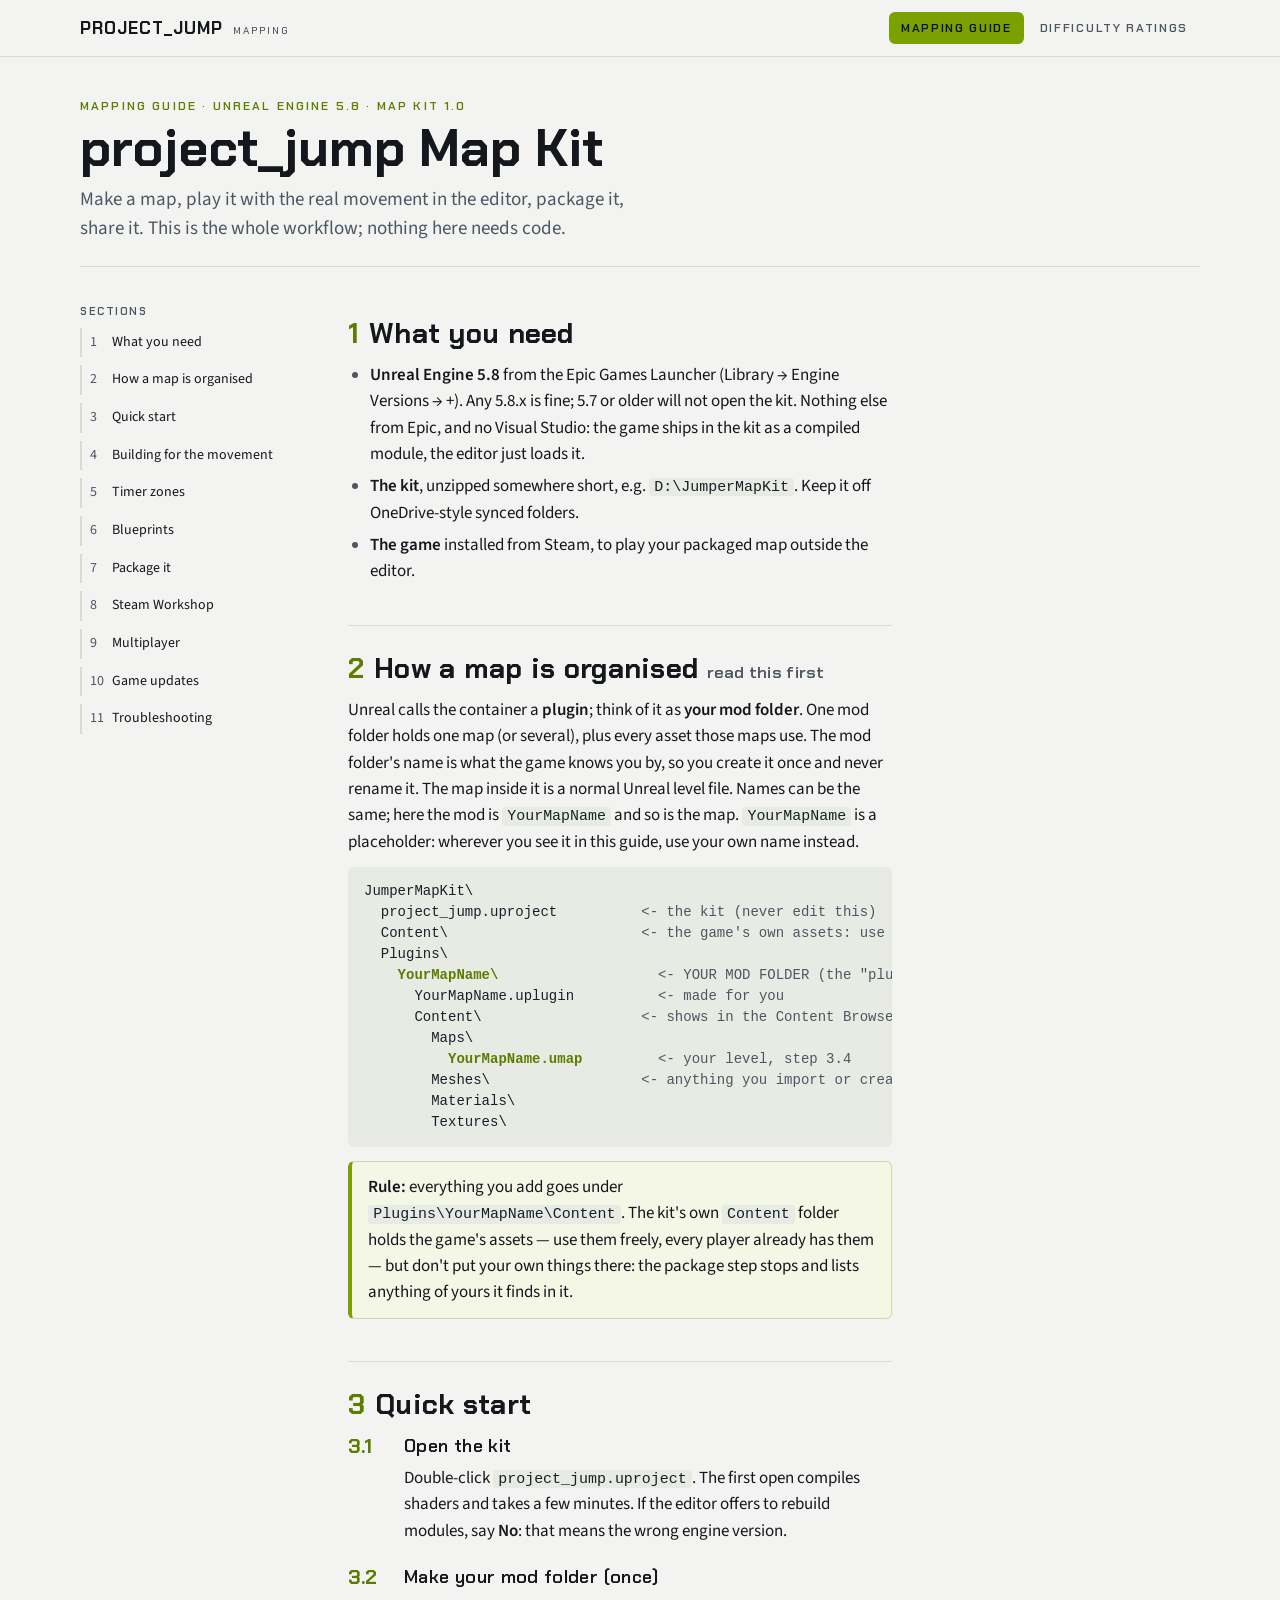
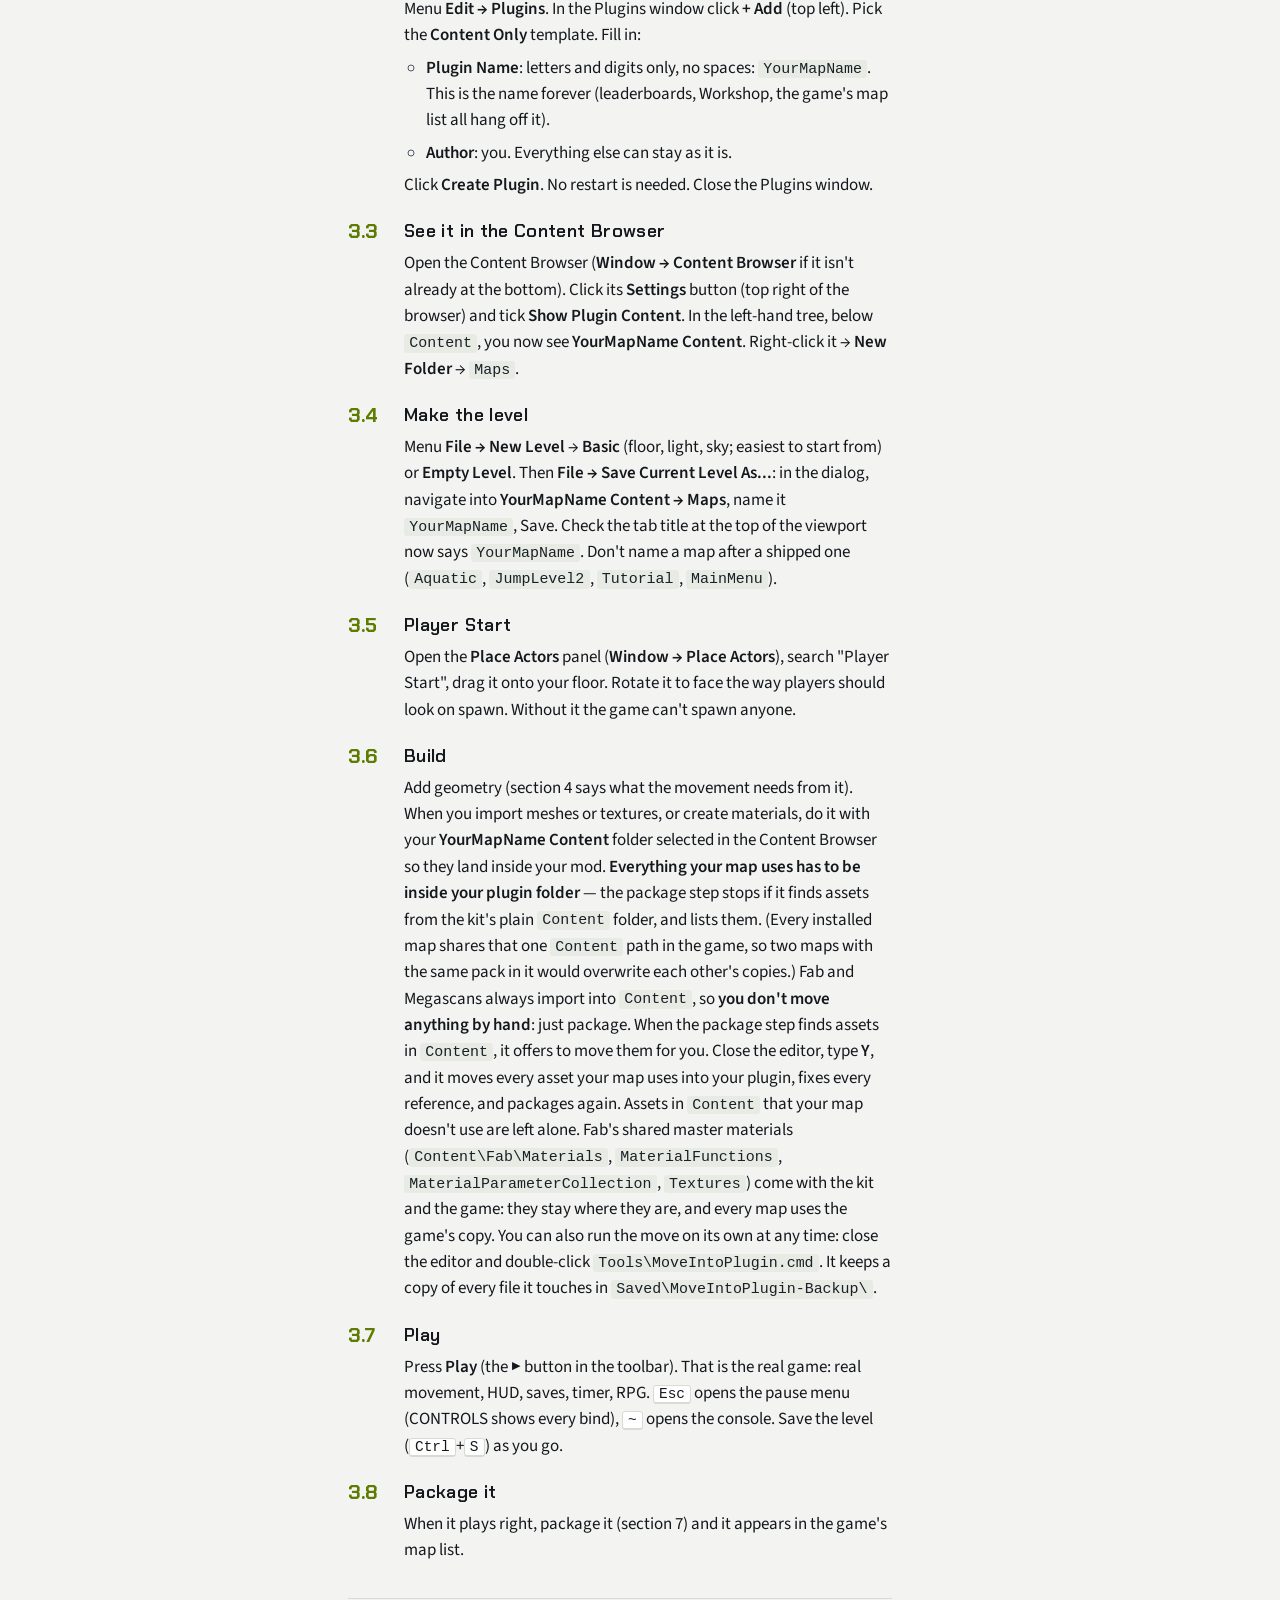
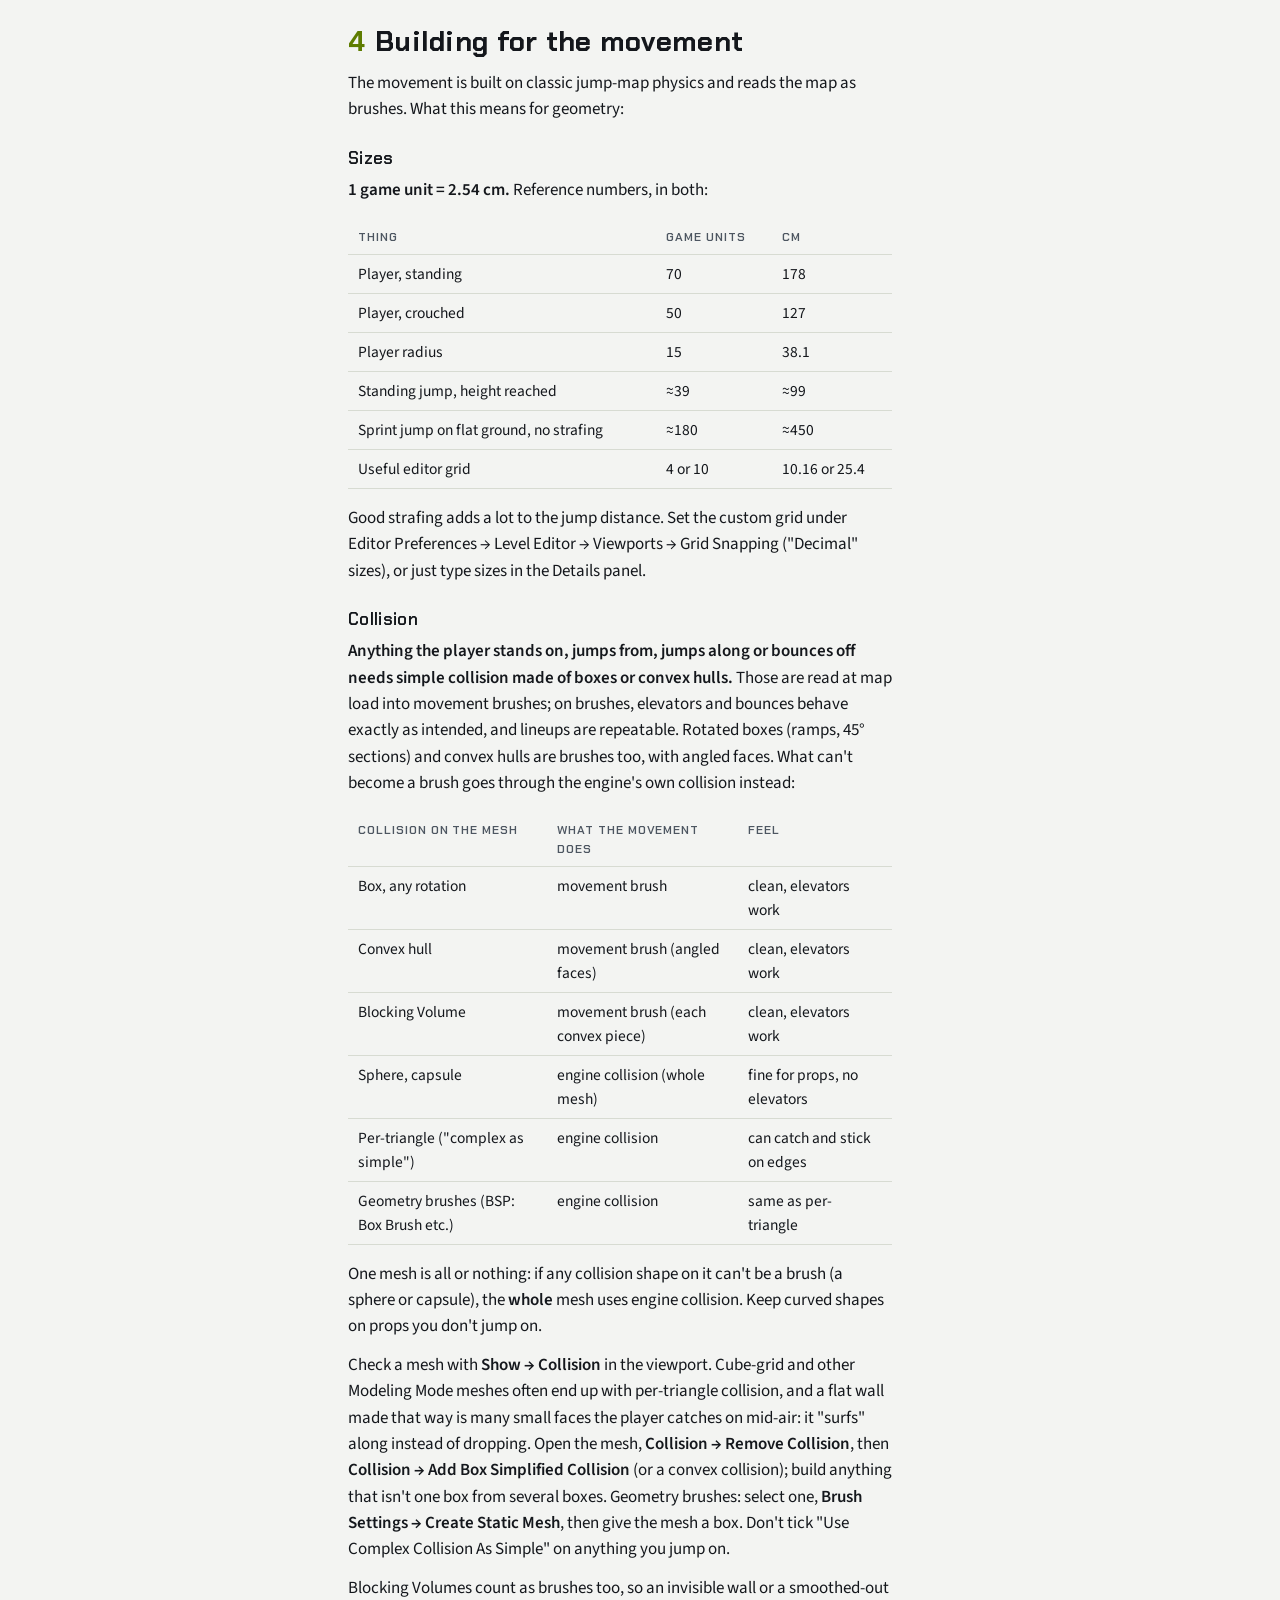
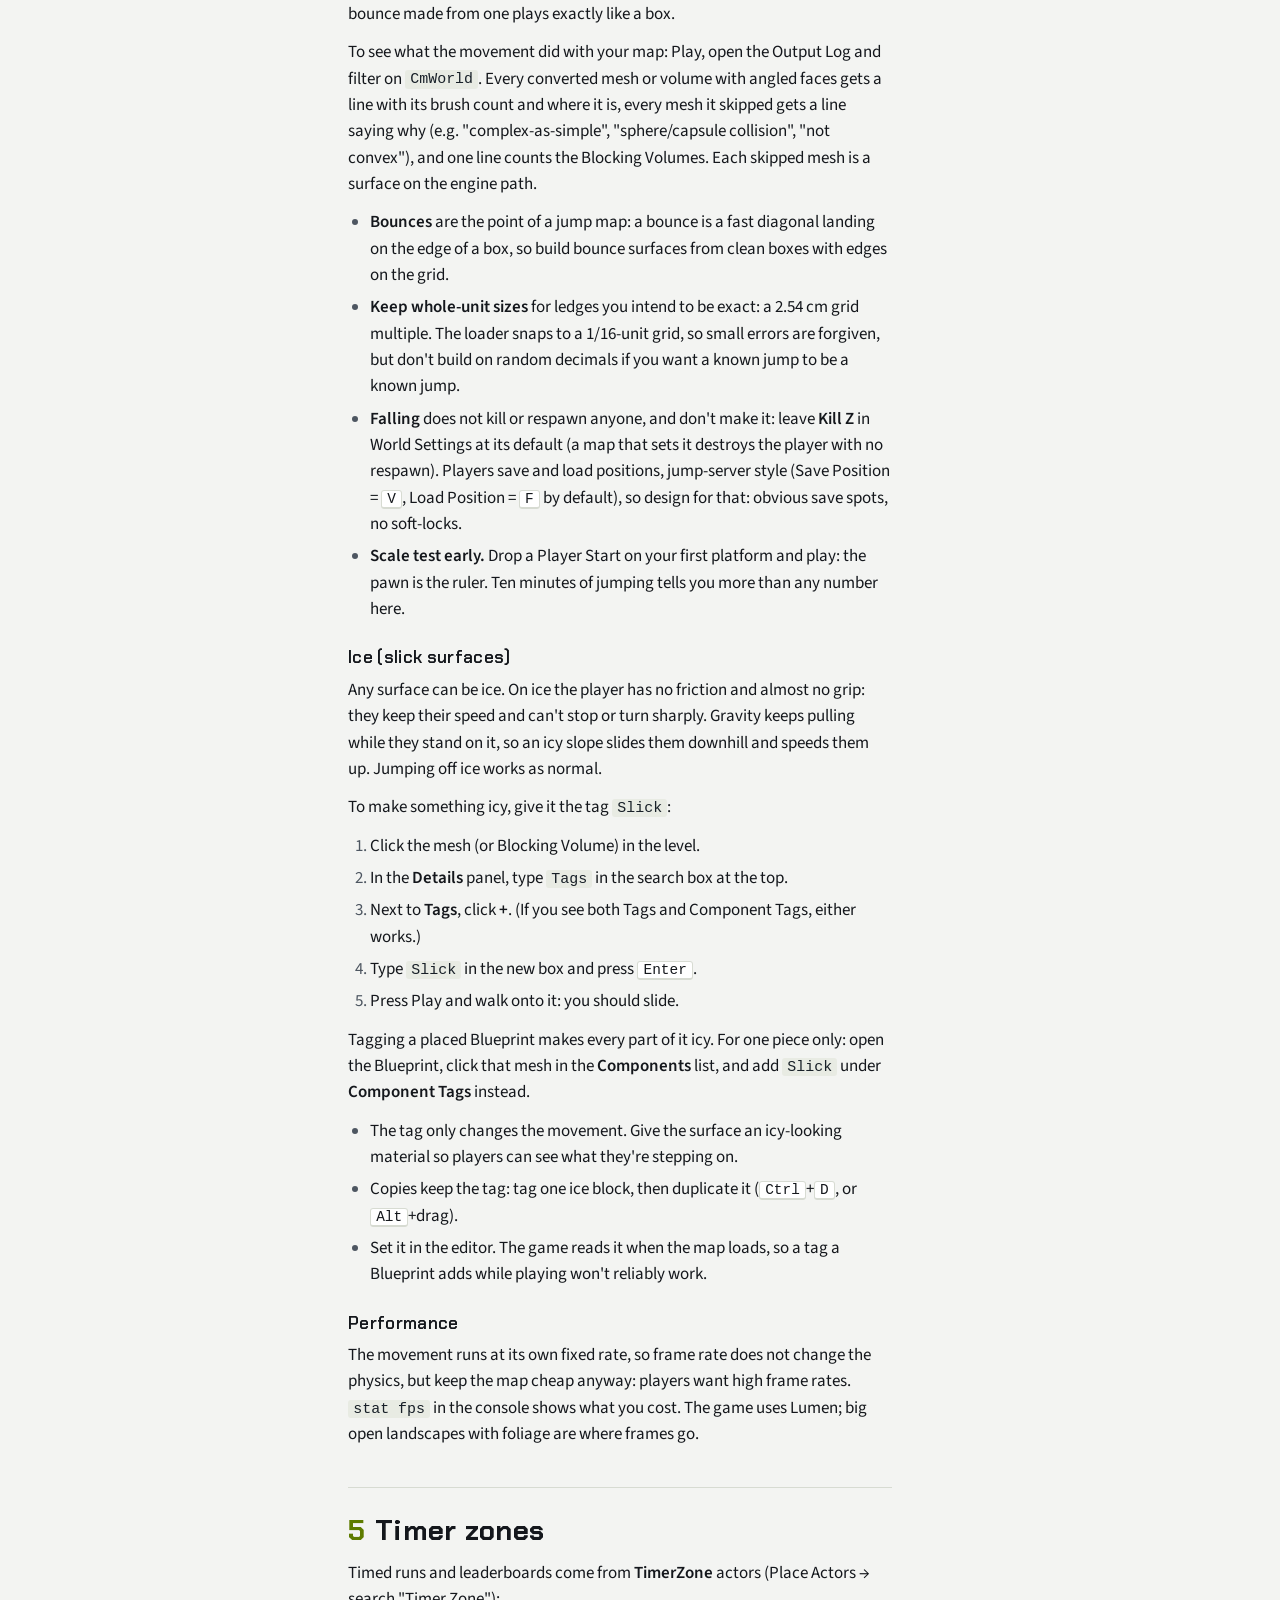
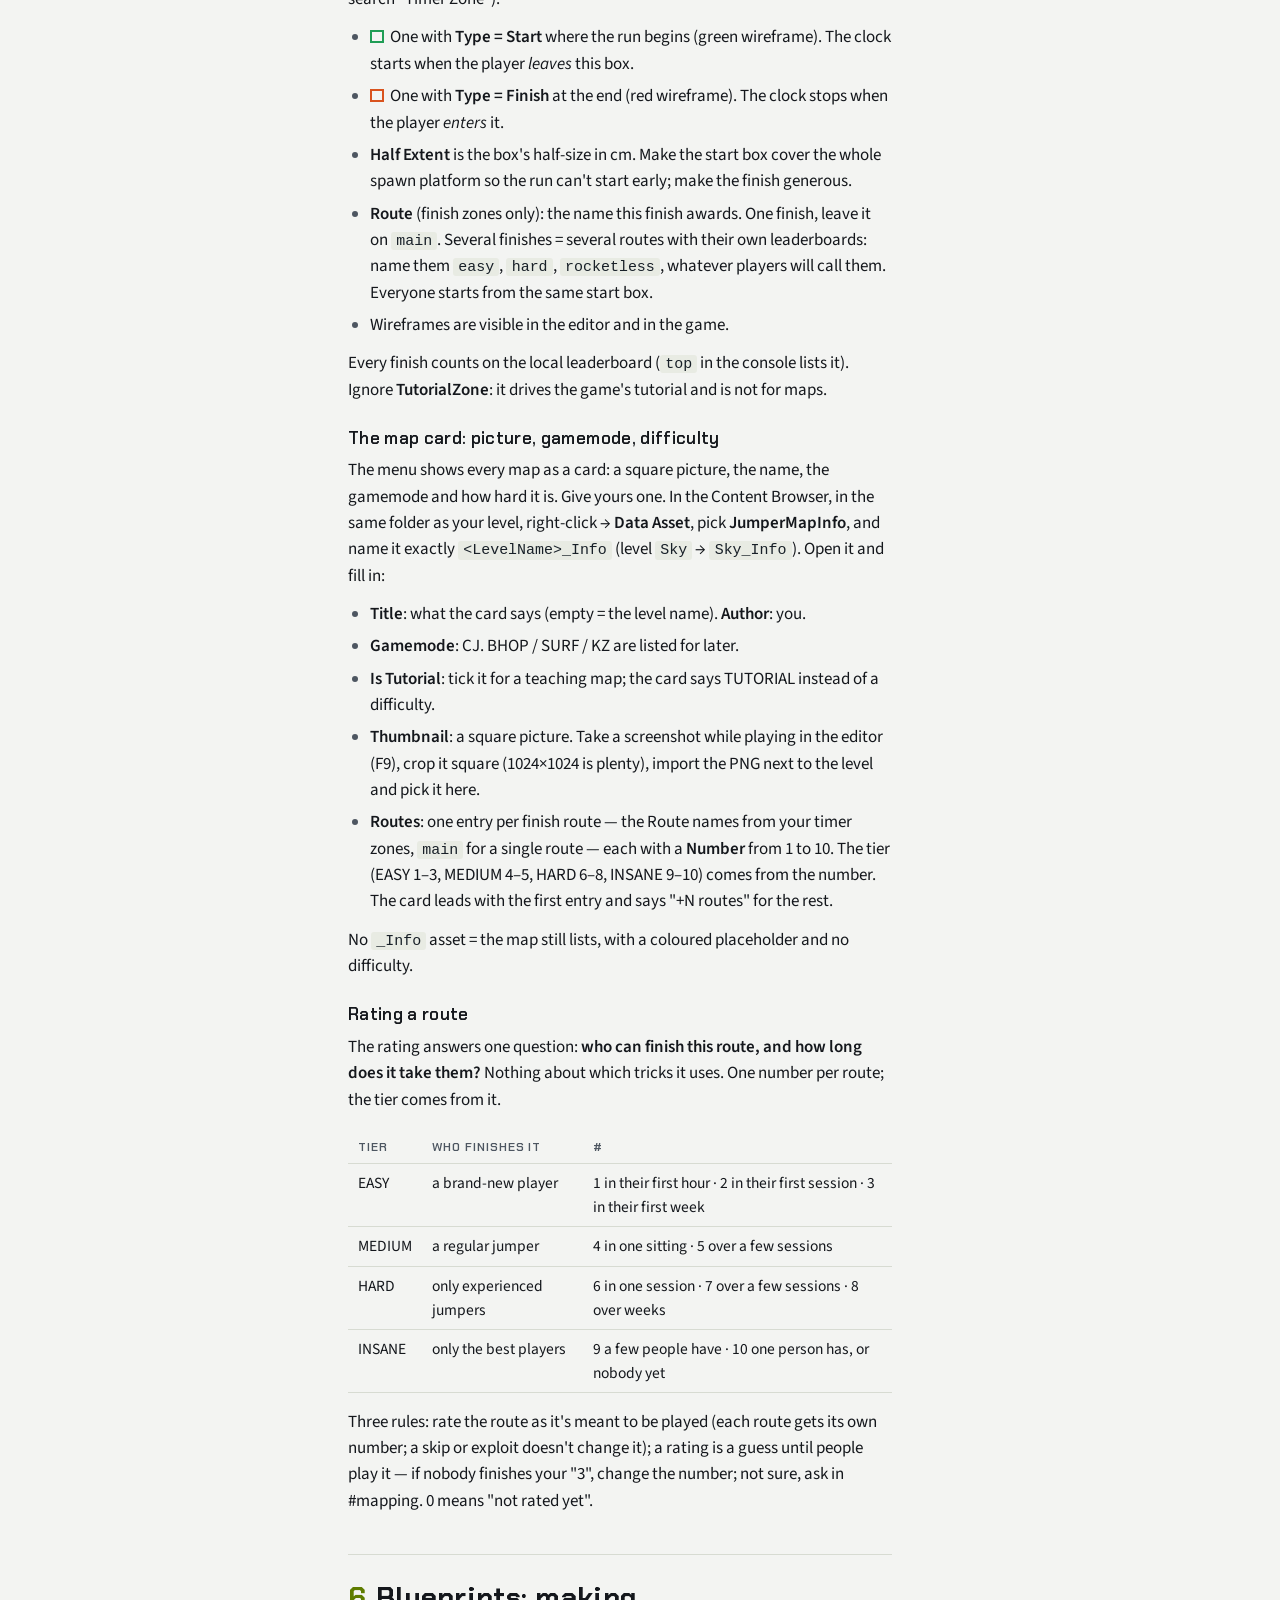
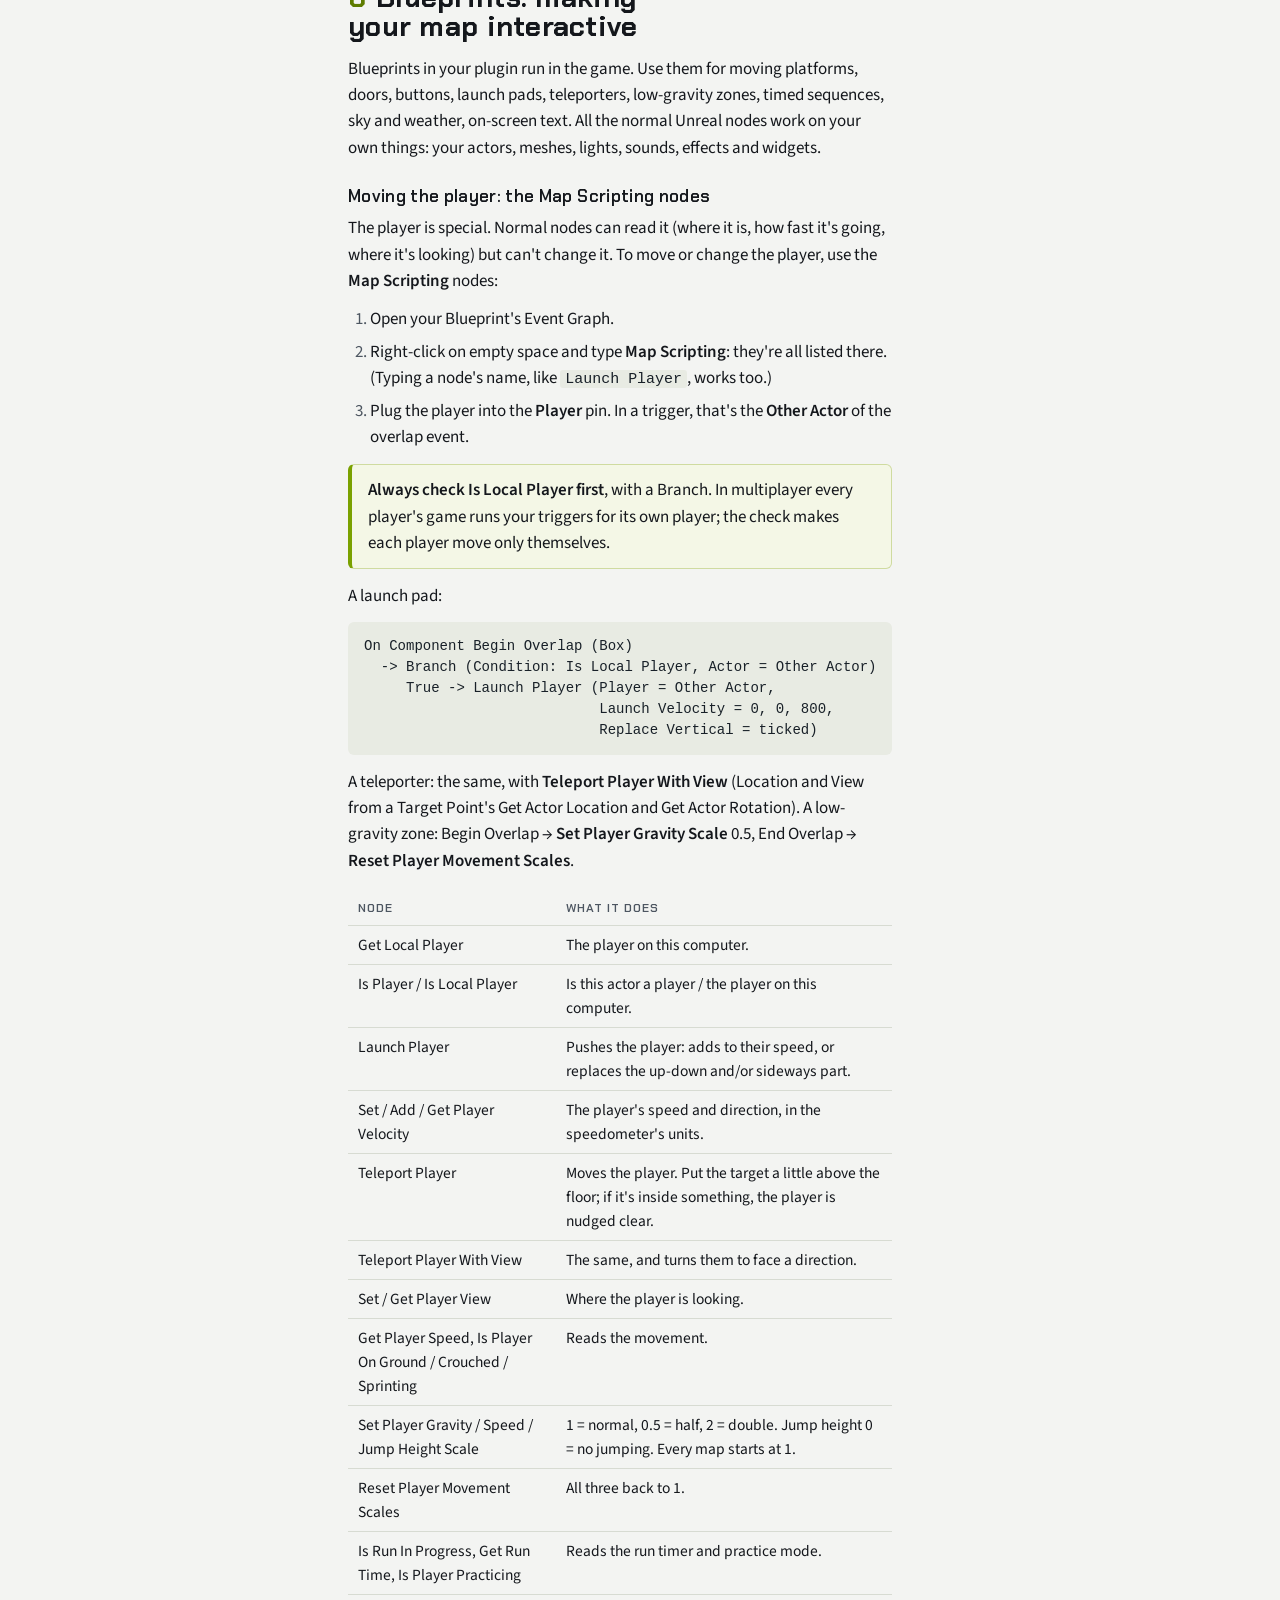
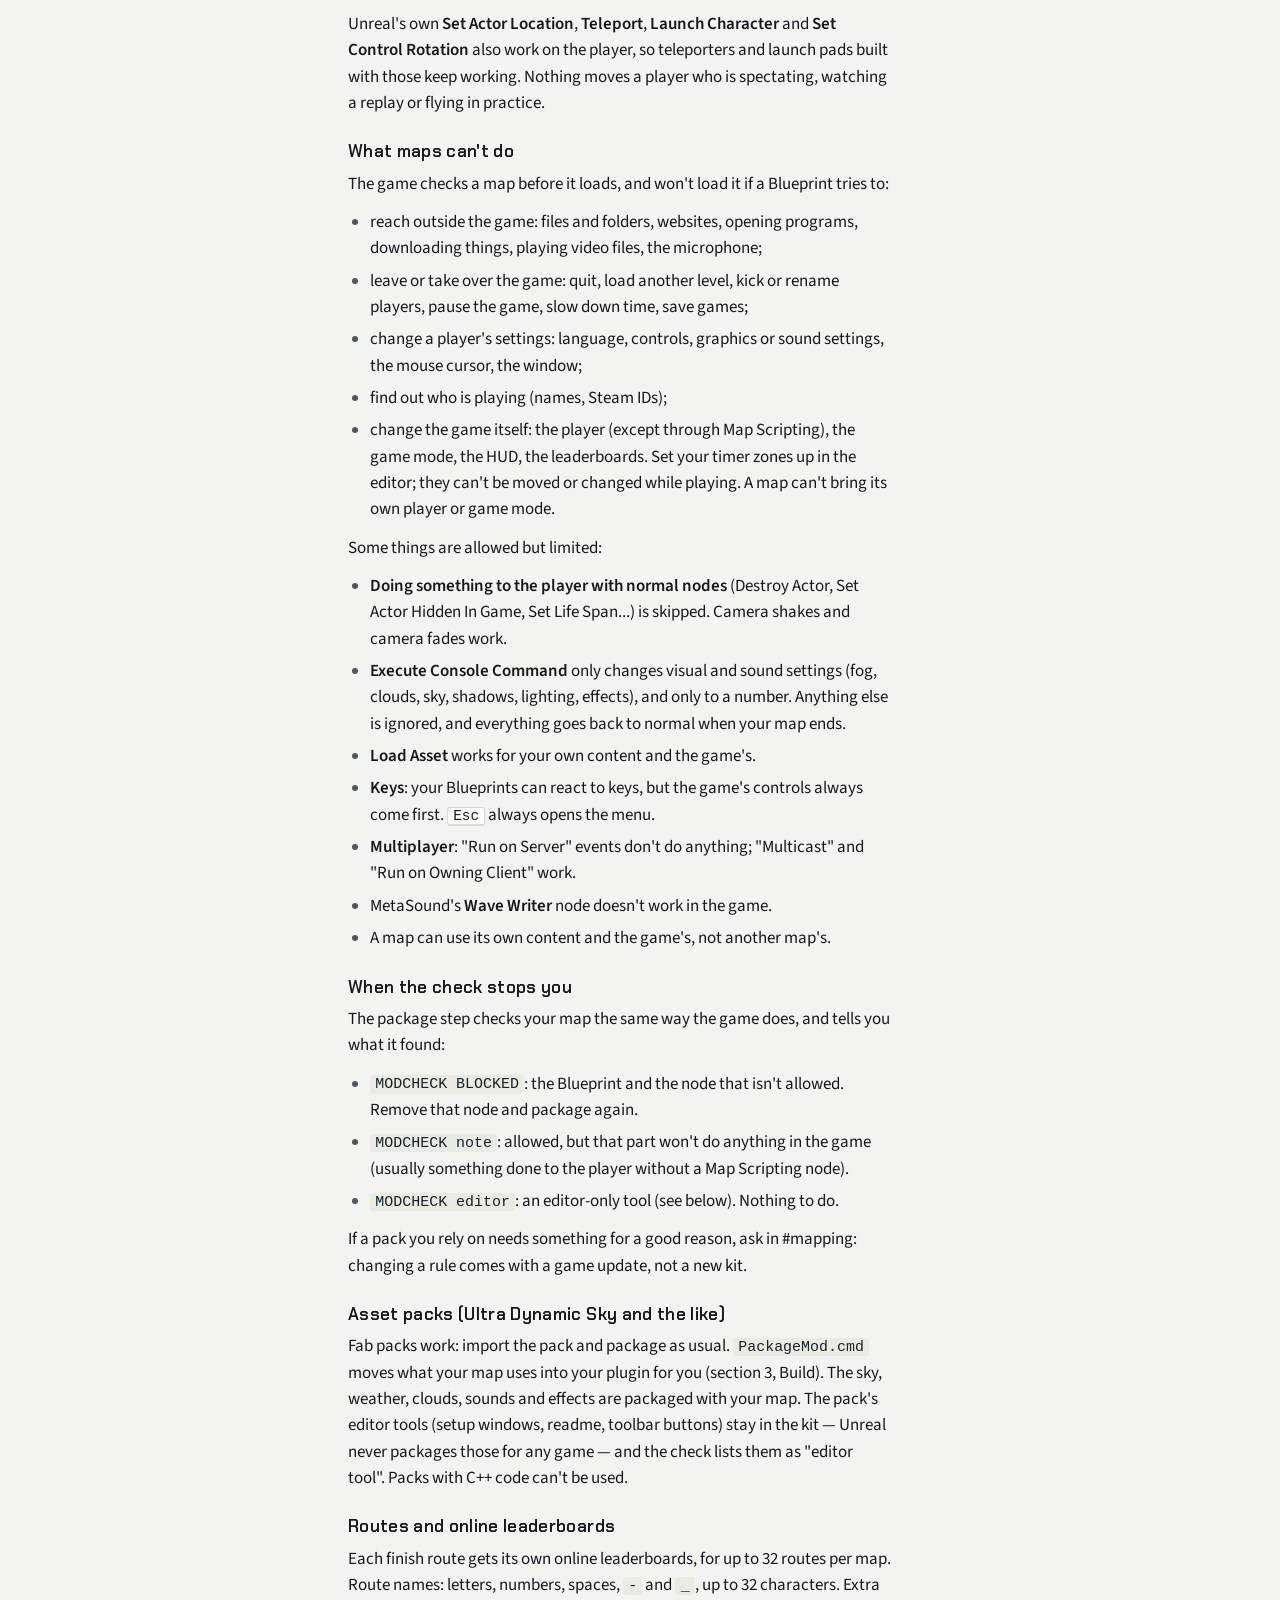
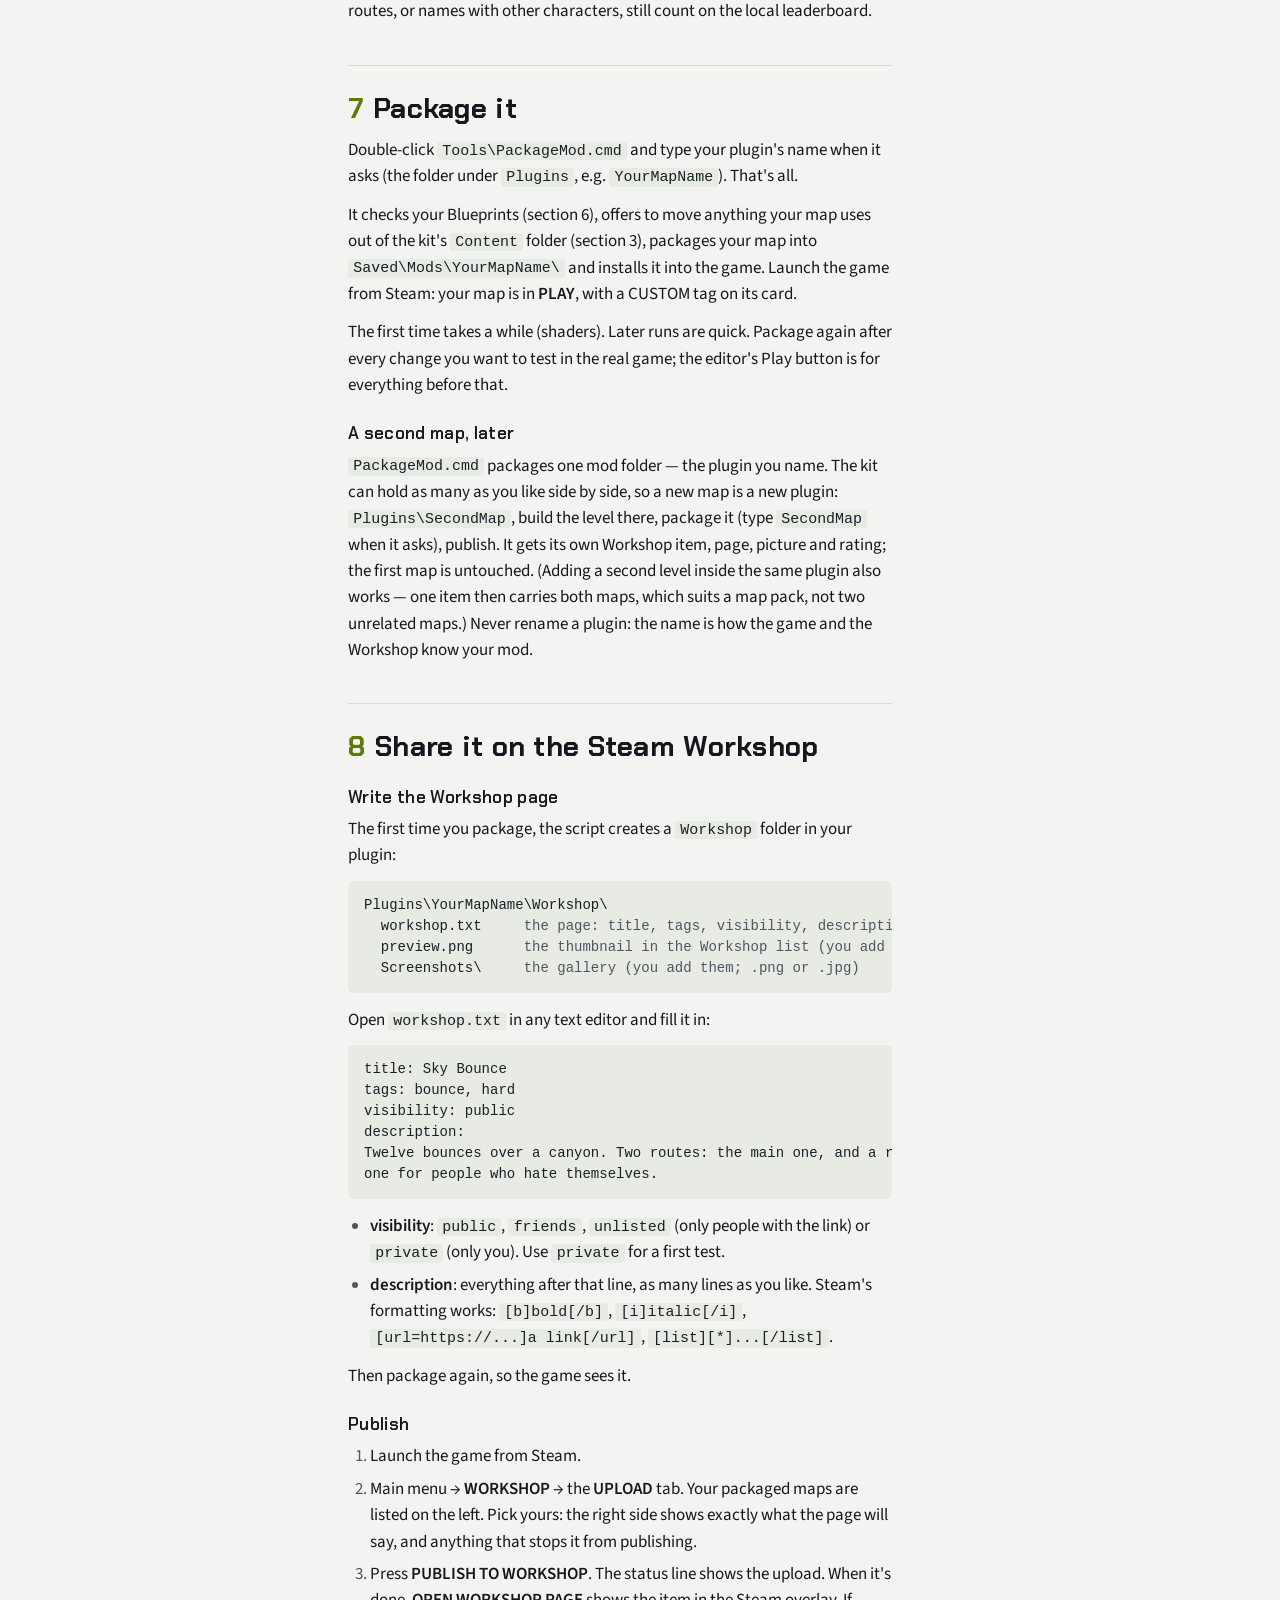
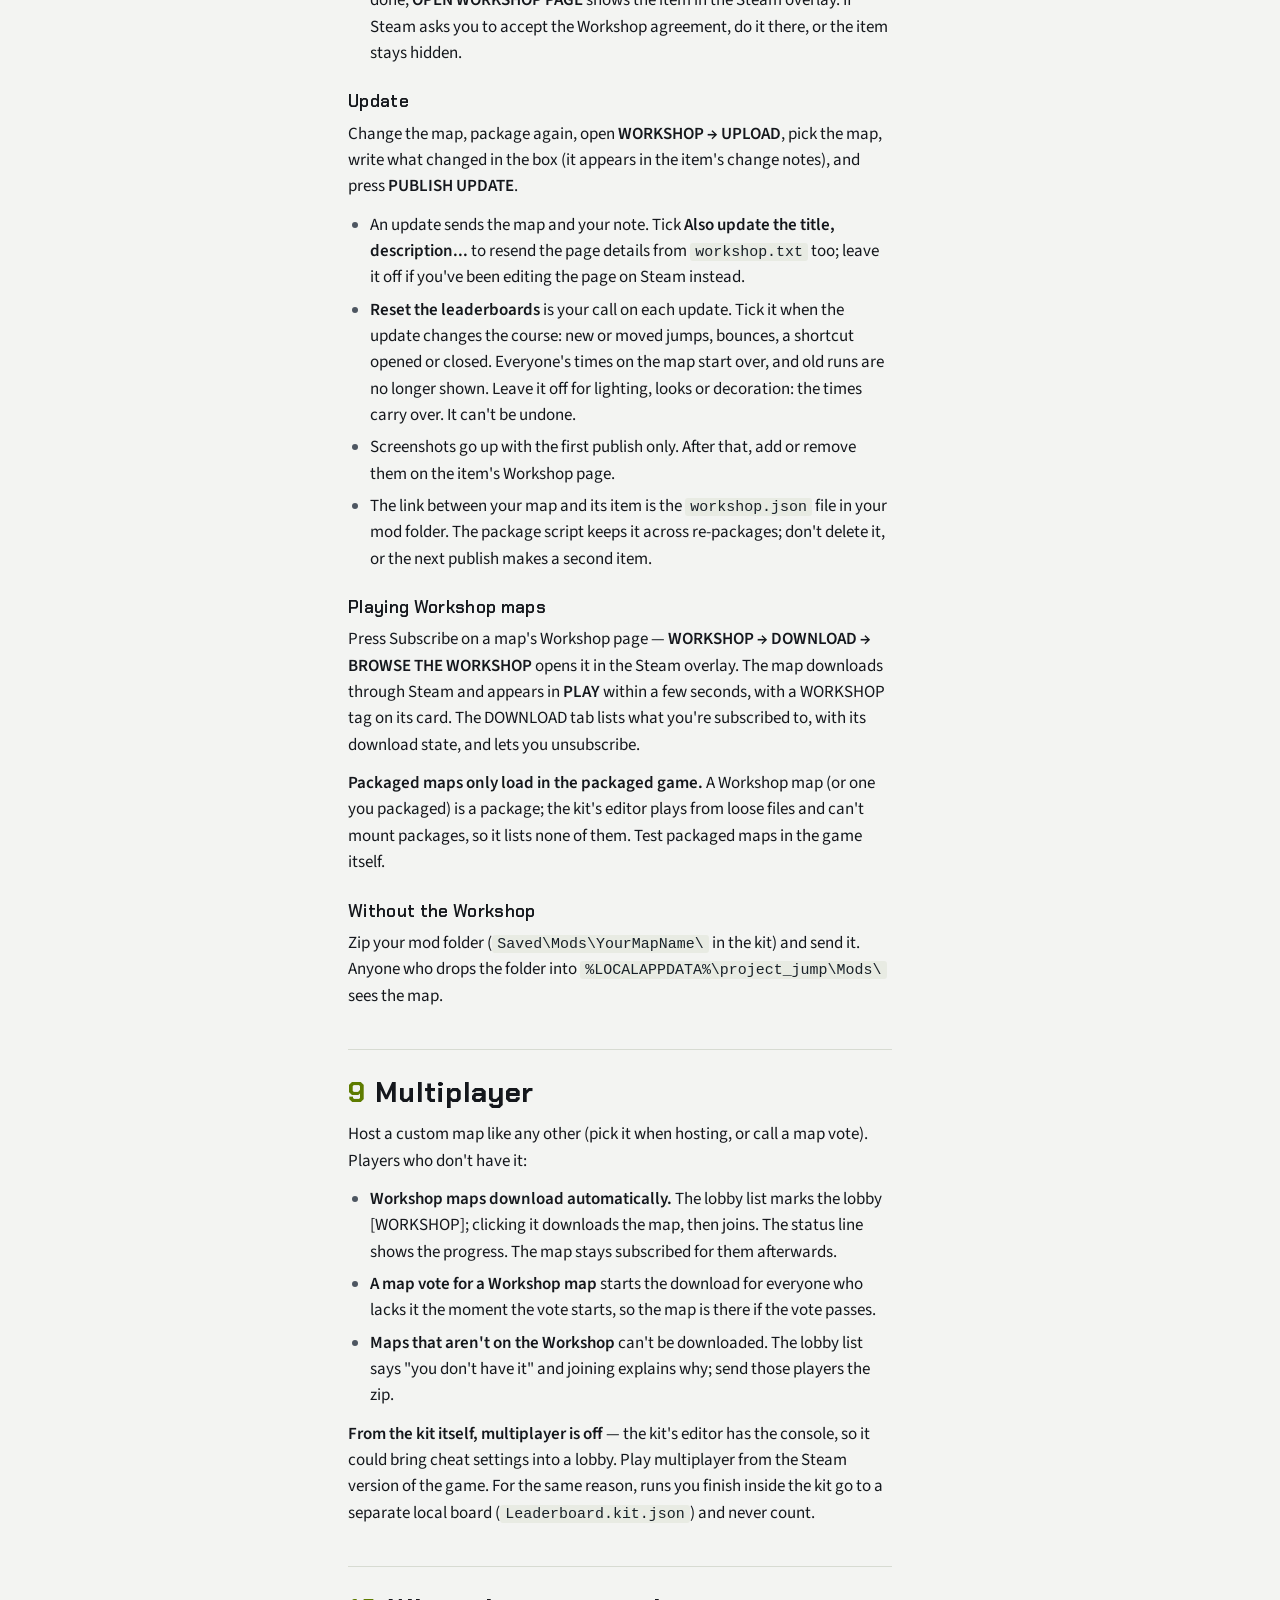
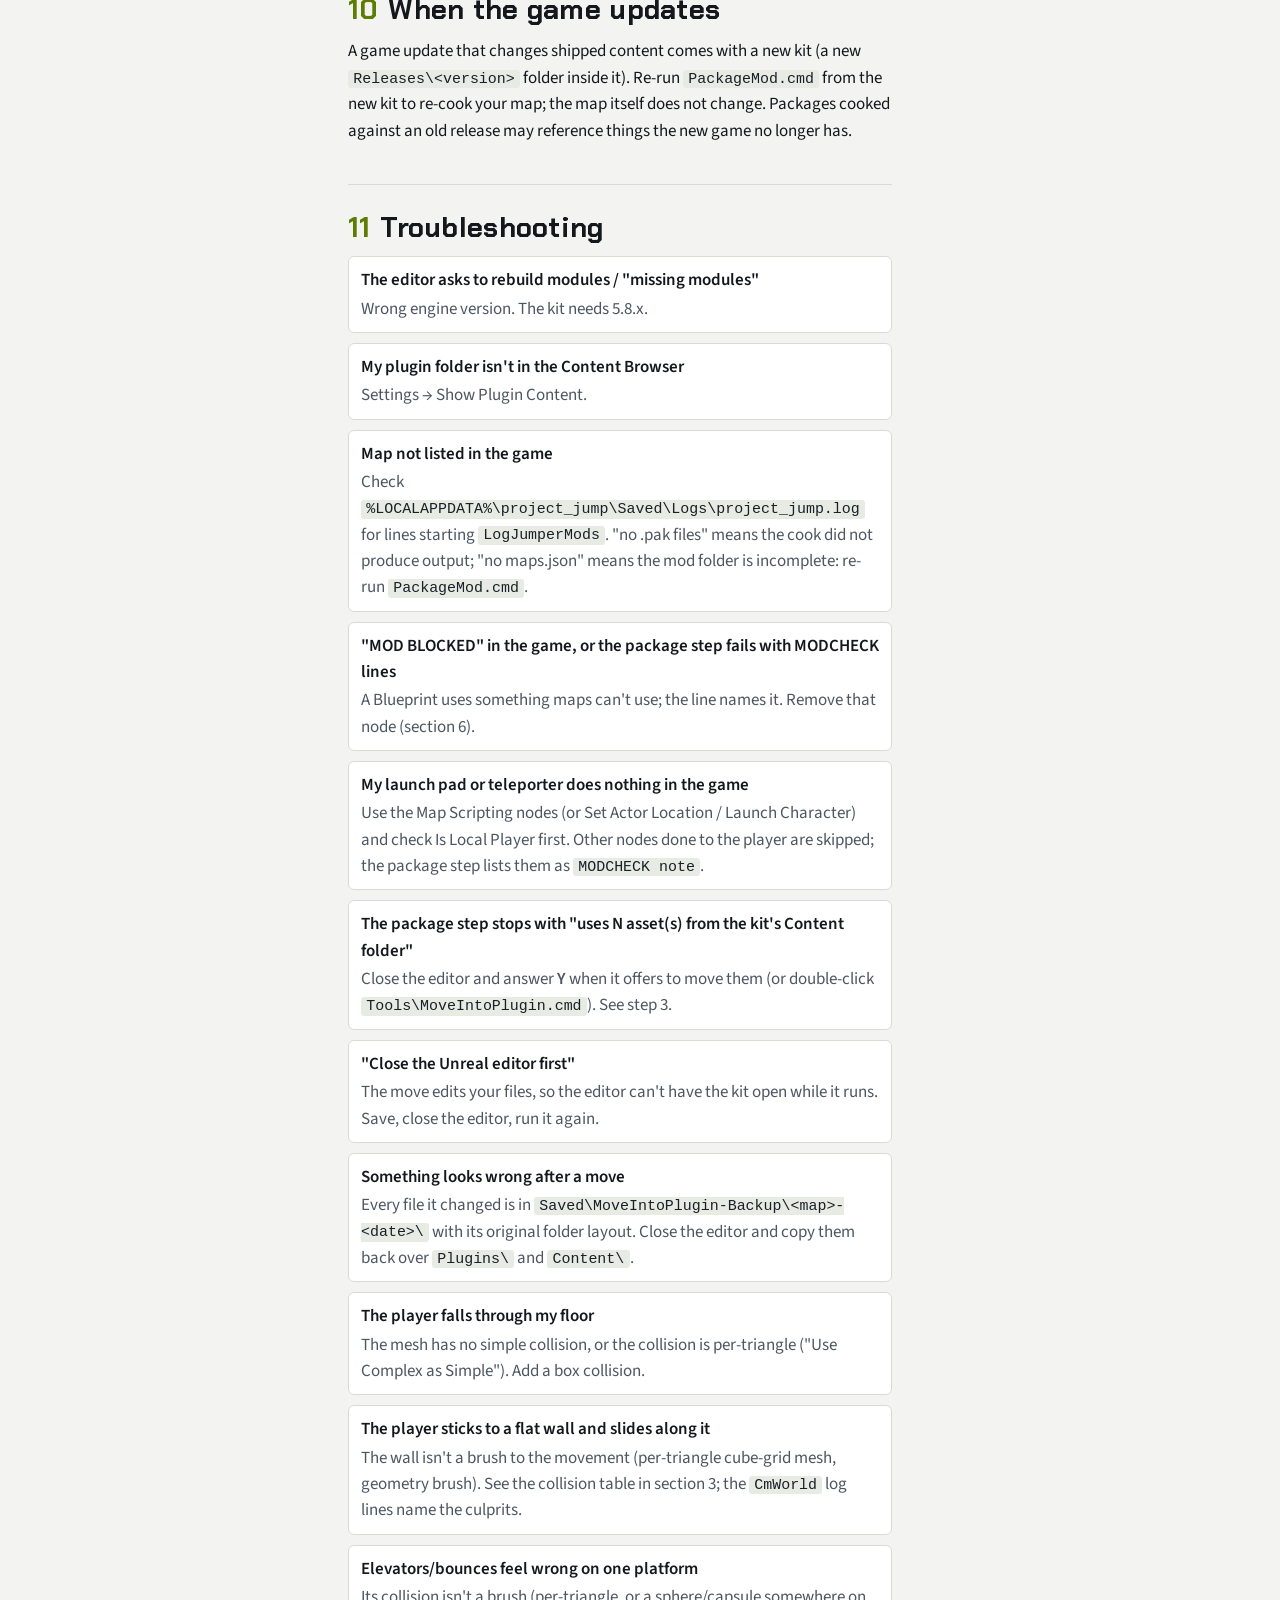
==== index.html @ f6bbd437 "Map guide: Map Scripting nodes, what maps can and can't do, ice how-to, package with the .cmd only C" ====
<!doctype html>
<html lang="en">
<head>
<meta charset="utf-8">
<meta name="viewport" content="width=device-width, initial-scale=1">
<title>project_jump Map Kit</title>
<meta name="description" content="Make a map for project_jump, play it with the real movement in the editor, package it, share it on the Steam Workshop.">
<link rel="preconnect" href="https://fonts.googleapis.com"><link rel="preconnect" href="https://fonts.gstatic.com" crossorigin><link rel="stylesheet" href="https://fonts.googleapis.com/css2?family=Chakra+Petch:wght@500;600;700&family=Source+Sans+3:ital,wght@0,400;0,600;1,400&display=swap">
<link rel="stylesheet" href="site.css">
</head>
<body class="">
<div class="site"><div class="in">
  <a class="mark" href="index.html">PROJECT_JUMP<small>MAPPING</small></a>
  <nav aria-label="Pages"><a href="index.html" aria-current="page">Mapping guide</a><a href="difficulty.html">Difficulty ratings</a></nav>
</div></div>

<header class="masthead">
  <div class="eyebrow">Mapping guide · Unreal Engine 5.8 · Map Kit 1.0</div>
  <h1>project_jump Map Kit</h1>
  <p class="lede">Make a map, play it with the real movement in the editor, package it, share it. This is the whole workflow; nothing here needs code.</p>
</header>

<div class="frame">
<nav class="toc" aria-label="Sections">
  <div class="label">Sections</div>
  <ol>
    <li><a href="#need"><span class="n">1</span>What you need</a></li>
    <li><a href="#layout"><span class="n">2</span>How a map is organised</a></li>
    <li><a href="#start"><span class="n">3</span>Quick start</a></li>
    <li><a href="#movement"><span class="n">4</span>Building for the movement</a></li>
    <li><a href="#timer"><span class="n">5</span>Timer zones</a></li>
    <li><a href="#bp"><span class="n">6</span>Blueprints</a></li>
    <li><a href="#package"><span class="n">7</span>Package it</a></li>
    <li><a href="#share"><span class="n">8</span>Steam Workshop</a></li>
    <li><a href="#mp"><span class="n">9</span>Multiplayer</a></li>
    <li><a href="#updates"><span class="n">10</span>Game updates</a></li>
    <li><a href="#trouble"><span class="n">11</span>Troubleshooting</a></li>
  </ol>
</nav>

<main>
<section id="need">
  <h2><span class="n">1</span>What you need</h2>
  <ul>
    <li><strong>Unreal Engine 5.8</strong> from the Epic Games Launcher (Library → Engine Versions → +). Any 5.8.x is fine; 5.7 or older will not open the kit. Nothing else from Epic, and no Visual Studio: the game ships in the kit as a compiled module, the editor just loads it.</li>
    <li><strong>The kit</strong>, unzipped somewhere short, e.g. <code>D:\JumperMapKit</code>. Keep it off OneDrive-style synced folders.</li>
    <li><strong>The game</strong> installed from Steam, to play your packaged map outside the editor.</li>
  </ul>
</section>

<section id="layout">
  <h2><span class="n">2</span>How a map is organised <span style="font-weight:600;color:var(--ink-2);font-size:.6em">read this first</span></h2>
  <p>Unreal calls the container a <strong>plugin</strong>; think of it as <strong>your mod folder</strong>. One mod folder holds one map (or several), plus every asset those maps use. The mod folder's name is what the game knows you by, so you create it once and never rename it. The map inside it is a normal Unreal level file. Names can be the same; here the mod is <code>YourMapName</code> and so is the map. <code>YourMapName</code> is a placeholder: wherever you see it in this guide, use your own name instead.</p>
<pre><code>JumperMapKit\
  project_jump.uproject          <span class="c">&lt;- the kit (never edit this)</span>
  Content\                       <span class="c">&lt;- the game's own assets: use them, don't change them</span>
  Plugins\
    <span class="you">YourMapName\</span>                   <span class="c">&lt;- YOUR MOD FOLDER (the "plugin"), made once in step 3.2</span>
      YourMapName.uplugin          <span class="c">&lt;- made for you</span>
      Content\                   <span class="c">&lt;- shows in the Content Browser as "YourMapName Content"</span>
        Maps\
          <span class="you">YourMapName.umap</span>         <span class="c">&lt;- your level, step 3.4</span>
        Meshes\                  <span class="c">&lt;- anything you import or create: your choice of folders</span>
        Materials\
        Textures\</code></pre>
  <div class="rule"><p><strong>Rule:</strong> everything you add goes under <code>Plugins\YourMapName\Content</code>. The kit's own <code>Content</code> folder holds the game's assets — use them freely, every player already has them — but don't put your own things there: the package step stops and lists anything of yours it finds in it.</p></div>
</section>

<section id="start">
  <h2><span class="n">3</span>Quick start</h2>
  <ol class="steps">
    <li><div><h3>Open the kit</h3><p>Double-click <code>project_jump.uproject</code>. The first open compiles shaders and takes a few minutes. If the editor offers to rebuild modules, say <strong>No</strong>: that means the wrong engine version.</p></div></li>
    <li><div><h3>Make your mod folder (once)</h3><p>Menu <strong>Edit → Plugins</strong>. In the Plugins window click <strong>+ Add</strong> (top left). Pick the <strong>Content Only</strong> template. Fill in:</p>
      <ul><li><strong>Plugin Name</strong>: letters and digits only, no spaces: <code>YourMapName</code>. This is the name forever (leaderboards, Workshop, the game's map list all hang off it).</li><li><strong>Author</strong>: you. Everything else can stay as it is.</li></ul>
      <p>Click <strong>Create Plugin</strong>. No restart is needed. Close the Plugins window.</p></div></li>
    <li><div><h3>See it in the Content Browser</h3><p>Open the Content Browser (<strong>Window → Content Browser</strong> if it isn't already at the bottom). Click its <strong>Settings</strong> button (top right of the browser) and tick <strong>Show Plugin Content</strong>. In the left-hand tree, below <code>Content</code>, you now see <strong>YourMapName Content</strong>. Right-click it → <strong>New Folder</strong> → <code>Maps</code>.</p></div></li>
    <li><div><h3>Make the level</h3><p>Menu <strong>File → New Level</strong> → <strong>Basic</strong> (floor, light, sky; easiest to start from) or <strong>Empty Level</strong>. Then <strong>File → Save Current Level As...</strong>: in the dialog, navigate into <strong>YourMapName Content → Maps</strong>, name it <code>YourMapName</code>, Save. Check the tab title at the top of the viewport now says <code>YourMapName</code>. Don't name a map after a shipped one (<code>Aquatic</code>, <code>JumpLevel2</code>, <code>Tutorial</code>, <code>MainMenu</code>).</p></div></li>
    <li><div><h3>Player Start</h3><p>Open the <strong>Place Actors</strong> panel (<strong>Window → Place Actors</strong>), search "Player Start", drag it onto your floor. Rotate it to face the way players should look on spawn. Without it the game can't spawn anyone.</p></div></li>
    <li><div><h3>Build</h3><p>Add geometry (section 4 says what the movement needs from it). When you import meshes or textures, or create materials, do it with your <strong>YourMapName Content</strong> folder selected in the Content Browser so they land inside your mod. <strong>Everything your map uses has to be inside your plugin folder</strong> — the package step stops if it finds assets from the kit's plain <code>Content</code> folder, and lists them. (Every installed map shares that one <code>Content</code> path in the game, so two maps with the same pack in it would overwrite each other's copies.) Fab and Megascans always import into <code>Content</code>, so <strong>you don't move anything by hand</strong>: just package. When the package step finds assets in <code>Content</code>, it offers to move them for you. Close the editor, type <strong>Y</strong>, and it moves every asset your map uses into your plugin, fixes every reference, and packages again. Assets in <code>Content</code> that your map doesn't use are left alone. Fab's shared master materials (<code>Content\Fab\Materials</code>, <code>MaterialFunctions</code>, <code>MaterialParameterCollection</code>, <code>Textures</code>) come with the kit and the game: they stay where they are, and every map uses the game's copy. You can also run the move on its own at any time: close the editor and double-click <code>Tools\MoveIntoPlugin.cmd</code>. It keeps a copy of every file it touches in <code>Saved\MoveIntoPlugin-Backup\</code>.</p></div></li>
    <li><div><h3>Play</h3><p>Press <strong>Play</strong> (the ▶ button in the toolbar). That is the real game: real movement, HUD, saves, timer, RPG. <kbd>Esc</kbd> opens the pause menu (CONTROLS shows every bind), <kbd>~</kbd> opens the console. Save the level (<kbd>Ctrl</kbd>+<kbd>S</kbd>) as you go.</p></div></li>
    <li><div><h3>Package it</h3><p>When it plays right, package it (section 7) and it appears in the game's map list.</p></div></li>
  </ol>
</section>

<section id="movement">
  <h2><span class="n">4</span>Building for the movement</h2>
  <p>The movement is built on classic jump-map physics and reads the map as brushes. What this means for geometry:</p>
  <h3>Sizes</h3>
  <p><strong>1 game unit = 2.54 cm.</strong> Reference numbers, in both:</p>
  <div class="tablewrap"><table>
    <thead><tr><th>Thing</th><th>Game units</th><th>cm</th></tr></thead>
    <tbody>
      <tr><td>Player, standing</td><td class="num">70</td><td class="num">178</td></tr>
      <tr><td>Player, crouched</td><td class="num">50</td><td class="num">127</td></tr>
      <tr><td>Player radius</td><td class="num">15</td><td class="num">38.1</td></tr>
      <tr><td>Standing jump, height reached</td><td class="num">≈39</td><td class="num">≈99</td></tr>
      <tr><td>Sprint jump on flat ground, no strafing</td><td class="num">≈180</td><td class="num">≈450</td></tr>
      <tr><td>Useful editor grid</td><td class="num">4 or 10</td><td class="num">10.16 or 25.4</td></tr>
    </tbody>
  </table></div>
  <p>Good strafing adds a lot to the jump distance. Set the custom grid under Editor Preferences → Level Editor → Viewports → Grid Snapping ("Decimal" sizes), or just type sizes in the Details panel.</p>
  <h3>Collision</h3>
  <p><strong>Anything the player stands on, jumps from, jumps along or bounces off needs simple collision made of boxes or convex hulls.</strong> Those are read at map load into movement brushes; on brushes, elevators and bounces behave exactly as intended, and lineups are repeatable. Rotated boxes (ramps, 45° sections) and convex hulls are brushes too, with angled faces. What can't become a brush goes through the engine's own collision instead:</p>
  <div class="tablewrap"><table>
    <thead><tr><th>Collision on the mesh</th><th>What the movement does</th><th>Feel</th></tr></thead>
    <tbody>
      <tr><td>Box, any rotation</td><td>movement brush</td><td>clean, elevators work</td></tr>
      <tr><td>Convex hull</td><td>movement brush (angled faces)</td><td>clean, elevators work</td></tr>
      <tr><td>Blocking Volume</td><td>movement brush (each convex piece)</td><td>clean, elevators work</td></tr>
      <tr><td>Sphere, capsule</td><td>engine collision (whole mesh)</td><td>fine for props, no elevators</td></tr>
      <tr><td>Per-triangle ("complex as simple")</td><td>engine collision</td><td>can catch and stick on edges</td></tr>
      <tr><td>Geometry brushes (BSP: Box Brush etc.)</td><td>engine collision</td><td>same as per-triangle</td></tr>
    </tbody>
  </table></div>
  <p>One mesh is all or nothing: if any collision shape on it can't be a brush (a sphere or capsule), the <strong>whole</strong> mesh uses engine collision. Keep curved shapes on props you don't jump on.</p>
  <p>Check a mesh with <strong>Show → Collision</strong> in the viewport. Cube-grid and other Modeling Mode meshes often end up with per-triangle collision, and a flat wall made that way is many small faces the player catches on mid-air: it "surfs" along instead of dropping. Open the mesh, <strong>Collision → Remove Collision</strong>, then <strong>Collision → Add Box Simplified Collision</strong> (or a convex collision); build anything that isn't one box from several boxes. Geometry brushes: select one, <strong>Brush Settings → Create Static Mesh</strong>, then give the mesh a box. Don't tick "Use Complex Collision As Simple" on anything you jump on.</p>
  <p>Blocking Volumes count as brushes too, so an invisible wall or a smoothed-out bounce made from one plays exactly like a box.</p>
  <p>To see what the movement did with your map: Play, open the Output Log and filter on <code>CmWorld</code>. Every converted mesh or volume with angled faces gets a line with its brush count and where it is, every mesh it skipped gets a line saying why (e.g. "complex-as-simple", "sphere/capsule collision", "not convex"), and one line counts the Blocking Volumes. Each skipped mesh is a surface on the engine path.</p>
  <ul>
    <li><strong>Bounces</strong> are the point of a jump map: a bounce is a fast diagonal landing on the edge of a box, so build bounce surfaces from clean boxes with edges on the grid.</li>
    <li><strong>Keep whole-unit sizes</strong> for ledges you intend to be exact: a 2.54 cm grid multiple. The loader snaps to a 1/16-unit grid, so small errors are forgiven, but don't build on random decimals if you want a known jump to be a known jump.</li>
    <li><strong>Falling</strong> does not kill or respawn anyone, and don't make it: leave <strong>Kill Z</strong> in World Settings at its default (a map that sets it destroys the player with no respawn). Players save and load positions, jump-server style (Save Position = <kbd>V</kbd>, Load Position = <kbd>F</kbd> by default), so design for that: obvious save spots, no soft-locks.</li>
    <li><strong>Scale test early.</strong> Drop a Player Start on your first platform and play: the pawn is the ruler. Ten minutes of jumping tells you more than any number here.</li>
  </ul>
  <h3>Ice (slick surfaces)</h3>
  <p>Any surface can be ice. On ice the player has no friction and almost no grip: they keep their speed and can't stop or turn sharply. Gravity keeps pulling while they stand on it, so an icy slope slides them downhill and speeds them up. Jumping off ice works as normal.</p>
  <p>To make something icy, give it the tag <code>Slick</code>:</p>
  <ol>
    <li>Click the mesh (or Blocking Volume) in the level.</li>
    <li>In the <strong>Details</strong> panel, type <code>Tags</code> in the search box at the top.</li>
    <li>Next to <strong>Tags</strong>, click <strong>+</strong>. (If you see both Tags and Component Tags, either works.)</li>
    <li>Type <code>Slick</code> in the new box and press <kbd>Enter</kbd>.</li>
    <li>Press Play and walk onto it: you should slide.</li>
  </ol>
  <p>Tagging a placed Blueprint makes every part of it icy. For one piece only: open the Blueprint, click that mesh in the <strong>Components</strong> list, and add <code>Slick</code> under <strong>Component Tags</strong> instead.</p>
  <ul>
    <li>The tag only changes the movement. Give the surface an icy-looking material so players can see what they're stepping on.</li>
    <li>Copies keep the tag: tag one ice block, then duplicate it (<kbd>Ctrl</kbd>+<kbd>D</kbd>, or <kbd>Alt</kbd>+drag).</li>
    <li>Set it in the editor. The game reads it when the map loads, so a tag a Blueprint adds while playing won't reliably work.</li>
  </ul>
  <h3>Performance</h3>
  <p>The movement runs at its own fixed rate, so frame rate does not change the physics, but keep the map cheap anyway: players want high frame rates. <code>stat fps</code> in the console shows what you cost. The game uses Lumen; big open landscapes with foliage are where frames go.</p>
</section>

<section id="timer">
  <h2><span class="n">5</span>Timer zones</h2>
  <p>Timed runs and leaderboards come from <strong>TimerZone</strong> actors (Place Actors → search "Timer Zone"):</p>
  <ul>
    <li><span class="zone start"></span>One with <strong>Type = Start</strong> where the run begins (green wireframe). The clock starts when the player <em>leaves</em> this box.</li>
    <li><span class="zone finish"></span>One with <strong>Type = Finish</strong> at the end (red wireframe). The clock stops when the player <em>enters</em> it.</li>
    <li><strong>Half Extent</strong> is the box's half-size in cm. Make the start box cover the whole spawn platform so the run can't start early; make the finish generous.</li>
    <li><strong>Route</strong> (finish zones only): the name this finish awards. One finish, leave it on <code>main</code>. Several finishes = several routes with their own leaderboards: name them <code>easy</code>, <code>hard</code>, <code>rocketless</code>, whatever players will call them. Everyone starts from the same start box.</li>
    <li>Wireframes are visible in the editor and in the game.</li>
  </ul>
  <p>Every finish counts on the local leaderboard (<code>top</code> in the console lists it). Ignore <strong>TutorialZone</strong>: it drives the game's tutorial and is not for maps.</p>
  <h3>The map card: picture, gamemode, difficulty</h3>
  <p>The menu shows every map as a card: a square picture, the name, the gamemode and how hard it is. Give yours one. In the Content Browser, in the same folder as your level, right-click → <strong>Data Asset</strong>, pick <strong>JumperMapInfo</strong>, and name it exactly <code>&lt;LevelName&gt;_Info</code> (level <code>Sky</code> → <code>Sky_Info</code>). Open it and fill in:</p>
  <ul>
    <li><strong>Title</strong>: what the card says (empty = the level name). <strong>Author</strong>: you.</li>
    <li><strong>Gamemode</strong>: CJ. BHOP / SURF / KZ are listed for later.</li>
    <li><strong>Is Tutorial</strong>: tick it for a teaching map; the card says TUTORIAL instead of a difficulty.</li>
    <li><strong>Thumbnail</strong>: a square picture. Take a screenshot while playing in the editor (F9), crop it square (1024×1024 is plenty), import the PNG next to the level and pick it here.</li>
    <li><strong>Routes</strong>: one entry per finish route — the Route names from your timer zones, <code>main</code> for a single route — each with a <strong>Number</strong> from 1 to 10. The tier (EASY 1–3, MEDIUM 4–5, HARD 6–8, INSANE 9–10) comes from the number. The card leads with the first entry and says "+N routes" for the rest.</li>
  </ul>
  <p>No <code>_Info</code> asset = the map still lists, with a coloured placeholder and no difficulty.</p>
  <h3>Rating a route</h3>
  <p>The rating answers one question: <strong>who can finish this route, and how long does it take them?</strong> Nothing about which tricks it uses. One number per route; the tier comes from it.</p>
  <div class="tablewrap"><table>
    <tr><th>Tier</th><th>Who finishes it</th><th>#</th></tr>
    <tr><td>EASY</td><td>a brand-new player</td><td>1 in their first hour · 2 in their first session · 3 in their first week</td></tr>
    <tr><td>MEDIUM</td><td>a regular jumper</td><td>4 in one sitting · 5 over a few sessions</td></tr>
    <tr><td>HARD</td><td>only experienced jumpers</td><td>6 in one session · 7 over a few sessions · 8 over weeks</td></tr>
    <tr><td>INSANE</td><td>only the best players</td><td>9 a few people have · 10 one person has, or nobody yet</td></tr>
  </table></div>
  <p>Three rules: rate the route as it's meant to be played (each route gets its own number; a skip or exploit doesn't change it); a rating is a guess until people play it — if nobody finishes your "3", change the number; not sure, ask in #mapping. 0 means "not rated yet".</p>
</section>

<section id="bp">
  <h2><span class="n">6</span>Blueprints: making your map interactive</h2>
  <p>Blueprints in your plugin run in the game. Use them for moving platforms, doors, buttons, launch pads, teleporters, low-gravity zones, timed sequences, sky and weather, on-screen text. All the normal Unreal nodes work on your own things: your actors, meshes, lights, sounds, effects and widgets.</p>

  <h3>Moving the player: the Map Scripting nodes</h3>
  <p>The player is special. Normal nodes can read it (where it is, how fast it's going, where it's looking) but can't change it. To move or change the player, use the <strong>Map Scripting</strong> nodes:</p>
  <ol>
    <li>Open your Blueprint's Event Graph.</li>
    <li>Right-click on empty space and type <strong>Map Scripting</strong>: they're all listed there. (Typing a node's name, like <code>Launch Player</code>, works too.)</li>
    <li>Plug the player into the <strong>Player</strong> pin. In a trigger, that's the <strong>Other Actor</strong> of the overlap event.</li>
  </ol>
  <div class="rule"><p><strong>Always check Is Local Player first</strong>, with a Branch. In multiplayer every player's game runs your triggers for its own player; the check makes each player move only themselves.</p></div>
  <p>A launch pad:</p>
<pre><code>On Component Begin Overlap (Box)
  -&gt; Branch (Condition: Is Local Player, Actor = Other Actor)
     True -&gt; Launch Player (Player = Other Actor,
                            Launch Velocity = 0, 0, 800,
                            Replace Vertical = ticked)</code></pre>
  <p>A teleporter: the same, with <strong>Teleport Player With View</strong> (Location and View from a Target Point's Get Actor Location and Get Actor Rotation). A low-gravity zone: Begin Overlap → <strong>Set Player Gravity Scale</strong> 0.5, End Overlap → <strong>Reset Player Movement Scales</strong>.</p>
  <div class="tablewrap"><table>
    <thead><tr><th>Node</th><th>What it does</th></tr></thead>
    <tbody>
      <tr><td>Get Local Player</td><td>The player on this computer.</td></tr>
      <tr><td>Is Player / Is Local Player</td><td>Is this actor a player / the player on this computer.</td></tr>
      <tr><td>Launch Player</td><td>Pushes the player: adds to their speed, or replaces the up-down and/or sideways part.</td></tr>
      <tr><td>Set / Add / Get Player Velocity</td><td>The player's speed and direction, in the speedometer's units.</td></tr>
      <tr><td>Teleport Player</td><td>Moves the player. Put the target a little above the floor; if it's inside something, the player is nudged clear.</td></tr>
      <tr><td>Teleport Player With View</td><td>The same, and turns them to face a direction.</td></tr>
      <tr><td>Set / Get Player View</td><td>Where the player is looking.</td></tr>
      <tr><td>Get Player Speed, Is Player On Ground / Crouched / Sprinting</td><td>Reads the movement.</td></tr>
      <tr><td>Set Player Gravity / Speed / Jump Height Scale</td><td>1 = normal, 0.5 = half, 2 = double. Jump height 0 = no jumping. Every map starts at 1.</td></tr>
      <tr><td>Reset Player Movement Scales</td><td>All three back to 1.</td></tr>
      <tr><td>Is Run In Progress, Get Run Time, Is Player Practicing</td><td>Reads the run timer and practice mode.</td></tr>
    </tbody>
  </table></div>
  <p>Unreal's own <strong>Set Actor Location</strong>, <strong>Teleport</strong>, <strong>Launch Character</strong> and <strong>Set Control Rotation</strong> also work on the player, so teleporters and launch pads built with those keep working. Nothing moves a player who is spectating, watching a replay or flying in practice.</p>

  <h3>What maps can't do</h3>
  <p>The game checks a map before it loads, and won't load it if a Blueprint tries to:</p>
  <ul>
    <li>reach outside the game: files and folders, websites, opening programs, downloading things, playing video files, the microphone;</li>
    <li>leave or take over the game: quit, load another level, kick or rename players, pause the game, slow down time, save games;</li>
    <li>change a player's settings: language, controls, graphics or sound settings, the mouse cursor, the window;</li>
    <li>find out who is playing (names, Steam IDs);</li>
    <li>change the game itself: the player (except through Map Scripting), the game mode, the HUD, the leaderboards. Set your timer zones up in the editor; they can't be moved or changed while playing. A map can't bring its own player or game mode.</li>
  </ul>
  <p>Some things are allowed but limited:</p>
  <ul>
    <li><strong>Doing something to the player with normal nodes</strong> (Destroy Actor, Set Actor Hidden In Game, Set Life Span...) is skipped. Camera shakes and camera fades work.</li>
    <li><strong>Execute Console Command</strong> only changes visual and sound settings (fog, clouds, sky, shadows, lighting, effects), and only to a number. Anything else is ignored, and everything goes back to normal when your map ends.</li>
    <li><strong>Load Asset</strong> works for your own content and the game's.</li>
    <li><strong>Keys</strong>: your Blueprints can react to keys, but the game's controls always come first. <kbd>Esc</kbd> always opens the menu.</li>
    <li><strong>Multiplayer</strong>: "Run on Server" events don't do anything; "Multicast" and "Run on Owning Client" work.</li>
    <li>MetaSound's <strong>Wave Writer</strong> node doesn't work in the game.</li>
    <li>A map can use its own content and the game's, not another map's.</li>
  </ul>

  <h3>When the check stops you</h3>
  <p>The package step checks your map the same way the game does, and tells you what it found:</p>
  <ul>
    <li><code>MODCHECK BLOCKED</code>: the Blueprint and the node that isn't allowed. Remove that node and package again.</li>
    <li><code>MODCHECK note</code>: allowed, but that part won't do anything in the game (usually something done to the player without a Map Scripting node).</li>
    <li><code>MODCHECK editor</code>: an editor-only tool (see below). Nothing to do.</li>
  </ul>
  <p>If a pack you rely on needs something for a good reason, ask in #mapping: changing a rule comes with a game update, not a new kit.</p>

  <h3>Asset packs (Ultra Dynamic Sky and the like)</h3>
  <p>Fab packs work: import the pack and package as usual. <code>PackageMod.cmd</code> moves what your map uses into your plugin for you (section 3, Build). The sky, weather, clouds, sounds and effects are packaged with your map. The pack's editor tools (setup windows, readme, toolbar buttons) stay in the kit — Unreal never packages those for any game — and the check lists them as "editor tool". Packs with C++ code can't be used.</p>

  <h3>Routes and online leaderboards</h3>
  <p>Each finish route gets its own online leaderboards, for up to 32 routes per map. Route names: letters, numbers, spaces, <code>-</code> and <code>_</code>, up to 32 characters. Extra routes, or names with other characters, still count on the local leaderboard.</p>
</section>

<section id="package">
  <h2><span class="n">7</span>Package it</h2>
  <p>Double-click <code>Tools\PackageMod.cmd</code> and type your plugin's name when it asks (the folder under <code>Plugins</code>, e.g. <code>YourMapName</code>). That's all.</p>
  <p>It checks your Blueprints (section 6), offers to move anything your map uses out of the kit's <code>Content</code> folder (section 3), packages your map into <code>Saved\Mods\YourMapName\</code> and installs it into the game. Launch the game from Steam: your map is in <strong>PLAY</strong>, with a CUSTOM tag on its card.</p>
  <p>The first time takes a while (shaders). Later runs are quick. Package again after every change you want to test in the real game; the editor's Play button is for everything before that.</p>
  <h3>A second map, later</h3>
  <p><code>PackageMod.cmd</code> packages one mod folder — the plugin you name. The kit can hold as many as you like side by side, so a new map is a new plugin: <code>Plugins\SecondMap</code>, build the level there, package it (type <code>SecondMap</code> when it asks), publish. It gets its own Workshop item, page, picture and rating; the first map is untouched. (Adding a second level inside the same plugin also works — one item then carries both maps, which suits a map pack, not two unrelated maps.) Never rename a plugin: the name is how the game and the Workshop know your mod.</p>
</section>

<section id="share">
  <h2><span class="n">8</span>Share it on the Steam Workshop</h2>
  <h3>Write the Workshop page</h3>
  <p>The first time you package, the script creates a <code>Workshop</code> folder in your plugin:</p>
<pre><code>Plugins\YourMapName\Workshop\
  workshop.txt     <span class="c">the page: title, tags, visibility, description</span>
  preview.png      <span class="c">the thumbnail in the Workshop list (you add it; under 1 MB, 16:9 looks best)</span>
  Screenshots\     <span class="c">the gallery (you add them; .png or .jpg)</span></code></pre>
  <p>Open <code>workshop.txt</code> in any text editor and fill it in:</p>
<pre><code>title: Sky Bounce
tags: bounce, hard
visibility: public
description:
Twelve bounces over a canyon. Two routes: the main one, and a rocketless
one for people who hate themselves.</code></pre>
  <ul>
    <li><strong>visibility</strong>: <code>public</code>, <code>friends</code>, <code>unlisted</code> (only people with the link) or <code>private</code> (only you). Use <code>private</code> for a first test.</li>
    <li><strong>description</strong>: everything after that line, as many lines as you like. Steam's formatting works: <code>[b]bold[/b]</code>, <code>[i]italic[/i]</code>, <code>[url=https://...]a link[/url]</code>, <code>[list][*]...[/list]</code>.</li>
  </ul>
  <p>Then package again, so the game sees it.</p>
  <h3>Publish</h3>
  <ol>
    <li>Launch the game from Steam.</li>
    <li>Main menu → <strong>WORKSHOP</strong> → the <strong>UPLOAD</strong> tab. Your packaged maps are listed on the left. Pick yours: the right side shows exactly what the page will say, and anything that stops it from publishing.</li>
    <li>Press <strong>PUBLISH TO WORKSHOP</strong>. The status line shows the upload. When it's done, <strong>OPEN WORKSHOP PAGE</strong> shows the item in the Steam overlay. If Steam asks you to accept the Workshop agreement, do it there, or the item stays hidden.</li>
  </ol>
  <h3>Update</h3>
  <p>Change the map, package again, open <strong>WORKSHOP → UPLOAD</strong>, pick the map, write what changed in the box (it appears in the item's change notes), and press <strong>PUBLISH UPDATE</strong>.</p>
  <ul>
    <li>An update sends the map and your note. Tick <strong>Also update the title, description...</strong> to resend the page details from <code>workshop.txt</code> too; leave it off if you've been editing the page on Steam instead.</li>
    <li><strong>Reset the leaderboards</strong> is your call on each update. Tick it when the update changes the course: new or moved jumps, bounces, a shortcut opened or closed. Everyone's times on the map start over, and old runs are no longer shown. Leave it off for lighting, looks or decoration: the times carry over. It can't be undone.</li>
    <li>Screenshots go up with the first publish only. After that, add or remove them on the item's Workshop page.</li>
    <li>The link between your map and its item is the <code>workshop.json</code> file in your mod folder. The package script keeps it across re-packages; don't delete it, or the next publish makes a second item.</li>
  </ul>
  <h3>Playing Workshop maps</h3>
  <p>Press Subscribe on a map's Workshop page — <strong>WORKSHOP → DOWNLOAD → BROWSE THE WORKSHOP</strong> opens it in the Steam overlay. The map downloads through Steam and appears in <strong>PLAY</strong> within a few seconds, with a WORKSHOP tag on its card. The DOWNLOAD tab lists what you're subscribed to, with its download state, and lets you unsubscribe.</p>
  <p><strong>Packaged maps only load in the packaged game.</strong> A Workshop map (or one you packaged) is a package; the kit's editor plays from loose files and can't mount packages, so it lists none of them. Test packaged maps in the game itself.</p>
  <h3>Without the Workshop</h3>
  <p>Zip your mod folder (<code>Saved\Mods\YourMapName\</code> in the kit) and send it. Anyone who drops the folder into <code>%LOCALAPPDATA%\project_jump\Mods\</code> sees the map.</p>
</section>

<section id="mp">
  <h2><span class="n">9</span>Multiplayer</h2>
  <p>Host a custom map like any other (pick it when hosting, or call a map vote). Players who don't have it:</p>
  <ul>
    <li><strong>Workshop maps download automatically.</strong> The lobby list marks the lobby [WORKSHOP]; clicking it downloads the map, then joins. The status line shows the progress. The map stays subscribed for them afterwards.</li>
    <li><strong>A map vote for a Workshop map</strong> starts the download for everyone who lacks it the moment the vote starts, so the map is there if the vote passes.</li>
    <li><strong>Maps that aren't on the Workshop</strong> can't be downloaded. The lobby list says "you don't have it" and joining explains why; send those players the zip.</li>
  </ul>
  <p><strong>From the kit itself, multiplayer is off</strong> — the kit's editor has the console, so it could bring cheat settings into a lobby. Play multiplayer from the Steam version of the game. For the same reason, runs you finish inside the kit go to a separate local board (<code>Leaderboard.kit.json</code>) and never count.</p>
</section>

<section id="updates">
  <h2><span class="n">10</span>When the game updates</h2>
  <p>A game update that changes shipped content comes with a new kit (a new <code>Releases\&lt;version&gt;</code> folder inside it). Re-run <code>PackageMod.cmd</code> from the new kit to re-cook your map; the map itself does not change. Packages cooked against an old release may reference things the new game no longer has.</p>
</section>

<section id="trouble">
  <h2><span class="n">11</span>Troubleshooting</h2>
  <dl class="trouble">
    <div><dt>The editor asks to rebuild modules / "missing modules"</dt><dd>Wrong engine version. The kit needs 5.8.x.</dd></div>
    <div><dt>My plugin folder isn't in the Content Browser</dt><dd>Settings → Show Plugin Content.</dd></div>
    <div><dt>Map not listed in the game</dt><dd>Check <code>%LOCALAPPDATA%\project_jump\Saved\Logs\project_jump.log</code> for lines starting <code>LogJumperMods</code>. "no .pak files" means the cook did not produce output; "no maps.json" means the mod folder is incomplete: re-run <code>PackageMod.cmd</code>.</dd></div>
    <div><dt>"MOD BLOCKED" in the game, or the package step fails with MODCHECK lines</dt><dd>A Blueprint uses something maps can't use; the line names it. Remove that node (section 6).</dd></div>
    <div><dt>My launch pad or teleporter does nothing in the game</dt><dd>Use the Map Scripting nodes (or Set Actor Location / Launch Character) and check Is Local Player first. Other nodes done to the player are skipped; the package step lists them as <code>MODCHECK note</code>.</dd></div>
    <div><dt>The package step stops with "uses N asset(s) from the kit's Content folder"</dt><dd>Close the editor and answer <strong>Y</strong> when it offers to move them (or double-click <code>Tools\MoveIntoPlugin.cmd</code>). See step 3.</dd></div>
    <div><dt>"Close the Unreal editor first"</dt><dd>The move edits your files, so the editor can't have the kit open while it runs. Save, close the editor, run it again.</dd></div>
    <div><dt>Something looks wrong after a move</dt><dd>Every file it changed is in <code>Saved\MoveIntoPlugin-Backup\&lt;map&gt;-&lt;date&gt;\</code> with its original folder layout. Close the editor and copy them back over <code>Plugins\</code> and <code>Content\</code>.</dd></div>
    <div><dt>The player falls through my floor</dt><dd>The mesh has no simple collision, or the collision is per-triangle ("Use Complex as Simple"). Add a box collision.</dd></div>
    <div><dt>The player sticks to a flat wall and slides along it</dt><dd>The wall isn't a brush to the movement (per-triangle cube-grid mesh, geometry brush). See the collision table in section 3; the <code>CmWorld</code> log lines name the culprits.</dd></div>
    <div><dt>Elevators/bounces feel wrong on one platform</dt><dd>Its collision isn't a brush (per-triangle, or a sphere/capsule somewhere on the mesh). Check its <code>CmWorld</code> line.</dd></div>
    <div><dt>The WORKSHOP page says Steam refused</dt><dd>The game must be running through Steam, logged in to the account that owns it. If it names an agreement, accept the Workshop agreement on the item's page.</dd></div>
    <div><dt>My map isn't on the WORKSHOP page, or says NEEDS ATTENTION</dt><dd>Package your map again, then press REFRESH. The page lists what's missing (usually the description in <code>workshop.txt</code>).</dd></div>
    <div><dt>A subscribed map doesn't show up</dt><dd>Steam may still be downloading it; give it a minute, or restart the game. If it still doesn't appear, the map was published for an older game version: ask the mapper to re-package from the current kit and publish again.</dd></div>
    <div><dt>"Expected exactly one .uplugin"</dt><dd>The mod folder must contain only your plugin's descriptor.</dd></div>
    <div><dt>The package script can't find the engine</dt><dd>Pass it explicitly: <code>-Engine "C:\Program Files\Epic Games\UE_5.8"</code>.</dd></div>
  </dl>
</section>
</main>
</div>

<footer class="site-foot"><span>project_jump · mapping docs</span><nav aria-label="Legal"><a href="terms.html">Terms of Service</a><a href="privacy.html">Privacy Policy</a></nav></footer>
</body>
</html>
---- site.css ----
/* project_jump mapping docs — one stylesheet for every page. Chakra Petch for anything that
   reads as a label or heading (the game's own face), Source Sans for running text. Light and
   dark follow the visitor's system setting. */

:root {
  --ground: #f3f4f2; --paper: #ffffff; --ink: #14171c; --ink-2: #4d5661; --line: #d7dbd2;
  --accent: #7aa100; --accent-ink: #5e7c00; --chip: #e8ebe3;
  --code-bg: #e8ebe3; --code-ink: #182028;
  --easy: #1f9d55; --medium: #b58900; --hard: #d9531e; --insane: #9b3fd1;
  --start: #1f9d55; --finish: #d9531e;
  --note-bg: #f4f7e6; --note-line: #cfdba0;
  color-scheme: light;
}
@media (prefers-color-scheme: dark) {
  :root {
    --ground: #0c0e12; --paper: #14171c; --ink: #f2f4f7; --ink-2: #9aa3ad; --line: #262b33;
    --accent: #d8ff3d; --accent-ink: #d8ff3d; --chip: #1c2027;
    --code-bg: #10131a; --code-ink: #dfe4ea;
    --easy: #6ee7a8; --medium: #ffd166; --hard: #ff8a5b; --insane: #e879f9;
    --start: #6ee7a8; --finish: #ff8a5b;
    --note-bg: #171b12; --note-line: #3a4520;
    color-scheme: dark;
  }
}

* { box-sizing: border-box; }
html { scroll-padding-top: 72px; }
body {
  margin: 0; background: var(--ground); color: var(--ink);
  font-family: "Source Sans 3", "Segoe UI", system-ui, sans-serif; font-size: 17px; line-height: 1.55;
  padding-block: 0 64px; padding-inline: 16px;
}
a { color: var(--accent-ink); }
a:focus-visible, button:focus-visible { outline: 2px solid var(--accent); outline-offset: 2px; }
strong { font-weight: 600; }
p { margin: 0 0 12px; }
ul, ol { margin: 0 0 12px; padding-left: 1.3em; }
li { margin: 0 0 6px; }
li::marker { color: var(--ink-2); }
code, pre, kbd { font-family: Consolas, "JetBrains Mono", monospace; }
code { font-size: .88em; background: var(--code-bg); color: var(--code-ink); padding: .08em .35em; border-radius: 3px; }
pre { background: var(--code-bg); color: var(--code-ink); padding: 14px 16px; border-radius: 6px; overflow-x: auto; font-size: 14px; line-height: 1.5; margin: 0 0 14px; }
pre code { background: none; padding: 0; font-size: inherit; }
pre .c { color: var(--ink-2); }
pre .you { color: var(--accent-ink); font-weight: 600; }
kbd { font-size: .85em; border: 1px solid var(--line); border-bottom-width: 2px; border-radius: 3px; padding: 0 .35em; background: var(--paper); }

/* ---- site bar ---- */
.site { position: sticky; top: 0; z-index: 5; background: var(--ground); border-bottom: 1px solid var(--line); margin: 0 -16px; padding: 0 16px; }
.site .in { max-width: 1120px; margin: 0 auto; display: flex; align-items: center; gap: 22px; height: 56px; }
.site .mark { font-family: "Chakra Petch", sans-serif; font-weight: 700; letter-spacing: .06em; font-size: 17px; color: var(--ink); text-decoration: none; }
.site .mark small { font-weight: 500; letter-spacing: .2em; font-size: 10px; color: var(--ink-2); margin-left: 10px; }
.site nav { display: flex; gap: 4px; margin-left: auto; }
.site nav a { font-family: "Chakra Petch", sans-serif; font-weight: 600; font-size: 12px; letter-spacing: .14em; text-transform: uppercase; text-decoration: none; color: var(--ink-2); padding: 7px 12px; border-radius: 6px; }
.site nav a:hover { color: var(--ink); background: var(--chip); }
.site nav a[aria-current="page"] { color: #0c0e12; background: var(--accent); }

/* ---- page head ---- */
.masthead { max-width: 1120px; margin: 0 auto; padding: 40px 0 22px; border-bottom: 1px solid var(--line); }
.eyebrow { font-family: "Chakra Petch", sans-serif; font-weight: 600; letter-spacing: .18em; text-transform: uppercase; font-size: 12px; color: var(--accent-ink); }
h1 { font-family: "Chakra Petch", sans-serif; font-weight: 700; font-size: clamp(34px, 5vw, 52px); line-height: 1.02; margin: 6px 0 10px; text-wrap: balance; }
.lede { max-width: 62ch; margin: 0; font-size: 19px; color: var(--ink-2); }
.lede strong { color: var(--ink); }
.single main > header { padding: 40px 0 20px; margin-bottom: 8px; border-bottom: 1px solid var(--line); }
.single h2 { font-size: 22px; margin: 30px 0 12px; }

/* ---- guide layout: sticky contents + main column ---- */
.frame { max-width: 1120px; margin: 0 auto; display: grid; grid-template-columns: 220px minmax(0, 1fr); gap: 48px; padding-top: 24px; }
nav.toc { position: sticky; top: 72px; align-self: start; padding-top: 12px; font-size: 14px; }
nav.toc .label { font-family: "Chakra Petch", sans-serif; font-weight: 600; letter-spacing: .14em; text-transform: uppercase; font-size: 11px; color: var(--ink-2); margin-bottom: 8px; }
nav.toc ol { list-style: none; margin: 0; padding: 0; display: flex; flex-direction: column; gap: 2px; }
nav.toc a { display: block; padding: 4px 8px; border-left: 2px solid var(--line); text-decoration: none; color: var(--ink); }
nav.toc a:hover { border-color: var(--accent); }
nav.toc .n { display: inline-block; width: 1.6em; color: var(--ink-2); font-variant-numeric: tabular-nums; }

main { max-width: 68ch; }
.single main { max-width: 720px; margin: 0 auto; }
section { padding: 28px 0; border-bottom: 1px solid var(--line); }
section:last-child { border-bottom: 0; }
h2 { font-family: "Chakra Petch", sans-serif; font-weight: 700; font-size: 28px; line-height: 1.05; margin: 0 0 14px; text-wrap: balance; letter-spacing: .01em; }
h2 .n { color: var(--accent-ink); margin-right: .35em; font-variant-numeric: tabular-nums; }
h3 { font-family: "Chakra Petch", sans-serif; font-weight: 600; font-size: 17px; letter-spacing: .02em; margin: 22px 0 6px; }

.steps { list-style: none; padding: 0; margin: 0; display: flex; flex-direction: column; gap: 14px; counter-reset: step; }
.steps > li { display: grid; grid-template-columns: 44px minmax(0, 1fr); gap: 12px; margin: 0; }
.steps > li::before { counter-increment: step; content: "3." counter(step); font-family: "Chakra Petch", sans-serif; font-weight: 700; font-size: 20px; color: var(--accent-ink); line-height: 1.3; font-variant-numeric: tabular-nums; }
.steps h3 { margin: 0 0 4px; font-size: 18px; }
.steps p, .steps ul { margin-bottom: 6px; }

.rule { background: var(--note-bg); border: 1px solid var(--note-line); border-left: 4px solid var(--accent); padding: 12px 16px; border-radius: 6px; margin: 14px 0; }
.rule p { margin: 0; }

table { border-collapse: collapse; width: 100%; margin: 6px 0 16px; font-size: 15.5px; }
th, td { text-align: left; padding: 7px 10px; border-bottom: 1px solid var(--line); vertical-align: top; }
th { font-family: "Chakra Petch", sans-serif; font-weight: 600; letter-spacing: .08em; text-transform: uppercase; font-size: 12px; color: var(--ink-2); }
td.num { font-variant-numeric: tabular-nums; white-space: nowrap; }
.tablewrap { overflow-x: auto; }

.zone { display: inline-block; width: .8em; height: .8em; border: 2px solid; margin-right: .35em; vertical-align: -1px; }
.zone.start { border-color: var(--start); }
.zone.finish { border-color: var(--finish); }
.cmd { display: flex; flex-direction: column; gap: 6px; margin: 0 0 14px; }
.cmd small { color: var(--ink-2); }

dl.trouble { margin: 0; display: grid; grid-template-columns: 1fr; gap: 10px; }
dl.trouble div { display: grid; grid-template-columns: minmax(0, 1fr); gap: 2px; padding: 10px 12px; border: 1px solid var(--line); border-radius: 6px; background: var(--paper); }
dl.trouble dt { font-weight: 600; margin: 0; }
dl.trouble dd { margin: 0; color: var(--ink-2); }

/* ---- difficulty page ---- */
.tiers { display: grid; gap: 10px; margin: 0 0 12px; padding: 0; list-style: none; }
.tier { background: var(--paper); border: 1px solid var(--line); border-left: 4px solid var(--c); border-radius: 6px; padding: 12px 16px; margin: 0; }
.tier .head { display: flex; align-items: baseline; gap: 12px; flex-wrap: wrap; }
.tier b { font-family: "Chakra Petch", sans-serif; font-weight: 700; letter-spacing: .1em; font-size: 14px; color: var(--c); }
.tier .who { font-weight: 600; }
.tier .nums { margin: 8px 0 0; padding: 0; list-style: none; display: grid; gap: 3px; color: var(--ink-2); }
.tier .nums li { display: grid; grid-template-columns: 26px 1fr; gap: 10px; margin: 0; }
.tier .nums .n { font-family: "Chakra Petch", sans-serif; font-weight: 700; color: var(--ink); text-align: right; font-variant-numeric: tabular-nums; }
.easy { --c: var(--easy); } .medium { --c: var(--medium); } .hard { --c: var(--hard); } .insane { --c: var(--insane); }
.rules { margin: 0 0 12px; padding-left: 1.2em; display: grid; gap: 8px; }
.rules li::marker { color: var(--accent-ink); font-weight: 600; }
.how { background: var(--paper); border: 1px solid var(--line); border-radius: 6px; padding: 14px 16px; }

footer.site-foot { max-width: 1120px; margin: 40px auto 0; padding-top: 16px; border-top: 1px solid var(--line); font-family: "Chakra Petch", sans-serif; font-size: 11px; letter-spacing: .14em; text-transform: uppercase; color: var(--ink-2); display: flex; flex-wrap: wrap; align-items: center; gap: 8px 24px; }
footer.site-foot nav { display: flex; flex-wrap: wrap; gap: 4px 18px; margin-left: auto; }
footer.site-foot a { color: var(--ink-2); text-decoration: none; }
footer.site-foot a:hover, footer.site-foot a[aria-current="page"] { color: var(--ink); }

/* ---- legal pages (terms, privacy): the text is pasted in as-is ---- */
.legal { margin-top: 20px; }
.legal.plain { white-space: pre-line; }
.legal h2 { font-size: 22px; margin: 30px 0 12px; }
.legal h3 { font-family: "Chakra Petch", sans-serif; font-weight: 600; font-size: 17px; margin: 22px 0 8px; }
.legal-links { margin-top: 32px; font-size: 15px; color: var(--ink-2); }

@media (max-width: 800px) {
  .frame { grid-template-columns: 1fr; gap: 20px; }
  nav.toc { position: static; }
  nav.toc ol { flex-direction: row; flex-wrap: wrap; gap: 4px 10px; }
  nav.toc a { border-left: 0; padding: 2px 0; }
  nav.toc .n { width: auto; margin-right: .3em; }
  .site .mark small { display: none; }
}
@media (prefers-reduced-motion: no-preference) { html { scroll-behavior: smooth; } }
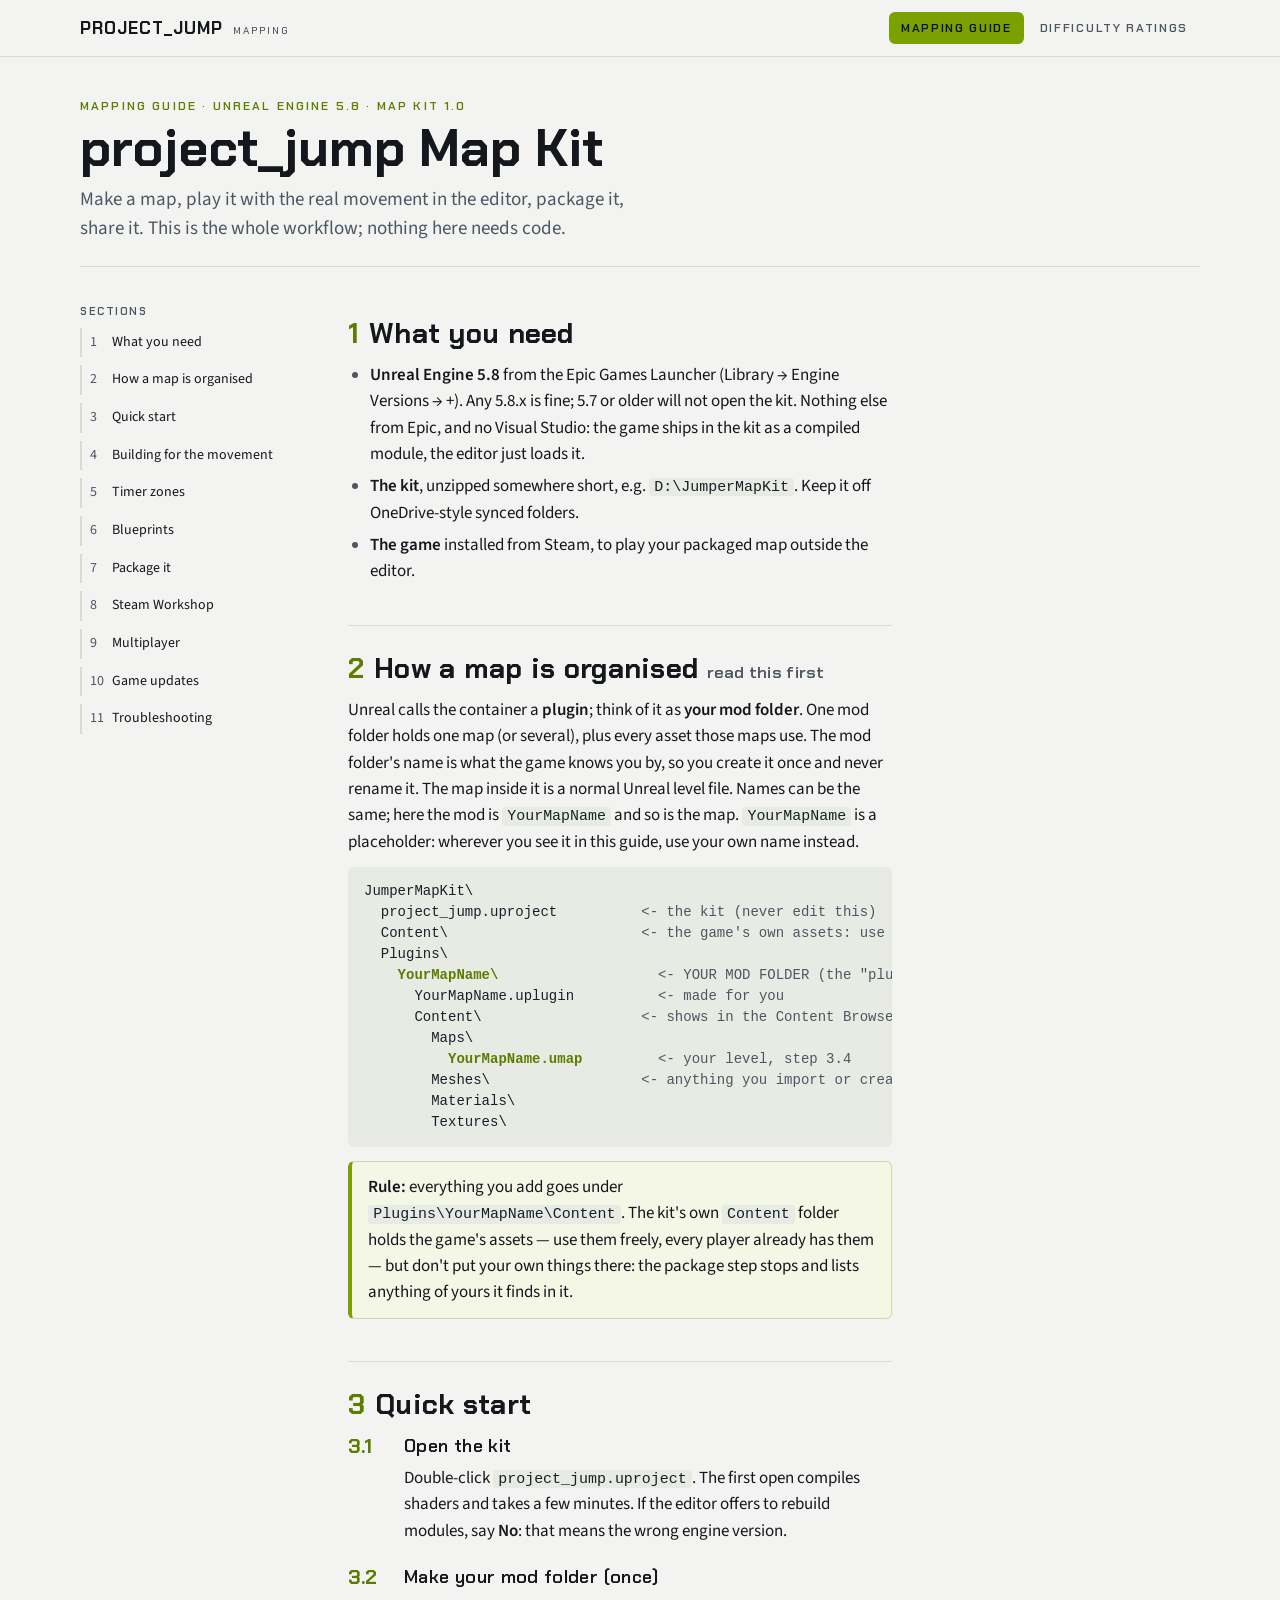
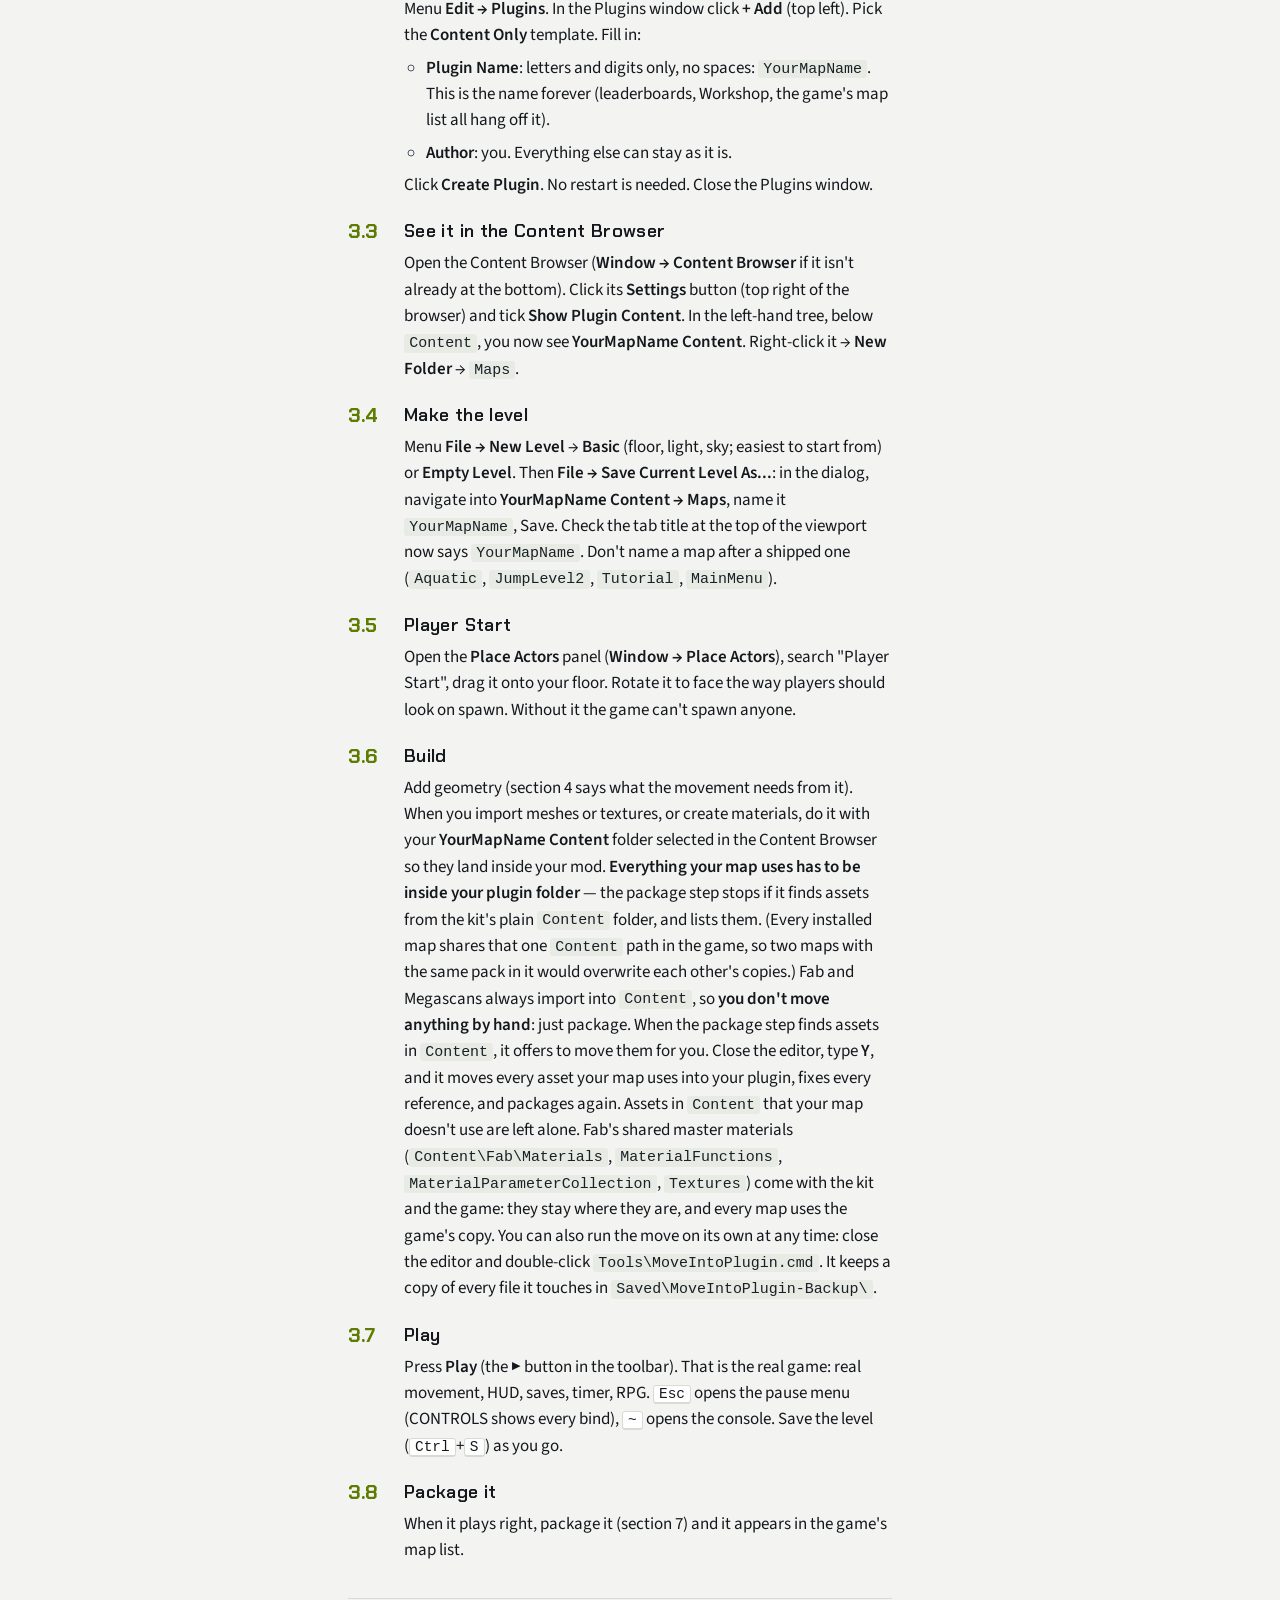
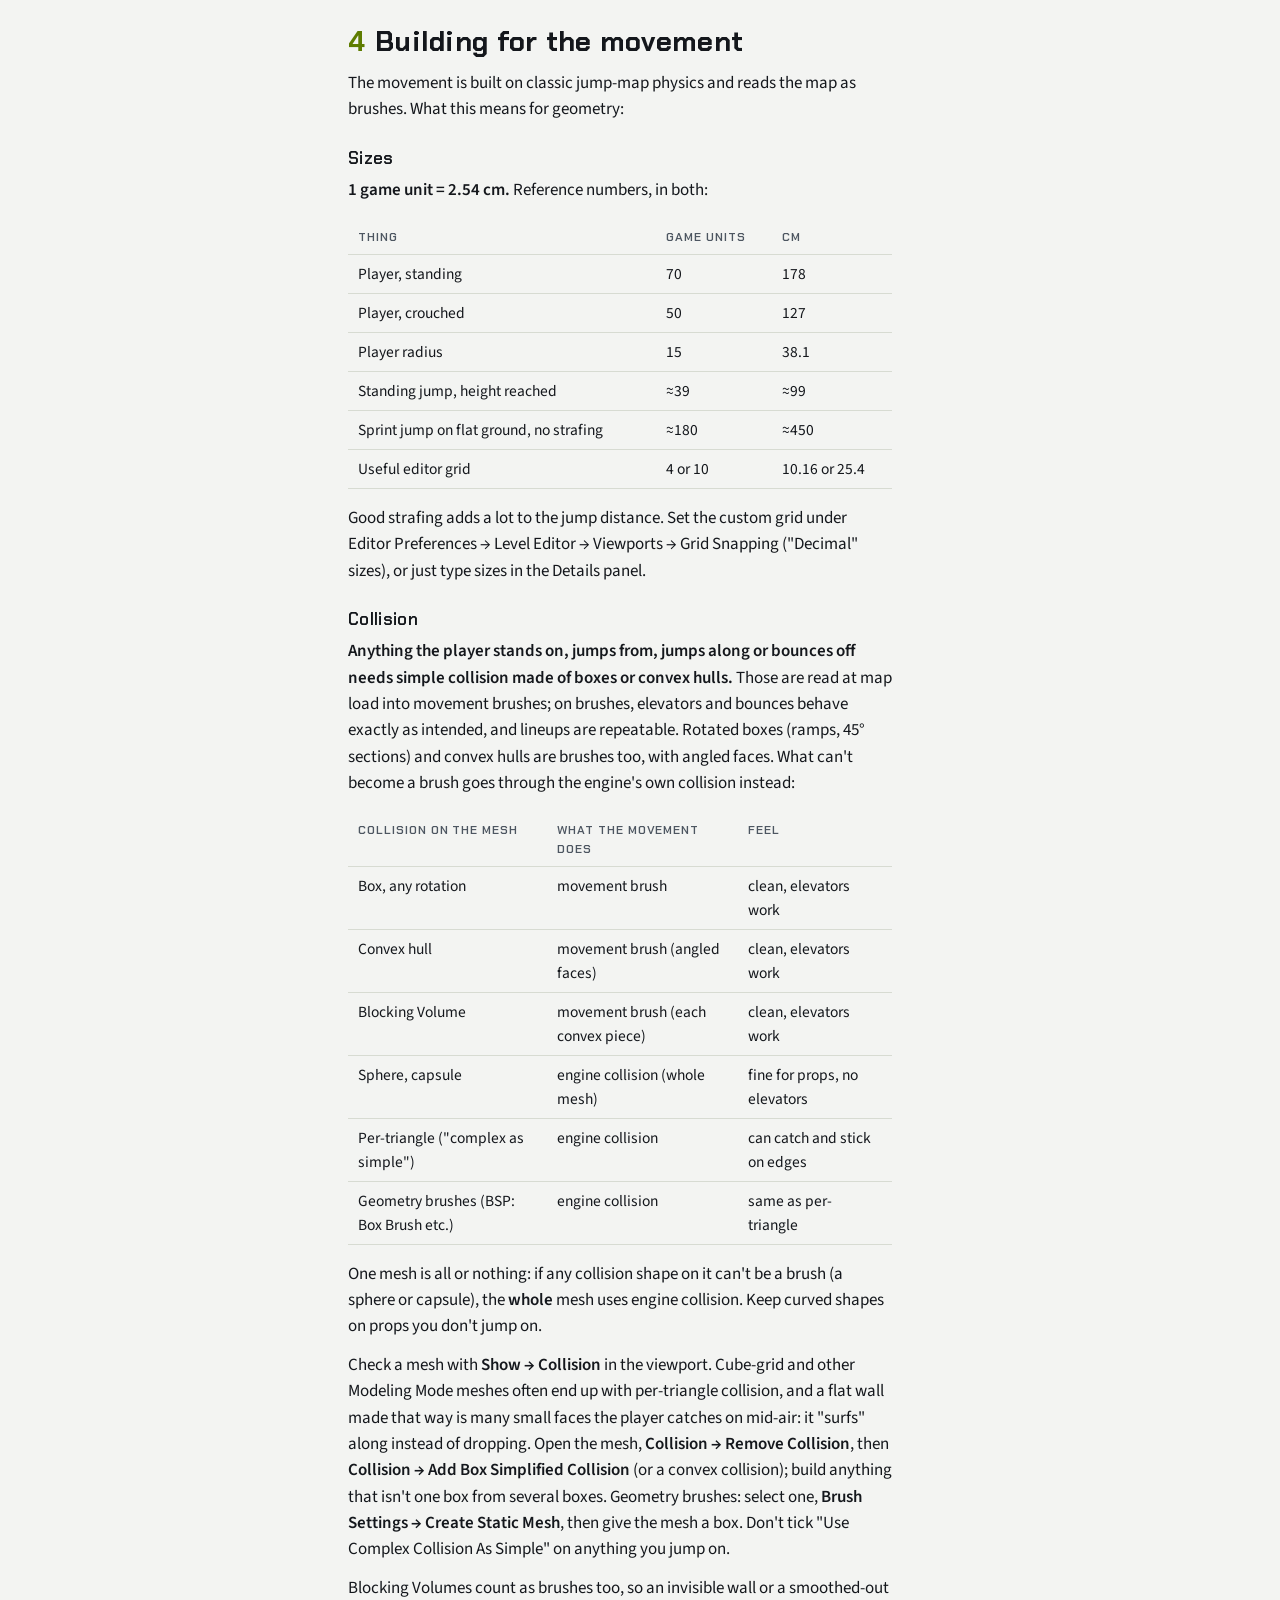
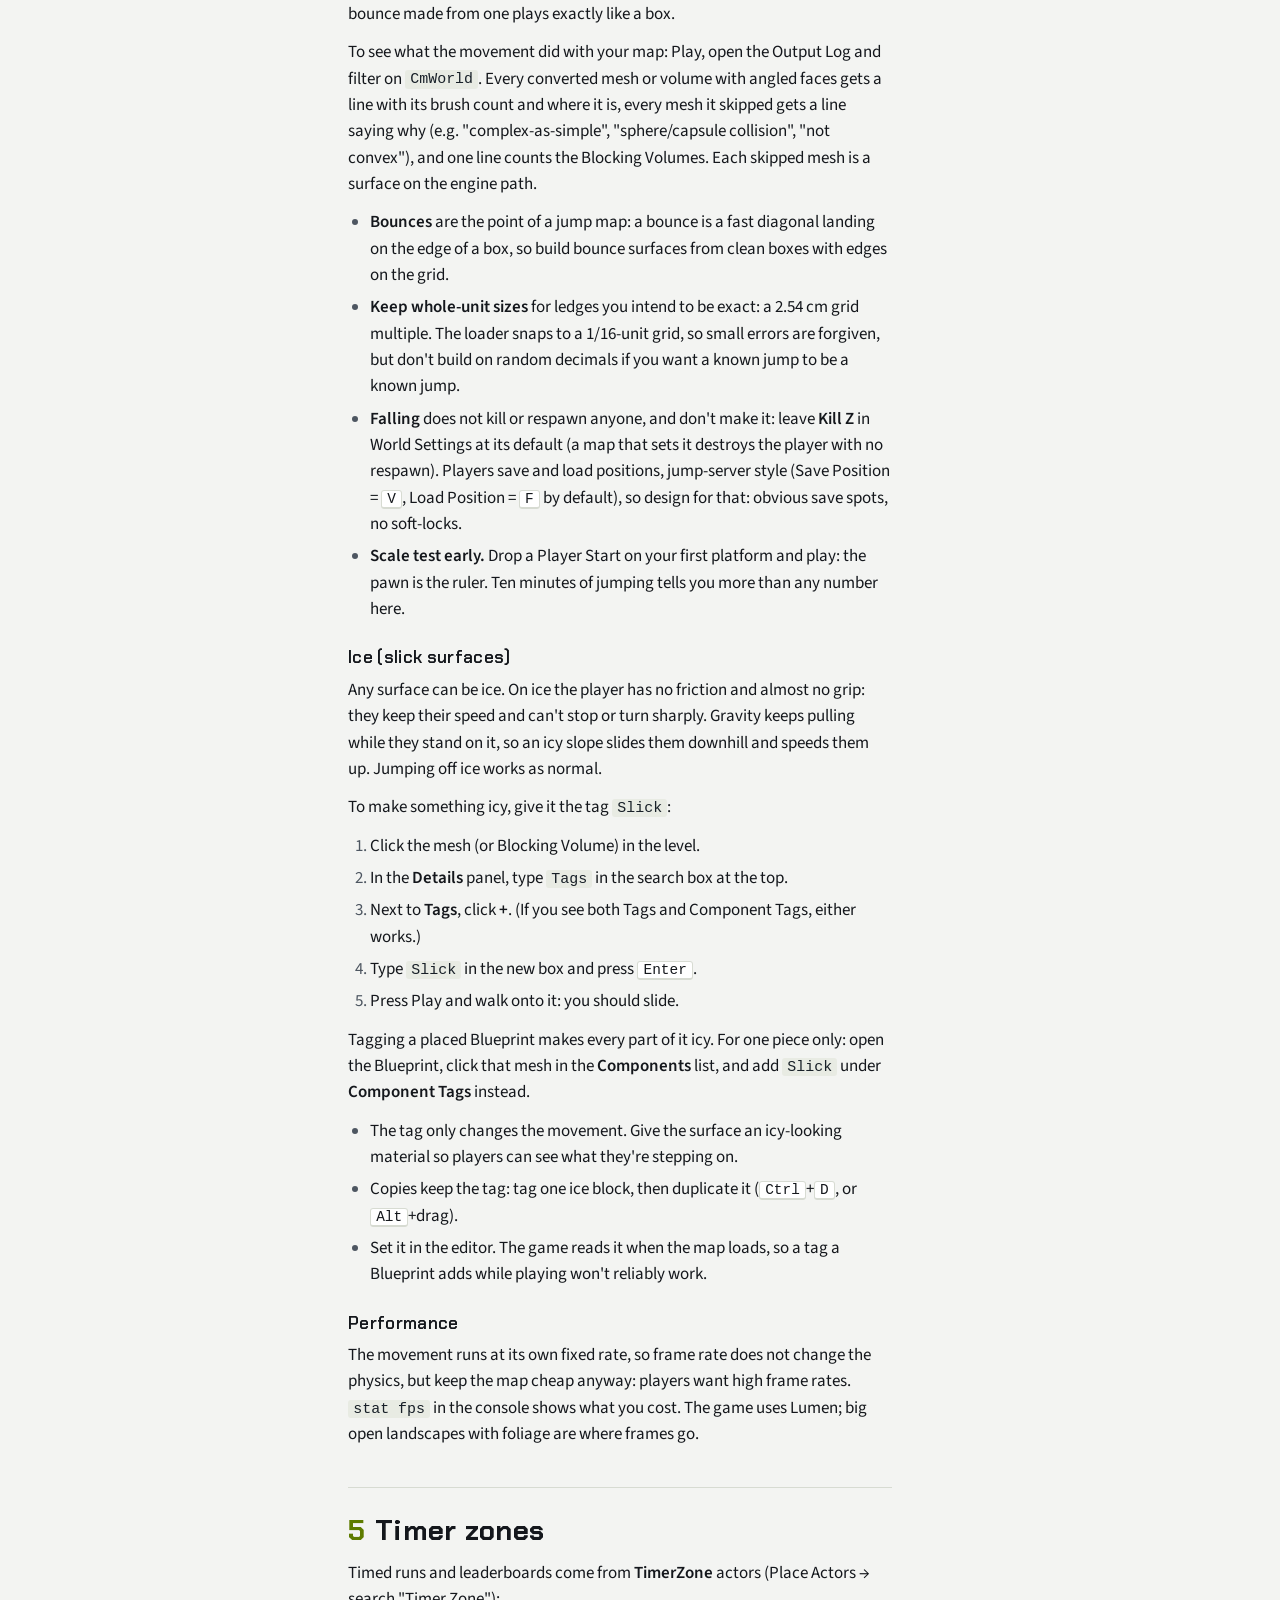
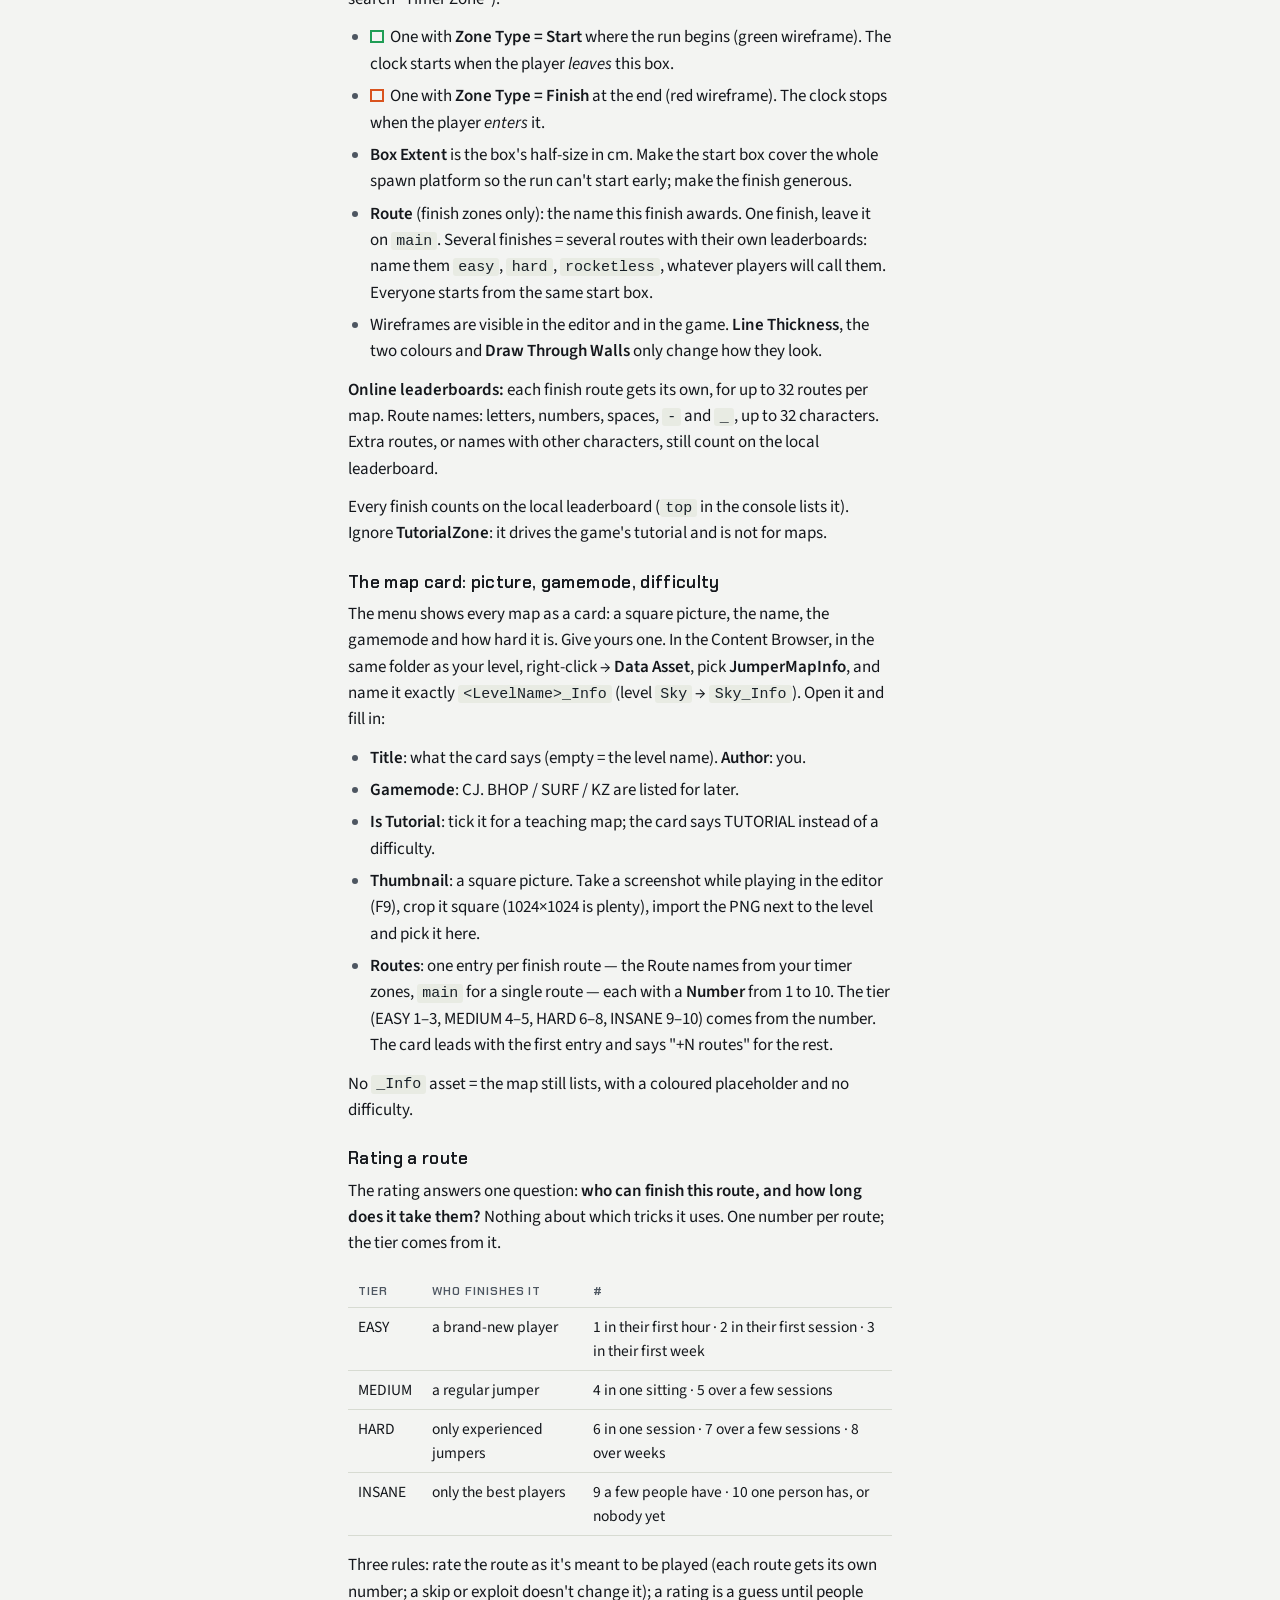
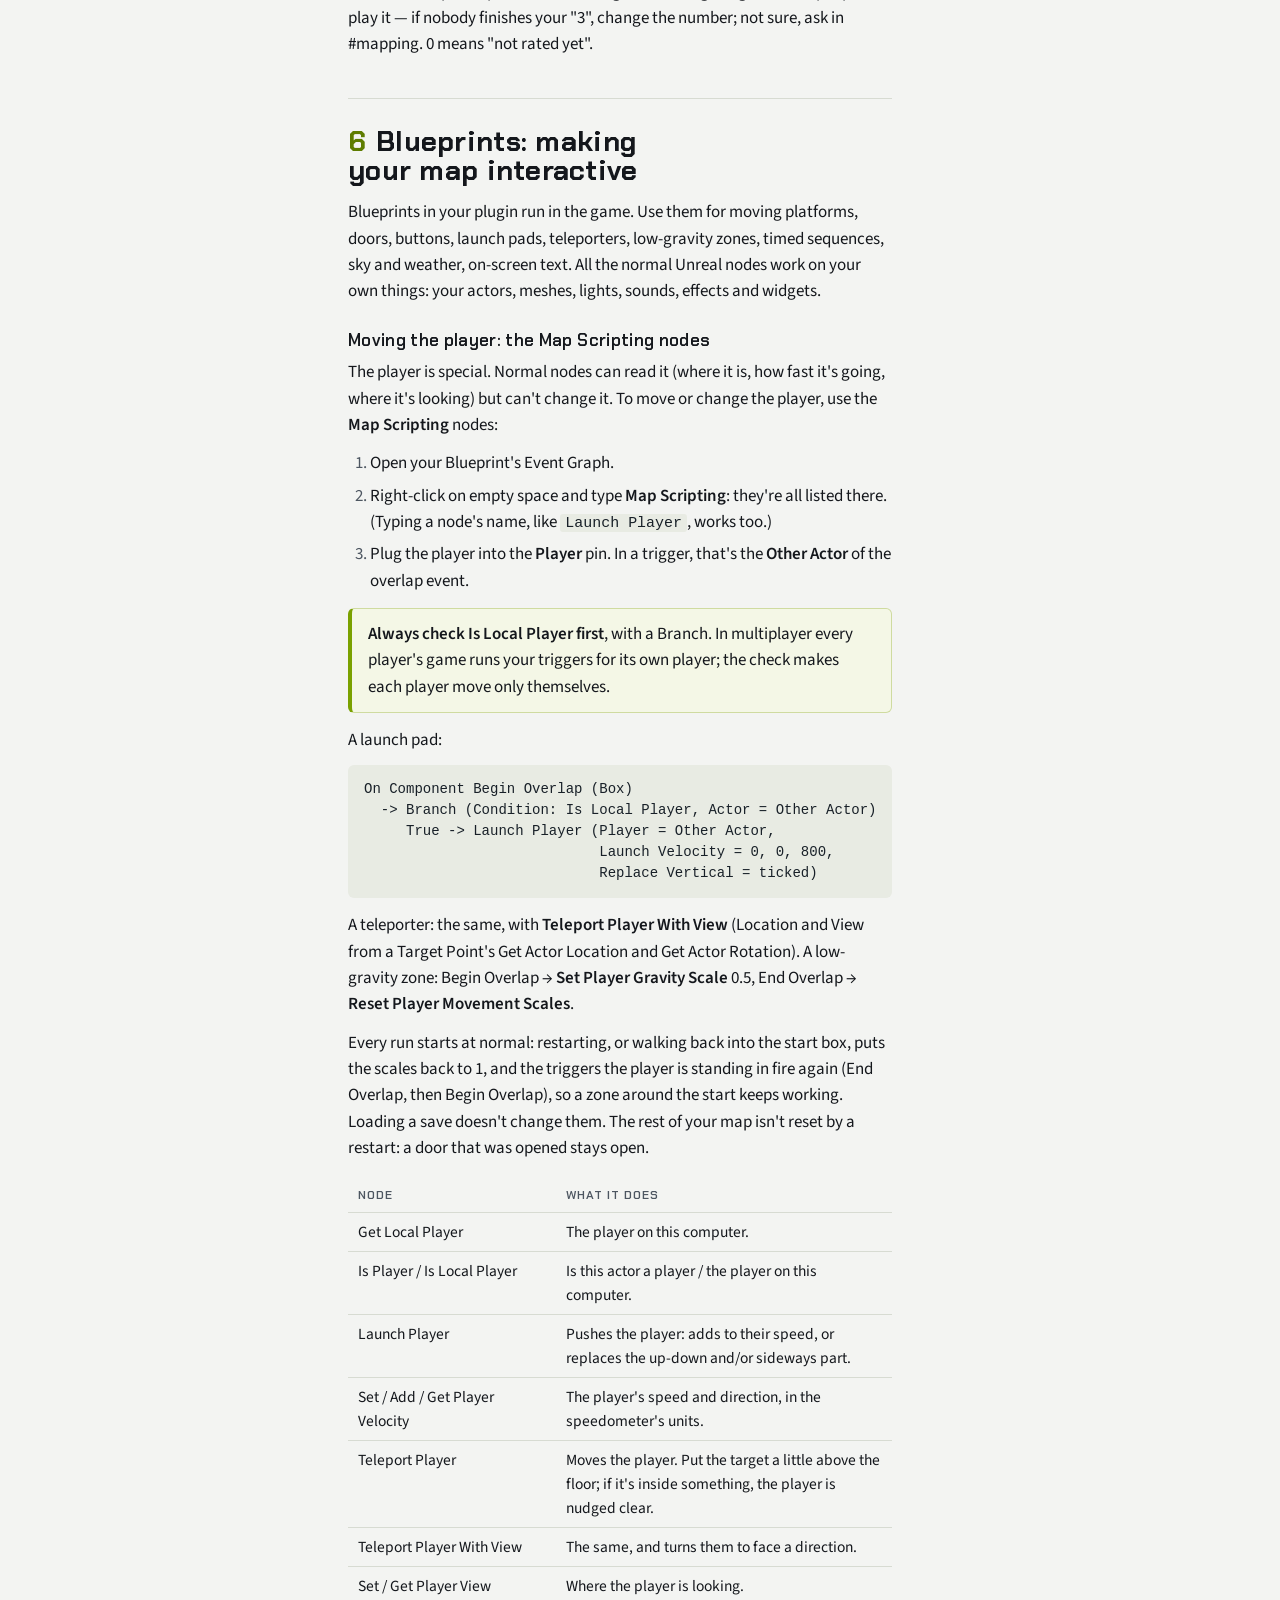
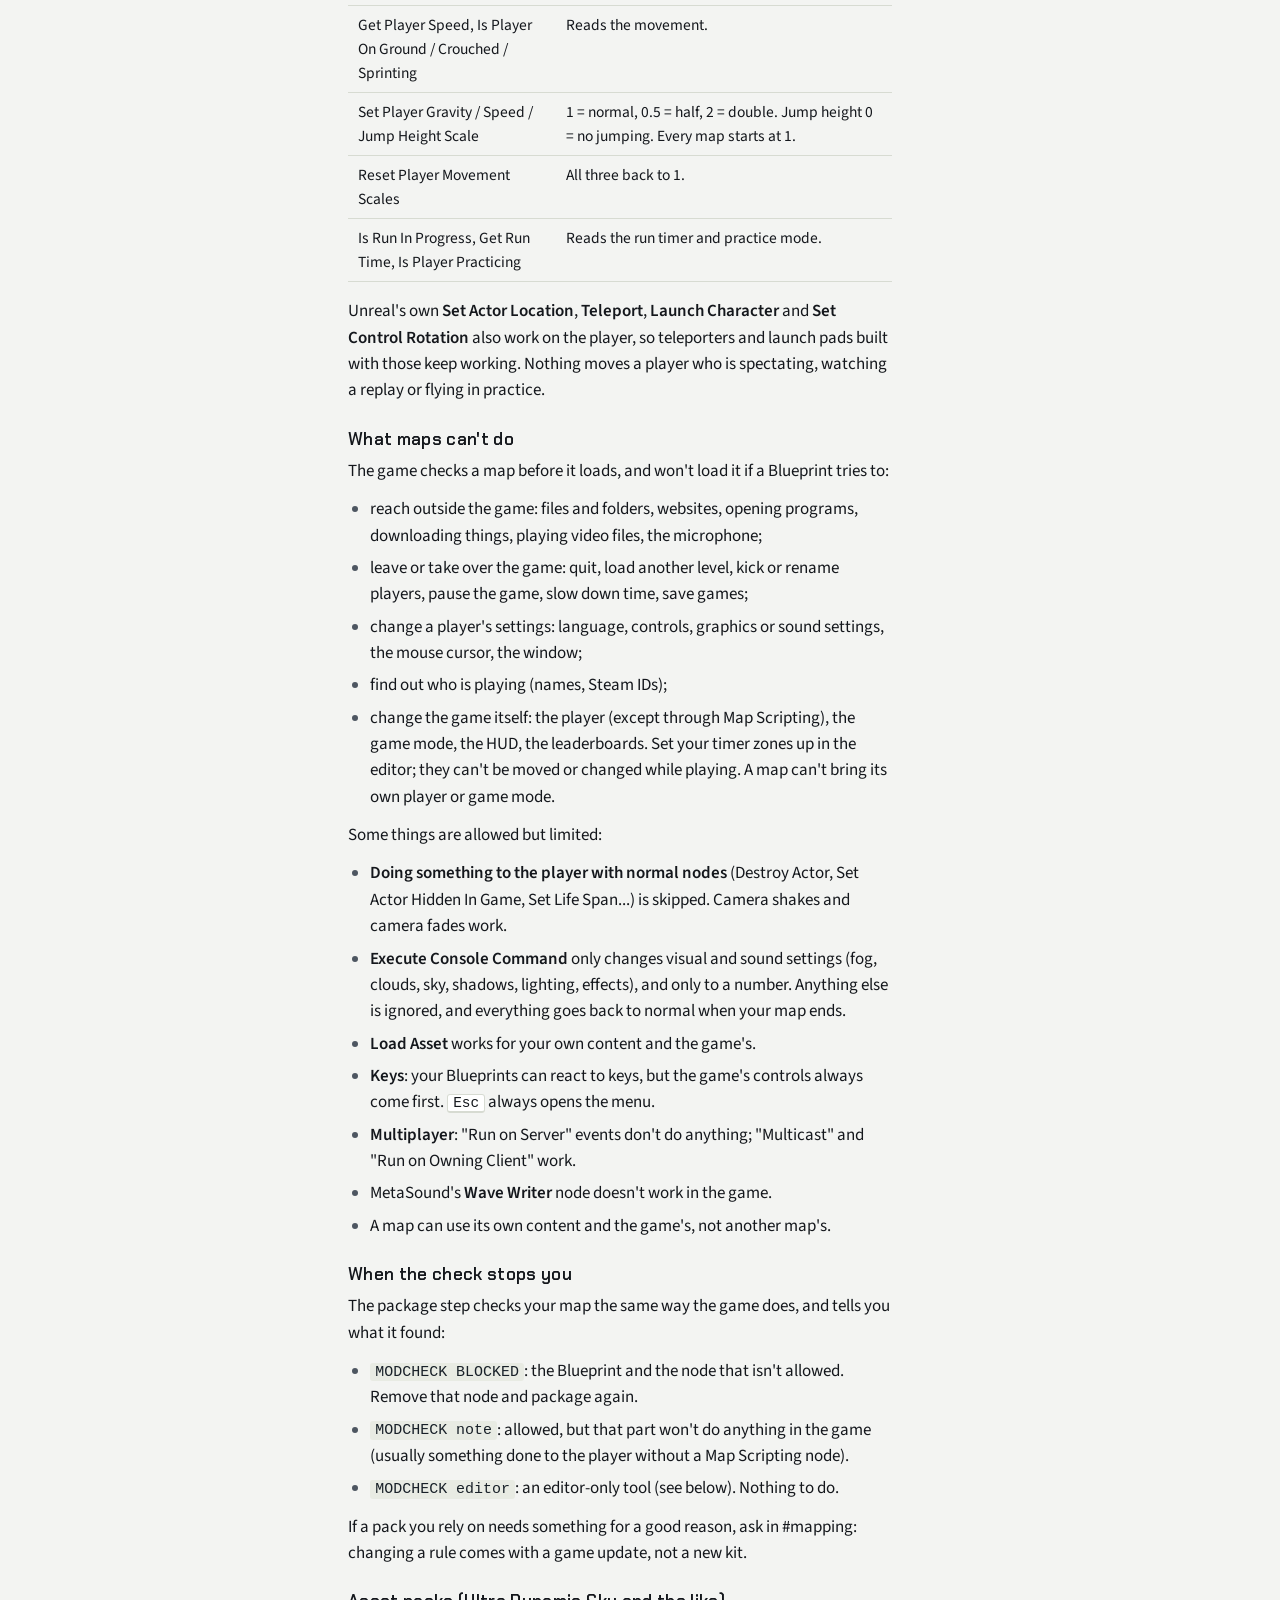
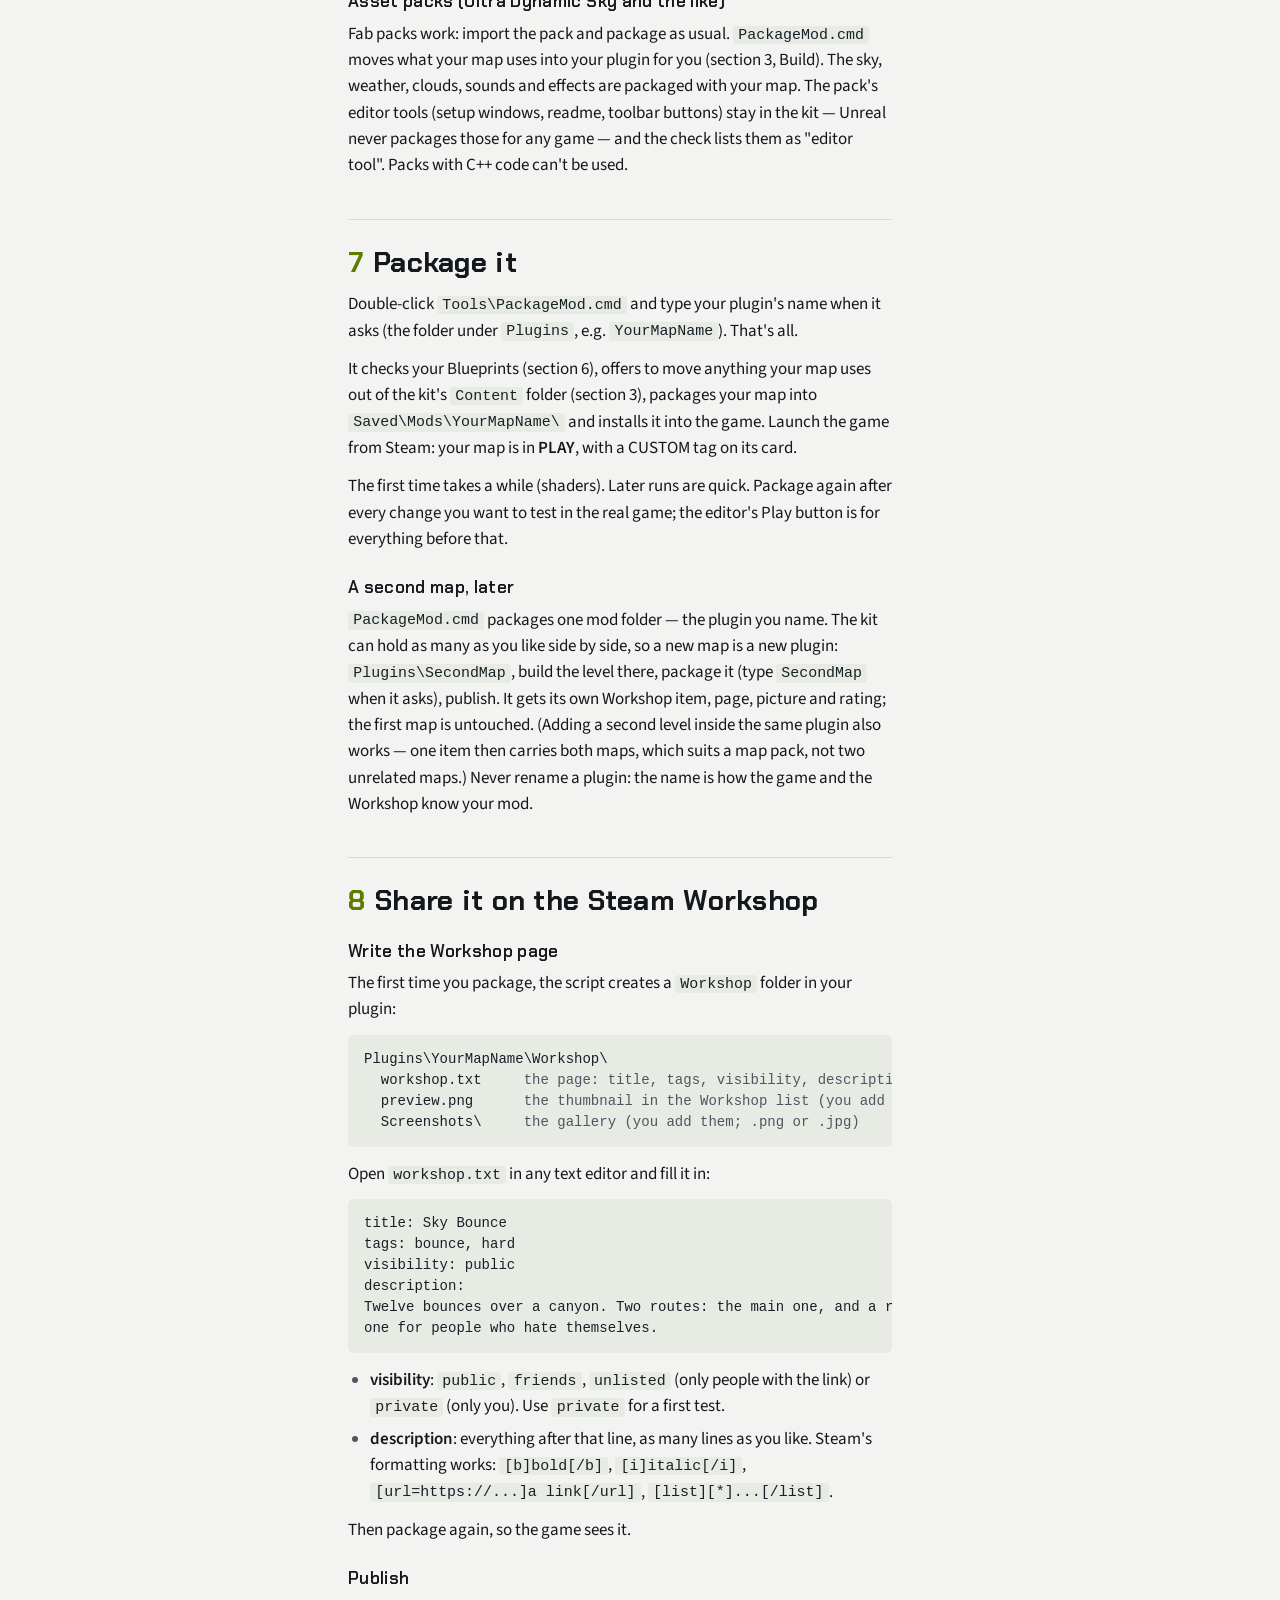
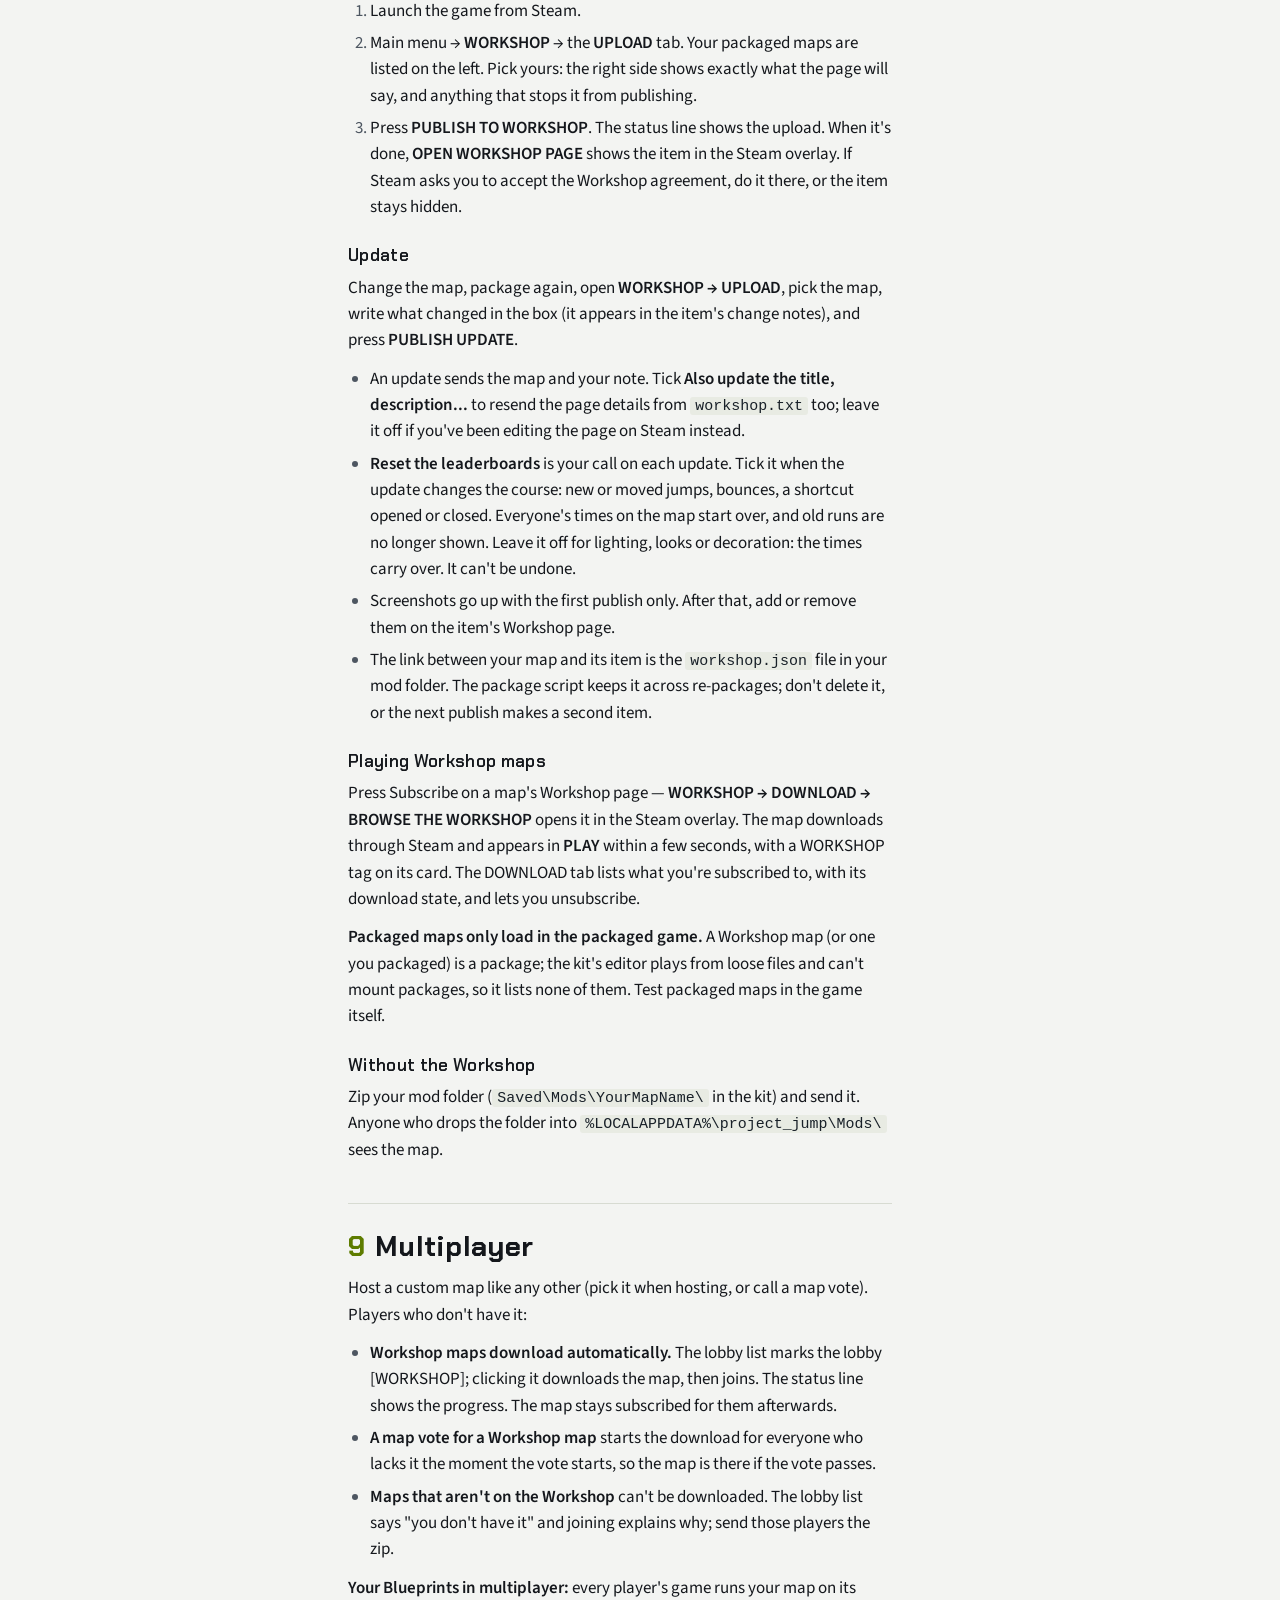
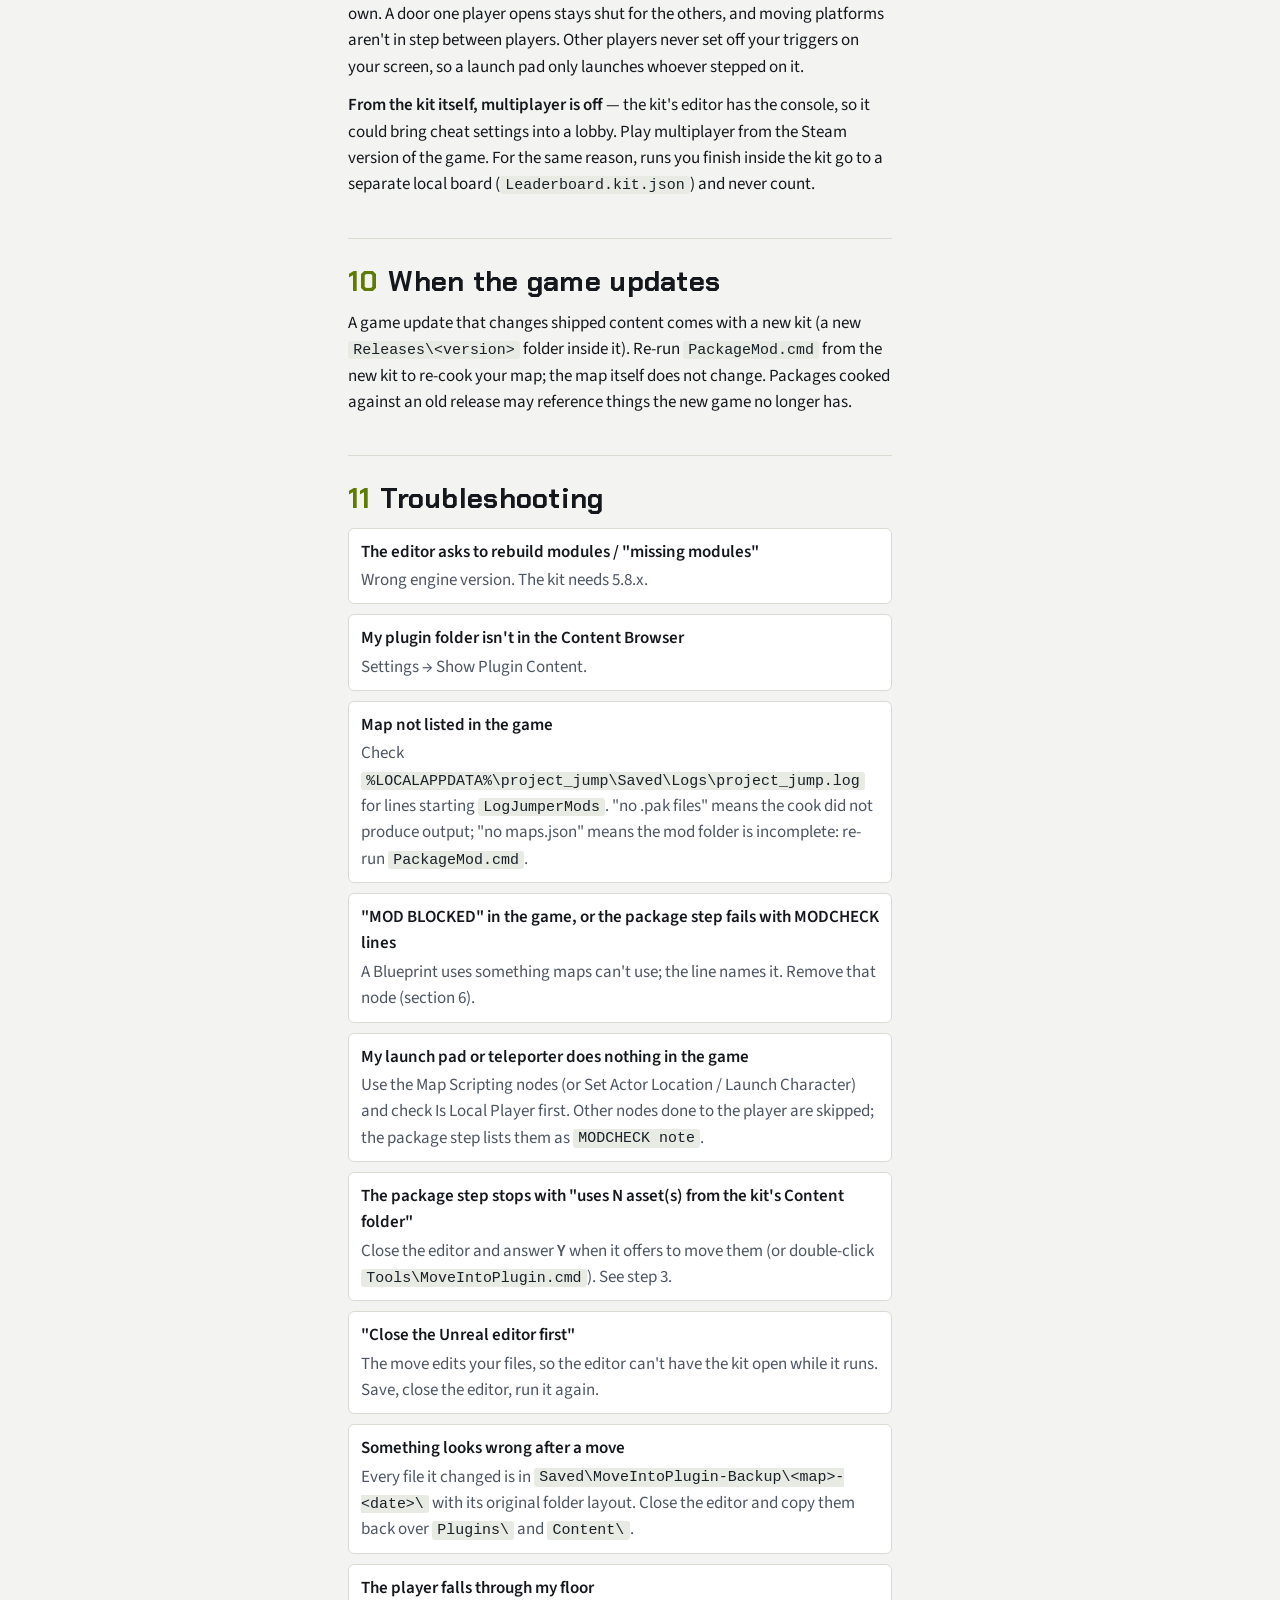
==== commit b9ad9d7c: "Map guide: timer zone names as the editor shows them, online routes under timer zones, scales reset " ====
--- a/index.html
+++ b/index.html
@@ -146,12 +146,13 @@
   <h2><span class="n">5</span>Timer zones</h2>
   <p>Timed runs and leaderboards come from <strong>TimerZone</strong> actors (Place Actors → search "Timer Zone"):</p>
   <ul>
-    <li><span class="zone start"></span>One with <strong>Type = Start</strong> where the run begins (green wireframe). The clock starts when the player <em>leaves</em> this box.</li>
-    <li><span class="zone finish"></span>One with <strong>Type = Finish</strong> at the end (red wireframe). The clock stops when the player <em>enters</em> it.</li>
-    <li><strong>Half Extent</strong> is the box's half-size in cm. Make the start box cover the whole spawn platform so the run can't start early; make the finish generous.</li>
+    <li><span class="zone start"></span>One with <strong>Zone Type = Start</strong> where the run begins (green wireframe). The clock starts when the player <em>leaves</em> this box.</li>
+    <li><span class="zone finish"></span>One with <strong>Zone Type = Finish</strong> at the end (red wireframe). The clock stops when the player <em>enters</em> it.</li>
+    <li><strong>Box Extent</strong> is the box's half-size in cm. Make the start box cover the whole spawn platform so the run can't start early; make the finish generous.</li>
     <li><strong>Route</strong> (finish zones only): the name this finish awards. One finish, leave it on <code>main</code>. Several finishes = several routes with their own leaderboards: name them <code>easy</code>, <code>hard</code>, <code>rocketless</code>, whatever players will call them. Everyone starts from the same start box.</li>
-    <li>Wireframes are visible in the editor and in the game.</li>
-  </ul>
+    <li>Wireframes are visible in the editor and in the game. <strong>Line Thickness</strong>, the two colours and <strong>Draw Through Walls</strong> only change how they look.</li>
+  </ul>
+  <p><strong>Online leaderboards:</strong> each finish route gets its own, for up to 32 routes per map. Route names: letters, numbers, spaces, <code>-</code> and <code>_</code>, up to 32 characters. Extra routes, or names with other characters, still count on the local leaderboard.</p>
   <p>Every finish counts on the local leaderboard (<code>top</code> in the console lists it). Ignore <strong>TutorialZone</strong>: it drives the game's tutorial and is not for maps.</p>
   <h3>The map card: picture, gamemode, difficulty</h3>
   <p>The menu shows every map as a card: a square picture, the name, the gamemode and how hard it is. Give yours one. In the Content Browser, in the same folder as your level, right-click → <strong>Data Asset</strong>, pick <strong>JumperMapInfo</strong>, and name it exactly <code>&lt;LevelName&gt;_Info</code> (level <code>Sky</code> → <code>Sky_Info</code>). Open it and fill in:</p>
@@ -194,6 +195,7 @@
                             Launch Velocity = 0, 0, 800,
                             Replace Vertical = ticked)</code></pre>
   <p>A teleporter: the same, with <strong>Teleport Player With View</strong> (Location and View from a Target Point's Get Actor Location and Get Actor Rotation). A low-gravity zone: Begin Overlap → <strong>Set Player Gravity Scale</strong> 0.5, End Overlap → <strong>Reset Player Movement Scales</strong>.</p>
+  <p>Every run starts at normal: restarting, or walking back into the start box, puts the scales back to 1, and the triggers the player is standing in fire again (End Overlap, then Begin Overlap), so a zone around the start keeps working. Loading a save doesn't change them. The rest of your map isn't reset by a restart: a door that was opened stays open.</p>
   <div class="tablewrap"><table>
     <thead><tr><th>Node</th><th>What it does</th></tr></thead>
     <tbody>
@@ -243,9 +245,6 @@
 
   <h3>Asset packs (Ultra Dynamic Sky and the like)</h3>
   <p>Fab packs work: import the pack and package as usual. <code>PackageMod.cmd</code> moves what your map uses into your plugin for you (section 3, Build). The sky, weather, clouds, sounds and effects are packaged with your map. The pack's editor tools (setup windows, readme, toolbar buttons) stay in the kit — Unreal never packages those for any game — and the check lists them as "editor tool". Packs with C++ code can't be used.</p>
-
-  <h3>Routes and online leaderboards</h3>
-  <p>Each finish route gets its own online leaderboards, for up to 32 routes per map. Route names: letters, numbers, spaces, <code>-</code> and <code>_</code>, up to 32 characters. Extra routes, or names with other characters, still count on the local leaderboard.</p>
 </section>
 
 <section id="package">
@@ -306,6 +305,7 @@
     <li><strong>A map vote for a Workshop map</strong> starts the download for everyone who lacks it the moment the vote starts, so the map is there if the vote passes.</li>
     <li><strong>Maps that aren't on the Workshop</strong> can't be downloaded. The lobby list says "you don't have it" and joining explains why; send those players the zip.</li>
   </ul>
+  <p><strong>Your Blueprints in multiplayer:</strong> every player's game runs your map on its own. A door one player opens stays shut for the others, and moving platforms aren't in step between players. Other players never set off your triggers on your screen, so a launch pad only launches whoever stepped on it.</p>
   <p><strong>From the kit itself, multiplayer is off</strong> — the kit's editor has the console, so it could bring cheat settings into a lobby. Play multiplayer from the Steam version of the game. For the same reason, runs you finish inside the kit go to a separate local board (<code>Leaderboard.kit.json</code>) and never count.</p>
 </section>
 
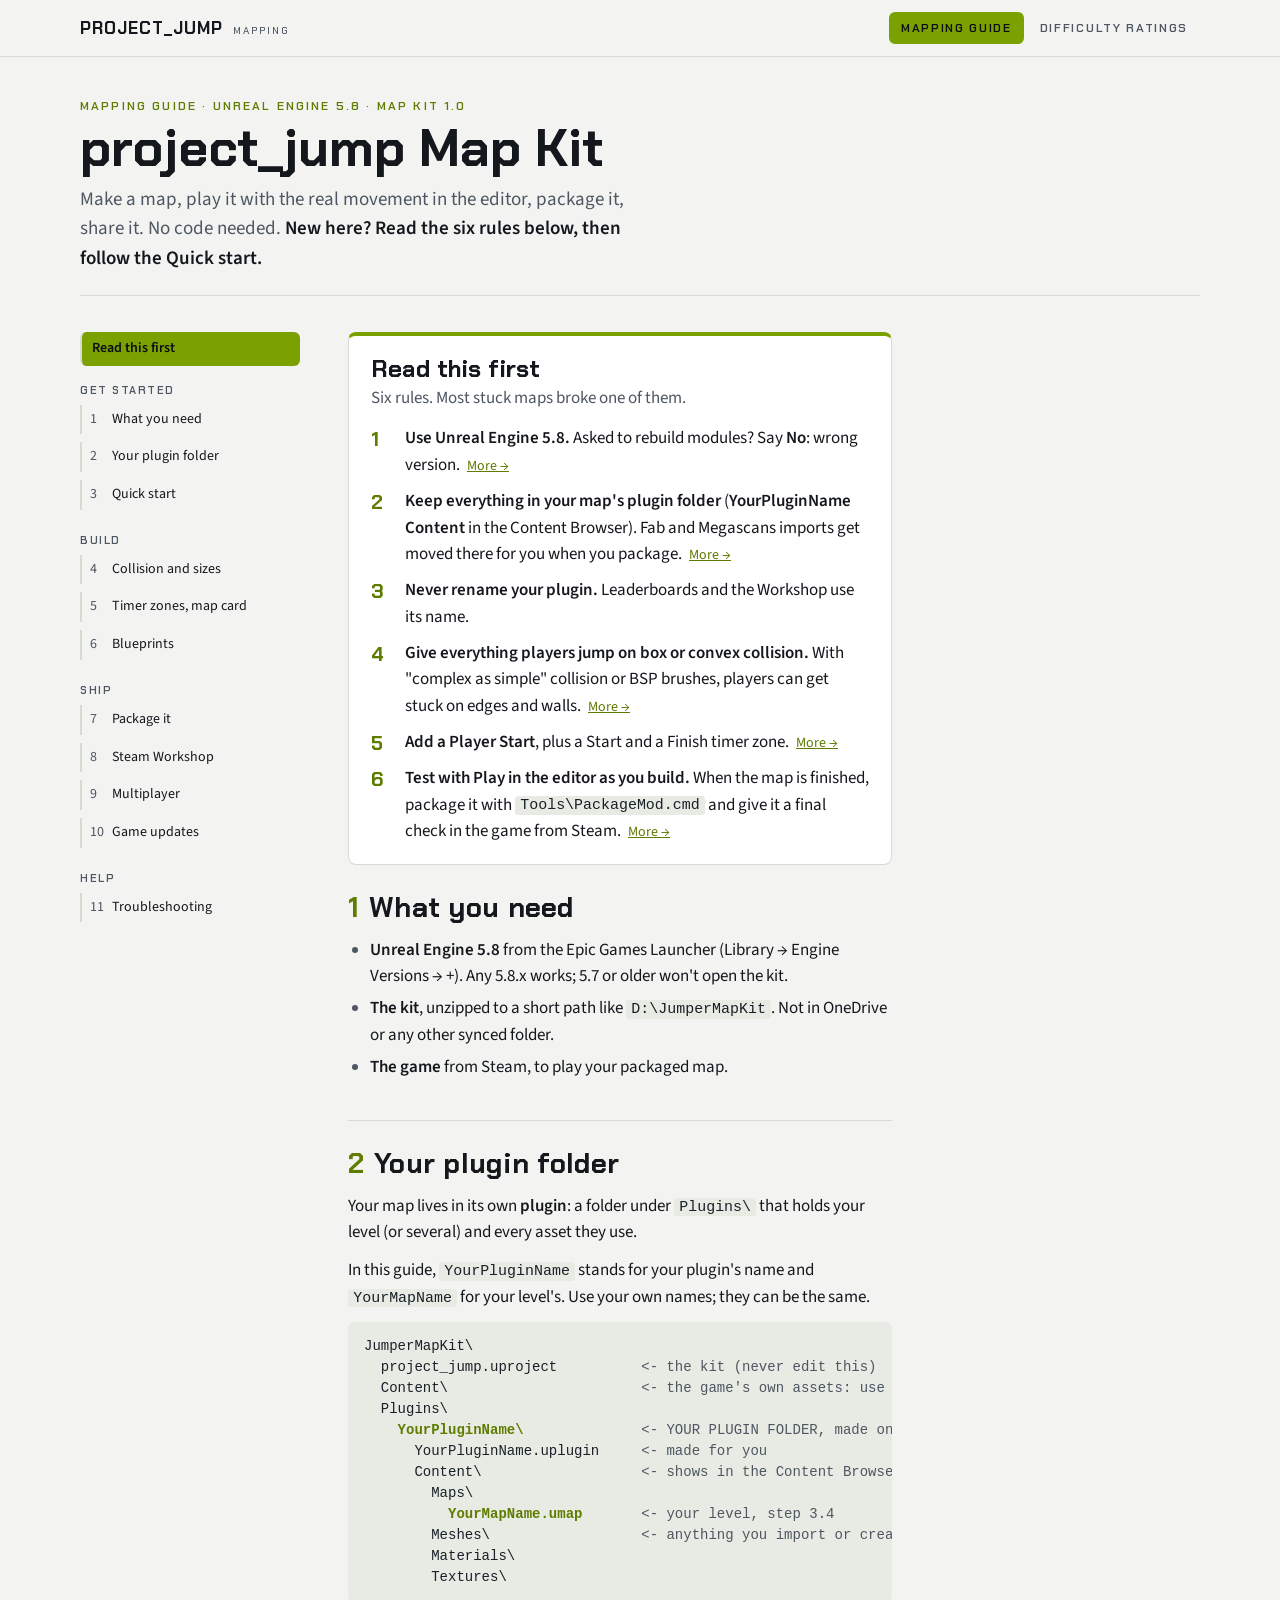
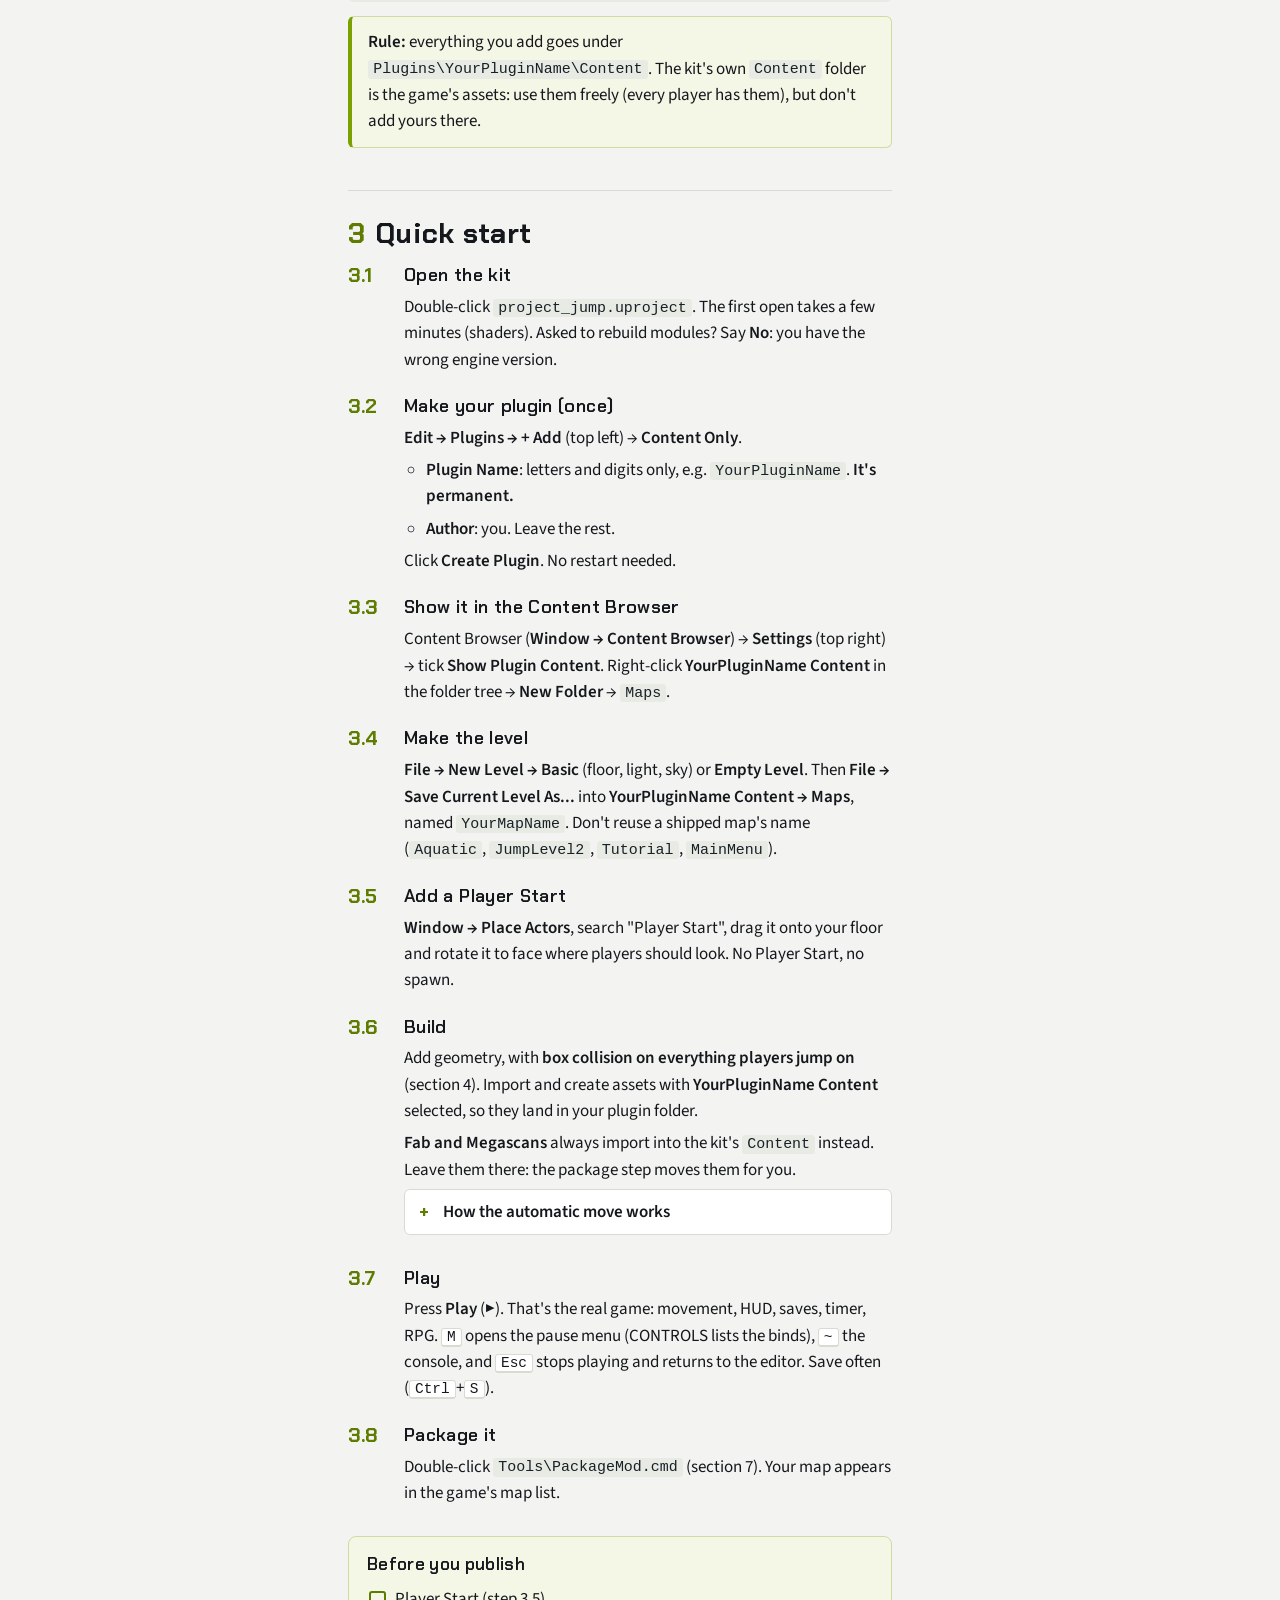
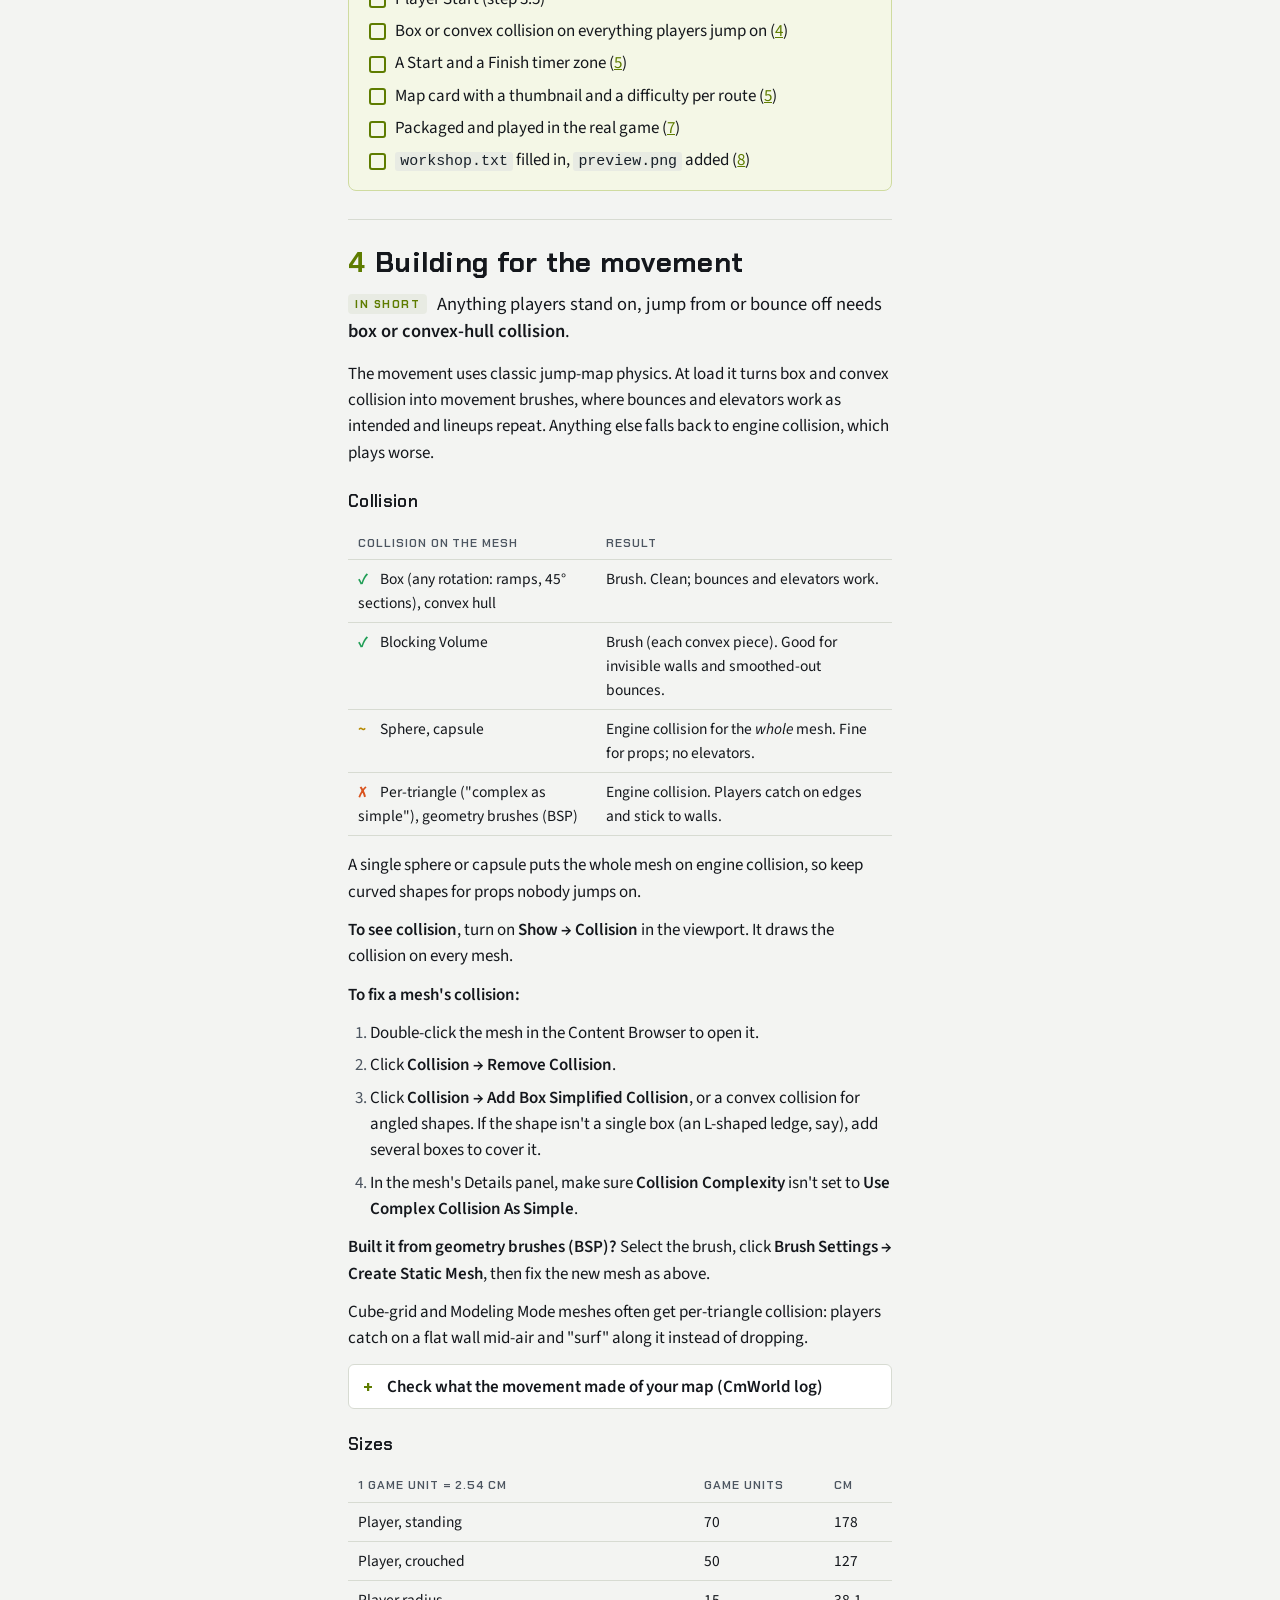
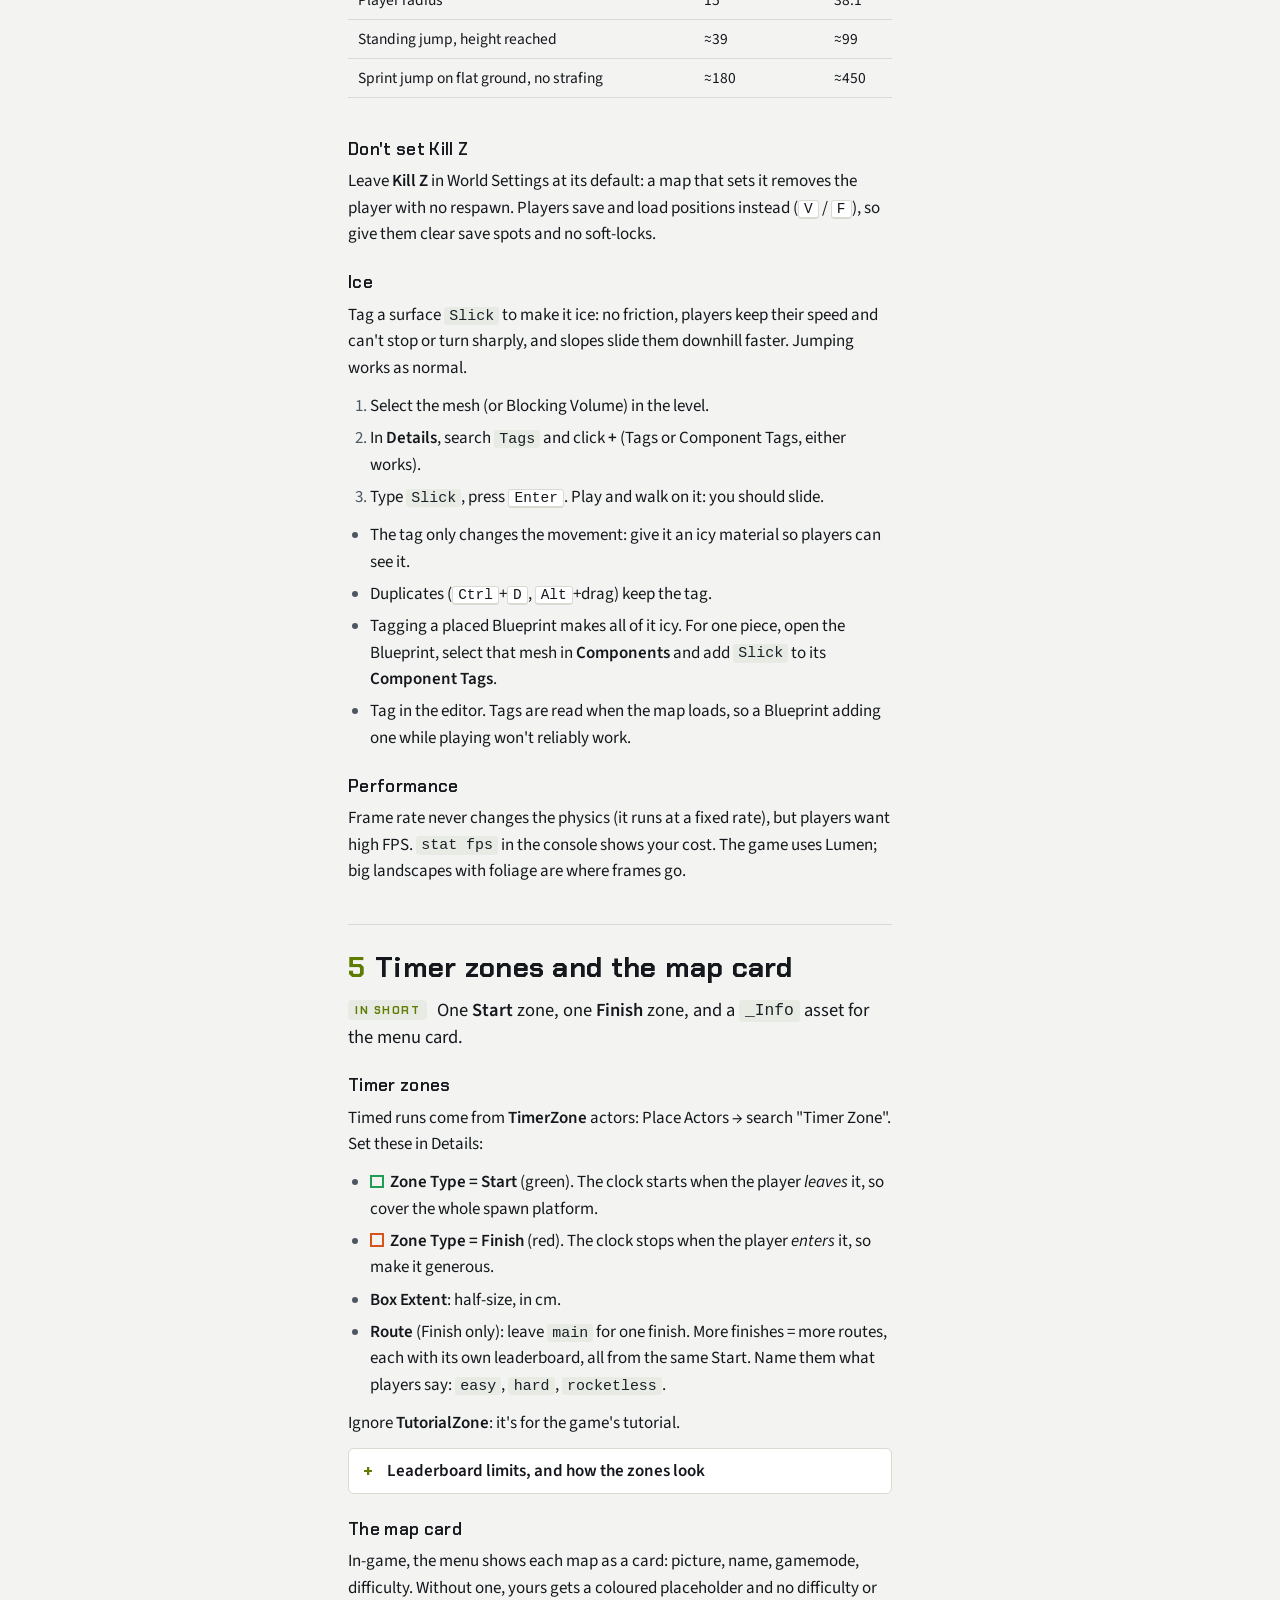
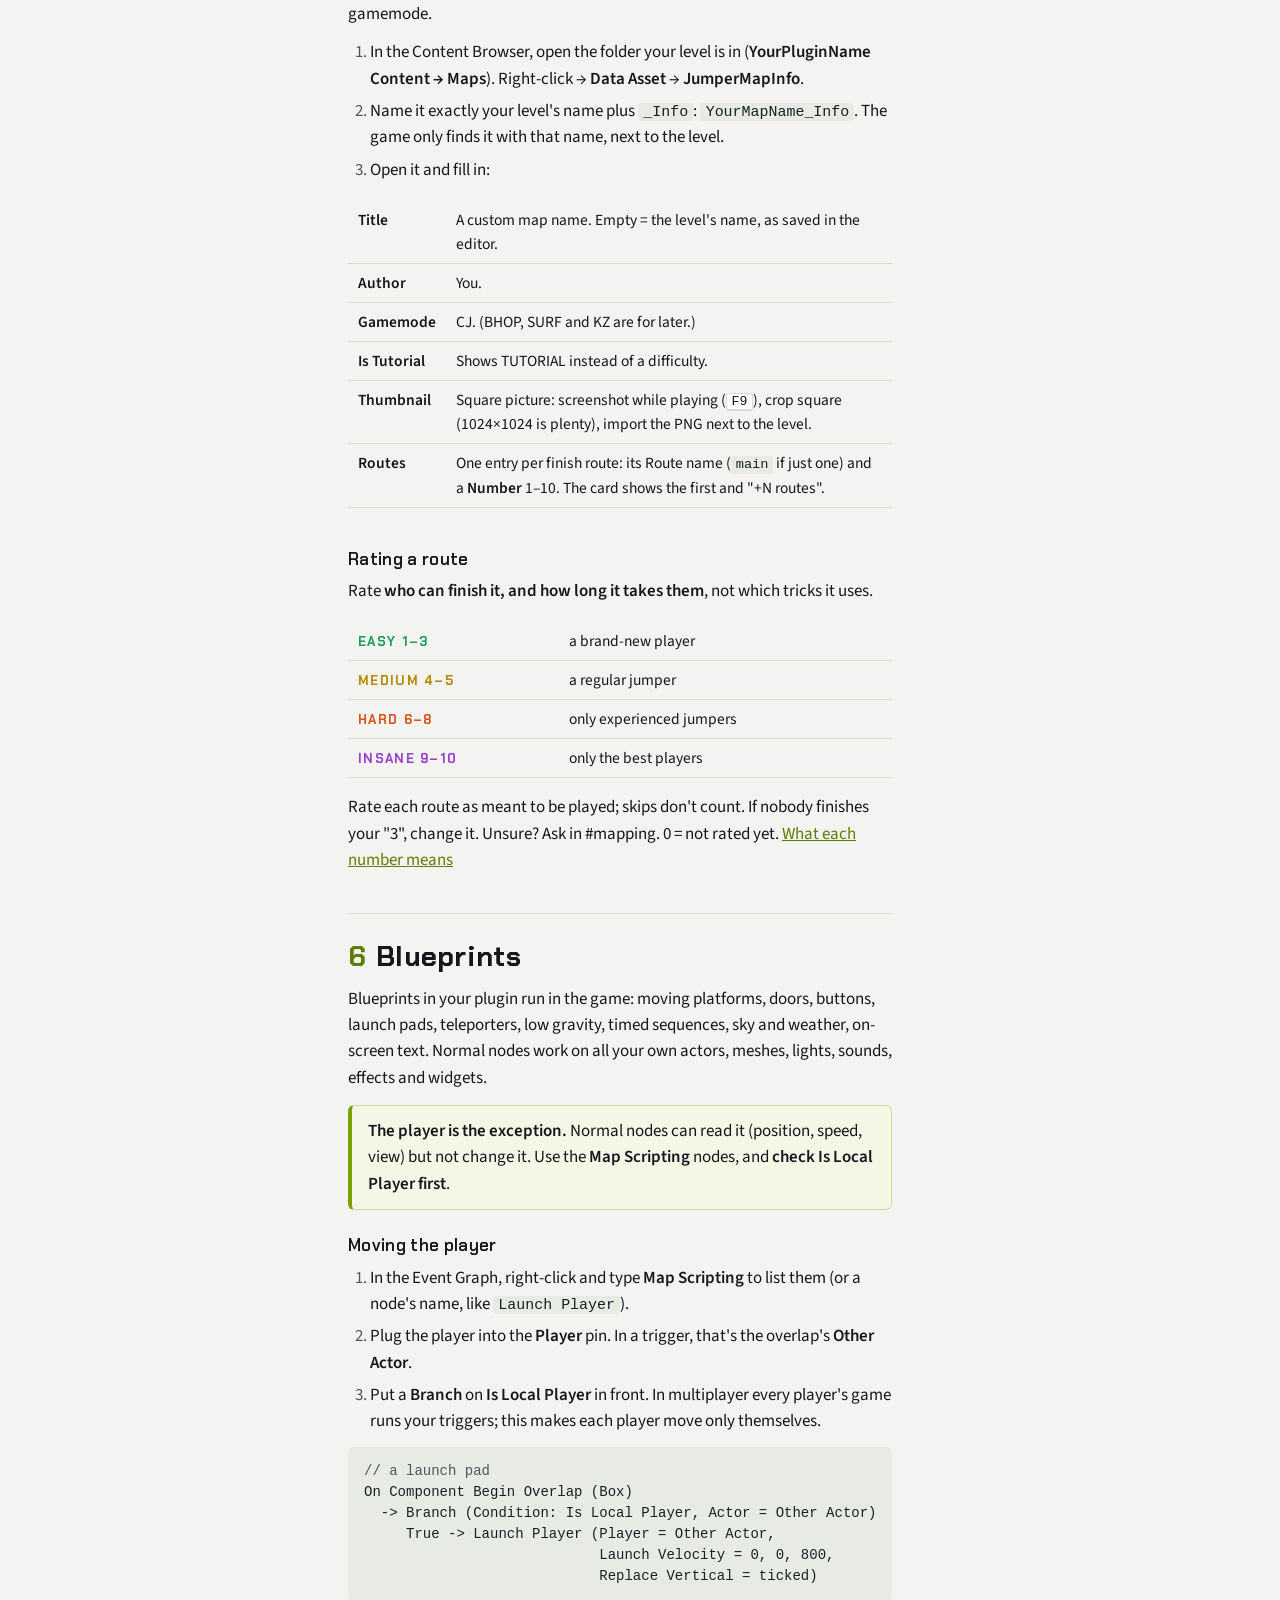
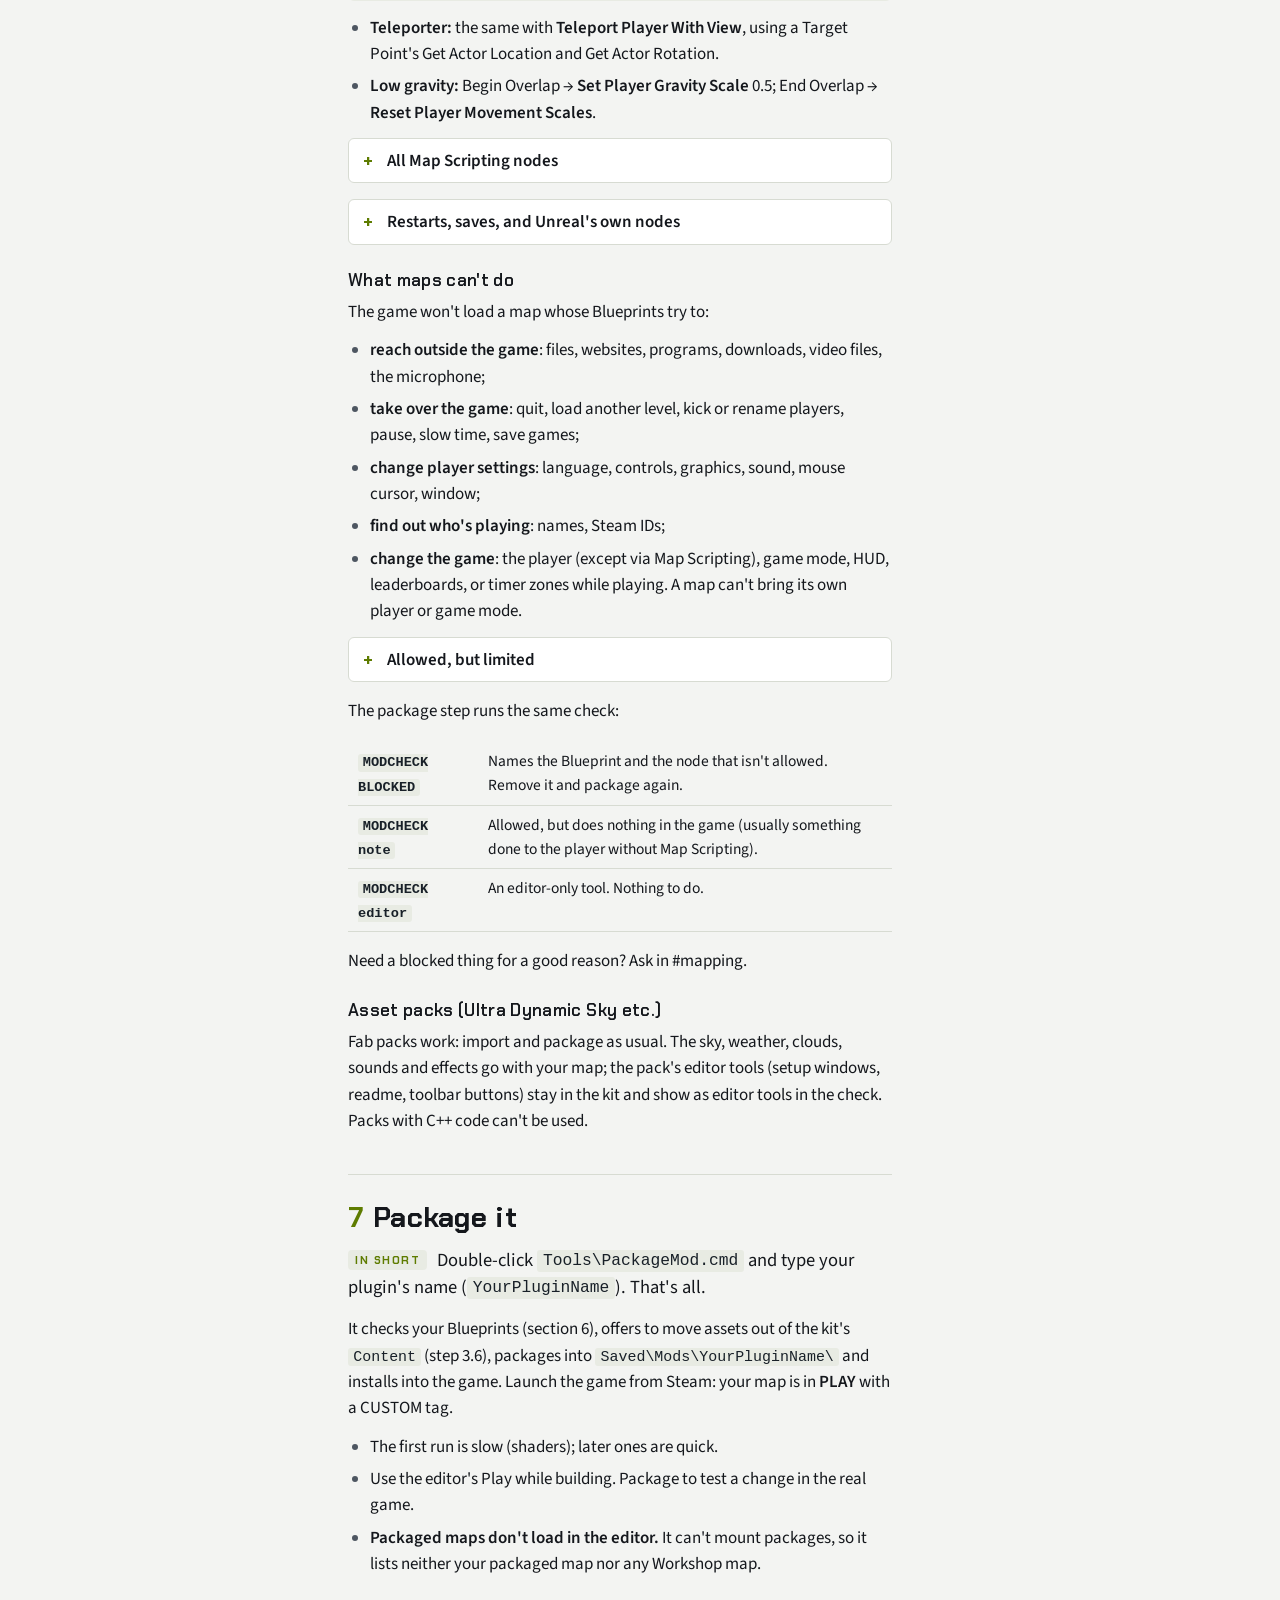
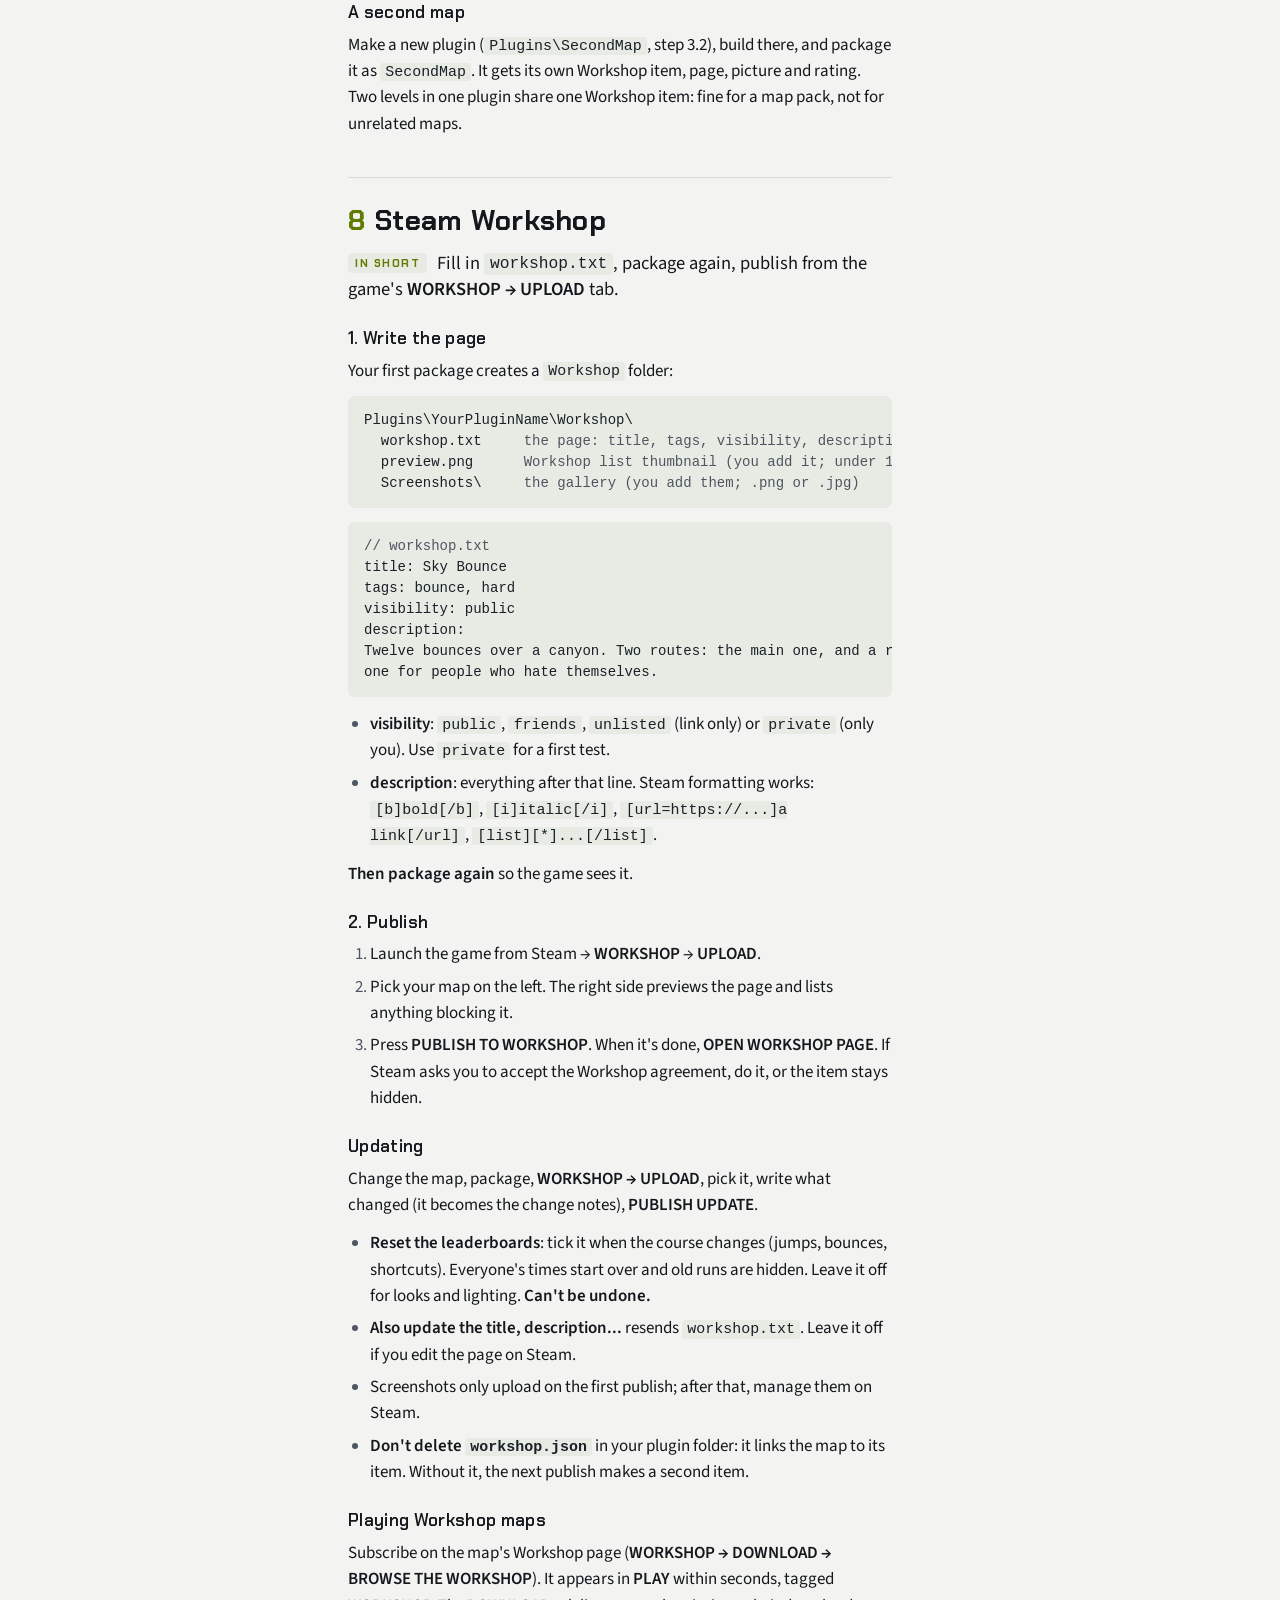
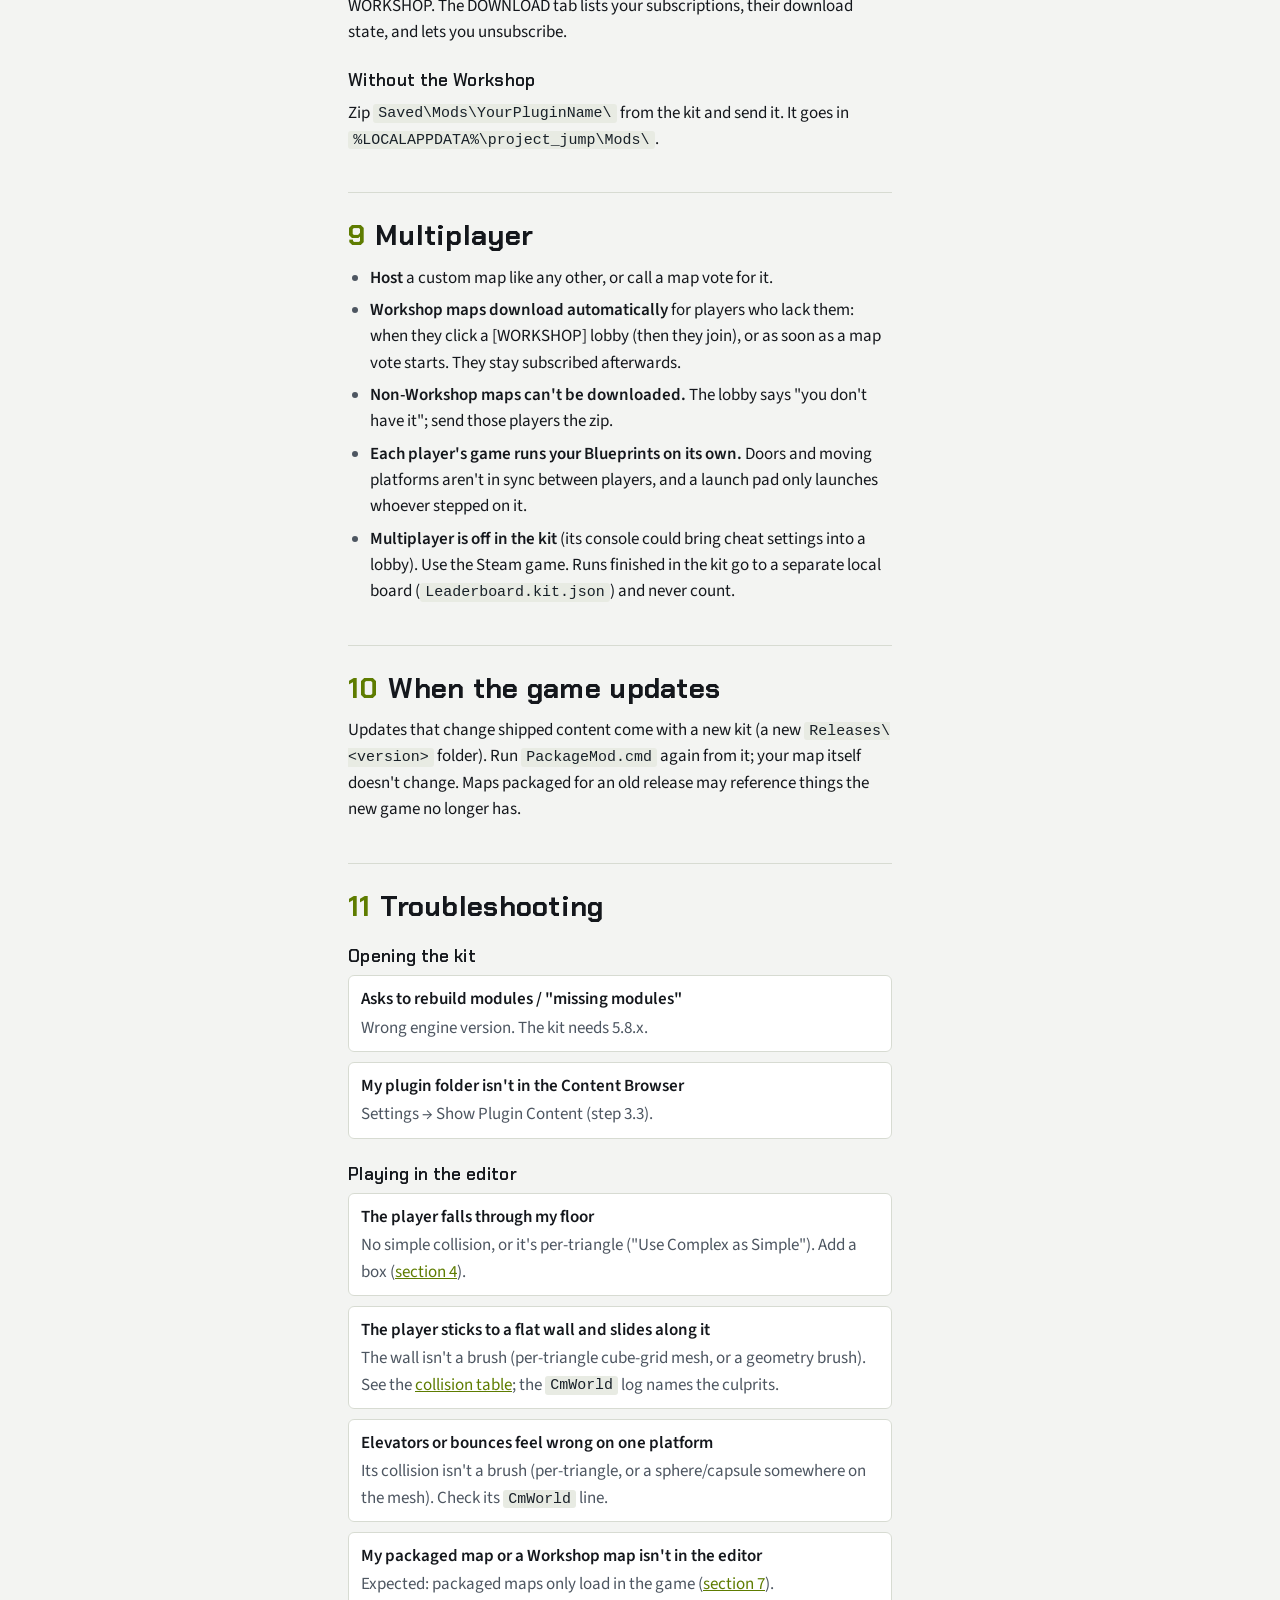
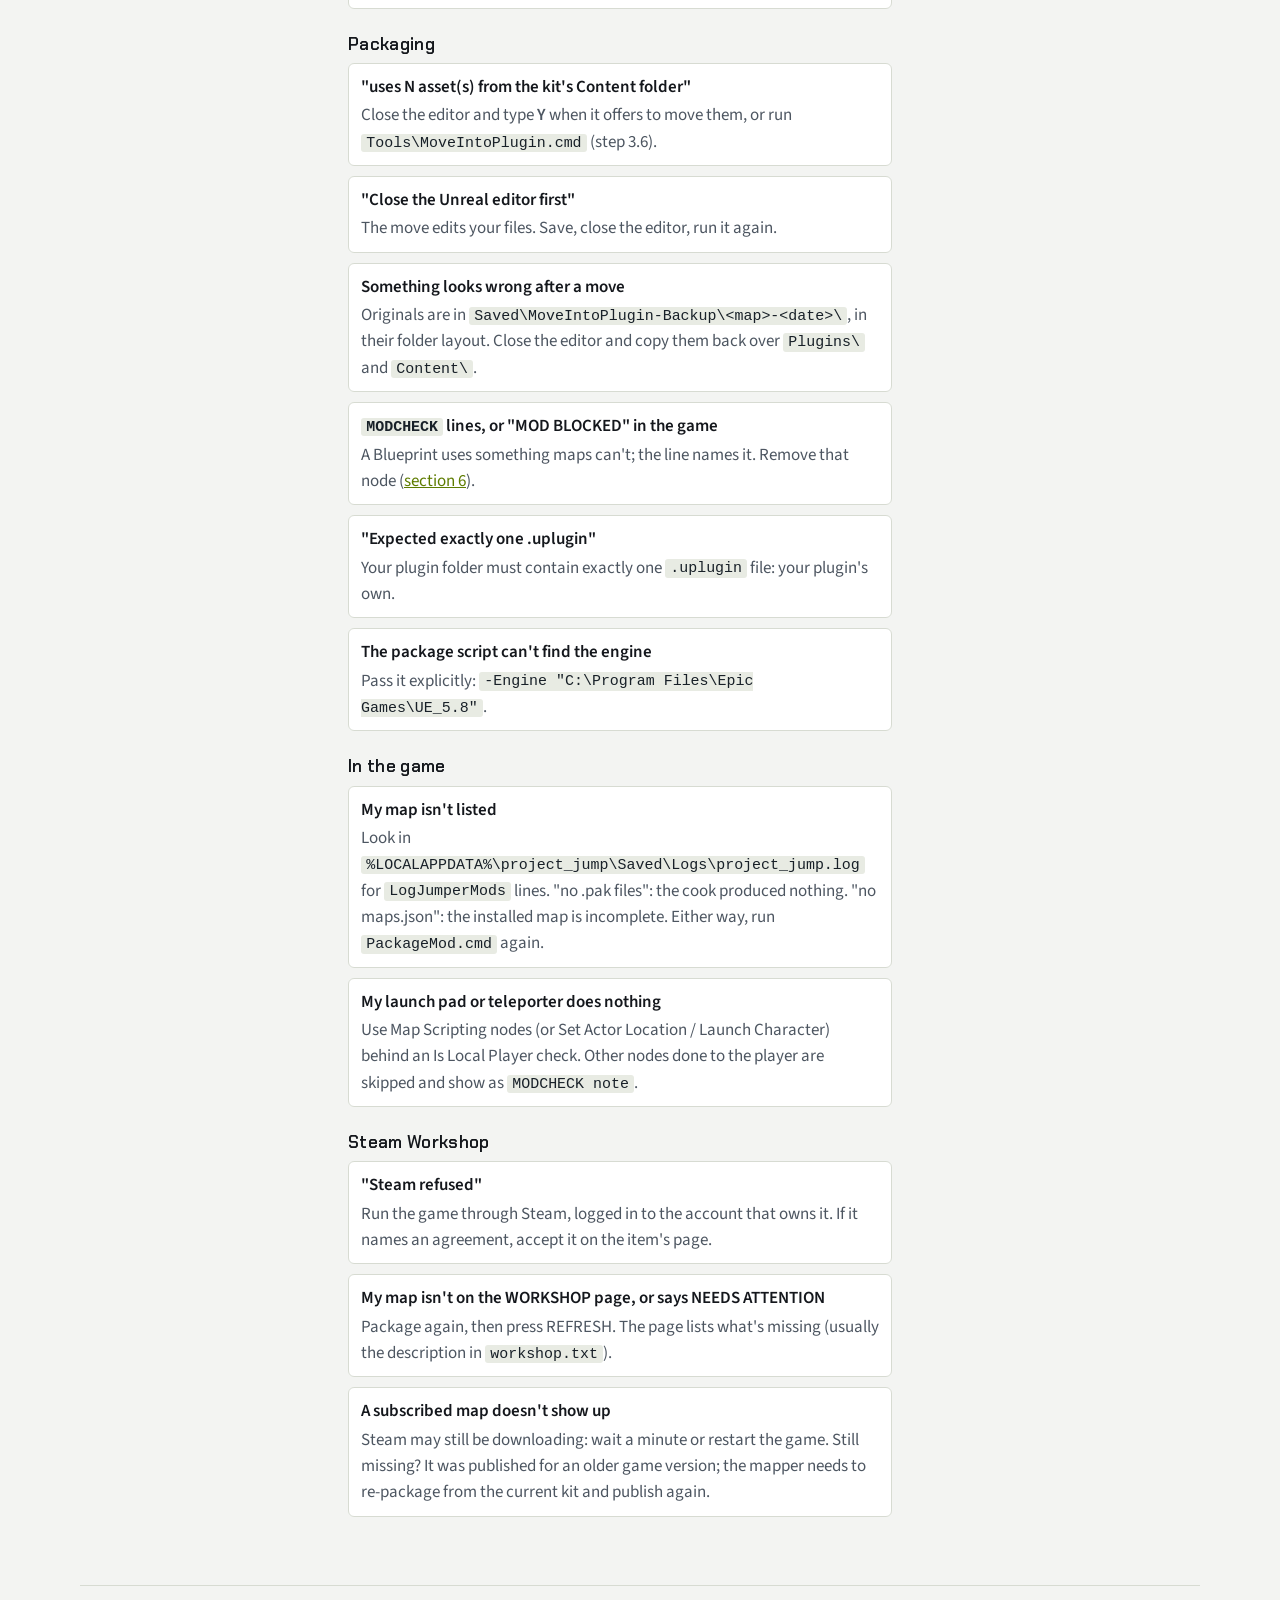
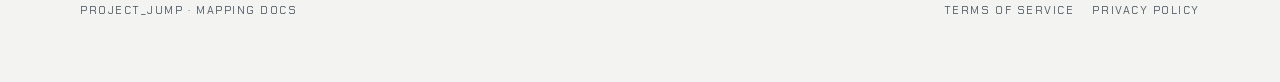
==== commit 20949aa1: "Map guide: shorter, easier rewrite - "Read this first": six rules that cover most stuck maps - Every" ====
--- a/index.html
+++ b/index.html
@@ -17,322 +17,431 @@
 <header class="masthead">
   <div class="eyebrow">Mapping guide · Unreal Engine 5.8 · Map Kit 1.0</div>
   <h1>project_jump Map Kit</h1>
-  <p class="lede">Make a map, play it with the real movement in the editor, package it, share it. This is the whole workflow; nothing here needs code.</p>
+  <p class="lede">Make a map, play it with the real movement in the editor, package it, share it. No code needed. <strong>New here? Read the six rules below, then follow the Quick start.</strong></p>
 </header>
 
 <div class="frame">
 <nav class="toc" aria-label="Sections">
-  <div class="label">Sections</div>
+  <a class="first" href="#rules">Read this first</a>
+  <div class="label">Get started</div>
   <ol>
     <li><a href="#need"><span class="n">1</span>What you need</a></li>
-    <li><a href="#layout"><span class="n">2</span>How a map is organised</a></li>
+    <li><a href="#layout"><span class="n">2</span>Your plugin folder</a></li>
     <li><a href="#start"><span class="n">3</span>Quick start</a></li>
-    <li><a href="#movement"><span class="n">4</span>Building for the movement</a></li>
-    <li><a href="#timer"><span class="n">5</span>Timer zones</a></li>
+  </ol>
+  <div class="label">Build</div>
+  <ol>
+    <li><a href="#movement"><span class="n">4</span>Collision and sizes</a></li>
+    <li><a href="#timer"><span class="n">5</span>Timer zones, map card</a></li>
     <li><a href="#bp"><span class="n">6</span>Blueprints</a></li>
+  </ol>
+  <div class="label">Ship</div>
+  <ol>
     <li><a href="#package"><span class="n">7</span>Package it</a></li>
     <li><a href="#share"><span class="n">8</span>Steam Workshop</a></li>
     <li><a href="#mp"><span class="n">9</span>Multiplayer</a></li>
     <li><a href="#updates"><span class="n">10</span>Game updates</a></li>
+  </ol>
+  <div class="label">Help</div>
+  <ol>
     <li><a href="#trouble"><span class="n">11</span>Troubleshooting</a></li>
   </ol>
 </nav>
 
 <main>
+<section id="rules" class="must">
+  <h2>Read this first</h2>
+  <p class="sub">Six rules. Most stuck maps broke one of them.</p>
+  <ol>
+    <li><strong>Use Unreal Engine 5.8.</strong> Asked to rebuild modules? Say <strong>No</strong>: wrong version. <a href="#need">More</a></li>
+    <li><strong>Keep everything in your map's plugin folder</strong> (<strong>YourPluginName Content</strong> in the Content Browser). Fab and Megascans imports get moved there for you when you package. <a href="#layout">More</a></li>
+    <li><strong>Never rename your plugin.</strong> Leaderboards and the Workshop use its name.</li>
+    <li><strong>Give everything players jump on box or convex collision.</strong> With "complex as simple" collision or BSP brushes, players can get stuck on edges and walls. <a href="#movement">More</a></li>
+    <li><strong>Add a Player Start</strong>, plus a Start and a Finish timer zone. <a href="#timer">More</a></li>
+    <li><strong>Test with Play in the editor as you build.</strong> When the map is finished, package it with <code>Tools\PackageMod.cmd</code> and give it a final check in the game from Steam. <a href="#package">More</a></li>
+  </ol>
+</section>
+
 <section id="need">
   <h2><span class="n">1</span>What you need</h2>
   <ul>
-    <li><strong>Unreal Engine 5.8</strong> from the Epic Games Launcher (Library → Engine Versions → +). Any 5.8.x is fine; 5.7 or older will not open the kit. Nothing else from Epic, and no Visual Studio: the game ships in the kit as a compiled module, the editor just loads it.</li>
-    <li><strong>The kit</strong>, unzipped somewhere short, e.g. <code>D:\JumperMapKit</code>. Keep it off OneDrive-style synced folders.</li>
-    <li><strong>The game</strong> installed from Steam, to play your packaged map outside the editor.</li>
+    <li><strong>Unreal Engine 5.8</strong> from the Epic Games Launcher (Library → Engine Versions → +). Any 5.8.x works; 5.7 or older won't open the kit.</li>
+    <li><strong>The kit</strong>, unzipped to a short path like <code>D:\JumperMapKit</code>. Not in OneDrive or any other synced folder.</li>
+    <li><strong>The game</strong> from Steam, to play your packaged map.</li>
   </ul>
 </section>
 
 <section id="layout">
-  <h2><span class="n">2</span>How a map is organised <span style="font-weight:600;color:var(--ink-2);font-size:.6em">read this first</span></h2>
-  <p>Unreal calls the container a <strong>plugin</strong>; think of it as <strong>your mod folder</strong>. One mod folder holds one map (or several), plus every asset those maps use. The mod folder's name is what the game knows you by, so you create it once and never rename it. The map inside it is a normal Unreal level file. Names can be the same; here the mod is <code>YourMapName</code> and so is the map. <code>YourMapName</code> is a placeholder: wherever you see it in this guide, use your own name instead.</p>
+  <h2><span class="n">2</span>Your plugin folder</h2>
+  <p>Your map lives in its own <strong>plugin</strong>: a folder under <code>Plugins\</code> that holds your level (or several) and every asset they use.</p>
+  <p>In this guide, <code>YourPluginName</code> stands for your plugin's name and <code>YourMapName</code> for your level's. Use your own names; they can be the same.</p>
 <pre><code>JumperMapKit\
   project_jump.uproject          <span class="c">&lt;- the kit (never edit this)</span>
   Content\                       <span class="c">&lt;- the game's own assets: use them, don't change them</span>
   Plugins\
-    <span class="you">YourMapName\</span>                   <span class="c">&lt;- YOUR MOD FOLDER (the "plugin"), made once in step 3.2</span>
-      YourMapName.uplugin          <span class="c">&lt;- made for you</span>
-      Content\                   <span class="c">&lt;- shows in the Content Browser as "YourMapName Content"</span>
+    <span class="you">YourPluginName\</span>              <span class="c">&lt;- YOUR PLUGIN FOLDER, made once in step 3.2</span>
+      YourPluginName.uplugin     <span class="c">&lt;- made for you</span>
+      Content\                   <span class="c">&lt;- shows in the Content Browser as "YourPluginName Content"</span>
         Maps\
-          <span class="you">YourMapName.umap</span>         <span class="c">&lt;- your level, step 3.4</span>
+          <span class="you">YourMapName.umap</span>       <span class="c">&lt;- your level, step 3.4</span>
         Meshes\                  <span class="c">&lt;- anything you import or create: your choice of folders</span>
         Materials\
         Textures\</code></pre>
-  <div class="rule"><p><strong>Rule:</strong> everything you add goes under <code>Plugins\YourMapName\Content</code>. The kit's own <code>Content</code> folder holds the game's assets — use them freely, every player already has them — but don't put your own things there: the package step stops and lists anything of yours it finds in it.</p></div>
+  <div class="rule"><p><strong>Rule:</strong> everything you add goes under <code>Plugins\YourPluginName\Content</code>. The kit's own <code>Content</code> folder is the game's assets: use them freely (every player has them), but don't add yours there.</p></div>
 </section>
 
 <section id="start">
   <h2><span class="n">3</span>Quick start</h2>
   <ol class="steps">
-    <li><div><h3>Open the kit</h3><p>Double-click <code>project_jump.uproject</code>. The first open compiles shaders and takes a few minutes. If the editor offers to rebuild modules, say <strong>No</strong>: that means the wrong engine version.</p></div></li>
-    <li><div><h3>Make your mod folder (once)</h3><p>Menu <strong>Edit → Plugins</strong>. In the Plugins window click <strong>+ Add</strong> (top left). Pick the <strong>Content Only</strong> template. Fill in:</p>
-      <ul><li><strong>Plugin Name</strong>: letters and digits only, no spaces: <code>YourMapName</code>. This is the name forever (leaderboards, Workshop, the game's map list all hang off it).</li><li><strong>Author</strong>: you. Everything else can stay as it is.</li></ul>
-      <p>Click <strong>Create Plugin</strong>. No restart is needed. Close the Plugins window.</p></div></li>
-    <li><div><h3>See it in the Content Browser</h3><p>Open the Content Browser (<strong>Window → Content Browser</strong> if it isn't already at the bottom). Click its <strong>Settings</strong> button (top right of the browser) and tick <strong>Show Plugin Content</strong>. In the left-hand tree, below <code>Content</code>, you now see <strong>YourMapName Content</strong>. Right-click it → <strong>New Folder</strong> → <code>Maps</code>.</p></div></li>
-    <li><div><h3>Make the level</h3><p>Menu <strong>File → New Level</strong> → <strong>Basic</strong> (floor, light, sky; easiest to start from) or <strong>Empty Level</strong>. Then <strong>File → Save Current Level As...</strong>: in the dialog, navigate into <strong>YourMapName Content → Maps</strong>, name it <code>YourMapName</code>, Save. Check the tab title at the top of the viewport now says <code>YourMapName</code>. Don't name a map after a shipped one (<code>Aquatic</code>, <code>JumpLevel2</code>, <code>Tutorial</code>, <code>MainMenu</code>).</p></div></li>
-    <li><div><h3>Player Start</h3><p>Open the <strong>Place Actors</strong> panel (<strong>Window → Place Actors</strong>), search "Player Start", drag it onto your floor. Rotate it to face the way players should look on spawn. Without it the game can't spawn anyone.</p></div></li>
-    <li><div><h3>Build</h3><p>Add geometry (section 4 says what the movement needs from it). When you import meshes or textures, or create materials, do it with your <strong>YourMapName Content</strong> folder selected in the Content Browser so they land inside your mod. <strong>Everything your map uses has to be inside your plugin folder</strong> — the package step stops if it finds assets from the kit's plain <code>Content</code> folder, and lists them. (Every installed map shares that one <code>Content</code> path in the game, so two maps with the same pack in it would overwrite each other's copies.) Fab and Megascans always import into <code>Content</code>, so <strong>you don't move anything by hand</strong>: just package. When the package step finds assets in <code>Content</code>, it offers to move them for you. Close the editor, type <strong>Y</strong>, and it moves every asset your map uses into your plugin, fixes every reference, and packages again. Assets in <code>Content</code> that your map doesn't use are left alone. Fab's shared master materials (<code>Content\Fab\Materials</code>, <code>MaterialFunctions</code>, <code>MaterialParameterCollection</code>, <code>Textures</code>) come with the kit and the game: they stay where they are, and every map uses the game's copy. You can also run the move on its own at any time: close the editor and double-click <code>Tools\MoveIntoPlugin.cmd</code>. It keeps a copy of every file it touches in <code>Saved\MoveIntoPlugin-Backup\</code>.</p></div></li>
-    <li><div><h3>Play</h3><p>Press <strong>Play</strong> (the ▶ button in the toolbar). That is the real game: real movement, HUD, saves, timer, RPG. <kbd>Esc</kbd> opens the pause menu (CONTROLS shows every bind), <kbd>~</kbd> opens the console. Save the level (<kbd>Ctrl</kbd>+<kbd>S</kbd>) as you go.</p></div></li>
-    <li><div><h3>Package it</h3><p>When it plays right, package it (section 7) and it appears in the game's map list.</p></div></li>
-  </ol>
+    <li><div><h3>Open the kit</h3><p>Double-click <code>project_jump.uproject</code>. The first open takes a few minutes (shaders). Asked to rebuild modules? Say <strong>No</strong>: you have the wrong engine version.</p></div></li>
+    <li><div><h3>Make your plugin (once)</h3><p><strong>Edit → Plugins → + Add</strong> (top left) → <strong>Content Only</strong>.</p>
+      <ul><li><strong>Plugin Name</strong>: letters and digits only, e.g. <code>YourPluginName</code>. <strong>It's permanent.</strong></li><li><strong>Author</strong>: you. Leave the rest.</li></ul>
+      <p>Click <strong>Create Plugin</strong>. No restart needed.</p></div></li>
+    <li><div><h3>Show it in the Content Browser</h3><p>Content Browser (<strong>Window → Content Browser</strong>) → <strong>Settings</strong> (top right) → tick <strong>Show Plugin Content</strong>. Right-click <strong>YourPluginName Content</strong> in the folder tree → <strong>New Folder</strong> → <code>Maps</code>.</p></div></li>
+    <li><div><h3>Make the level</h3><p><strong>File → New Level → Basic</strong> (floor, light, sky) or <strong>Empty Level</strong>. Then <strong>File → Save Current Level As...</strong> into <strong>YourPluginName Content → Maps</strong>, named <code>YourMapName</code>. Don't reuse a shipped map's name (<code>Aquatic</code>, <code>JumpLevel2</code>, <code>Tutorial</code>, <code>MainMenu</code>).</p></div></li>
+    <li><div><h3>Add a Player Start</h3><p><strong>Window → Place Actors</strong>, search "Player Start", drag it onto your floor and rotate it to face where players should look. No Player Start, no spawn.</p></div></li>
+    <li><div><h3>Build</h3><p>Add geometry, with <strong>box collision on everything players jump on</strong> (section 4). Import and create assets with <strong>YourPluginName Content</strong> selected, so they land in your plugin folder.</p>
+      <p><strong>Fab and Megascans</strong> always import into the kit's <code>Content</code> instead. Leave them there: the package step moves them for you.</p>
+      <details><summary>How the automatic move works</summary>
+        <ul>
+          <li>When the package step finds assets your map uses in <code>Content</code>, it offers to move them. Close the editor and type <strong>Y</strong>: it moves them into your plugin, fixes every reference, and packages again.</li>
+          <li>Assets your map doesn't use are left alone.</li>
+          <li>Fab's shared master materials (<code>Content\Fab\Materials</code>, <code>MaterialFunctions</code>, <code>MaterialParameterCollection</code>, <code>Textures</code>) stay put: the kit and the game both have them.</li>
+          <li>To move without packaging: close the editor, double-click <code>Tools\MoveIntoPlugin.cmd</code>.</li>
+          <li>Every file it touches is backed up to <code>Saved\MoveIntoPlugin-Backup\</code>.</li>
+          <li>Why: in the game every map shares one <code>Content</code> path, so two maps with the same pack there would overwrite each other's copies.</li>
+        </ul>
+      </details></div></li>
+    <li><div><h3>Play</h3><p>Press <strong>Play</strong> (▶). That's the real game: movement, HUD, saves, timer, RPG. <kbd>M</kbd> opens the pause menu (CONTROLS lists the binds), <kbd>~</kbd> the console, and <kbd>Esc</kbd> stops playing and returns to the editor. Save often (<kbd>Ctrl</kbd>+<kbd>S</kbd>).</p></div></li>
+    <li><div><h3>Package it</h3><p>Double-click <code>Tools\PackageMod.cmd</code> (section 7). Your map appears in the game's map list.</p></div></li>
+  </ol>
+  <div class="ready">
+    <h3>Before you publish</h3>
+    <ul class="checklist">
+      <li>Player Start (step 3.5)</li>
+      <li>Box or convex collision on everything players jump on (<a href="#movement">4</a>)</li>
+      <li>A Start and a Finish timer zone (<a href="#timer">5</a>)</li>
+      <li>Map card with a thumbnail and a difficulty per route (<a href="#card">5</a>)</li>
+      <li>Packaged and played in the real game (<a href="#package">7</a>)</li>
+      <li><code>workshop.txt</code> filled in, <code>preview.png</code> added (<a href="#share">8</a>)</li>
+    </ul>
+  </div>
 </section>
 
 <section id="movement">
   <h2><span class="n">4</span>Building for the movement</h2>
-  <p>The movement is built on classic jump-map physics and reads the map as brushes. What this means for geometry:</p>
+  <p class="short"><span class="tag">In short</span>Anything players stand on, jump from or bounce off needs <strong>box or convex-hull collision</strong>.</p>
+  <p>The movement uses classic jump-map physics. At load it turns box and convex collision into movement brushes, where bounces and elevators work as intended and lineups repeat. Anything else falls back to engine collision, which plays worse.</p>
+
+  <h3 id="collision">Collision</h3>
+  <div class="tablewrap"><table>
+    <thead><tr><th>Collision on the mesh</th><th>Result</th></tr></thead>
+    <tbody>
+      <tr><td><span class="yes">✓</span> Box (any rotation: ramps, 45° sections), convex hull</td><td>Brush. Clean; bounces and elevators work.</td></tr>
+      <tr><td><span class="yes">✓</span> Blocking Volume</td><td>Brush (each convex piece). Good for invisible walls and smoothed-out bounces.</td></tr>
+      <tr><td><span class="meh">~</span> Sphere, capsule</td><td>Engine collision for the <em>whole</em> mesh. Fine for props; no elevators.</td></tr>
+      <tr><td><span class="no">✗</span> Per-triangle ("complex as simple"), geometry brushes (BSP)</td><td>Engine collision. Players catch on edges and stick to walls.</td></tr>
+    </tbody>
+  </table></div>
+  <p>A single sphere or capsule puts the whole mesh on engine collision, so keep curved shapes for props nobody jumps on.</p>
+  <p><strong>To see collision</strong>, turn on <strong>Show → Collision</strong> in the viewport. It draws the collision on every mesh.</p>
+  <p><strong>To fix a mesh's collision:</strong></p>
+  <ol>
+    <li>Double-click the mesh in the Content Browser to open it.</li>
+    <li>Click <strong>Collision → Remove Collision</strong>.</li>
+    <li>Click <strong>Collision → Add Box Simplified Collision</strong>, or a convex collision for angled shapes. If the shape isn't a single box (an L-shaped ledge, say), add several boxes to cover it.</li>
+    <li>In the mesh's Details panel, make sure <strong>Collision Complexity</strong> isn't set to <strong>Use Complex Collision As Simple</strong>.</li>
+  </ol>
+  <p><strong>Built it from geometry brushes (BSP)?</strong> Select the brush, click <strong>Brush Settings → Create Static Mesh</strong>, then fix the new mesh as above.</p>
+  <p>Cube-grid and Modeling Mode meshes often get per-triangle collision: players catch on a flat wall mid-air and "surf" along it instead of dropping.</p>
+  <details><summary>Check what the movement made of your map (CmWorld log)</summary>
+    <p>Play, open the Output Log and filter on <code>CmWorld</code>:</p>
+    <ul>
+      <li>each converted mesh or volume with angled faces: its brush count and where it is;</li>
+      <li>each skipped mesh, and why ("complex-as-simple", "sphere/capsule collision", "not convex"). Skipped means engine collision;</li>
+      <li>one line counting the Blocking Volumes.</li>
+    </ul>
+  </details>
+
   <h3>Sizes</h3>
-  <p><strong>1 game unit = 2.54 cm.</strong> Reference numbers, in both:</p>
   <div class="tablewrap"><table>
-    <thead><tr><th>Thing</th><th>Game units</th><th>cm</th></tr></thead>
+    <thead><tr><th>1 game unit = 2.54 cm</th><th>Game units</th><th>cm</th></tr></thead>
     <tbody>
       <tr><td>Player, standing</td><td class="num">70</td><td class="num">178</td></tr>
       <tr><td>Player, crouched</td><td class="num">50</td><td class="num">127</td></tr>
       <tr><td>Player radius</td><td class="num">15</td><td class="num">38.1</td></tr>
       <tr><td>Standing jump, height reached</td><td class="num">≈39</td><td class="num">≈99</td></tr>
       <tr><td>Sprint jump on flat ground, no strafing</td><td class="num">≈180</td><td class="num">≈450</td></tr>
-      <tr><td>Useful editor grid</td><td class="num">4 or 10</td><td class="num">10.16 or 25.4</td></tr>
     </tbody>
   </table></div>
-  <p>Good strafing adds a lot to the jump distance. Set the custom grid under Editor Preferences → Level Editor → Viewports → Grid Snapping ("Decimal" sizes), or just type sizes in the Details panel.</p>
-  <h3>Collision</h3>
-  <p><strong>Anything the player stands on, jumps from, jumps along or bounces off needs simple collision made of boxes or convex hulls.</strong> Those are read at map load into movement brushes; on brushes, elevators and bounces behave exactly as intended, and lineups are repeatable. Rotated boxes (ramps, 45° sections) and convex hulls are brushes too, with angled faces. What can't become a brush goes through the engine's own collision instead:</p>
+
+  <h3>Don't set Kill Z</h3>
+  <p>Leave <strong>Kill Z</strong> in World Settings at its default: a map that sets it removes the player with no respawn. Players save and load positions instead (<kbd>V</kbd> / <kbd>F</kbd>), so give them clear save spots and no soft-locks.</p>
+
+  <h3 id="ice">Ice</h3>
+  <p>Tag a surface <code>Slick</code> to make it ice: no friction, players keep their speed and can't stop or turn sharply, and slopes slide them downhill faster. Jumping works as normal.</p>
+  <ol>
+    <li>Select the mesh (or Blocking Volume) in the level.</li>
+    <li>In <strong>Details</strong>, search <code>Tags</code> and click <strong>+</strong> (Tags or Component Tags, either works).</li>
+    <li>Type <code>Slick</code>, press <kbd>Enter</kbd>. Play and walk on it: you should slide.</li>
+  </ol>
+  <ul>
+    <li>The tag only changes the movement: give it an icy material so players can see it.</li>
+    <li>Duplicates (<kbd>Ctrl</kbd>+<kbd>D</kbd>, <kbd>Alt</kbd>+drag) keep the tag.</li>
+    <li>Tagging a placed Blueprint makes all of it icy. For one piece, open the Blueprint, select that mesh in <strong>Components</strong> and add <code>Slick</code> to its <strong>Component Tags</strong>.</li>
+    <li>Tag in the editor. Tags are read when the map loads, so a Blueprint adding one while playing won't reliably work.</li>
+  </ul>
+
+  <h3>Performance</h3>
+  <p>Frame rate never changes the physics (it runs at a fixed rate), but players want high FPS. <code>stat fps</code> in the console shows your cost. The game uses Lumen; big landscapes with foliage are where frames go.</p>
+</section>
+
+<section id="timer">
+  <h2><span class="n">5</span>Timer zones and the map card</h2>
+  <p class="short"><span class="tag">In short</span>One <strong>Start</strong> zone, one <strong>Finish</strong> zone, and a <code>_Info</code> asset for the menu card.</p>
+
+  <h3>Timer zones</h3>
+  <p>Timed runs come from <strong>TimerZone</strong> actors: Place Actors → search "Timer Zone". Set these in Details:</p>
+  <ul>
+    <li><span class="zone start"></span><strong>Zone Type = Start</strong> (green). The clock starts when the player <em>leaves</em> it, so cover the whole spawn platform.</li>
+    <li><span class="zone finish"></span><strong>Zone Type = Finish</strong> (red). The clock stops when the player <em>enters</em> it, so make it generous.</li>
+    <li><strong>Box Extent</strong>: half-size, in cm.</li>
+    <li><strong>Route</strong> (Finish only): leave <code>main</code> for one finish. More finishes = more routes, each with its own leaderboard, all from the same Start. Name them what players say: <code>easy</code>, <code>hard</code>, <code>rocketless</code>.</li>
+  </ul>
+  <p>Ignore <strong>TutorialZone</strong>: it's for the game's tutorial.</p>
+  <details><summary>Leaderboard limits, and how the zones look</summary>
+    <ul>
+      <li>Online leaderboards: one per finish route, up to 32 per map. Route names: letters, numbers, spaces, <code>-</code> and <code>_</code>, up to 32 characters. Extra routes or other characters still count locally.</li>
+      <li>Every finish counts on the local leaderboard (<code>top</code> in the console).</li>
+      <li>Wireframes of the Start/Finish boxes show in the editor and the game. You can customize the look of them by adjusting <strong>Line Thickness</strong>, the colours and <strong>Draw Through Walls</strong>.</li>
+    </ul>
+  </details>
+
+  <h3 id="card">The map card</h3>
+  <p>In-game, the menu shows each map as a card: picture, name, gamemode, difficulty. Without one, yours gets a coloured placeholder and no difficulty or gamemode.</p>
+  <ol>
+    <li>In the Content Browser, open the folder your level is in (<strong>YourPluginName Content → Maps</strong>). Right-click → <strong>Data Asset</strong> → <strong>JumperMapInfo</strong>.</li>
+    <li>Name it exactly your level's name plus <code>_Info</code>: <code>YourMapName_Info</code>. The game only finds it with that name, next to the level.</li>
+    <li>Open it and fill in:</li>
+  </ol>
   <div class="tablewrap"><table>
-    <thead><tr><th>Collision on the mesh</th><th>What the movement does</th><th>Feel</th></tr></thead>
     <tbody>
-      <tr><td>Box, any rotation</td><td>movement brush</td><td>clean, elevators work</td></tr>
-      <tr><td>Convex hull</td><td>movement brush (angled faces)</td><td>clean, elevators work</td></tr>
-      <tr><td>Blocking Volume</td><td>movement brush (each convex piece)</td><td>clean, elevators work</td></tr>
-      <tr><td>Sphere, capsule</td><td>engine collision (whole mesh)</td><td>fine for props, no elevators</td></tr>
-      <tr><td>Per-triangle ("complex as simple")</td><td>engine collision</td><td>can catch and stick on edges</td></tr>
-      <tr><td>Geometry brushes (BSP: Box Brush etc.)</td><td>engine collision</td><td>same as per-triangle</td></tr>
+      <tr><td>Title</td><td>A custom map name. Empty = the level's name, as saved in the editor.</td></tr>
+      <tr><td>Author</td><td>You.</td></tr>
+      <tr><td>Gamemode</td><td>CJ. (BHOP, SURF and KZ are for later.)</td></tr>
+      <tr><td>Is Tutorial</td><td>Shows TUTORIAL instead of a difficulty.</td></tr>
+      <tr><td>Thumbnail</td><td>Square picture: screenshot while playing (<kbd>F9</kbd>), crop square (1024×1024 is plenty), import the PNG next to the level.</td></tr>
+      <tr><td>Routes</td><td>One entry per finish route: its Route name (<code>main</code> if just one) and a <strong>Number</strong> 1–10. The card shows the first and "+N routes".</td></tr>
     </tbody>
   </table></div>
-  <p>One mesh is all or nothing: if any collision shape on it can't be a brush (a sphere or capsule), the <strong>whole</strong> mesh uses engine collision. Keep curved shapes on props you don't jump on.</p>
-  <p>Check a mesh with <strong>Show → Collision</strong> in the viewport. Cube-grid and other Modeling Mode meshes often end up with per-triangle collision, and a flat wall made that way is many small faces the player catches on mid-air: it "surfs" along instead of dropping. Open the mesh, <strong>Collision → Remove Collision</strong>, then <strong>Collision → Add Box Simplified Collision</strong> (or a convex collision); build anything that isn't one box from several boxes. Geometry brushes: select one, <strong>Brush Settings → Create Static Mesh</strong>, then give the mesh a box. Don't tick "Use Complex Collision As Simple" on anything you jump on.</p>
-  <p>Blocking Volumes count as brushes too, so an invisible wall or a smoothed-out bounce made from one plays exactly like a box.</p>
-  <p>To see what the movement did with your map: Play, open the Output Log and filter on <code>CmWorld</code>. Every converted mesh or volume with angled faces gets a line with its brush count and where it is, every mesh it skipped gets a line saying why (e.g. "complex-as-simple", "sphere/capsule collision", "not convex"), and one line counts the Blocking Volumes. Each skipped mesh is a surface on the engine path.</p>
-  <ul>
-    <li><strong>Bounces</strong> are the point of a jump map: a bounce is a fast diagonal landing on the edge of a box, so build bounce surfaces from clean boxes with edges on the grid.</li>
-    <li><strong>Keep whole-unit sizes</strong> for ledges you intend to be exact: a 2.54 cm grid multiple. The loader snaps to a 1/16-unit grid, so small errors are forgiven, but don't build on random decimals if you want a known jump to be a known jump.</li>
-    <li><strong>Falling</strong> does not kill or respawn anyone, and don't make it: leave <strong>Kill Z</strong> in World Settings at its default (a map that sets it destroys the player with no respawn). Players save and load positions, jump-server style (Save Position = <kbd>V</kbd>, Load Position = <kbd>F</kbd> by default), so design for that: obvious save spots, no soft-locks.</li>
-    <li><strong>Scale test early.</strong> Drop a Player Start on your first platform and play: the pawn is the ruler. Ten minutes of jumping tells you more than any number here.</li>
-  </ul>
-  <h3>Ice (slick surfaces)</h3>
-  <p>Any surface can be ice. On ice the player has no friction and almost no grip: they keep their speed and can't stop or turn sharply. Gravity keeps pulling while they stand on it, so an icy slope slides them downhill and speeds them up. Jumping off ice works as normal.</p>
-  <p>To make something icy, give it the tag <code>Slick</code>:</p>
-  <ol>
-    <li>Click the mesh (or Blocking Volume) in the level.</li>
-    <li>In the <strong>Details</strong> panel, type <code>Tags</code> in the search box at the top.</li>
-    <li>Next to <strong>Tags</strong>, click <strong>+</strong>. (If you see both Tags and Component Tags, either works.)</li>
-    <li>Type <code>Slick</code> in the new box and press <kbd>Enter</kbd>.</li>
-    <li>Press Play and walk onto it: you should slide.</li>
-  </ol>
-  <p>Tagging a placed Blueprint makes every part of it icy. For one piece only: open the Blueprint, click that mesh in the <strong>Components</strong> list, and add <code>Slick</code> under <strong>Component Tags</strong> instead.</p>
-  <ul>
-    <li>The tag only changes the movement. Give the surface an icy-looking material so players can see what they're stepping on.</li>
-    <li>Copies keep the tag: tag one ice block, then duplicate it (<kbd>Ctrl</kbd>+<kbd>D</kbd>, or <kbd>Alt</kbd>+drag).</li>
-    <li>Set it in the editor. The game reads it when the map loads, so a tag a Blueprint adds while playing won't reliably work.</li>
-  </ul>
-  <h3>Performance</h3>
-  <p>The movement runs at its own fixed rate, so frame rate does not change the physics, but keep the map cheap anyway: players want high frame rates. <code>stat fps</code> in the console shows what you cost. The game uses Lumen; big open landscapes with foliage are where frames go.</p>
-</section>
-
-<section id="timer">
-  <h2><span class="n">5</span>Timer zones</h2>
-  <p>Timed runs and leaderboards come from <strong>TimerZone</strong> actors (Place Actors → search "Timer Zone"):</p>
-  <ul>
-    <li><span class="zone start"></span>One with <strong>Zone Type = Start</strong> where the run begins (green wireframe). The clock starts when the player <em>leaves</em> this box.</li>
-    <li><span class="zone finish"></span>One with <strong>Zone Type = Finish</strong> at the end (red wireframe). The clock stops when the player <em>enters</em> it.</li>
-    <li><strong>Box Extent</strong> is the box's half-size in cm. Make the start box cover the whole spawn platform so the run can't start early; make the finish generous.</li>
-    <li><strong>Route</strong> (finish zones only): the name this finish awards. One finish, leave it on <code>main</code>. Several finishes = several routes with their own leaderboards: name them <code>easy</code>, <code>hard</code>, <code>rocketless</code>, whatever players will call them. Everyone starts from the same start box.</li>
-    <li>Wireframes are visible in the editor and in the game. <strong>Line Thickness</strong>, the two colours and <strong>Draw Through Walls</strong> only change how they look.</li>
-  </ul>
-  <p><strong>Online leaderboards:</strong> each finish route gets its own, for up to 32 routes per map. Route names: letters, numbers, spaces, <code>-</code> and <code>_</code>, up to 32 characters. Extra routes, or names with other characters, still count on the local leaderboard.</p>
-  <p>Every finish counts on the local leaderboard (<code>top</code> in the console lists it). Ignore <strong>TutorialZone</strong>: it drives the game's tutorial and is not for maps.</p>
-  <h3>The map card: picture, gamemode, difficulty</h3>
-  <p>The menu shows every map as a card: a square picture, the name, the gamemode and how hard it is. Give yours one. In the Content Browser, in the same folder as your level, right-click → <strong>Data Asset</strong>, pick <strong>JumperMapInfo</strong>, and name it exactly <code>&lt;LevelName&gt;_Info</code> (level <code>Sky</code> → <code>Sky_Info</code>). Open it and fill in:</p>
-  <ul>
-    <li><strong>Title</strong>: what the card says (empty = the level name). <strong>Author</strong>: you.</li>
-    <li><strong>Gamemode</strong>: CJ. BHOP / SURF / KZ are listed for later.</li>
-    <li><strong>Is Tutorial</strong>: tick it for a teaching map; the card says TUTORIAL instead of a difficulty.</li>
-    <li><strong>Thumbnail</strong>: a square picture. Take a screenshot while playing in the editor (F9), crop it square (1024×1024 is plenty), import the PNG next to the level and pick it here.</li>
-    <li><strong>Routes</strong>: one entry per finish route — the Route names from your timer zones, <code>main</code> for a single route — each with a <strong>Number</strong> from 1 to 10. The tier (EASY 1–3, MEDIUM 4–5, HARD 6–8, INSANE 9–10) comes from the number. The card leads with the first entry and says "+N routes" for the rest.</li>
-  </ul>
-  <p>No <code>_Info</code> asset = the map still lists, with a coloured placeholder and no difficulty.</p>
+
   <h3>Rating a route</h3>
-  <p>The rating answers one question: <strong>who can finish this route, and how long does it take them?</strong> Nothing about which tricks it uses. One number per route; the tier comes from it.</p>
+  <p>Rate <strong>who can finish it, and how long it takes them</strong>, not which tricks it uses.</p>
   <div class="tablewrap"><table>
-    <tr><th>Tier</th><th>Who finishes it</th><th>#</th></tr>
-    <tr><td>EASY</td><td>a brand-new player</td><td>1 in their first hour · 2 in their first session · 3 in their first week</td></tr>
-    <tr><td>MEDIUM</td><td>a regular jumper</td><td>4 in one sitting · 5 over a few sessions</td></tr>
-    <tr><td>HARD</td><td>only experienced jumpers</td><td>6 in one session · 7 over a few sessions · 8 over weeks</td></tr>
-    <tr><td>INSANE</td><td>only the best players</td><td>9 a few people have · 10 one person has, or nobody yet</td></tr>
+    <tbody>
+      <tr><td><b class="t easy">EASY 1–3</b></td><td>a brand-new player</td></tr>
+      <tr><td><b class="t medium">MEDIUM 4–5</b></td><td>a regular jumper</td></tr>
+      <tr><td><b class="t hard">HARD 6–8</b></td><td>only experienced jumpers</td></tr>
+      <tr><td><b class="t insane">INSANE 9–10</b></td><td>only the best players</td></tr>
+    </tbody>
   </table></div>
-  <p>Three rules: rate the route as it's meant to be played (each route gets its own number; a skip or exploit doesn't change it); a rating is a guess until people play it — if nobody finishes your "3", change the number; not sure, ask in #mapping. 0 means "not rated yet".</p>
+  <p>Rate each route as meant to be played; skips don't count. If nobody finishes your "3", change it. Unsure? Ask in #mapping. 0 = not rated yet. <a href="difficulty.html">What each number means</a></p>
 </section>
 
 <section id="bp">
-  <h2><span class="n">6</span>Blueprints: making your map interactive</h2>
-  <p>Blueprints in your plugin run in the game. Use them for moving platforms, doors, buttons, launch pads, teleporters, low-gravity zones, timed sequences, sky and weather, on-screen text. All the normal Unreal nodes work on your own things: your actors, meshes, lights, sounds, effects and widgets.</p>
-
-  <h3>Moving the player: the Map Scripting nodes</h3>
-  <p>The player is special. Normal nodes can read it (where it is, how fast it's going, where it's looking) but can't change it. To move or change the player, use the <strong>Map Scripting</strong> nodes:</p>
-  <ol>
-    <li>Open your Blueprint's Event Graph.</li>
-    <li>Right-click on empty space and type <strong>Map Scripting</strong>: they're all listed there. (Typing a node's name, like <code>Launch Player</code>, works too.)</li>
-    <li>Plug the player into the <strong>Player</strong> pin. In a trigger, that's the <strong>Other Actor</strong> of the overlap event.</li>
-  </ol>
-  <div class="rule"><p><strong>Always check Is Local Player first</strong>, with a Branch. In multiplayer every player's game runs your triggers for its own player; the check makes each player move only themselves.</p></div>
-  <p>A launch pad:</p>
-<pre><code>On Component Begin Overlap (Box)
+  <h2><span class="n">6</span>Blueprints</h2>
+  <p>Blueprints in your plugin run in the game: moving platforms, doors, buttons, launch pads, teleporters, low gravity, timed sequences, sky and weather, on-screen text. Normal nodes work on all your own actors, meshes, lights, sounds, effects and widgets.</p>
+  <div class="rule"><p><strong>The player is the exception.</strong> Normal nodes can read it (position, speed, view) but not change it. Use the <strong>Map Scripting</strong> nodes, and <strong>check Is Local Player first</strong>.</p></div>
+
+  <h3>Moving the player</h3>
+  <ol>
+    <li>In the Event Graph, right-click and type <strong>Map Scripting</strong> to list them (or a node's name, like <code>Launch Player</code>).</li>
+    <li>Plug the player into the <strong>Player</strong> pin. In a trigger, that's the overlap's <strong>Other Actor</strong>.</li>
+    <li>Put a <strong>Branch</strong> on <strong>Is Local Player</strong> in front. In multiplayer every player's game runs your triggers; this makes each player move only themselves.</li>
+  </ol>
+<pre><code><span class="c">// a launch pad</span>
+On Component Begin Overlap (Box)
   -&gt; Branch (Condition: Is Local Player, Actor = Other Actor)
      True -&gt; Launch Player (Player = Other Actor,
                             Launch Velocity = 0, 0, 800,
                             Replace Vertical = ticked)</code></pre>
-  <p>A teleporter: the same, with <strong>Teleport Player With View</strong> (Location and View from a Target Point's Get Actor Location and Get Actor Rotation). A low-gravity zone: Begin Overlap → <strong>Set Player Gravity Scale</strong> 0.5, End Overlap → <strong>Reset Player Movement Scales</strong>.</p>
-  <p>Every run starts at normal: restarting, or walking back into the start box, puts the scales back to 1, and the triggers the player is standing in fire again (End Overlap, then Begin Overlap), so a zone around the start keeps working. Loading a save doesn't change them. The rest of your map isn't reset by a restart: a door that was opened stays open.</p>
+  <ul>
+    <li><strong>Teleporter:</strong> the same with <strong>Teleport Player With View</strong>, using a Target Point's Get Actor Location and Get Actor Rotation.</li>
+    <li><strong>Low gravity:</strong> Begin Overlap → <strong>Set Player Gravity Scale</strong> 0.5; End Overlap → <strong>Reset Player Movement Scales</strong>.</li>
+  </ul>
+  <details><summary>All Map Scripting nodes</summary>
+    <div class="tablewrap"><table>
+      <tbody>
+        <tr><td>Get Local Player</td><td>The player on this computer.</td></tr>
+        <tr><td>Is Player / Is Local Player</td><td>Is this actor a player / the player on this computer.</td></tr>
+        <tr><td>Launch Player</td><td>Pushes the player: adds to their speed, or replaces the up-down and/or sideways part.</td></tr>
+        <tr><td>Set / Add / Get Player Velocity</td><td>Speed and direction, in the speedometer's units.</td></tr>
+        <tr><td>Teleport Player</td><td>Moves the player. Aim a little above the floor; if the target is inside something, the player is nudged clear.</td></tr>
+        <tr><td>Teleport Player With View</td><td>The same, and turns them to face a direction.</td></tr>
+        <tr><td>Set / Get Player View</td><td>Where the player is looking.</td></tr>
+        <tr><td>Get Player Speed, Is Player On Ground / Crouched / Sprinting</td><td>Reads the movement.</td></tr>
+        <tr><td>Set Player Gravity / Speed / Jump Height Scale</td><td>1 = normal, 0.5 = half, 2 = double. Jump height 0 = no jumping. Every map starts at 1.</td></tr>
+        <tr><td>Reset Player Movement Scales</td><td>All three back to 1.</td></tr>
+        <tr><td>Is Run In Progress, Get Run Time, Is Player Practicing</td><td>Reads the run timer and practice mode.</td></tr>
+      </tbody>
+    </table></div>
+  </details>
+  <details><summary>Restarts, saves, and Unreal's own nodes</summary>
+    <ul>
+      <li>Restarting, or walking back into the start box, resets the scales to 1 and re-fires the triggers the player is standing in (End Overlap, then Begin Overlap), so a zone around the start keeps working. Loading a save doesn't change the scales.</li>
+      <li>A restart doesn't reset the rest of your map: an opened door stays open.</li>
+      <li>Unreal's <strong>Set Actor Location</strong>, <strong>Teleport</strong>, <strong>Launch Character</strong> and <strong>Set Control Rotation</strong> also work on the player.</li>
+      <li>Nothing moves a player who is spectating, watching a replay or flying in practice.</li>
+    </ul>
+  </details>
+
+  <h3 id="limits">What maps can't do</h3>
+  <p>The game won't load a map whose Blueprints try to:</p>
+  <ul>
+    <li><strong>reach outside the game</strong>: files, websites, programs, downloads, video files, the microphone;</li>
+    <li><strong>take over the game</strong>: quit, load another level, kick or rename players, pause, slow time, save games;</li>
+    <li><strong>change player settings</strong>: language, controls, graphics, sound, mouse cursor, window;</li>
+    <li><strong>find out who's playing</strong>: names, Steam IDs;</li>
+    <li><strong>change the game</strong>: the player (except via Map Scripting), game mode, HUD, leaderboards, or timer zones while playing. A map can't bring its own player or game mode.</li>
+  </ul>
+  <details><summary>Allowed, but limited</summary>
+    <ul>
+      <li>Normal nodes done to the player (Destroy Actor, Set Actor Hidden In Game, Set Life Span...) are skipped. Camera shakes and fades work.</li>
+      <li><strong>Execute Console Command</strong> only sets visual and sound settings (fog, clouds, sky, shadows, lighting, effects) to a number. Anything else is ignored, and it all resets when your map ends.</li>
+      <li><strong>Load Asset</strong> works for your content and the game's.</li>
+      <li>Blueprints can react to keys, but the game's controls come first. In the game, <kbd>Esc</kbd> always opens the menu.</li>
+      <li>"Run on Server" events do nothing; "Multicast" and "Run on Owning Client" work.</li>
+      <li>MetaSound's <strong>Wave Writer</strong> doesn't work in the game.</li>
+      <li>A map can use its own content and the game's, not another map's.</li>
+    </ul>
+  </details>
+  <p>The package step runs the same check:</p>
   <div class="tablewrap"><table>
-    <thead><tr><th>Node</th><th>What it does</th></tr></thead>
     <tbody>
-      <tr><td>Get Local Player</td><td>The player on this computer.</td></tr>
-      <tr><td>Is Player / Is Local Player</td><td>Is this actor a player / the player on this computer.</td></tr>
-      <tr><td>Launch Player</td><td>Pushes the player: adds to their speed, or replaces the up-down and/or sideways part.</td></tr>
-      <tr><td>Set / Add / Get Player Velocity</td><td>The player's speed and direction, in the speedometer's units.</td></tr>
-      <tr><td>Teleport Player</td><td>Moves the player. Put the target a little above the floor; if it's inside something, the player is nudged clear.</td></tr>
-      <tr><td>Teleport Player With View</td><td>The same, and turns them to face a direction.</td></tr>
-      <tr><td>Set / Get Player View</td><td>Where the player is looking.</td></tr>
-      <tr><td>Get Player Speed, Is Player On Ground / Crouched / Sprinting</td><td>Reads the movement.</td></tr>
-      <tr><td>Set Player Gravity / Speed / Jump Height Scale</td><td>1 = normal, 0.5 = half, 2 = double. Jump height 0 = no jumping. Every map starts at 1.</td></tr>
-      <tr><td>Reset Player Movement Scales</td><td>All three back to 1.</td></tr>
-      <tr><td>Is Run In Progress, Get Run Time, Is Player Practicing</td><td>Reads the run timer and practice mode.</td></tr>
+      <tr><td><code>MODCHECK BLOCKED</code></td><td>Names the Blueprint and the node that isn't allowed. Remove it and package again.</td></tr>
+      <tr><td><code>MODCHECK note</code></td><td>Allowed, but does nothing in the game (usually something done to the player without Map Scripting).</td></tr>
+      <tr><td><code>MODCHECK editor</code></td><td>An editor-only tool. Nothing to do.</td></tr>
     </tbody>
   </table></div>
-  <p>Unreal's own <strong>Set Actor Location</strong>, <strong>Teleport</strong>, <strong>Launch Character</strong> and <strong>Set Control Rotation</strong> also work on the player, so teleporters and launch pads built with those keep working. Nothing moves a player who is spectating, watching a replay or flying in practice.</p>
-
-  <h3>What maps can't do</h3>
-  <p>The game checks a map before it loads, and won't load it if a Blueprint tries to:</p>
-  <ul>
-    <li>reach outside the game: files and folders, websites, opening programs, downloading things, playing video files, the microphone;</li>
-    <li>leave or take over the game: quit, load another level, kick or rename players, pause the game, slow down time, save games;</li>
-    <li>change a player's settings: language, controls, graphics or sound settings, the mouse cursor, the window;</li>
-    <li>find out who is playing (names, Steam IDs);</li>
-    <li>change the game itself: the player (except through Map Scripting), the game mode, the HUD, the leaderboards. Set your timer zones up in the editor; they can't be moved or changed while playing. A map can't bring its own player or game mode.</li>
-  </ul>
-  <p>Some things are allowed but limited:</p>
-  <ul>
-    <li><strong>Doing something to the player with normal nodes</strong> (Destroy Actor, Set Actor Hidden In Game, Set Life Span...) is skipped. Camera shakes and camera fades work.</li>
-    <li><strong>Execute Console Command</strong> only changes visual and sound settings (fog, clouds, sky, shadows, lighting, effects), and only to a number. Anything else is ignored, and everything goes back to normal when your map ends.</li>
-    <li><strong>Load Asset</strong> works for your own content and the game's.</li>
-    <li><strong>Keys</strong>: your Blueprints can react to keys, but the game's controls always come first. <kbd>Esc</kbd> always opens the menu.</li>
-    <li><strong>Multiplayer</strong>: "Run on Server" events don't do anything; "Multicast" and "Run on Owning Client" work.</li>
-    <li>MetaSound's <strong>Wave Writer</strong> node doesn't work in the game.</li>
-    <li>A map can use its own content and the game's, not another map's.</li>
-  </ul>
-
-  <h3>When the check stops you</h3>
-  <p>The package step checks your map the same way the game does, and tells you what it found:</p>
-  <ul>
-    <li><code>MODCHECK BLOCKED</code>: the Blueprint and the node that isn't allowed. Remove that node and package again.</li>
-    <li><code>MODCHECK note</code>: allowed, but that part won't do anything in the game (usually something done to the player without a Map Scripting node).</li>
-    <li><code>MODCHECK editor</code>: an editor-only tool (see below). Nothing to do.</li>
-  </ul>
-  <p>If a pack you rely on needs something for a good reason, ask in #mapping: changing a rule comes with a game update, not a new kit.</p>
-
-  <h3>Asset packs (Ultra Dynamic Sky and the like)</h3>
-  <p>Fab packs work: import the pack and package as usual. <code>PackageMod.cmd</code> moves what your map uses into your plugin for you (section 3, Build). The sky, weather, clouds, sounds and effects are packaged with your map. The pack's editor tools (setup windows, readme, toolbar buttons) stay in the kit — Unreal never packages those for any game — and the check lists them as "editor tool". Packs with C++ code can't be used.</p>
+  <p>Need a blocked thing for a good reason? Ask in #mapping.</p>
+
+  <h3>Asset packs (Ultra Dynamic Sky etc.)</h3>
+  <p>Fab packs work: import and package as usual. The sky, weather, clouds, sounds and effects go with your map; the pack's editor tools (setup windows, readme, toolbar buttons) stay in the kit and show as editor tools in the check. Packs with C++ code can't be used.</p>
 </section>
 
 <section id="package">
   <h2><span class="n">7</span>Package it</h2>
-  <p>Double-click <code>Tools\PackageMod.cmd</code> and type your plugin's name when it asks (the folder under <code>Plugins</code>, e.g. <code>YourMapName</code>). That's all.</p>
-  <p>It checks your Blueprints (section 6), offers to move anything your map uses out of the kit's <code>Content</code> folder (section 3), packages your map into <code>Saved\Mods\YourMapName\</code> and installs it into the game. Launch the game from Steam: your map is in <strong>PLAY</strong>, with a CUSTOM tag on its card.</p>
-  <p>The first time takes a while (shaders). Later runs are quick. Package again after every change you want to test in the real game; the editor's Play button is for everything before that.</p>
-  <h3>A second map, later</h3>
-  <p><code>PackageMod.cmd</code> packages one mod folder — the plugin you name. The kit can hold as many as you like side by side, so a new map is a new plugin: <code>Plugins\SecondMap</code>, build the level there, package it (type <code>SecondMap</code> when it asks), publish. It gets its own Workshop item, page, picture and rating; the first map is untouched. (Adding a second level inside the same plugin also works — one item then carries both maps, which suits a map pack, not two unrelated maps.) Never rename a plugin: the name is how the game and the Workshop know your mod.</p>
+  <p class="short"><span class="tag">In short</span>Double-click <code>Tools\PackageMod.cmd</code> and type your plugin's name (<code>YourPluginName</code>). That's all.</p>
+  <p>It checks your Blueprints (section 6), offers to move assets out of the kit's <code>Content</code> (step 3.6), packages into <code>Saved\Mods\YourPluginName\</code> and installs into the game. Launch the game from Steam: your map is in <strong>PLAY</strong> with a CUSTOM tag.</p>
+  <ul>
+    <li>The first run is slow (shaders); later ones are quick.</li>
+    <li>Use the editor's Play while building. Package to test a change in the real game.</li>
+    <li><strong>Packaged maps don't load in the editor.</strong> It can't mount packages, so it lists neither your packaged map nor any Workshop map.</li>
+  </ul>
+  <h3>A second map</h3>
+  <p>Make a new plugin (<code>Plugins\SecondMap</code>, step 3.2), build there, and package it as <code>SecondMap</code>. It gets its own Workshop item, page, picture and rating. Two levels in one plugin share one Workshop item: fine for a map pack, not for unrelated maps.</p>
 </section>
 
 <section id="share">
-  <h2><span class="n">8</span>Share it on the Steam Workshop</h2>
-  <h3>Write the Workshop page</h3>
-  <p>The first time you package, the script creates a <code>Workshop</code> folder in your plugin:</p>
-<pre><code>Plugins\YourMapName\Workshop\
+  <h2><span class="n">8</span>Steam Workshop</h2>
+  <p class="short"><span class="tag">In short</span>Fill in <code>workshop.txt</code>, package again, publish from the game's <strong>WORKSHOP → UPLOAD</strong> tab.</p>
+
+  <h3>1. Write the page</h3>
+  <p>Your first package creates a <code>Workshop</code> folder:</p>
+<pre><code>Plugins\YourPluginName\Workshop\
   workshop.txt     <span class="c">the page: title, tags, visibility, description</span>
-  preview.png      <span class="c">the thumbnail in the Workshop list (you add it; under 1 MB, 16:9 looks best)</span>
+  preview.png      <span class="c">Workshop list thumbnail (you add it; under 1 MB, 16:9 looks best)</span>
   Screenshots\     <span class="c">the gallery (you add them; .png or .jpg)</span></code></pre>
-  <p>Open <code>workshop.txt</code> in any text editor and fill it in:</p>
-<pre><code>title: Sky Bounce
+<pre><code><span class="c">// workshop.txt</span>
+title: Sky Bounce
 tags: bounce, hard
 visibility: public
 description:
 Twelve bounces over a canyon. Two routes: the main one, and a rocketless
 one for people who hate themselves.</code></pre>
   <ul>
-    <li><strong>visibility</strong>: <code>public</code>, <code>friends</code>, <code>unlisted</code> (only people with the link) or <code>private</code> (only you). Use <code>private</code> for a first test.</li>
-    <li><strong>description</strong>: everything after that line, as many lines as you like. Steam's formatting works: <code>[b]bold[/b]</code>, <code>[i]italic[/i]</code>, <code>[url=https://...]a link[/url]</code>, <code>[list][*]...[/list]</code>.</li>
-  </ul>
-  <p>Then package again, so the game sees it.</p>
-  <h3>Publish</h3>
-  <ol>
-    <li>Launch the game from Steam.</li>
-    <li>Main menu → <strong>WORKSHOP</strong> → the <strong>UPLOAD</strong> tab. Your packaged maps are listed on the left. Pick yours: the right side shows exactly what the page will say, and anything that stops it from publishing.</li>
-    <li>Press <strong>PUBLISH TO WORKSHOP</strong>. The status line shows the upload. When it's done, <strong>OPEN WORKSHOP PAGE</strong> shows the item in the Steam overlay. If Steam asks you to accept the Workshop agreement, do it there, or the item stays hidden.</li>
-  </ol>
-  <h3>Update</h3>
-  <p>Change the map, package again, open <strong>WORKSHOP → UPLOAD</strong>, pick the map, write what changed in the box (it appears in the item's change notes), and press <strong>PUBLISH UPDATE</strong>.</p>
-  <ul>
-    <li>An update sends the map and your note. Tick <strong>Also update the title, description...</strong> to resend the page details from <code>workshop.txt</code> too; leave it off if you've been editing the page on Steam instead.</li>
-    <li><strong>Reset the leaderboards</strong> is your call on each update. Tick it when the update changes the course: new or moved jumps, bounces, a shortcut opened or closed. Everyone's times on the map start over, and old runs are no longer shown. Leave it off for lighting, looks or decoration: the times carry over. It can't be undone.</li>
-    <li>Screenshots go up with the first publish only. After that, add or remove them on the item's Workshop page.</li>
-    <li>The link between your map and its item is the <code>workshop.json</code> file in your mod folder. The package script keeps it across re-packages; don't delete it, or the next publish makes a second item.</li>
-  </ul>
+    <li><strong>visibility</strong>: <code>public</code>, <code>friends</code>, <code>unlisted</code> (link only) or <code>private</code> (only you). Use <code>private</code> for a first test.</li>
+    <li><strong>description</strong>: everything after that line. Steam formatting works: <code>[b]bold[/b]</code>, <code>[i]italic[/i]</code>, <code>[url=https://...]a link[/url]</code>, <code>[list][*]...[/list]</code>.</li>
+  </ul>
+  <p><strong>Then package again</strong> so the game sees it.</p>
+
+  <h3>2. Publish</h3>
+  <ol>
+    <li>Launch the game from Steam → <strong>WORKSHOP</strong> → <strong>UPLOAD</strong>.</li>
+    <li>Pick your map on the left. The right side previews the page and lists anything blocking it.</li>
+    <li>Press <strong>PUBLISH TO WORKSHOP</strong>. When it's done, <strong>OPEN WORKSHOP PAGE</strong>. If Steam asks you to accept the Workshop agreement, do it, or the item stays hidden.</li>
+  </ol>
+
+  <h3>Updating</h3>
+  <p>Change the map, package, <strong>WORKSHOP → UPLOAD</strong>, pick it, write what changed (it becomes the change notes), <strong>PUBLISH UPDATE</strong>.</p>
+  <ul>
+    <li><strong>Reset the leaderboards</strong>: tick it when the course changes (jumps, bounces, shortcuts). Everyone's times start over and old runs are hidden. Leave it off for looks and lighting. <strong>Can't be undone.</strong></li>
+    <li><strong>Also update the title, description...</strong> resends <code>workshop.txt</code>. Leave it off if you edit the page on Steam.</li>
+    <li>Screenshots only upload on the first publish; after that, manage them on Steam.</li>
+    <li><strong>Don't delete <code>workshop.json</code></strong> in your plugin folder: it links the map to its item. Without it, the next publish makes a second item.</li>
+  </ul>
+
   <h3>Playing Workshop maps</h3>
-  <p>Press Subscribe on a map's Workshop page — <strong>WORKSHOP → DOWNLOAD → BROWSE THE WORKSHOP</strong> opens it in the Steam overlay. The map downloads through Steam and appears in <strong>PLAY</strong> within a few seconds, with a WORKSHOP tag on its card. The DOWNLOAD tab lists what you're subscribed to, with its download state, and lets you unsubscribe.</p>
-  <p><strong>Packaged maps only load in the packaged game.</strong> A Workshop map (or one you packaged) is a package; the kit's editor plays from loose files and can't mount packages, so it lists none of them. Test packaged maps in the game itself.</p>
+  <p>Subscribe on the map's Workshop page (<strong>WORKSHOP → DOWNLOAD → BROWSE THE WORKSHOP</strong>). It appears in <strong>PLAY</strong> within seconds, tagged WORKSHOP. The DOWNLOAD tab lists your subscriptions, their download state, and lets you unsubscribe.</p>
+
   <h3>Without the Workshop</h3>
-  <p>Zip your mod folder (<code>Saved\Mods\YourMapName\</code> in the kit) and send it. Anyone who drops the folder into <code>%LOCALAPPDATA%\project_jump\Mods\</code> sees the map.</p>
+  <p>Zip <code>Saved\Mods\YourPluginName\</code> from the kit and send it. It goes in <code>%LOCALAPPDATA%\project_jump\Mods\</code>.</p>
 </section>
 
 <section id="mp">
   <h2><span class="n">9</span>Multiplayer</h2>
-  <p>Host a custom map like any other (pick it when hosting, or call a map vote). Players who don't have it:</p>
-  <ul>
-    <li><strong>Workshop maps download automatically.</strong> The lobby list marks the lobby [WORKSHOP]; clicking it downloads the map, then joins. The status line shows the progress. The map stays subscribed for them afterwards.</li>
-    <li><strong>A map vote for a Workshop map</strong> starts the download for everyone who lacks it the moment the vote starts, so the map is there if the vote passes.</li>
-    <li><strong>Maps that aren't on the Workshop</strong> can't be downloaded. The lobby list says "you don't have it" and joining explains why; send those players the zip.</li>
-  </ul>
-  <p><strong>Your Blueprints in multiplayer:</strong> every player's game runs your map on its own. A door one player opens stays shut for the others, and moving platforms aren't in step between players. Other players never set off your triggers on your screen, so a launch pad only launches whoever stepped on it.</p>
-  <p><strong>From the kit itself, multiplayer is off</strong> — the kit's editor has the console, so it could bring cheat settings into a lobby. Play multiplayer from the Steam version of the game. For the same reason, runs you finish inside the kit go to a separate local board (<code>Leaderboard.kit.json</code>) and never count.</p>
+  <ul>
+    <li><strong>Host</strong> a custom map like any other, or call a map vote for it.</li>
+    <li><strong>Workshop maps download automatically</strong> for players who lack them: when they click a [WORKSHOP] lobby (then they join), or as soon as a map vote starts. They stay subscribed afterwards.</li>
+    <li><strong>Non-Workshop maps can't be downloaded.</strong> The lobby says "you don't have it"; send those players the zip.</li>
+    <li><strong>Each player's game runs your Blueprints on its own.</strong> Doors and moving platforms aren't in sync between players, and a launch pad only launches whoever stepped on it.</li>
+    <li><strong>Multiplayer is off in the kit</strong> (its console could bring cheat settings into a lobby). Use the Steam game. Runs finished in the kit go to a separate local board (<code>Leaderboard.kit.json</code>) and never count.</li>
+  </ul>
 </section>
 
 <section id="updates">
   <h2><span class="n">10</span>When the game updates</h2>
-  <p>A game update that changes shipped content comes with a new kit (a new <code>Releases\&lt;version&gt;</code> folder inside it). Re-run <code>PackageMod.cmd</code> from the new kit to re-cook your map; the map itself does not change. Packages cooked against an old release may reference things the new game no longer has.</p>
+  <p>Updates that change shipped content come with a new kit (a new <code>Releases\&lt;version&gt;</code> folder). Run <code>PackageMod.cmd</code> again from it; your map itself doesn't change. Maps packaged for an old release may reference things the new game no longer has.</p>
 </section>
 
 <section id="trouble">
   <h2><span class="n">11</span>Troubleshooting</h2>
+
+  <h3>Opening the kit</h3>
   <dl class="trouble">
-    <div><dt>The editor asks to rebuild modules / "missing modules"</dt><dd>Wrong engine version. The kit needs 5.8.x.</dd></div>
-    <div><dt>My plugin folder isn't in the Content Browser</dt><dd>Settings → Show Plugin Content.</dd></div>
-    <div><dt>Map not listed in the game</dt><dd>Check <code>%LOCALAPPDATA%\project_jump\Saved\Logs\project_jump.log</code> for lines starting <code>LogJumperMods</code>. "no .pak files" means the cook did not produce output; "no maps.json" means the mod folder is incomplete: re-run <code>PackageMod.cmd</code>.</dd></div>
-    <div><dt>"MOD BLOCKED" in the game, or the package step fails with MODCHECK lines</dt><dd>A Blueprint uses something maps can't use; the line names it. Remove that node (section 6).</dd></div>
-    <div><dt>My launch pad or teleporter does nothing in the game</dt><dd>Use the Map Scripting nodes (or Set Actor Location / Launch Character) and check Is Local Player first. Other nodes done to the player are skipped; the package step lists them as <code>MODCHECK note</code>.</dd></div>
-    <div><dt>The package step stops with "uses N asset(s) from the kit's Content folder"</dt><dd>Close the editor and answer <strong>Y</strong> when it offers to move them (or double-click <code>Tools\MoveIntoPlugin.cmd</code>). See step 3.</dd></div>
-    <div><dt>"Close the Unreal editor first"</dt><dd>The move edits your files, so the editor can't have the kit open while it runs. Save, close the editor, run it again.</dd></div>
-    <div><dt>Something looks wrong after a move</dt><dd>Every file it changed is in <code>Saved\MoveIntoPlugin-Backup\&lt;map&gt;-&lt;date&gt;\</code> with its original folder layout. Close the editor and copy them back over <code>Plugins\</code> and <code>Content\</code>.</dd></div>
-    <div><dt>The player falls through my floor</dt><dd>The mesh has no simple collision, or the collision is per-triangle ("Use Complex as Simple"). Add a box collision.</dd></div>
-    <div><dt>The player sticks to a flat wall and slides along it</dt><dd>The wall isn't a brush to the movement (per-triangle cube-grid mesh, geometry brush). See the collision table in section 3; the <code>CmWorld</code> log lines name the culprits.</dd></div>
-    <div><dt>Elevators/bounces feel wrong on one platform</dt><dd>Its collision isn't a brush (per-triangle, or a sphere/capsule somewhere on the mesh). Check its <code>CmWorld</code> line.</dd></div>
-    <div><dt>The WORKSHOP page says Steam refused</dt><dd>The game must be running through Steam, logged in to the account that owns it. If it names an agreement, accept the Workshop agreement on the item's page.</dd></div>
-    <div><dt>My map isn't on the WORKSHOP page, or says NEEDS ATTENTION</dt><dd>Package your map again, then press REFRESH. The page lists what's missing (usually the description in <code>workshop.txt</code>).</dd></div>
-    <div><dt>A subscribed map doesn't show up</dt><dd>Steam may still be downloading it; give it a minute, or restart the game. If it still doesn't appear, the map was published for an older game version: ask the mapper to re-package from the current kit and publish again.</dd></div>
-    <div><dt>"Expected exactly one .uplugin"</dt><dd>The mod folder must contain only your plugin's descriptor.</dd></div>
+    <div><dt>Asks to rebuild modules / "missing modules"</dt><dd>Wrong engine version. The kit needs 5.8.x.</dd></div>
+    <div><dt>My plugin folder isn't in the Content Browser</dt><dd>Settings → Show Plugin Content (step 3.3).</dd></div>
+  </dl>
+
+  <h3>Playing in the editor</h3>
+  <dl class="trouble">
+    <div><dt>The player falls through my floor</dt><dd>No simple collision, or it's per-triangle ("Use Complex as Simple"). Add a box (<a href="#collision">section 4</a>).</dd></div>
+    <div><dt>The player sticks to a flat wall and slides along it</dt><dd>The wall isn't a brush (per-triangle cube-grid mesh, or a geometry brush). See the <a href="#collision">collision table</a>; the <code>CmWorld</code> log names the culprits.</dd></div>
+    <div><dt>Elevators or bounces feel wrong on one platform</dt><dd>Its collision isn't a brush (per-triangle, or a sphere/capsule somewhere on the mesh). Check its <code>CmWorld</code> line.</dd></div>
+    <div><dt>My packaged map or a Workshop map isn't in the editor</dt><dd>Expected: packaged maps only load in the game (<a href="#package">section 7</a>).</dd></div>
+  </dl>
+
+  <h3>Packaging</h3>
+  <dl class="trouble">
+    <div><dt>"uses N asset(s) from the kit's Content folder"</dt><dd>Close the editor and type <strong>Y</strong> when it offers to move them, or run <code>Tools\MoveIntoPlugin.cmd</code> (step 3.6).</dd></div>
+    <div><dt>"Close the Unreal editor first"</dt><dd>The move edits your files. Save, close the editor, run it again.</dd></div>
+    <div><dt>Something looks wrong after a move</dt><dd>Originals are in <code>Saved\MoveIntoPlugin-Backup\&lt;map&gt;-&lt;date&gt;\</code>, in their folder layout. Close the editor and copy them back over <code>Plugins\</code> and <code>Content\</code>.</dd></div>
+    <div><dt><code>MODCHECK</code> lines, or "MOD BLOCKED" in the game</dt><dd>A Blueprint uses something maps can't; the line names it. Remove that node (<a href="#limits">section 6</a>).</dd></div>
+    <div><dt>"Expected exactly one .uplugin"</dt><dd>Your plugin folder must contain exactly one <code>.uplugin</code> file: your plugin's own.</dd></div>
     <div><dt>The package script can't find the engine</dt><dd>Pass it explicitly: <code>-Engine "C:\Program Files\Epic Games\UE_5.8"</code>.</dd></div>
+  </dl>
+
+  <h3>In the game</h3>
+  <dl class="trouble">
+    <div><dt>My map isn't listed</dt><dd>Look in <code>%LOCALAPPDATA%\project_jump\Saved\Logs\project_jump.log</code> for <code>LogJumperMods</code> lines. "no .pak files": the cook produced nothing. "no maps.json": the installed map is incomplete. Either way, run <code>PackageMod.cmd</code> again.</dd></div>
+    <div><dt>My launch pad or teleporter does nothing</dt><dd>Use Map Scripting nodes (or Set Actor Location / Launch Character) behind an Is Local Player check. Other nodes done to the player are skipped and show as <code>MODCHECK note</code>.</dd></div>
+  </dl>
+
+  <h3>Steam Workshop</h3>
+  <dl class="trouble">
+    <div><dt>"Steam refused"</dt><dd>Run the game through Steam, logged in to the account that owns it. If it names an agreement, accept it on the item's page.</dd></div>
+    <div><dt>My map isn't on the WORKSHOP page, or says NEEDS ATTENTION</dt><dd>Package again, then press REFRESH. The page lists what's missing (usually the description in <code>workshop.txt</code>).</dd></div>
+    <div><dt>A subscribed map doesn't show up</dt><dd>Steam may still be downloading: wait a minute or restart the game. Still missing? It was published for an older game version; the mapper needs to re-package from the current kit and publish again.</dd></div>
   </dl>
 </section>
 </main>
--- a/site.css
+++ b/site.css
@@ -67,7 +67,8 @@
 /* ---- guide layout: sticky contents + main column ---- */
 .frame { max-width: 1120px; margin: 0 auto; display: grid; grid-template-columns: 220px minmax(0, 1fr); gap: 48px; padding-top: 24px; }
 nav.toc { position: sticky; top: 72px; align-self: start; padding-top: 12px; font-size: 14px; }
-nav.toc .label { font-family: "Chakra Petch", sans-serif; font-weight: 600; letter-spacing: .14em; text-transform: uppercase; font-size: 11px; color: var(--ink-2); margin-bottom: 8px; }
+nav.toc .label { font-family: "Chakra Petch", sans-serif; font-weight: 600; letter-spacing: .14em; text-transform: uppercase; font-size: 11px; color: var(--ink-2); margin: 16px 0 6px; }
+nav.toc .first { display: block; padding: 6px 10px; font-weight: 600; text-decoration: none; color: #0c0e12; background: var(--accent); border-radius: 6px; }
 nav.toc ol { list-style: none; margin: 0; padding: 0; display: flex; flex-direction: column; gap: 2px; }
 nav.toc a { display: block; padding: 4px 8px; border-left: 2px solid var(--line); text-decoration: none; color: var(--ink); }
 nav.toc a:hover { border-color: var(--accent); }
@@ -90,10 +91,49 @@
 .rule { background: var(--note-bg); border: 1px solid var(--note-line); border-left: 4px solid var(--accent); padding: 12px 16px; border-radius: 6px; margin: 14px 0; }
 .rule p { margin: 0; }
 
+/* "Read this first": the rules that cover most stuck maps */
+section.must { background: var(--paper); border: 1px solid var(--line); border-top: 4px solid var(--accent); border-radius: 8px; padding: 20px 22px 8px; margin-top: 12px; }
+.must h2 { font-size: 24px; margin-bottom: 4px; }
+.must .sub { color: var(--ink-2); margin-bottom: 14px; }
+.must ol { list-style: none; padding: 0; counter-reset: must; }
+.must li { position: relative; padding-left: 34px; margin-bottom: 10px; counter-increment: must; }
+.must li::before { content: counter(must); position: absolute; left: 0; top: -1px; font-family: "Chakra Petch", sans-serif; font-weight: 700; font-size: 20px; color: var(--accent-ink); font-variant-numeric: tabular-nums; }
+.must li > a { font-size: 14px; white-space: nowrap; margin-left: 4px; }
+.must li > a::after { content: " →"; }
+
+/* one-line summary at the top of a section */
+p.short { font-size: 18.5px; line-height: 1.45; margin-bottom: 16px; }
+.tag { font-family: "Chakra Petch", sans-serif; font-weight: 700; font-size: 11px; letter-spacing: .14em; text-transform: uppercase; color: var(--accent-ink); background: var(--chip); padding: 3px 7px; border-radius: 4px; margin-right: 10px; vertical-align: 2px; }
+
+/* detail that most readers can skip */
+details { border: 1px solid var(--line); border-radius: 6px; background: var(--paper); margin: 4px 0 16px; }
+details > summary { cursor: pointer; list-style: none; display: flex; gap: 10px; align-items: baseline; padding: 8px 14px; font-weight: 600; border-radius: 5px; }
+details > summary::-webkit-details-marker { display: none; }
+details > summary::before { content: "+"; flex: none; width: .8em; font-family: "Chakra Petch", sans-serif; font-weight: 700; color: var(--accent-ink); }
+details[open] > summary::before { content: "–"; }
+details > summary:hover { background: var(--chip); }
+details > summary:focus-visible { outline: 2px solid var(--accent); outline-offset: 2px; }
+details[open] > summary { border-bottom: 1px solid var(--line); border-radius: 5px 5px 0 0; }
+details > :not(summary) { margin-inline: 14px; }
+details > summary + * { margin-top: 12px; }
+details > :last-child { margin-bottom: 12px; }
+
+/* pre-publish checklist under the quick start */
+.ready { margin-top: 24px; padding: 14px 18px 4px; background: var(--note-bg); border: 1px solid var(--note-line); border-radius: 8px; }
+.ready h3 { margin: 0 0 8px; }
+.checklist { list-style: none; padding: 0; }
+.checklist li { position: relative; padding-left: 28px; }
+.checklist li::before { content: ""; position: absolute; left: 2px; top: .32em; width: 13px; height: 13px; border: 2px solid var(--accent-ink); border-radius: 3px; }
+
+.yes, .meh, .no { display: inline-block; width: 1.2em; font-weight: 700; }
+.yes { color: var(--easy); } .meh { color: var(--medium); } .no { color: var(--hard); }
+b.t { font-family: "Chakra Petch", sans-serif; font-weight: 700; letter-spacing: .1em; font-size: 13px; color: var(--c); }
+
 table { border-collapse: collapse; width: 100%; margin: 6px 0 16px; font-size: 15.5px; }
 th, td { text-align: left; padding: 7px 10px; border-bottom: 1px solid var(--line); vertical-align: top; }
 th { font-family: "Chakra Petch", sans-serif; font-weight: 600; letter-spacing: .08em; text-transform: uppercase; font-size: 12px; color: var(--ink-2); }
 td.num { font-variant-numeric: tabular-nums; white-space: nowrap; }
+table:not(:has(thead)) td:first-child { font-weight: 600; }
 .tablewrap { overflow-x: auto; }
 
 .zone { display: inline-block; width: .8em; height: .8em; border: 2px solid; margin-right: .35em; vertical-align: -1px; }
@@ -134,10 +174,14 @@
 .legal-links { margin-top: 32px; font-size: 15px; color: var(--ink-2); }
 
 @media (max-width: 800px) {
-  .frame { grid-template-columns: 1fr; gap: 20px; }
-  nav.toc { position: static; }
-  nav.toc ol { flex-direction: row; flex-wrap: wrap; gap: 4px 10px; }
+  .frame { grid-template-columns: minmax(0, 1fr); gap: 20px; }
+  nav.toc { position: static; display: flex; flex-wrap: wrap; align-items: center; gap: 4px 12px; }
+  nav.toc .label { display: none; }
+  nav.toc ol { display: contents; }
+  nav.toc li { margin: 0; }
   nav.toc a { border-left: 0; padding: 2px 0; }
+  nav.toc .first { padding: 2px 8px; }
+  section.must { padding: 16px 16px 6px; }
   nav.toc .n { width: auto; margin-right: .3em; }
   .site .mark small { display: none; }
 }
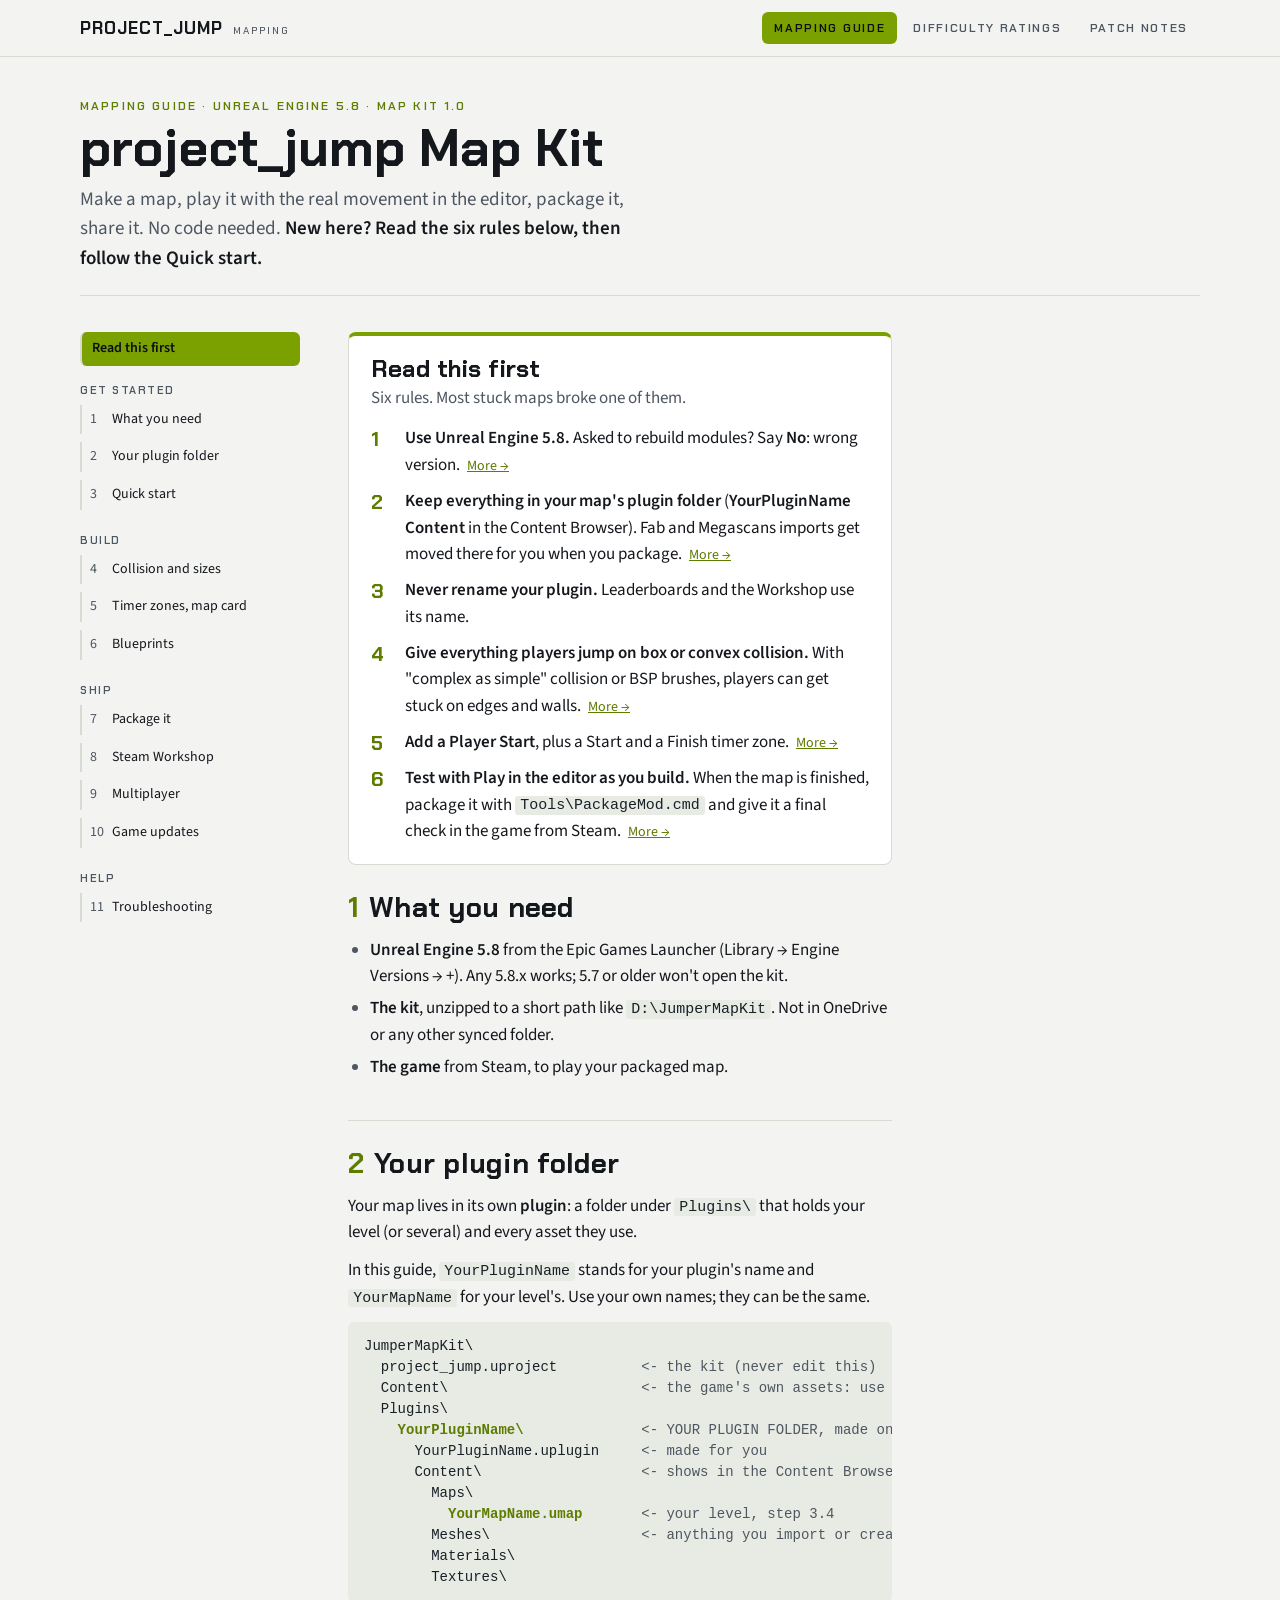
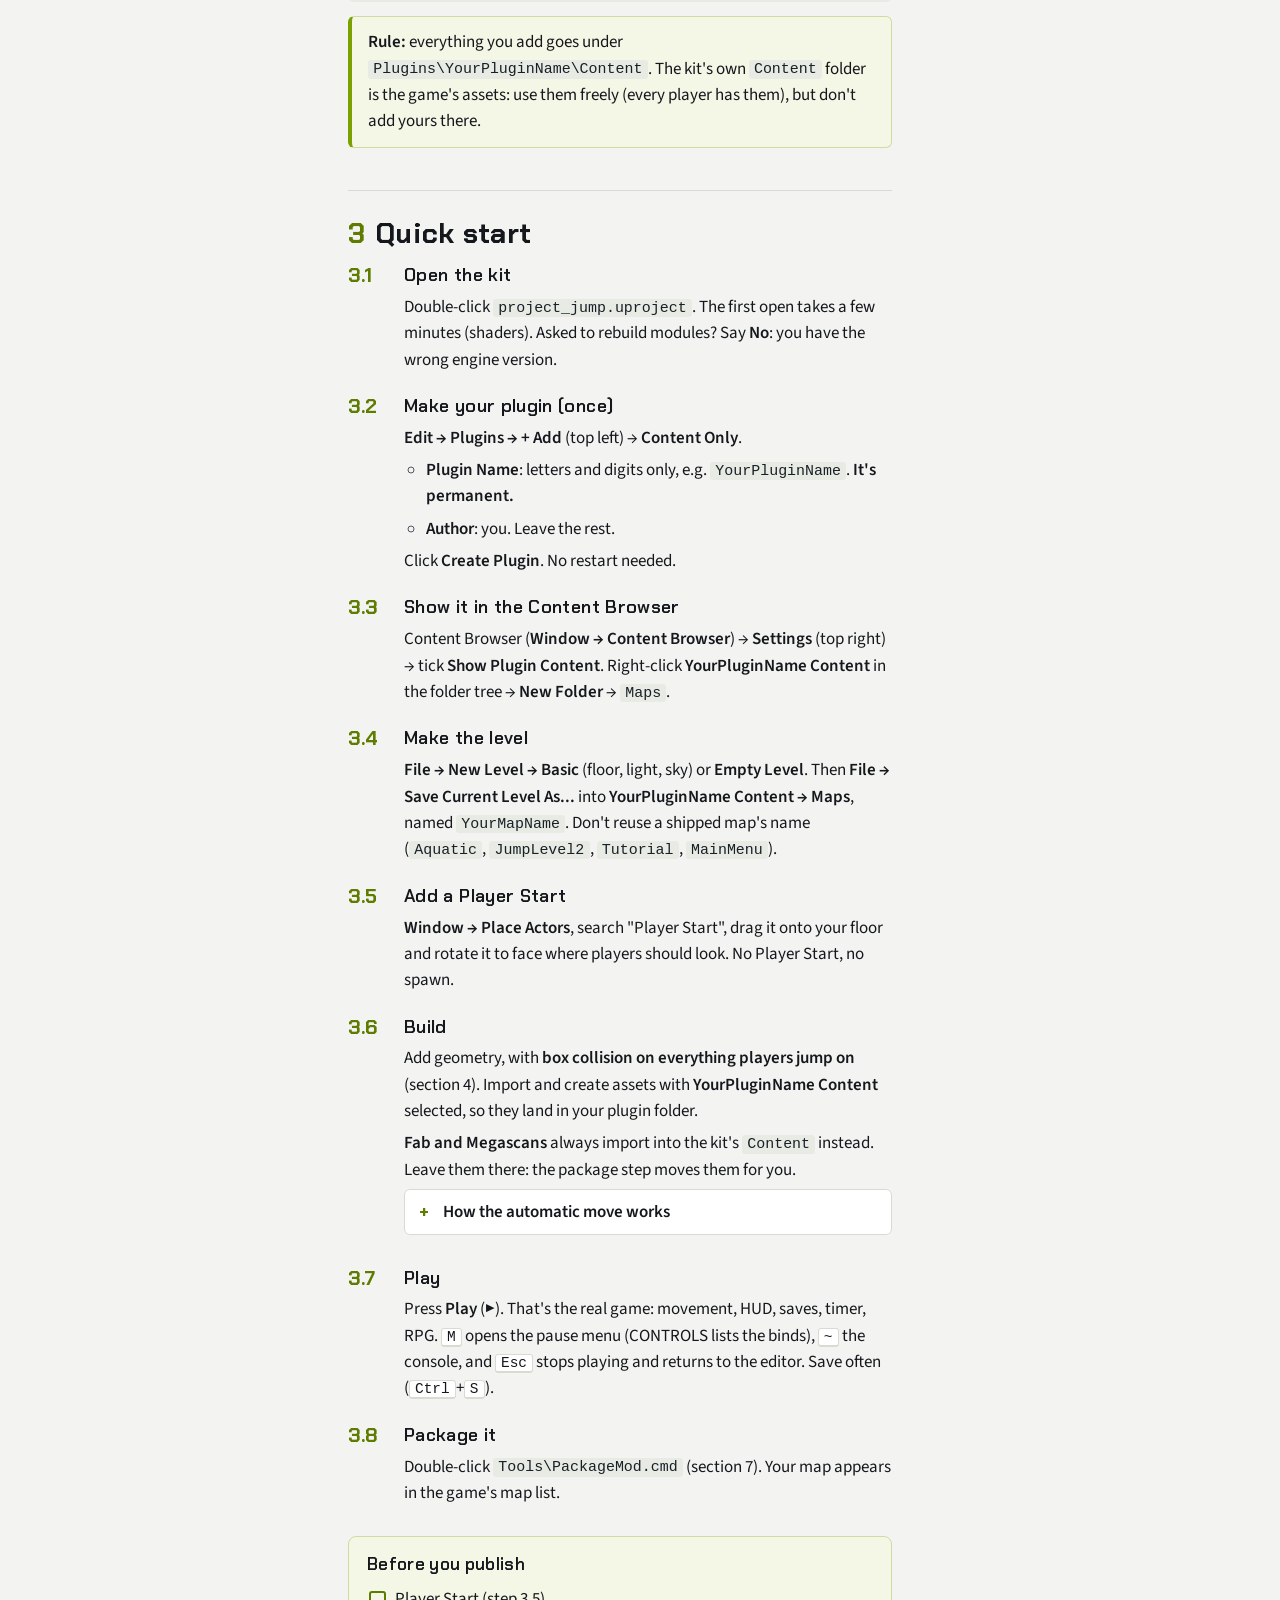
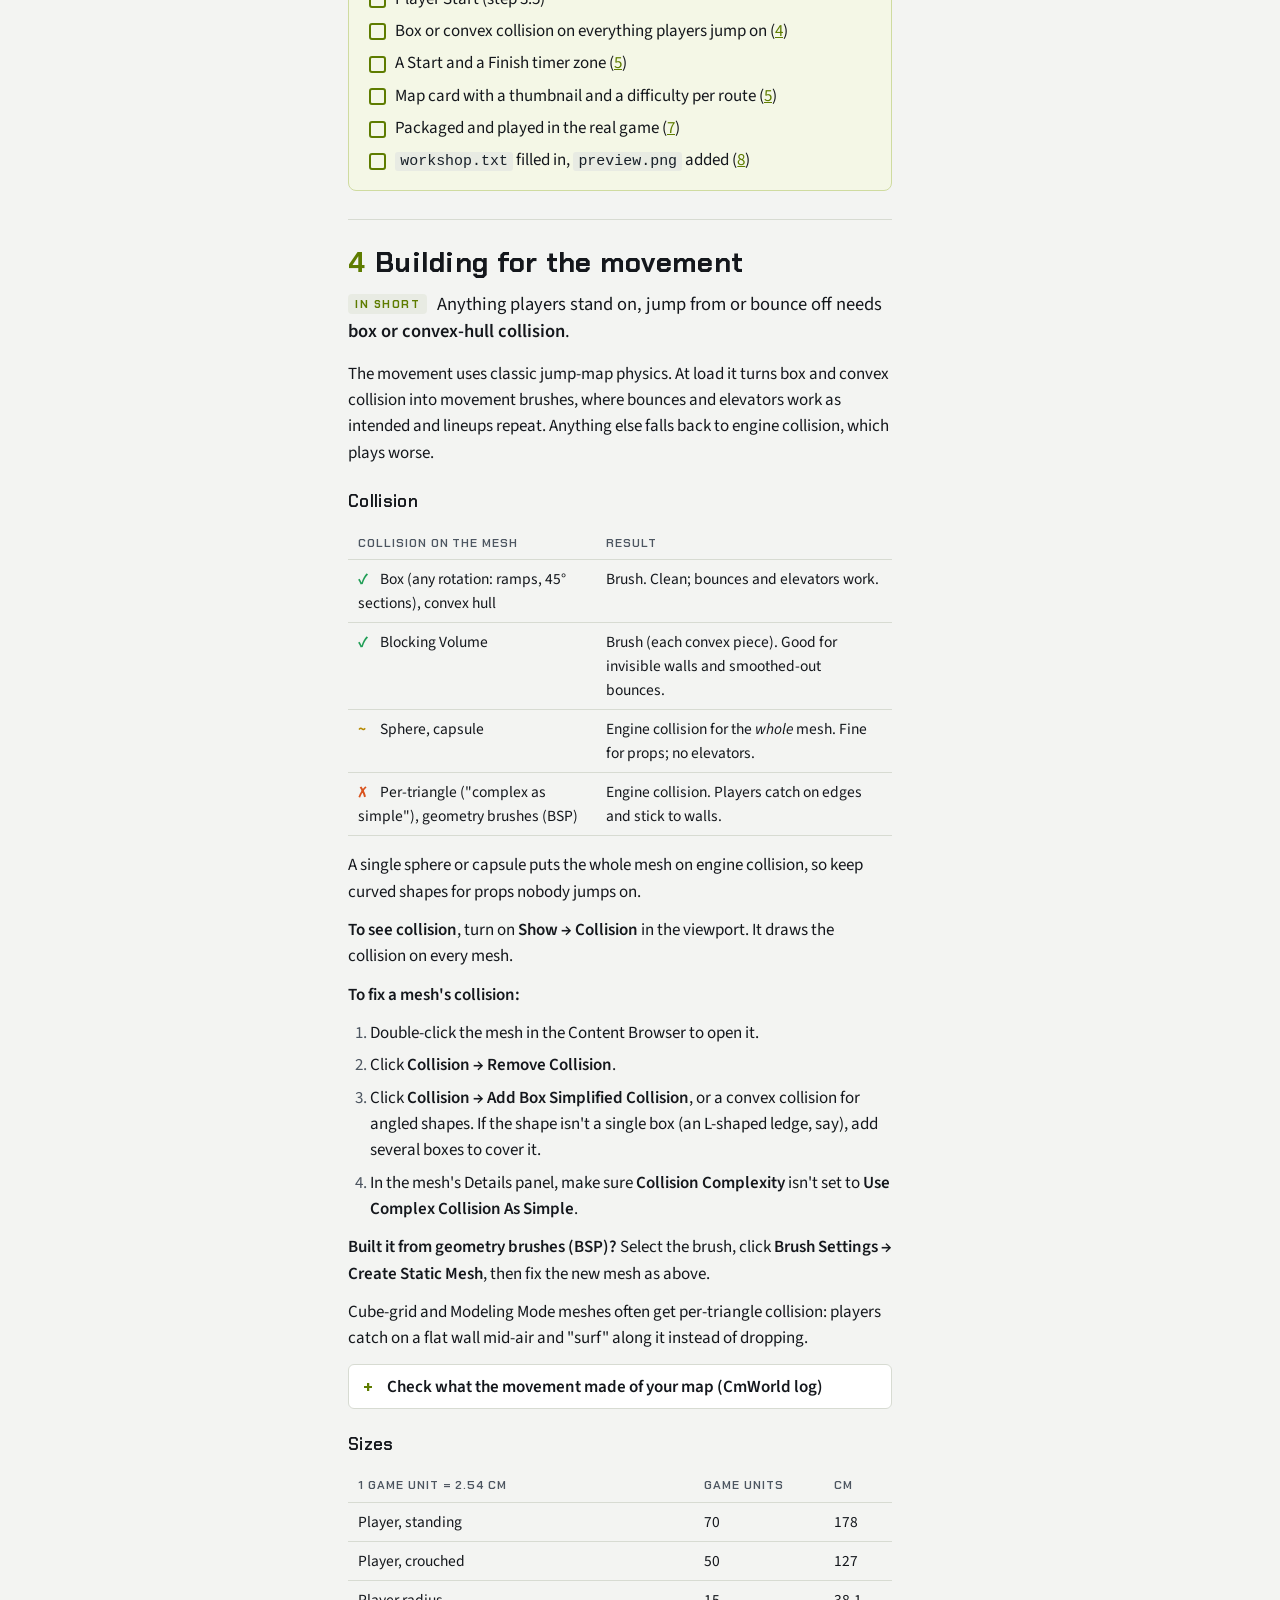
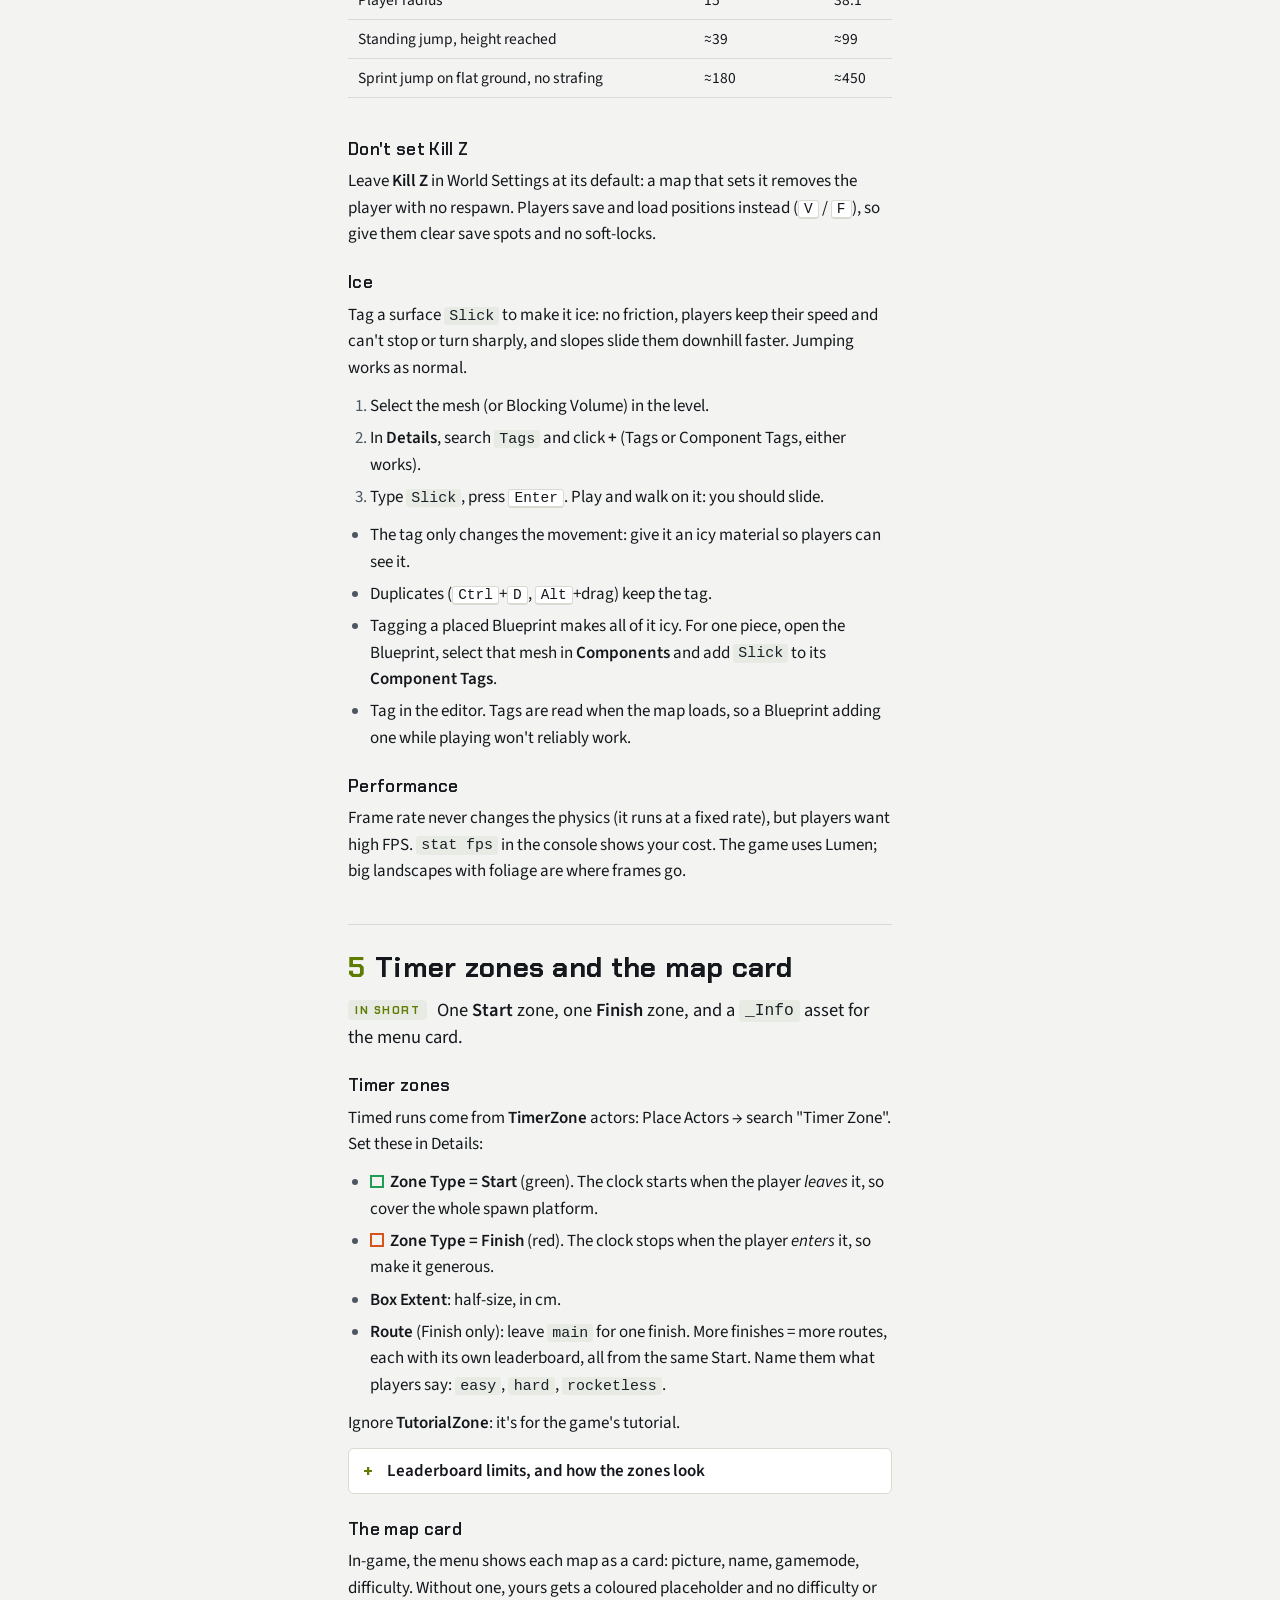
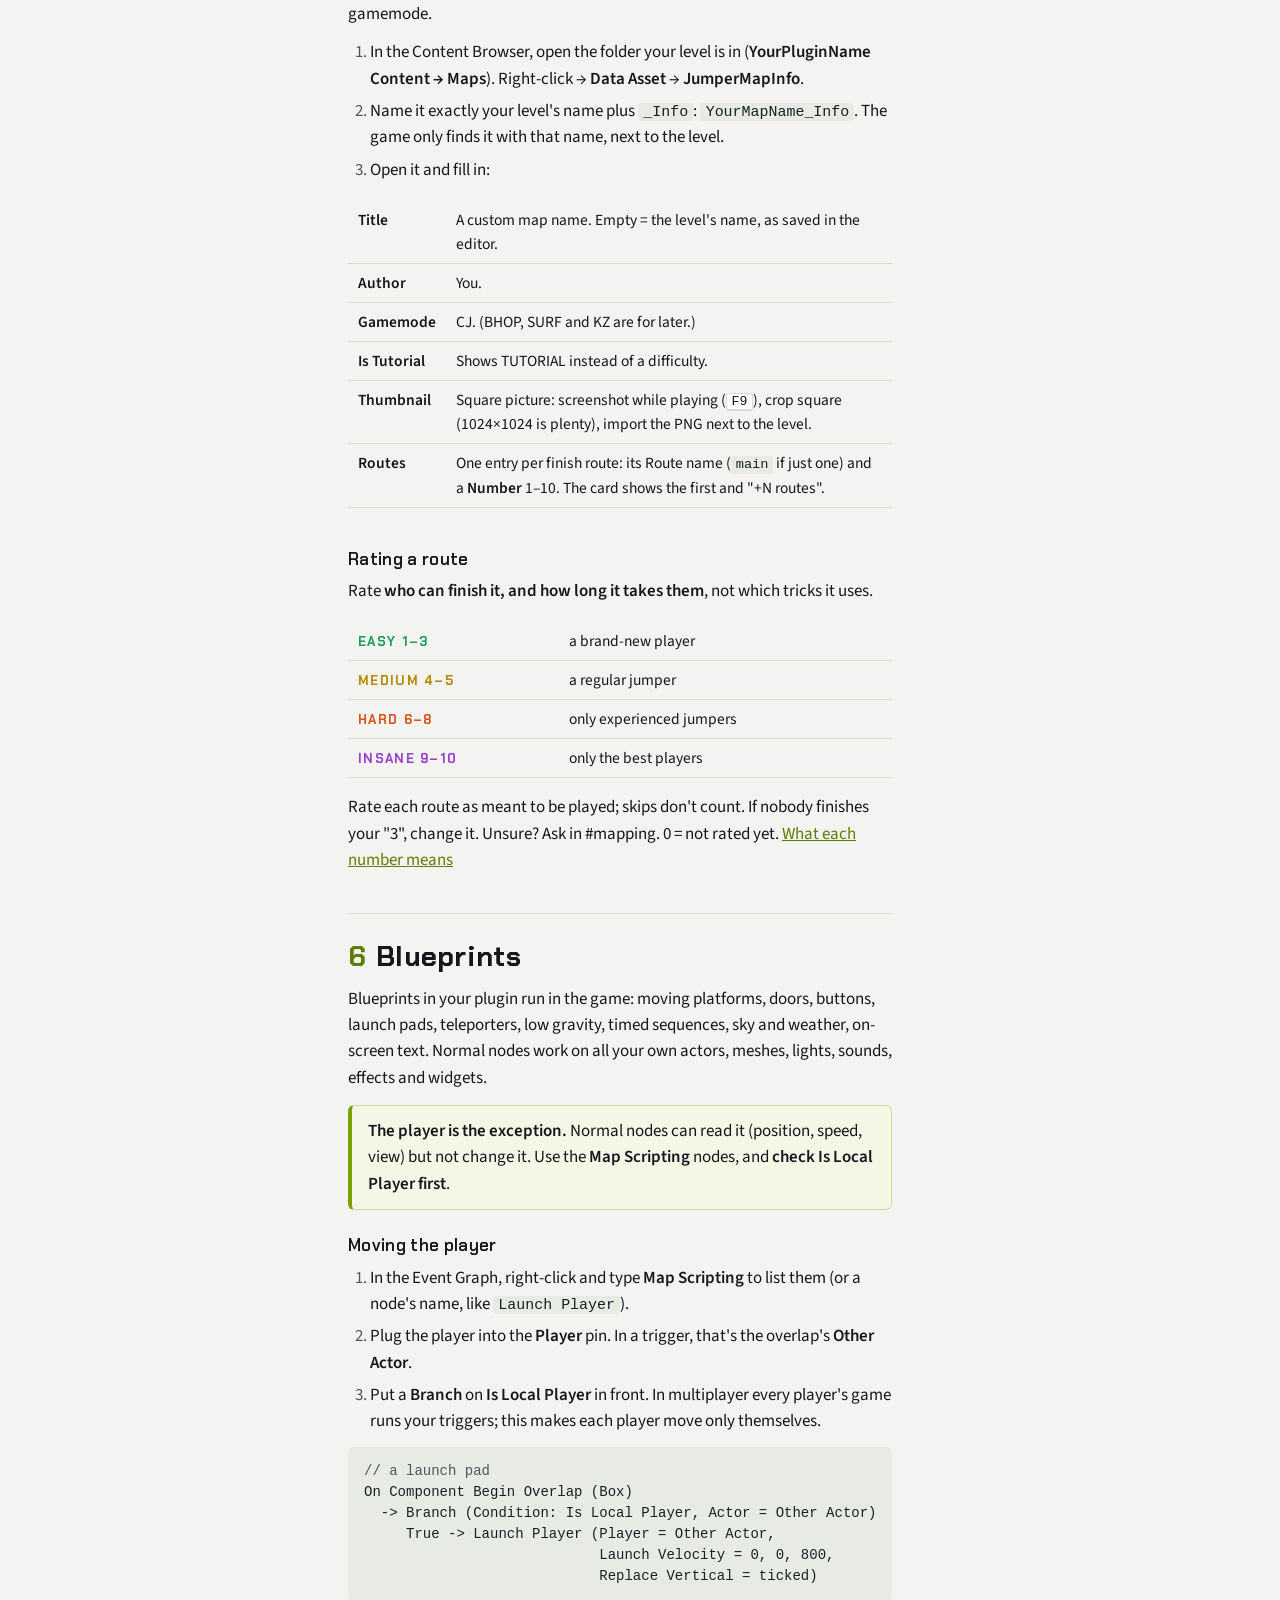
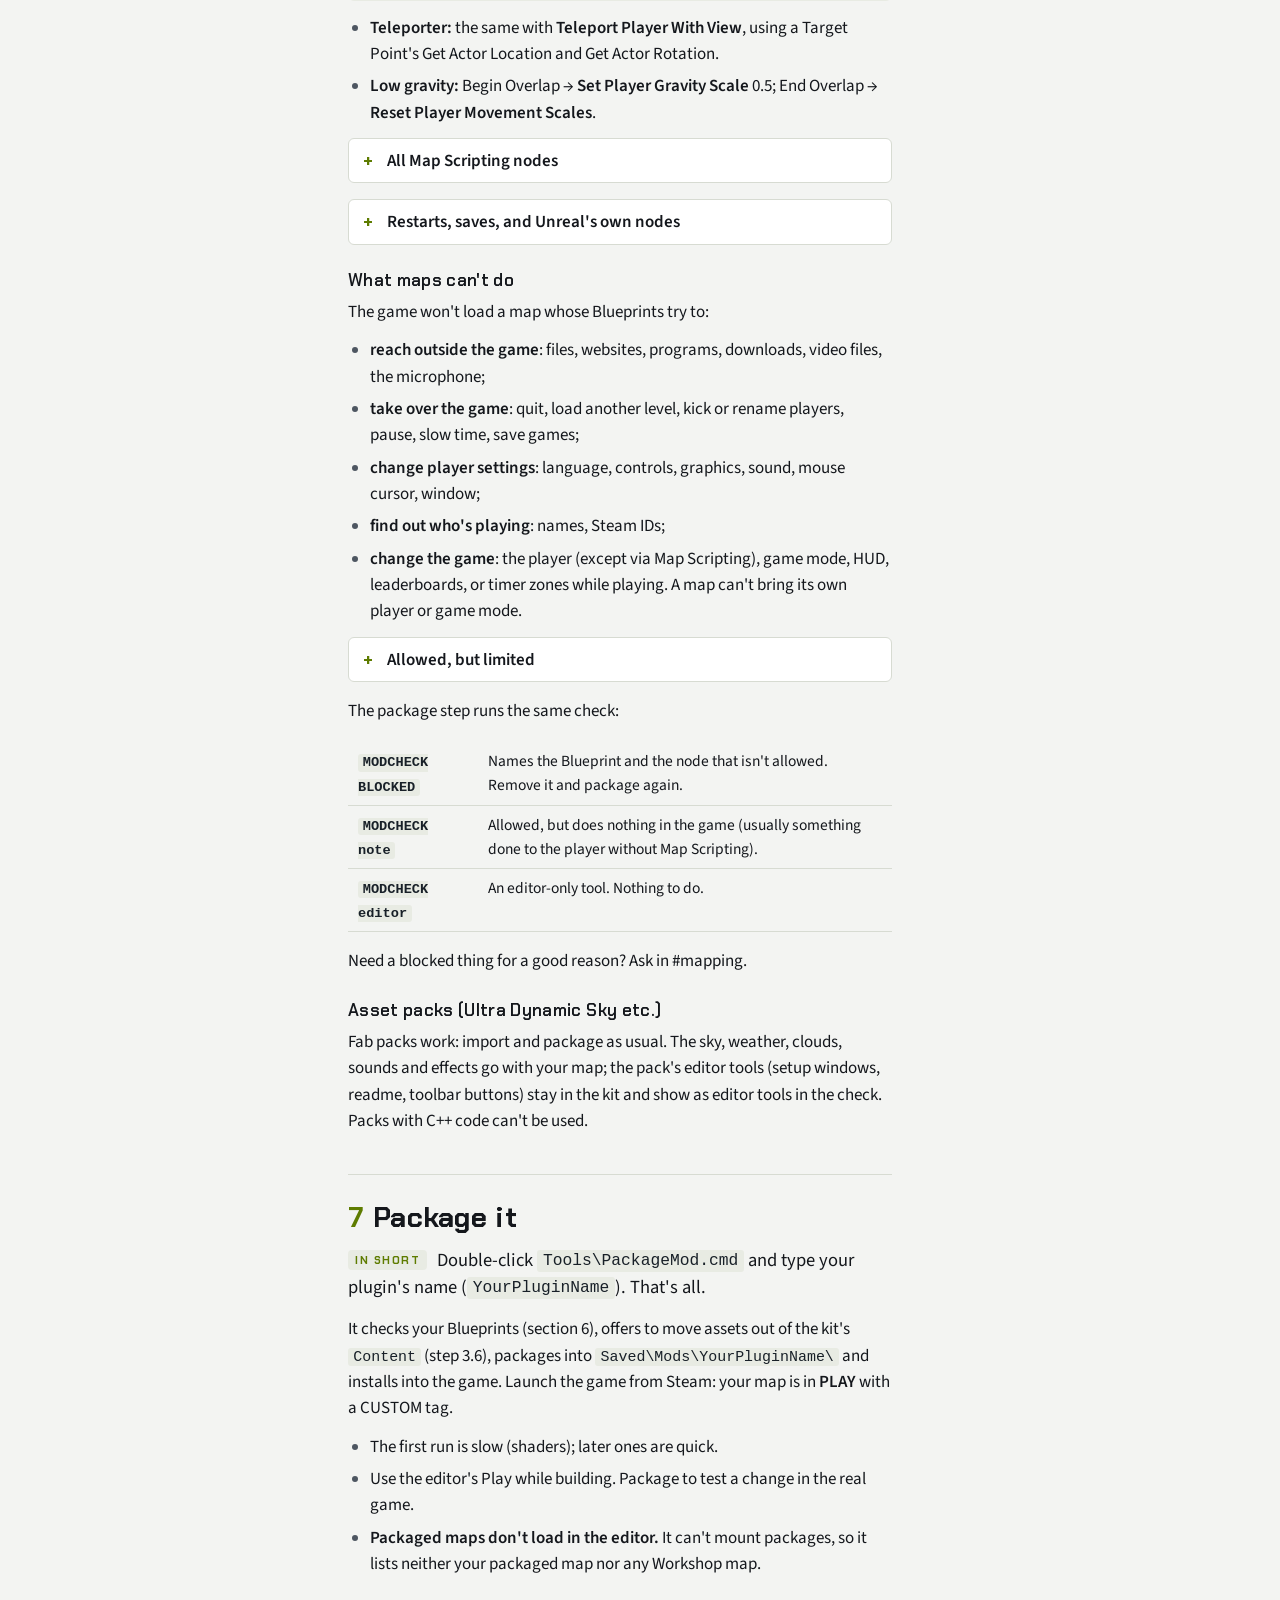
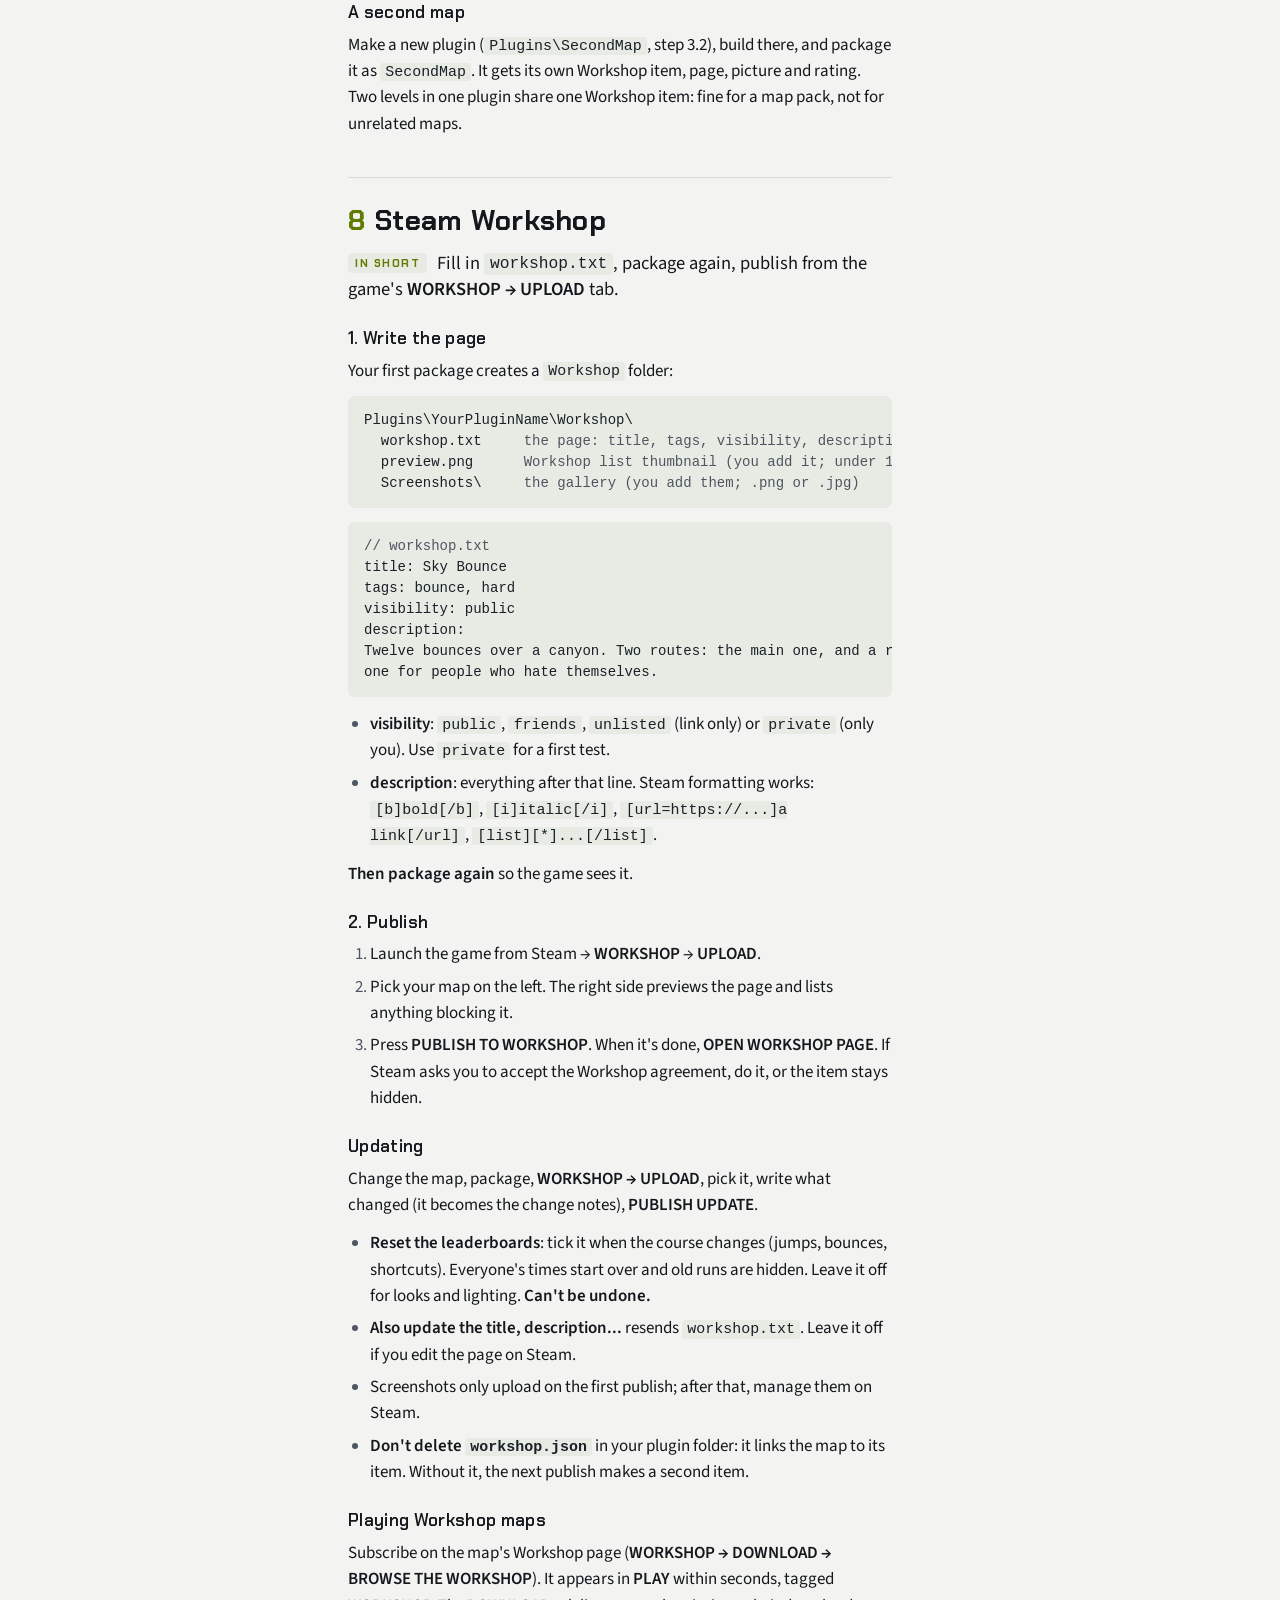
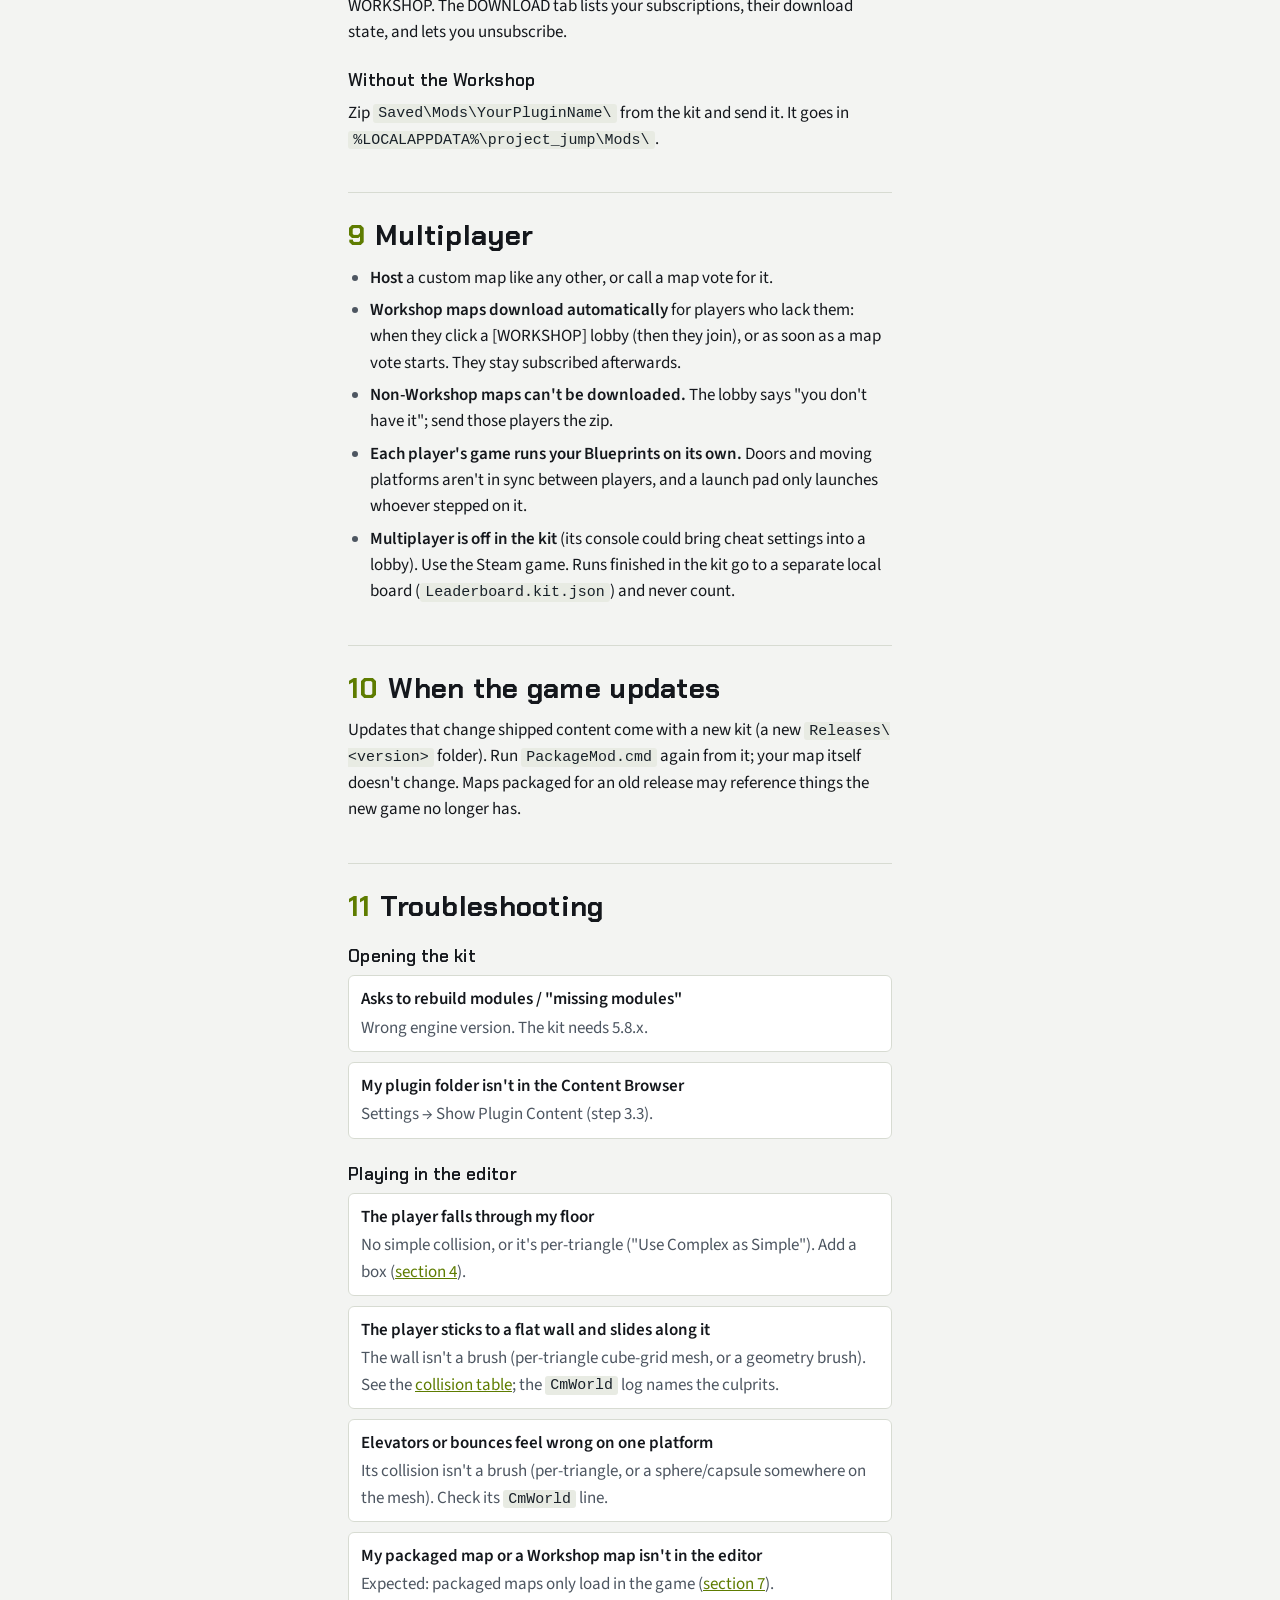
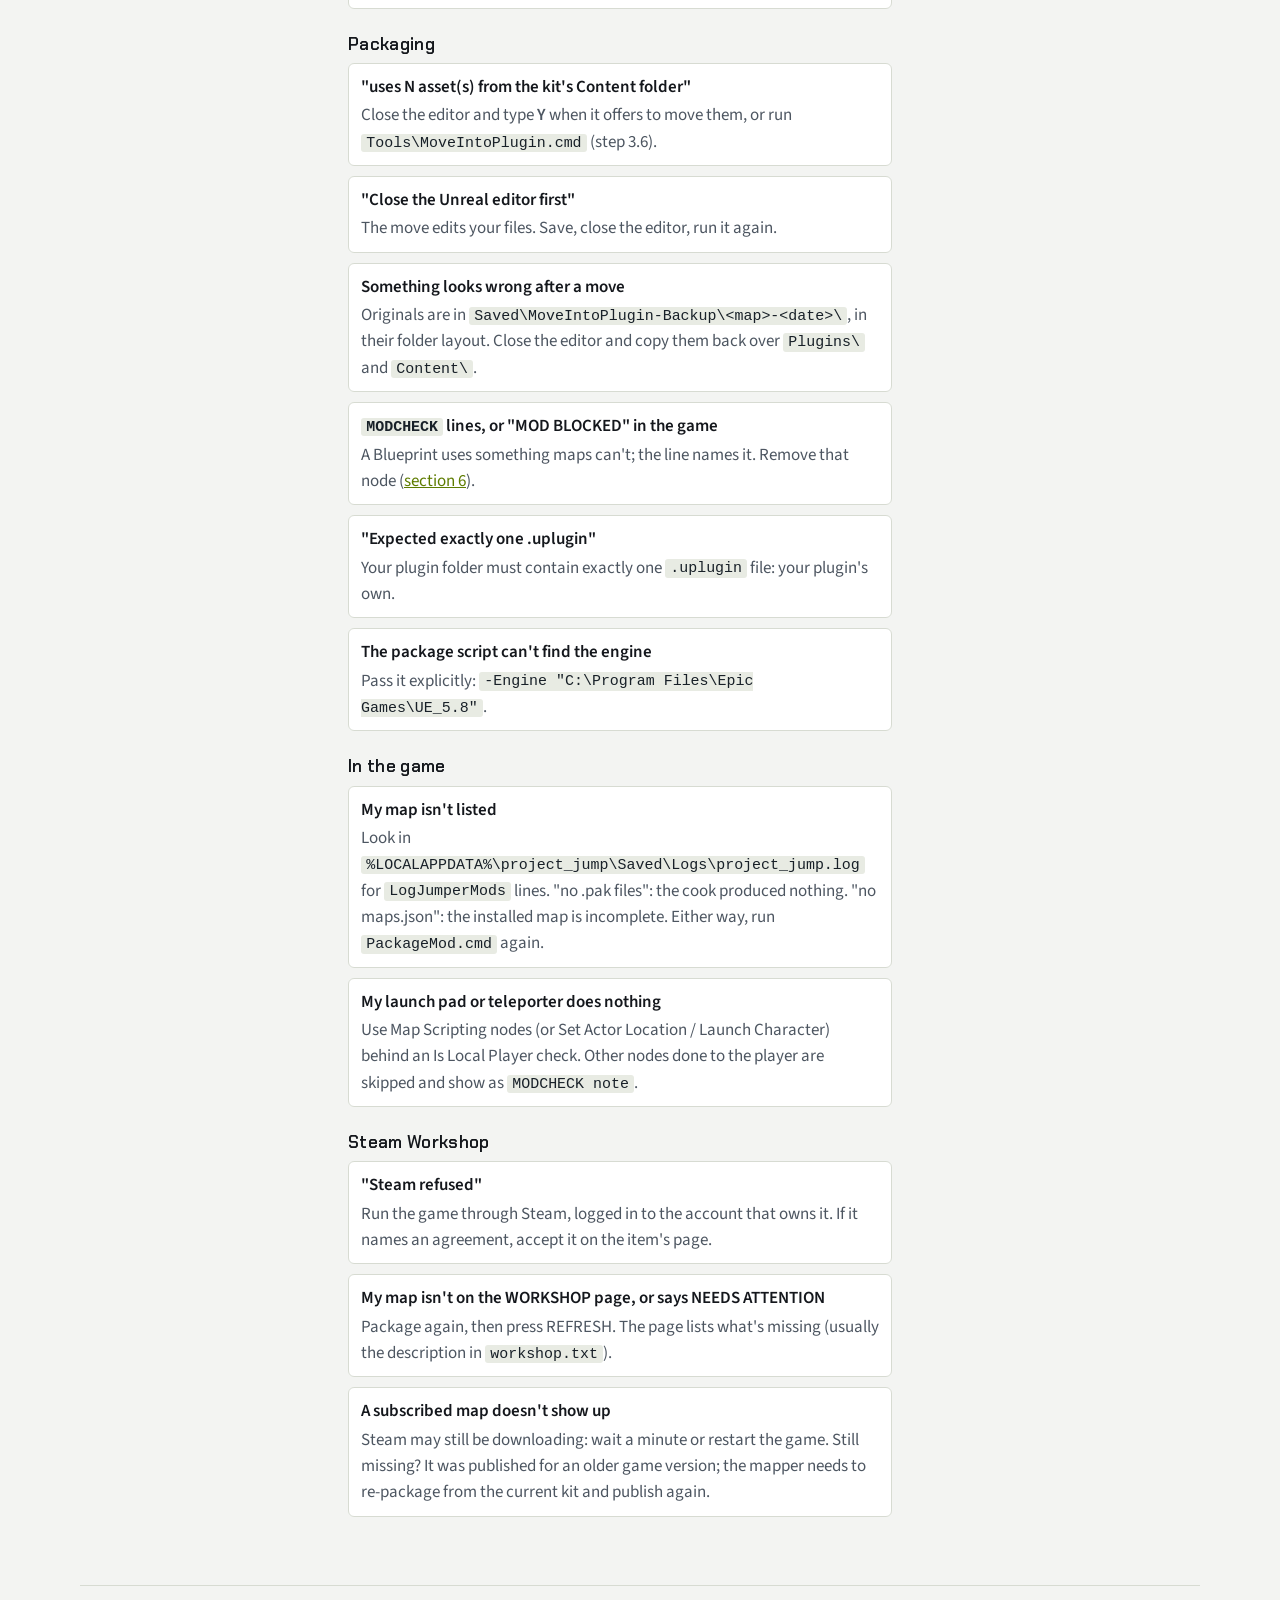
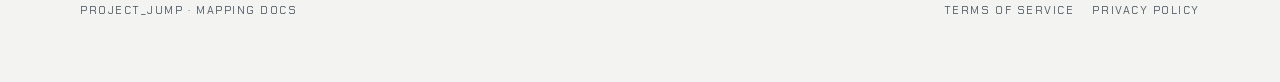
==== commit 11964dc7: "Patch notes page with 0.3.0 - patch-notes.html: one block per release, newest first, with category l" ====
--- a/index.html
+++ b/index.html
@@ -11,7 +11,7 @@
 <body class="">
 <div class="site"><div class="in">
   <a class="mark" href="index.html">PROJECT_JUMP<small>MAPPING</small></a>
-  <nav aria-label="Pages"><a href="index.html" aria-current="page">Mapping guide</a><a href="difficulty.html">Difficulty ratings</a></nav>
+  <nav aria-label="Pages"><a href="index.html" aria-current="page">Mapping guide</a><a href="difficulty.html">Difficulty<span class="long"> ratings</span></a><a href="patch-notes.html">Patch notes</a></nav>
 </div></div>
 
 <header class="masthead">
--- a/site.css
+++ b/site.css
@@ -161,6 +161,19 @@
 .rules li::marker { color: var(--accent-ink); font-weight: 600; }
 .how { background: var(--paper); border: 1px solid var(--line); border-radius: 6px; padding: 14px 16px; }
 
+/* ---- patch notes ---- */
+.release { margin-top: 28px; padding-bottom: 12px; }
+.release + .release { border-top: 1px solid var(--line); padding-top: 28px; }
+.release-head { display: flex; align-items: center; flex-wrap: wrap; gap: 8px 12px; }
+.release-head h2 { margin: 0; font-size: 30px; }
+.badge { font-family: "Chakra Petch", sans-serif; font-weight: 700; font-size: 11px; letter-spacing: .14em; text-transform: uppercase; color: #0c0e12; background: var(--accent); padding: 3px 8px; border-radius: 4px; }
+.release .note { color: var(--ink-2); margin: 8px 0 16px; }
+.cats { display: flex; flex-wrap: wrap; gap: 6px; margin: 0 0 6px; }
+.cats a { font-family: "Chakra Petch", sans-serif; font-weight: 600; font-size: 12px; letter-spacing: .1em; text-transform: uppercase; text-decoration: none; color: var(--ink); background: var(--chip); padding: 4px 10px; border-radius: 999px; }
+.cats a:hover { color: #0c0e12; background: var(--accent); }
+.release h3 { font-size: 14px; letter-spacing: .14em; text-transform: uppercase; color: var(--accent-ink); border-top: 1px solid var(--line); padding-top: 16px; margin: 22px 0 8px; }
+.release li { margin-bottom: 5px; }
+
 footer.site-foot { max-width: 1120px; margin: 40px auto 0; padding-top: 16px; border-top: 1px solid var(--line); font-family: "Chakra Petch", sans-serif; font-size: 11px; letter-spacing: .14em; text-transform: uppercase; color: var(--ink-2); display: flex; flex-wrap: wrap; align-items: center; gap: 8px 24px; }
 footer.site-foot nav { display: flex; flex-wrap: wrap; gap: 4px 18px; margin-left: auto; }
 footer.site-foot a { color: var(--ink-2); text-decoration: none; }
@@ -184,5 +197,11 @@
   section.must { padding: 16px 16px 6px; }
   nav.toc .n { width: auto; margin-right: .3em; }
   .site .mark small { display: none; }
+  /* the page links get their own row under the mark, and scroll sideways if they don't fit */
+  .site .in { flex-wrap: wrap; height: auto; padding-top: 12px; row-gap: 4px; }
+  .site nav { flex-basis: 100%; margin-left: -8px; overflow-x: auto; padding-bottom: 8px; scrollbar-width: none; }
+  .site nav a { flex: none; white-space: nowrap; font-size: 11px; letter-spacing: .08em; padding: 6px 8px; }
+  .site nav .long { display: none; }
+  html { scroll-padding-top: 96px; }
 }
 @media (prefers-reduced-motion: no-preference) { html { scroll-behavior: smooth; } }
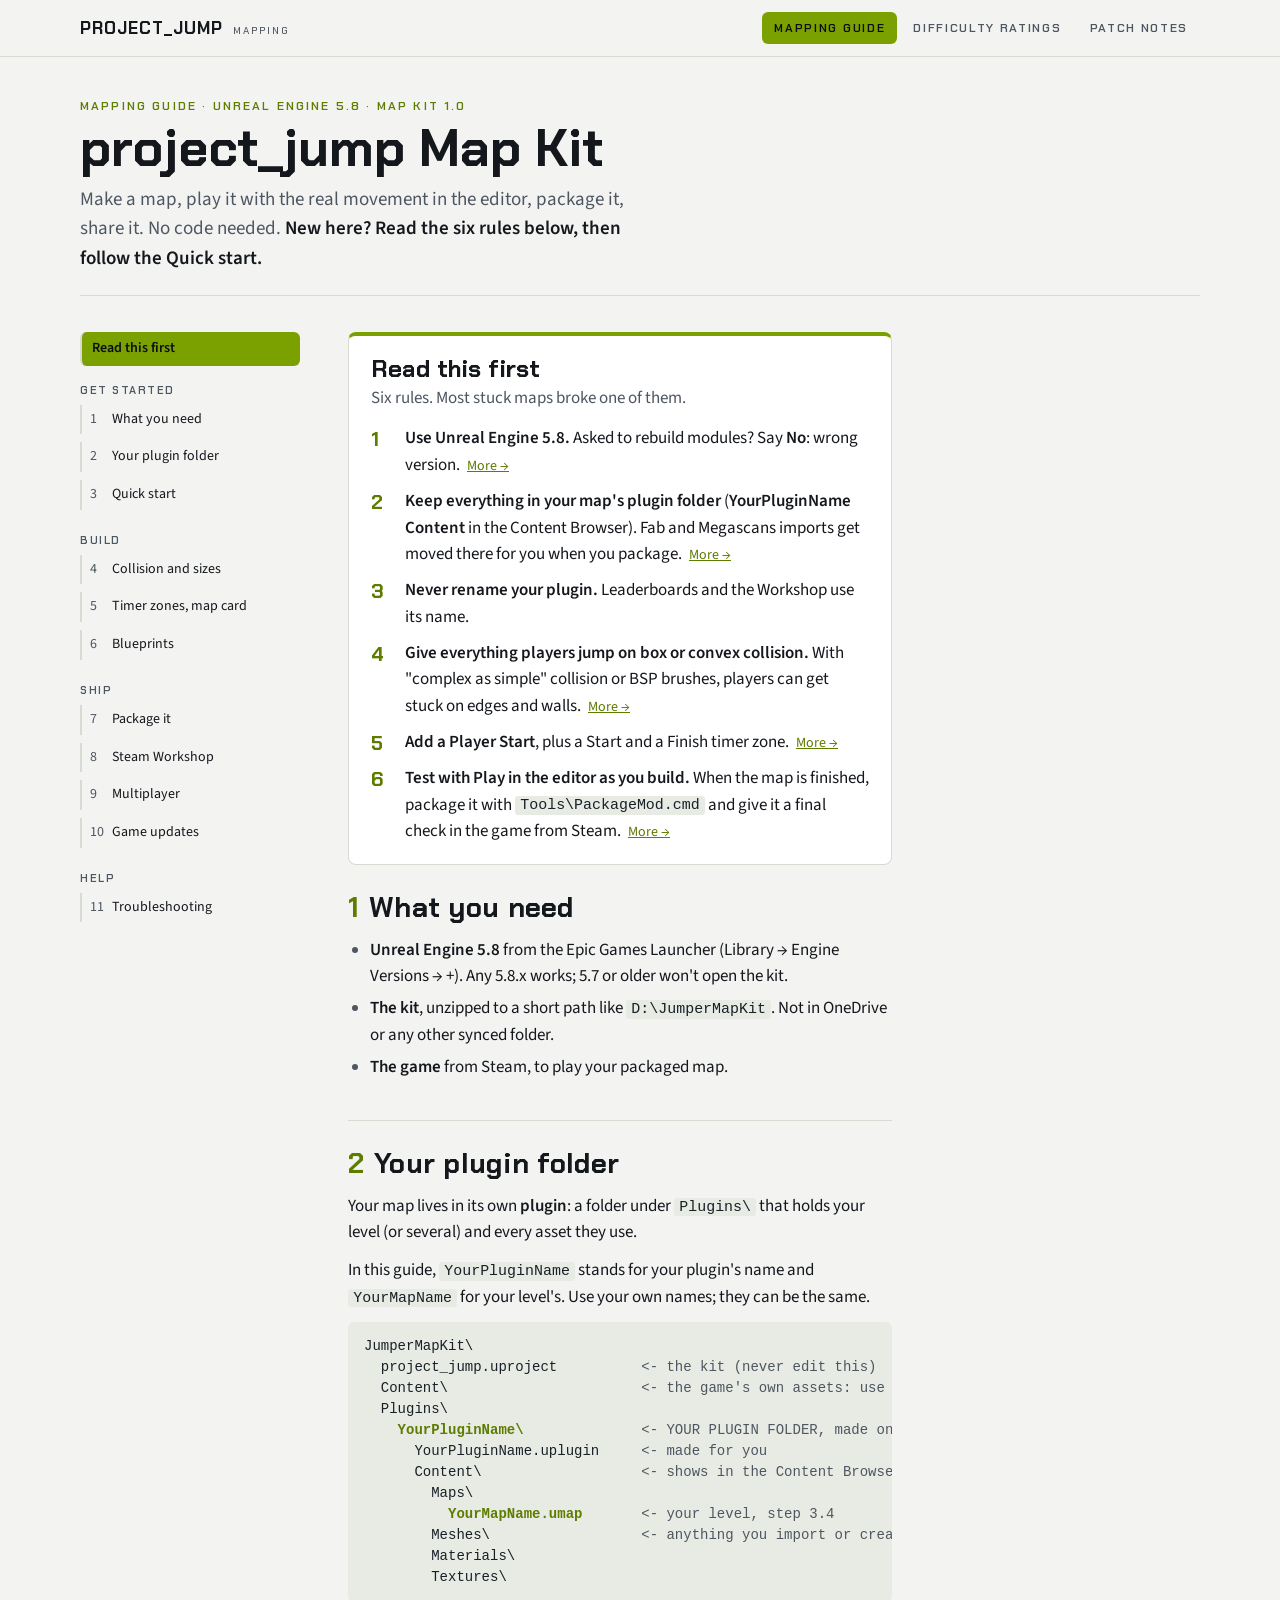
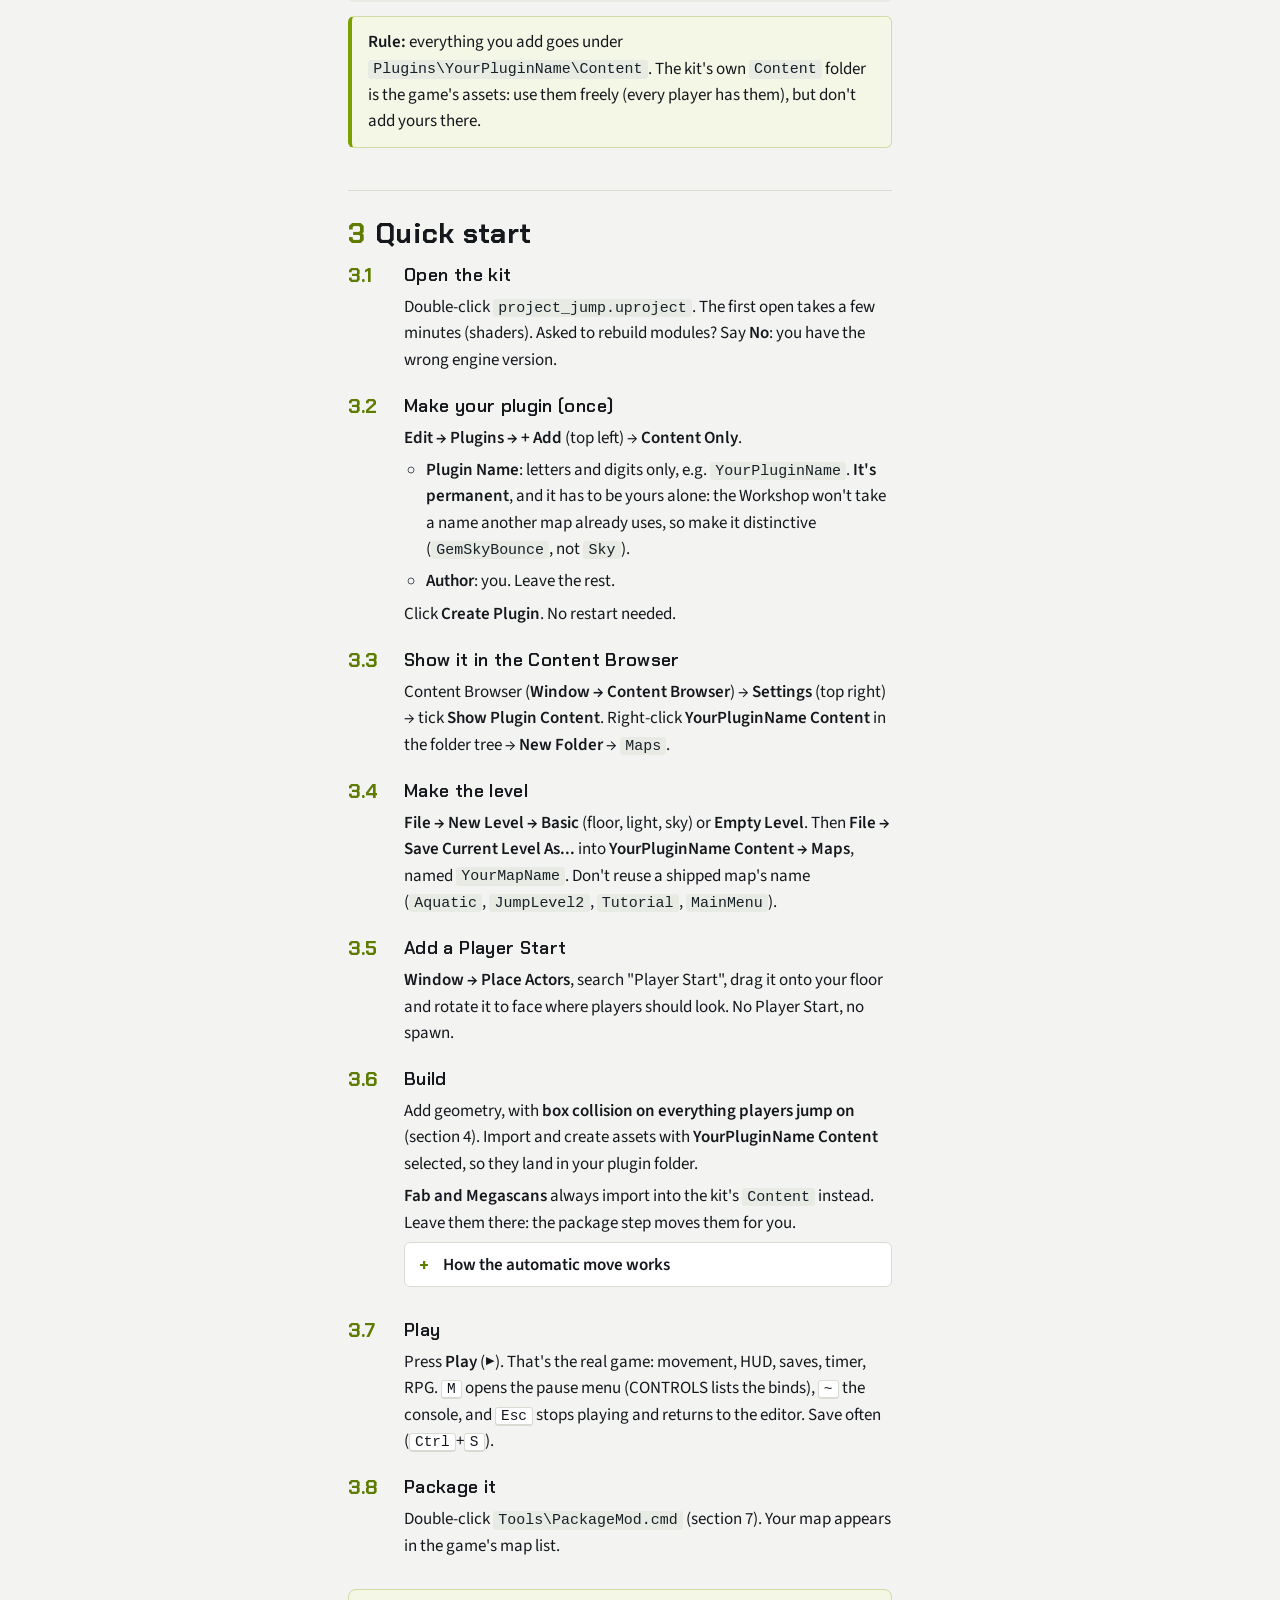
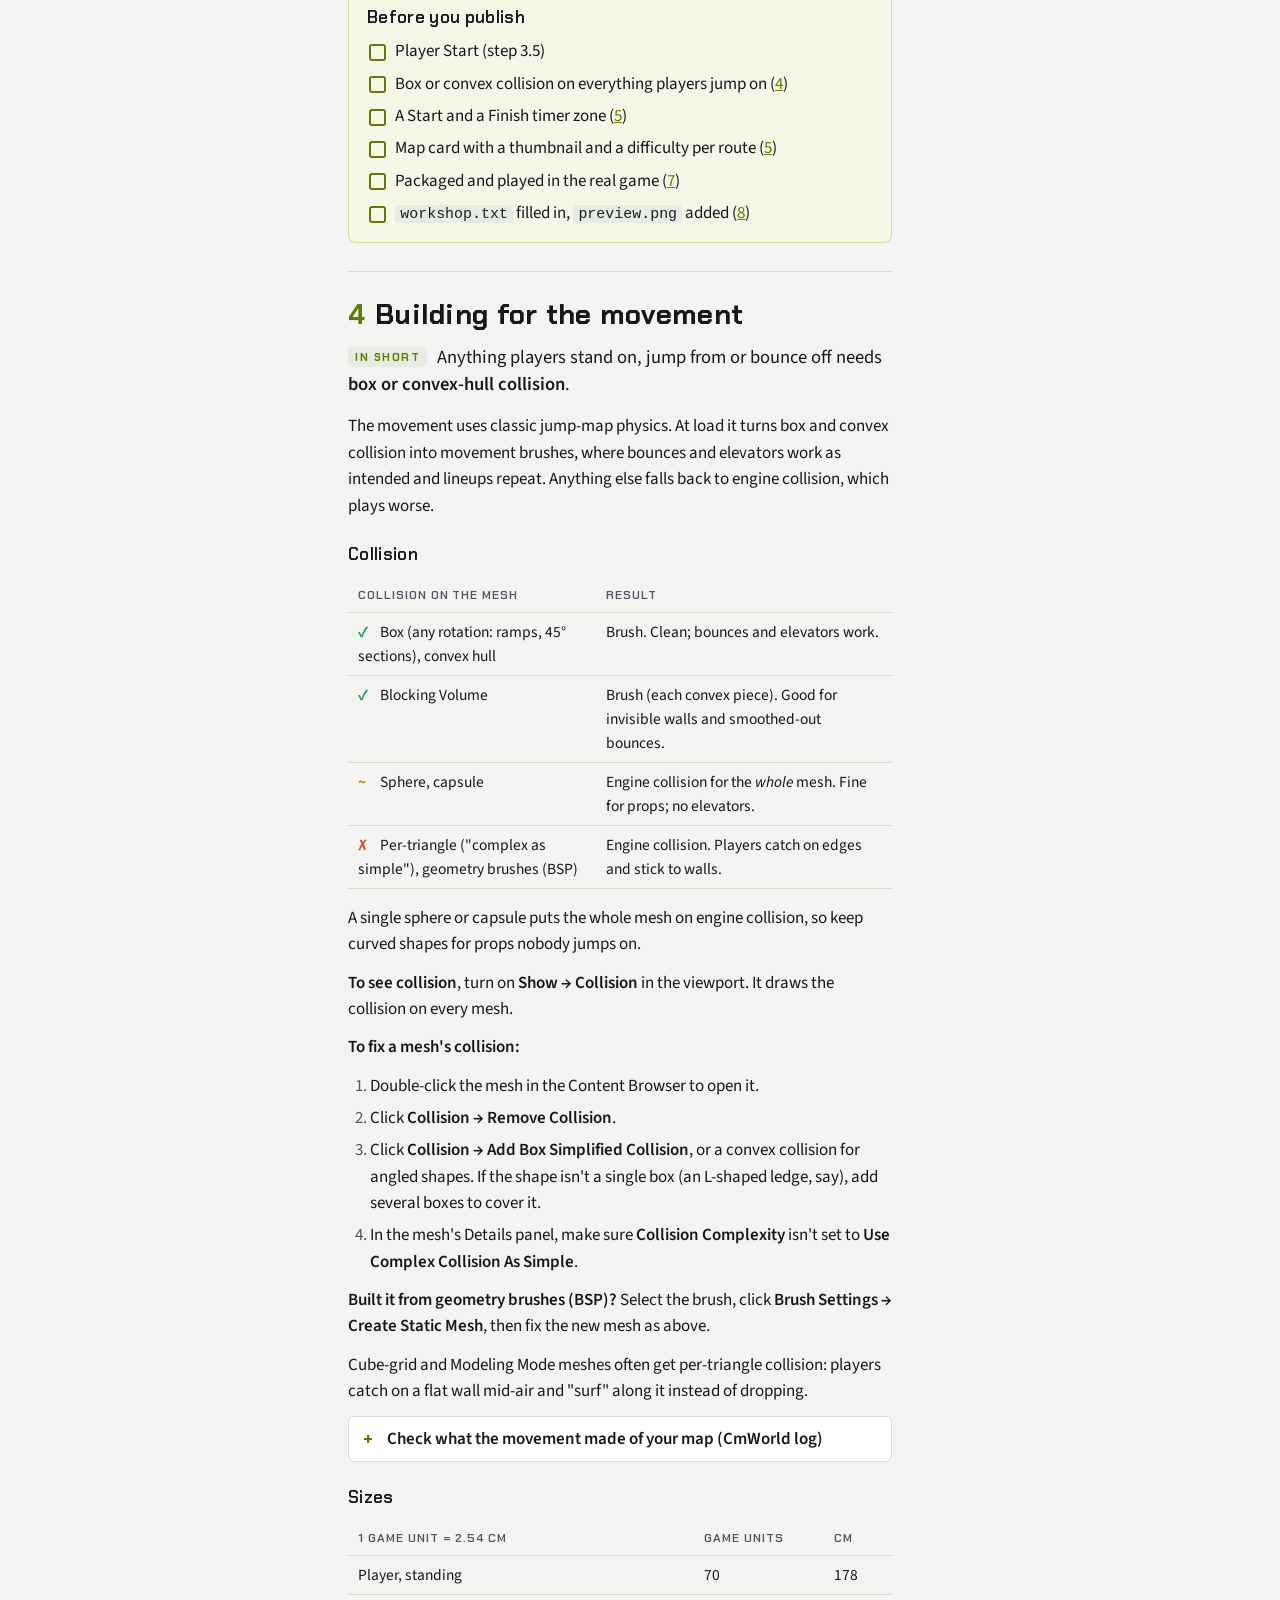
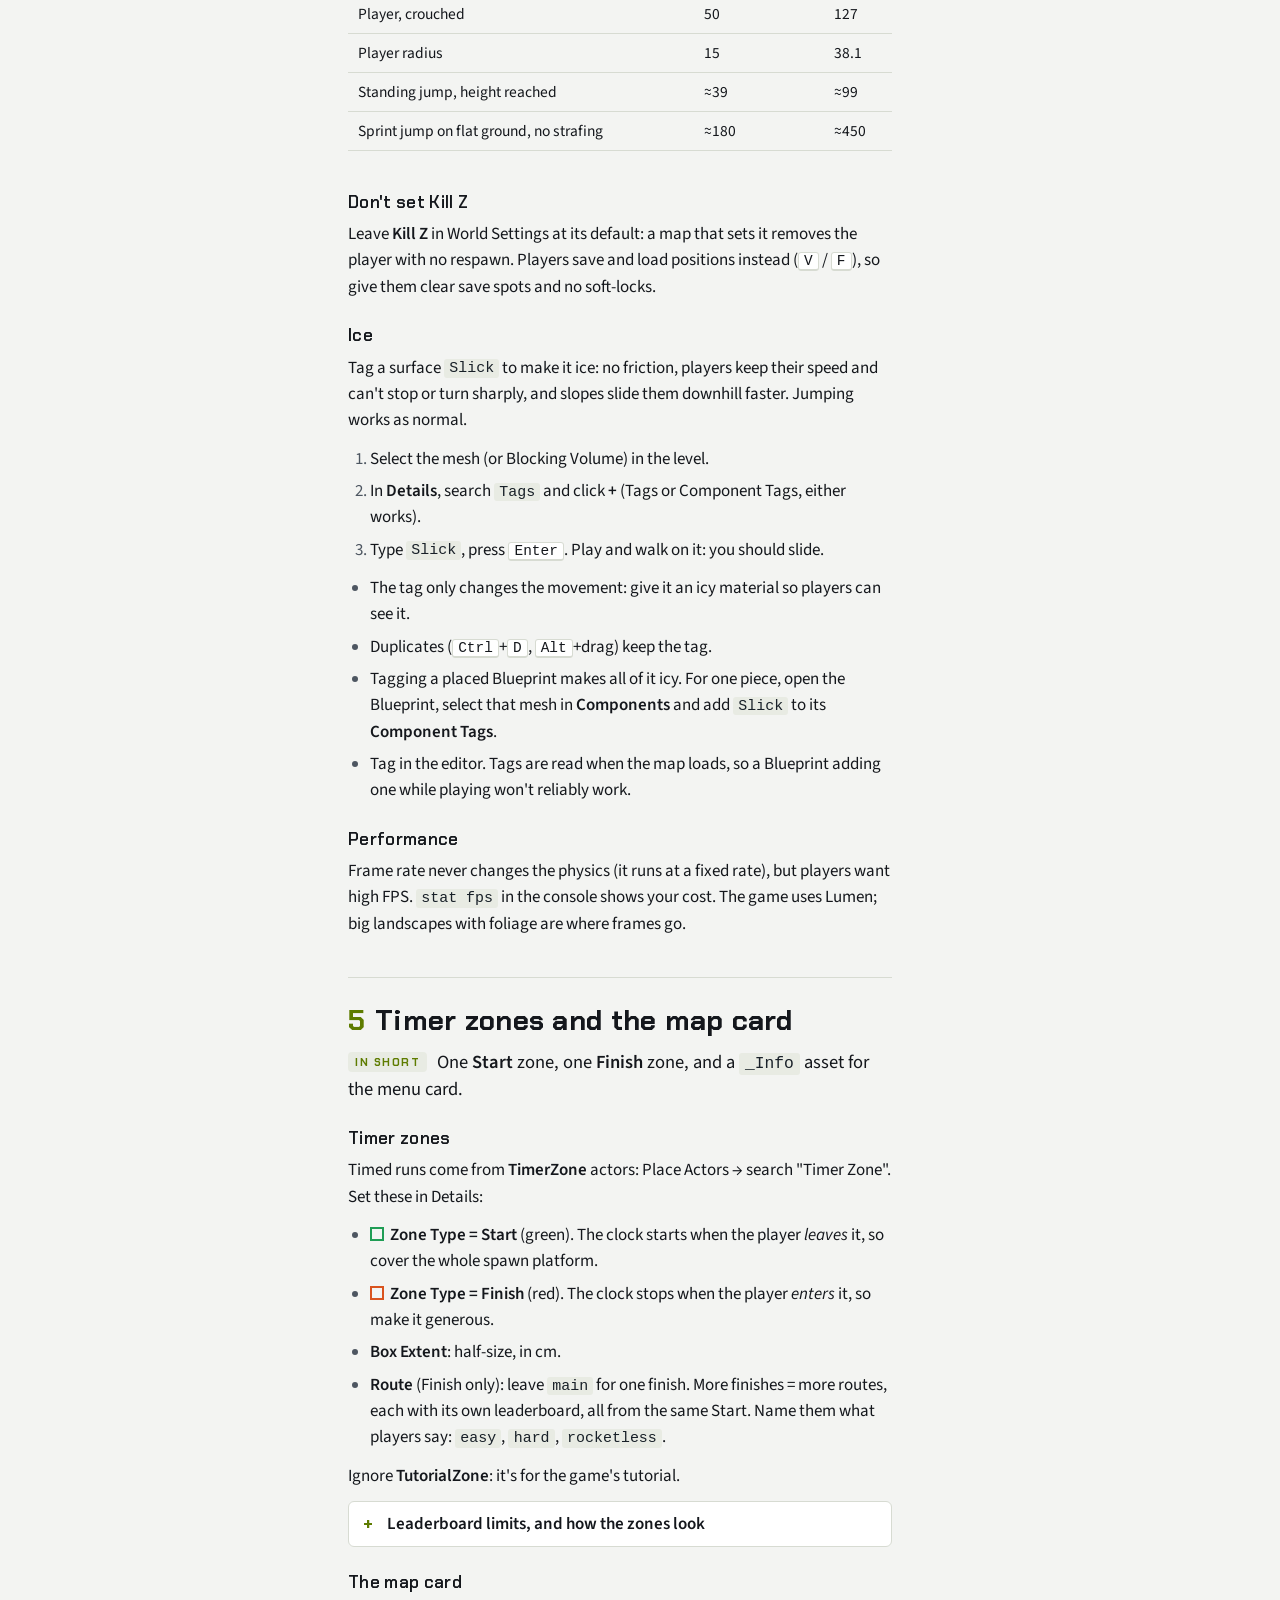
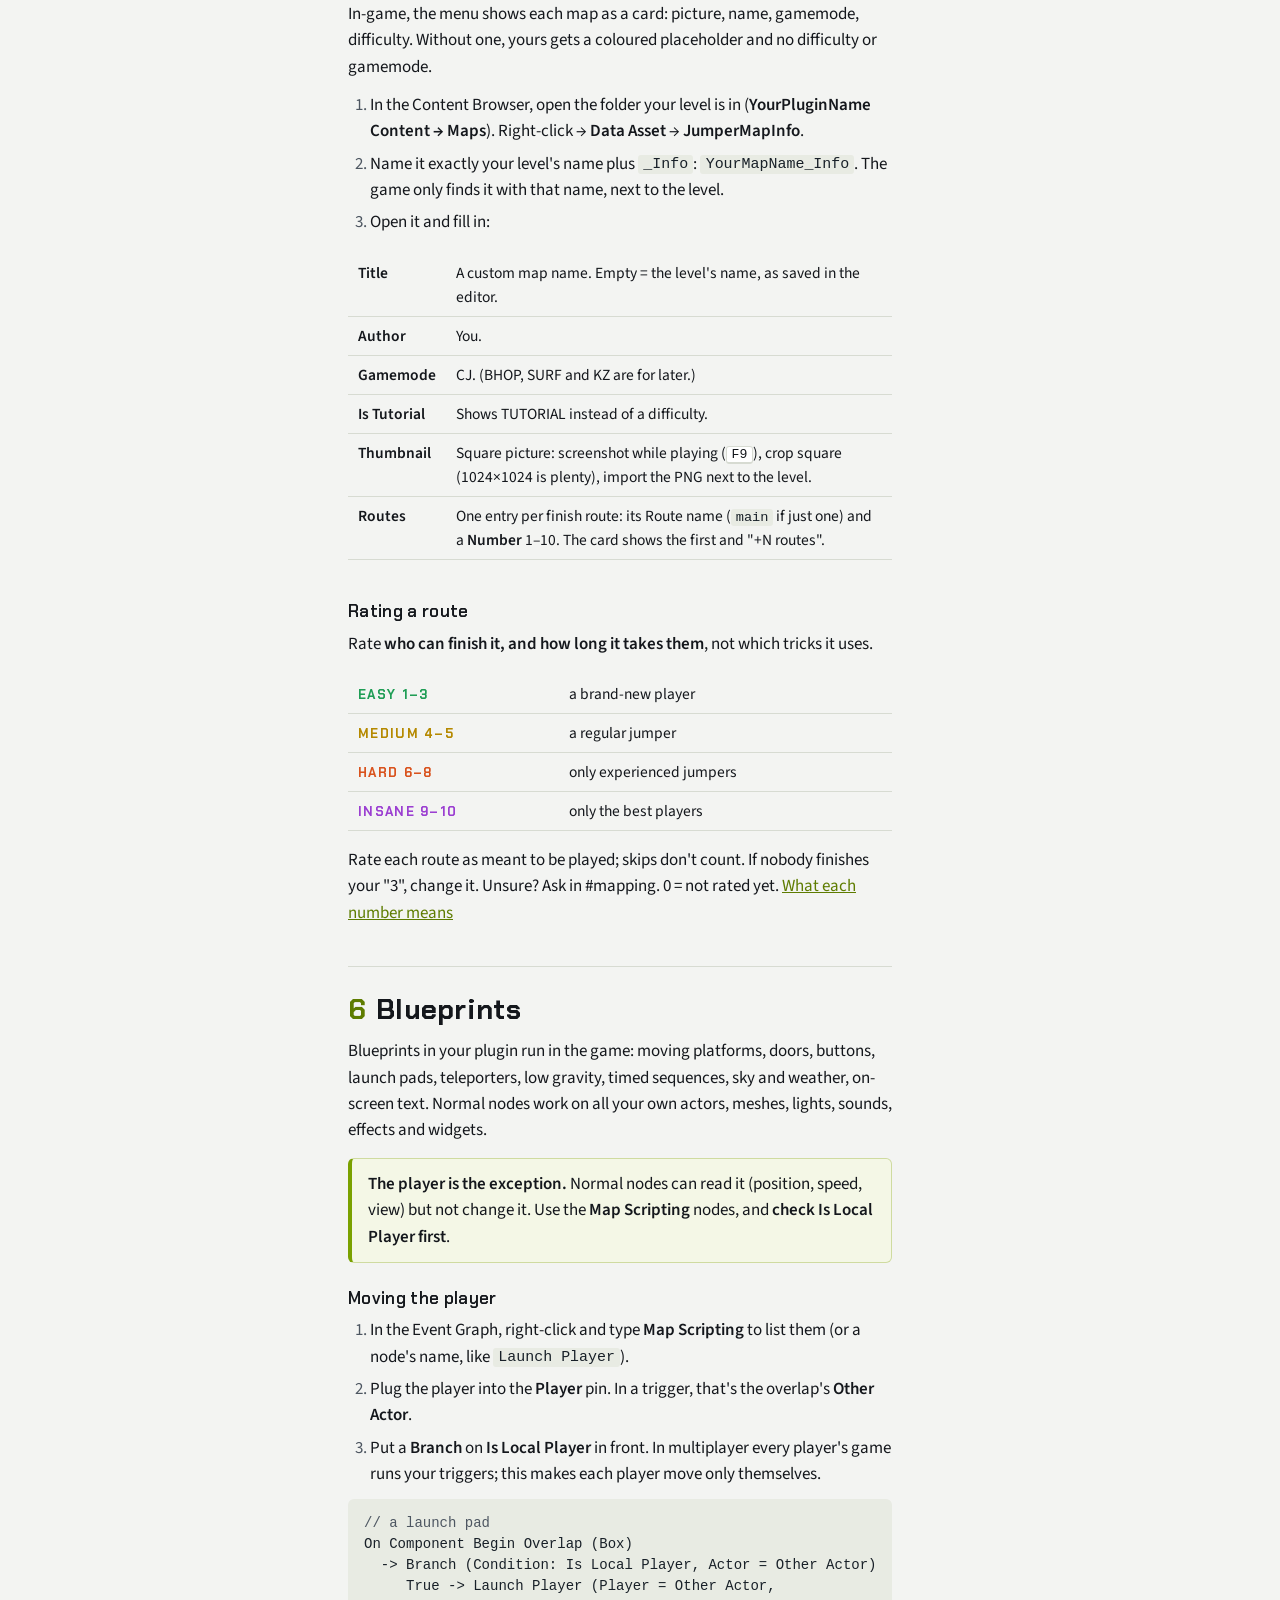
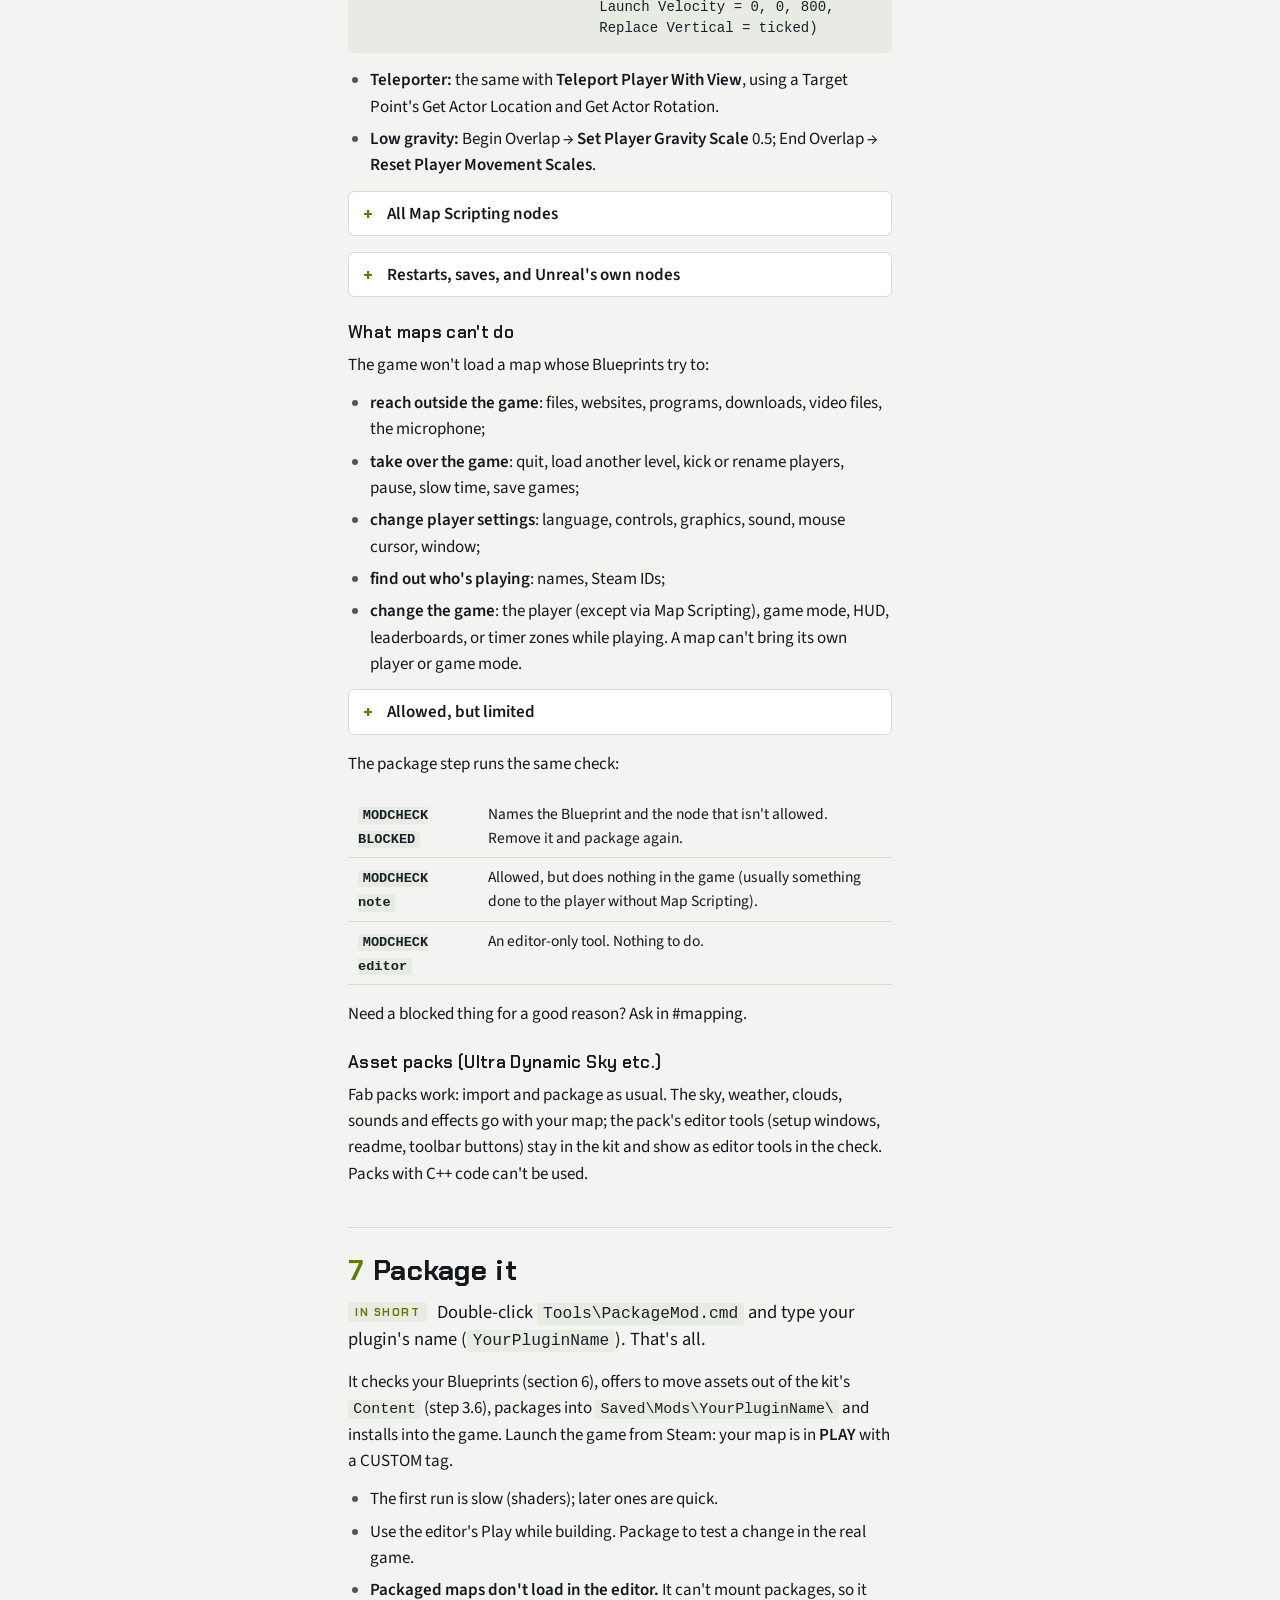
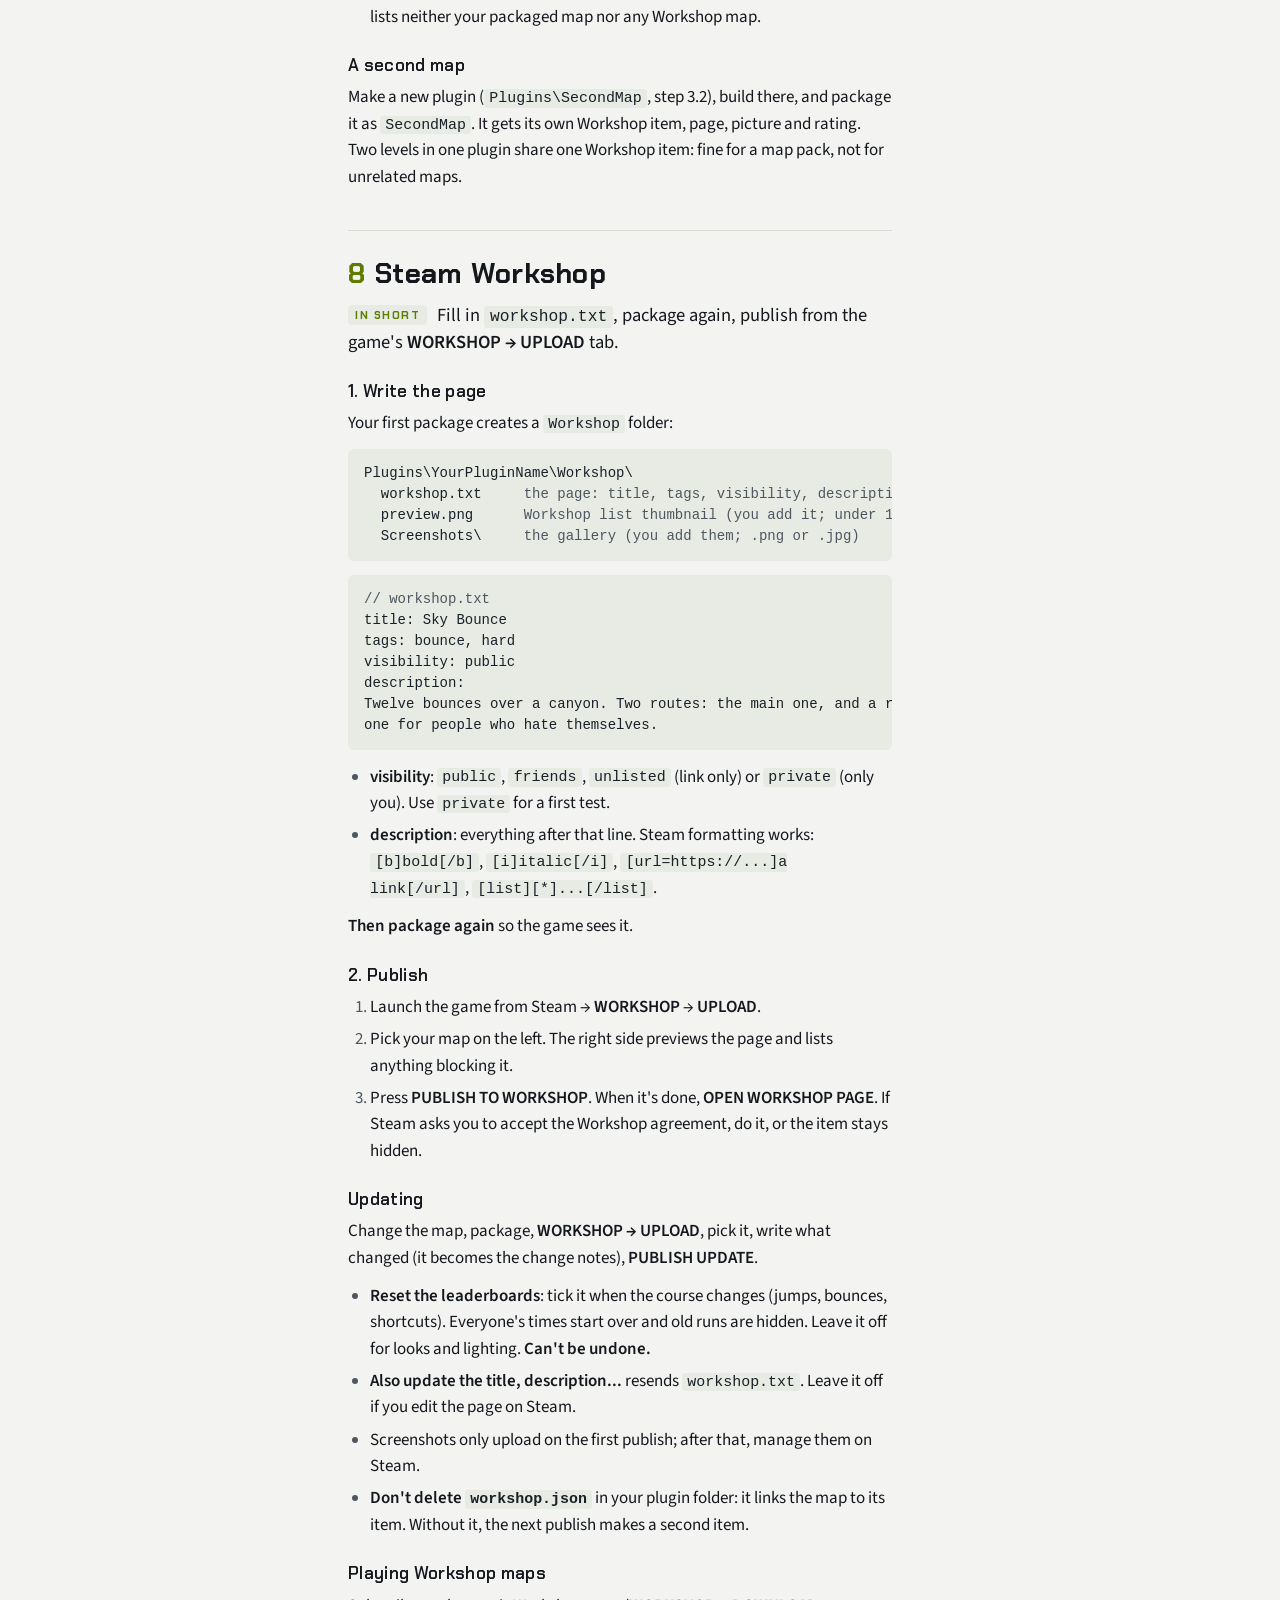
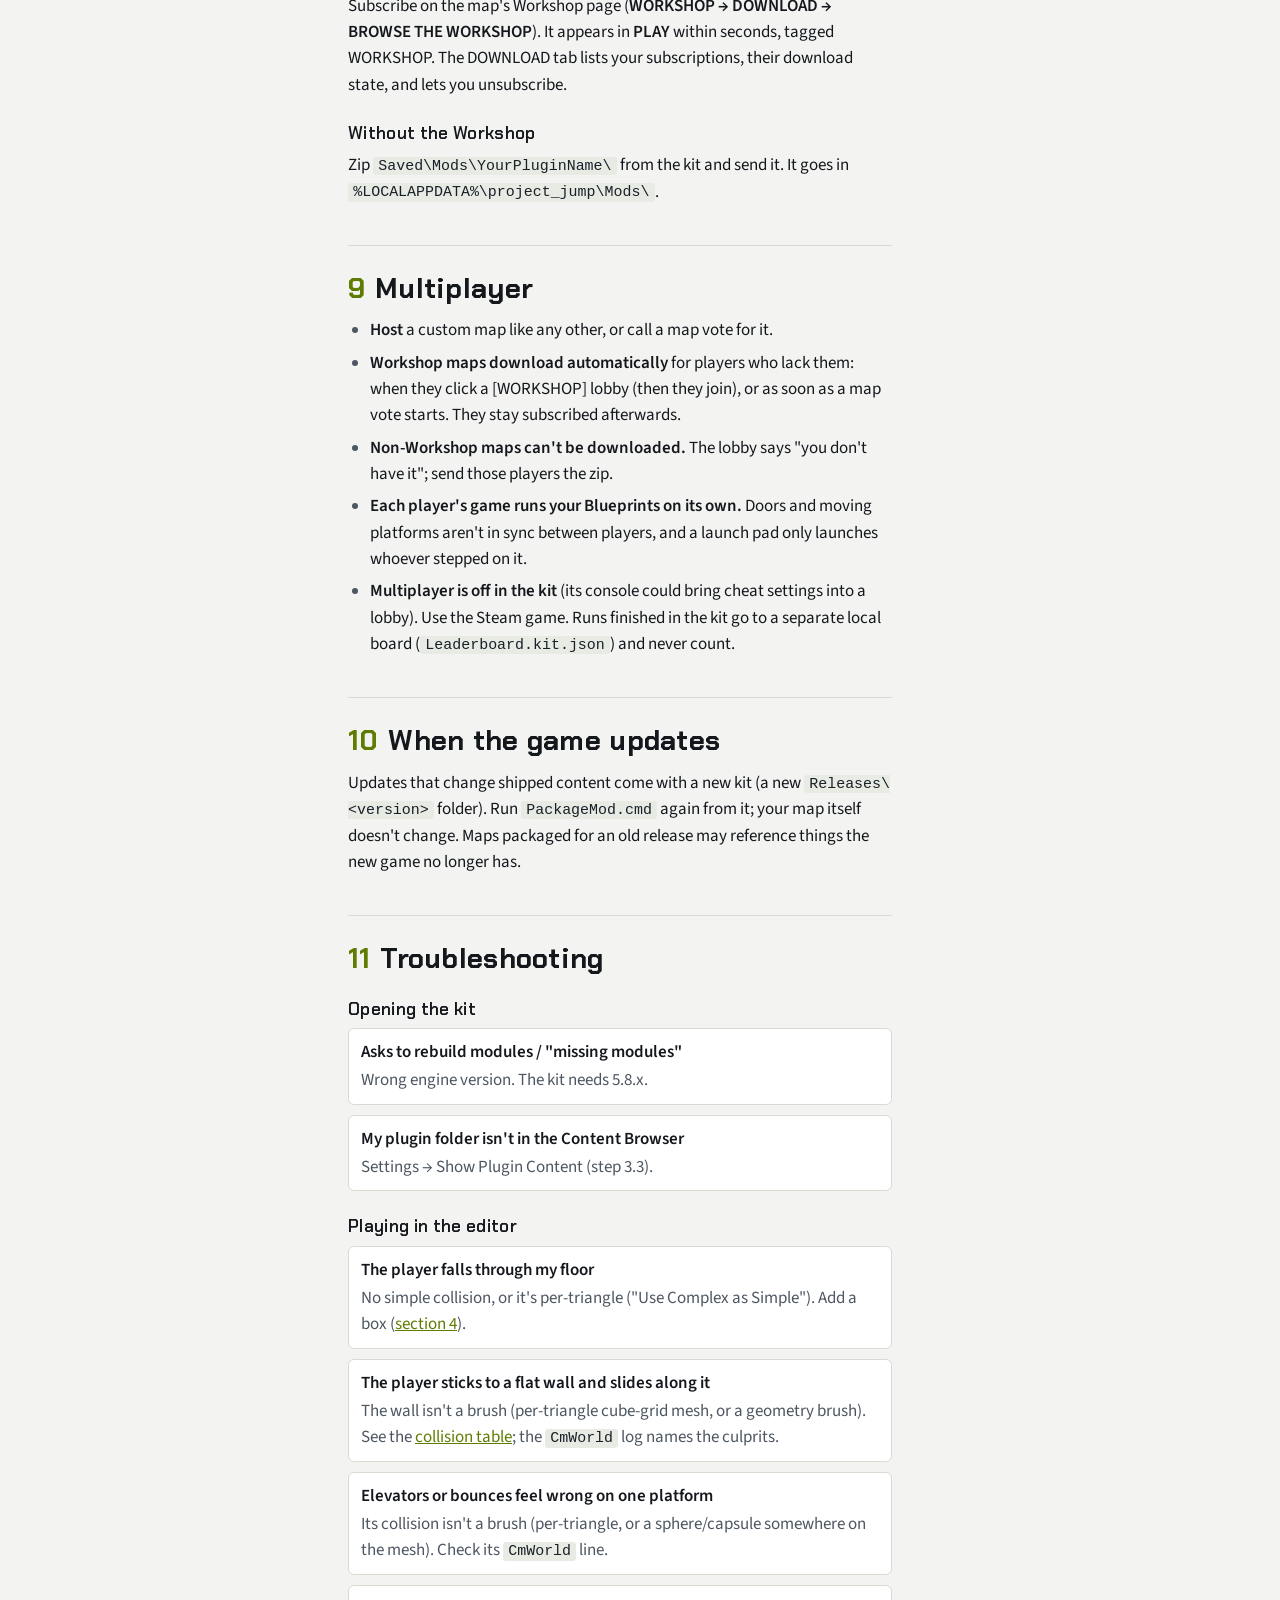
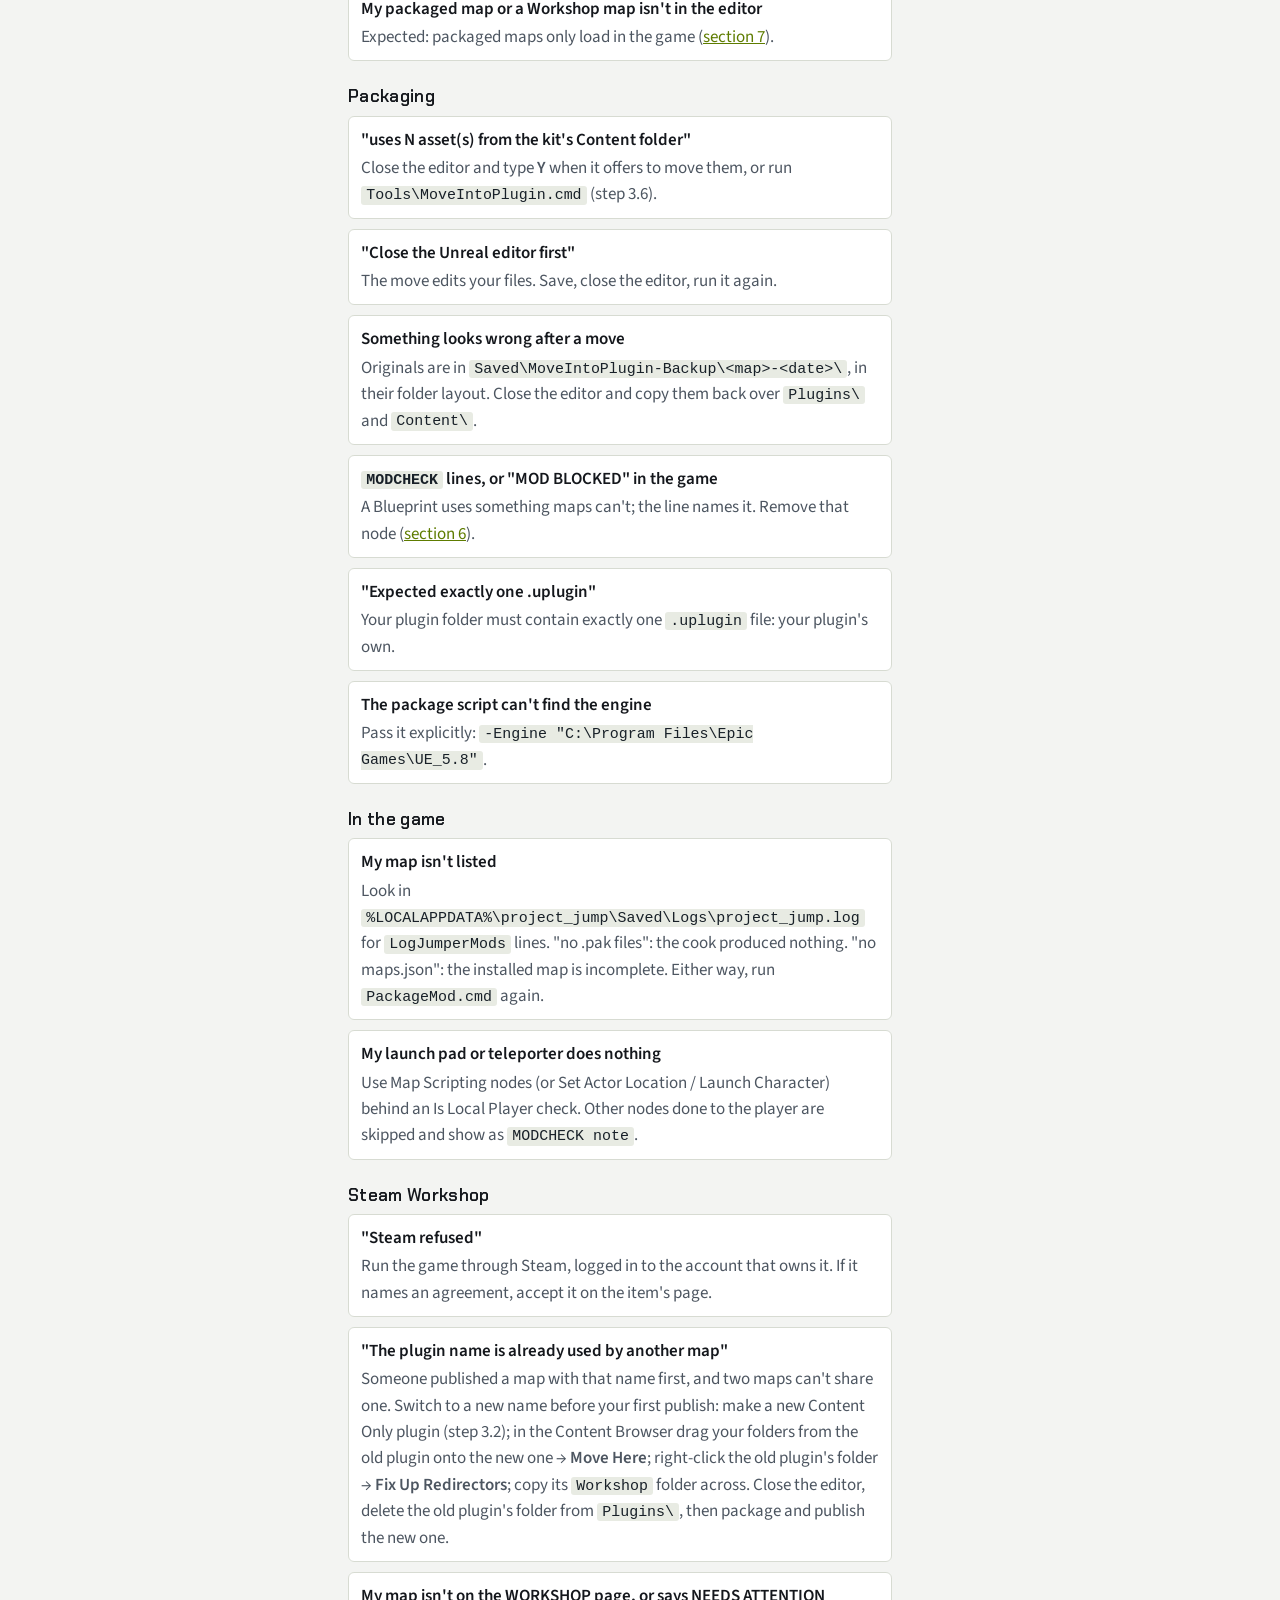
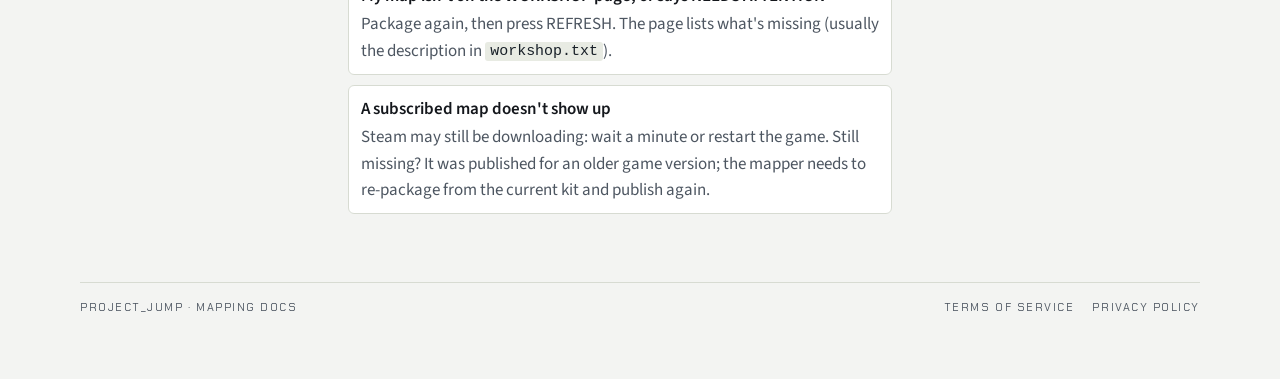
==== commit 4ae36ac4: "Map guide: plugin names must be unique on the Workshop, and how to switch before publishing Co-Autho" ====
--- a/index.html
+++ b/index.html
@@ -95,7 +95,7 @@
   <ol class="steps">
     <li><div><h3>Open the kit</h3><p>Double-click <code>project_jump.uproject</code>. The first open takes a few minutes (shaders). Asked to rebuild modules? Say <strong>No</strong>: you have the wrong engine version.</p></div></li>
     <li><div><h3>Make your plugin (once)</h3><p><strong>Edit → Plugins → + Add</strong> (top left) → <strong>Content Only</strong>.</p>
-      <ul><li><strong>Plugin Name</strong>: letters and digits only, e.g. <code>YourPluginName</code>. <strong>It's permanent.</strong></li><li><strong>Author</strong>: you. Leave the rest.</li></ul>
+      <ul><li><strong>Plugin Name</strong>: letters and digits only, e.g. <code>YourPluginName</code>. <strong>It's permanent</strong>, and it has to be yours alone: the Workshop won't take a name another map already uses, so make it distinctive (<code>GemSkyBounce</code>, not <code>Sky</code>).</li><li><strong>Author</strong>: you. Leave the rest.</li></ul>
       <p>Click <strong>Create Plugin</strong>. No restart needed.</p></div></li>
     <li><div><h3>Show it in the Content Browser</h3><p>Content Browser (<strong>Window → Content Browser</strong>) → <strong>Settings</strong> (top right) → tick <strong>Show Plugin Content</strong>. Right-click <strong>YourPluginName Content</strong> in the folder tree → <strong>New Folder</strong> → <code>Maps</code>.</p></div></li>
     <li><div><h3>Make the level</h3><p><strong>File → New Level → Basic</strong> (floor, light, sky) or <strong>Empty Level</strong>. Then <strong>File → Save Current Level As...</strong> into <strong>YourPluginName Content → Maps</strong>, named <code>YourMapName</code>. Don't reuse a shipped map's name (<code>Aquatic</code>, <code>JumpLevel2</code>, <code>Tutorial</code>, <code>MainMenu</code>).</p></div></li>
@@ -440,6 +440,7 @@
   <h3>Steam Workshop</h3>
   <dl class="trouble">
     <div><dt>"Steam refused"</dt><dd>Run the game through Steam, logged in to the account that owns it. If it names an agreement, accept it on the item's page.</dd></div>
+    <div><dt>"The plugin name is already used by another map"</dt><dd>Someone published a map with that name first, and two maps can't share one. Switch to a new name before your first publish: make a new Content Only plugin (step 3.2); in the Content Browser drag your folders from the old plugin onto the new one → <strong>Move Here</strong>; right-click the old plugin's folder → <strong>Fix Up Redirectors</strong>; copy its <code>Workshop</code> folder across. Close the editor, delete the old plugin's folder from <code>Plugins\</code>, then package and publish the new one.</dd></div>
     <div><dt>My map isn't on the WORKSHOP page, or says NEEDS ATTENTION</dt><dd>Package again, then press REFRESH. The page lists what's missing (usually the description in <code>workshop.txt</code>).</dd></div>
     <div><dt>A subscribed map doesn't show up</dt><dd>Steam may still be downloading: wait a minute or restart the game. Still missing? It was published for an older game version; the mapper needs to re-package from the current kit and publish again.</dd></div>
   </dl>
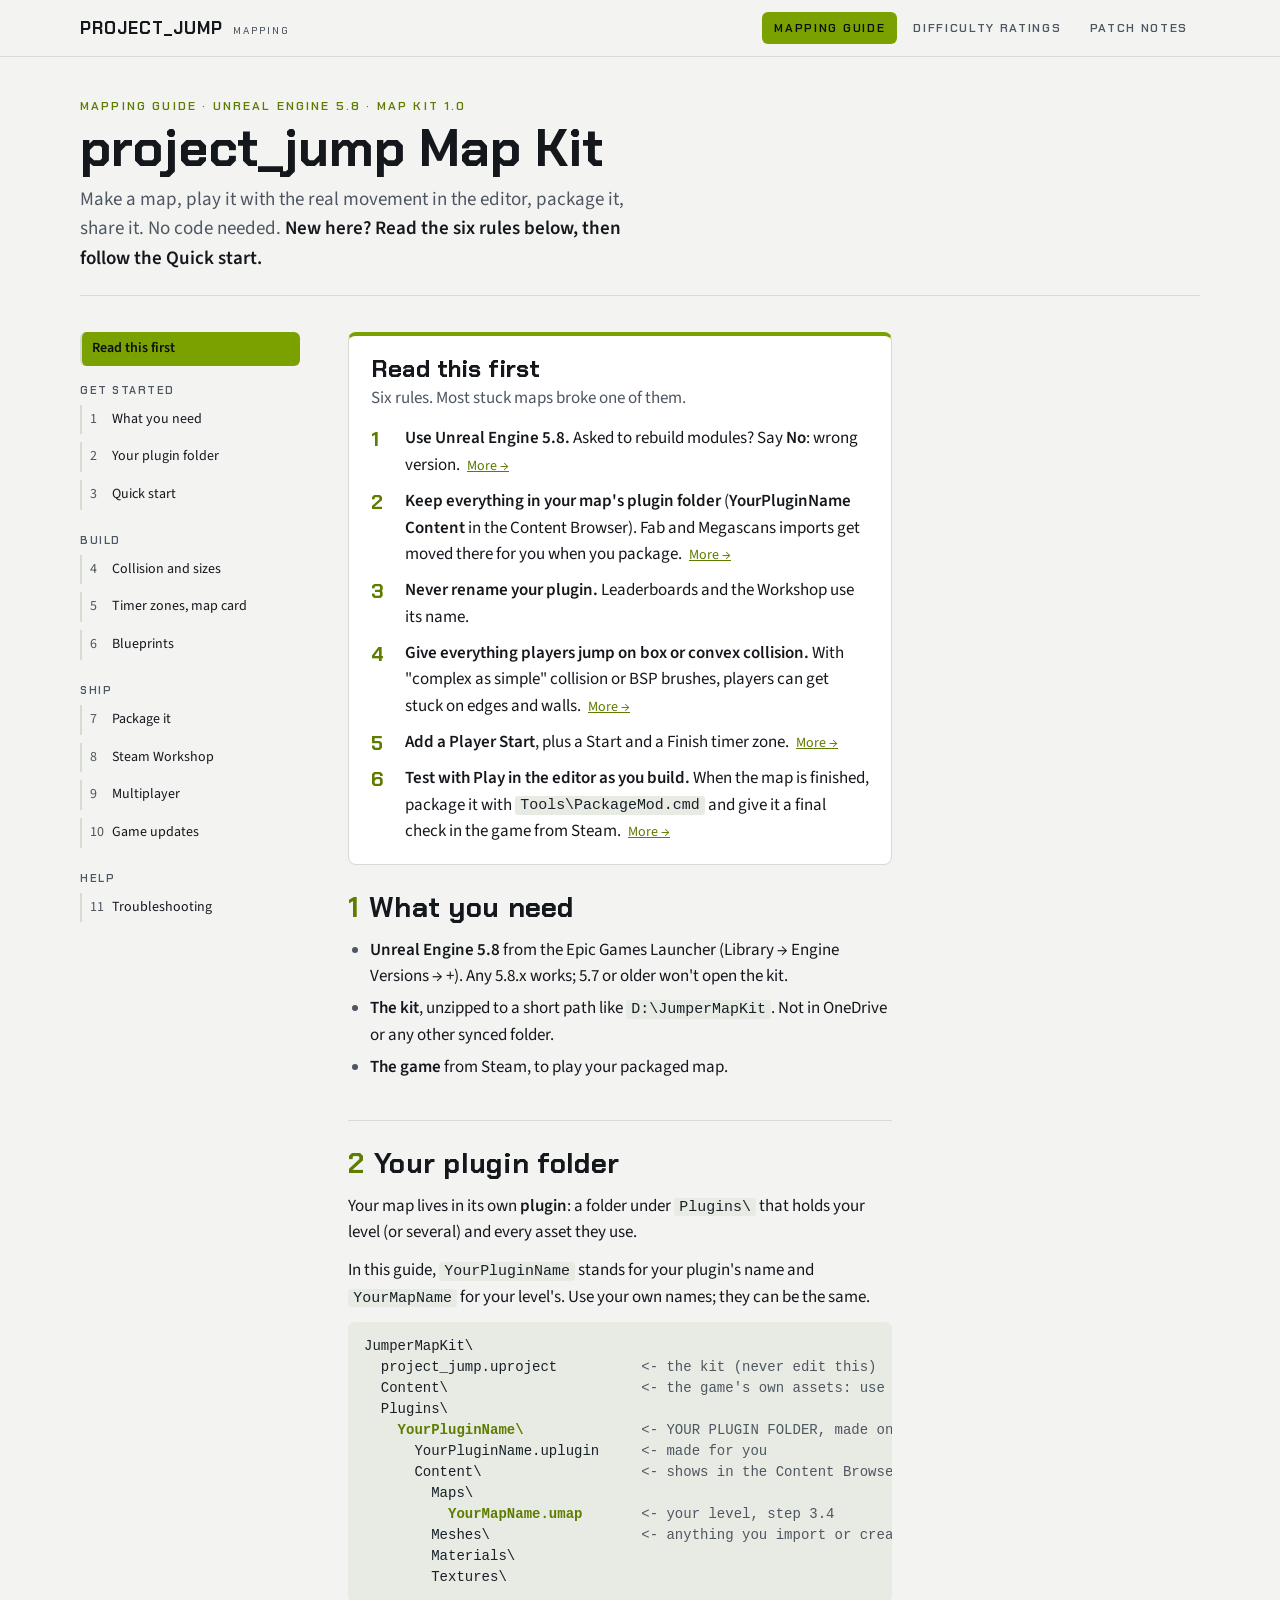
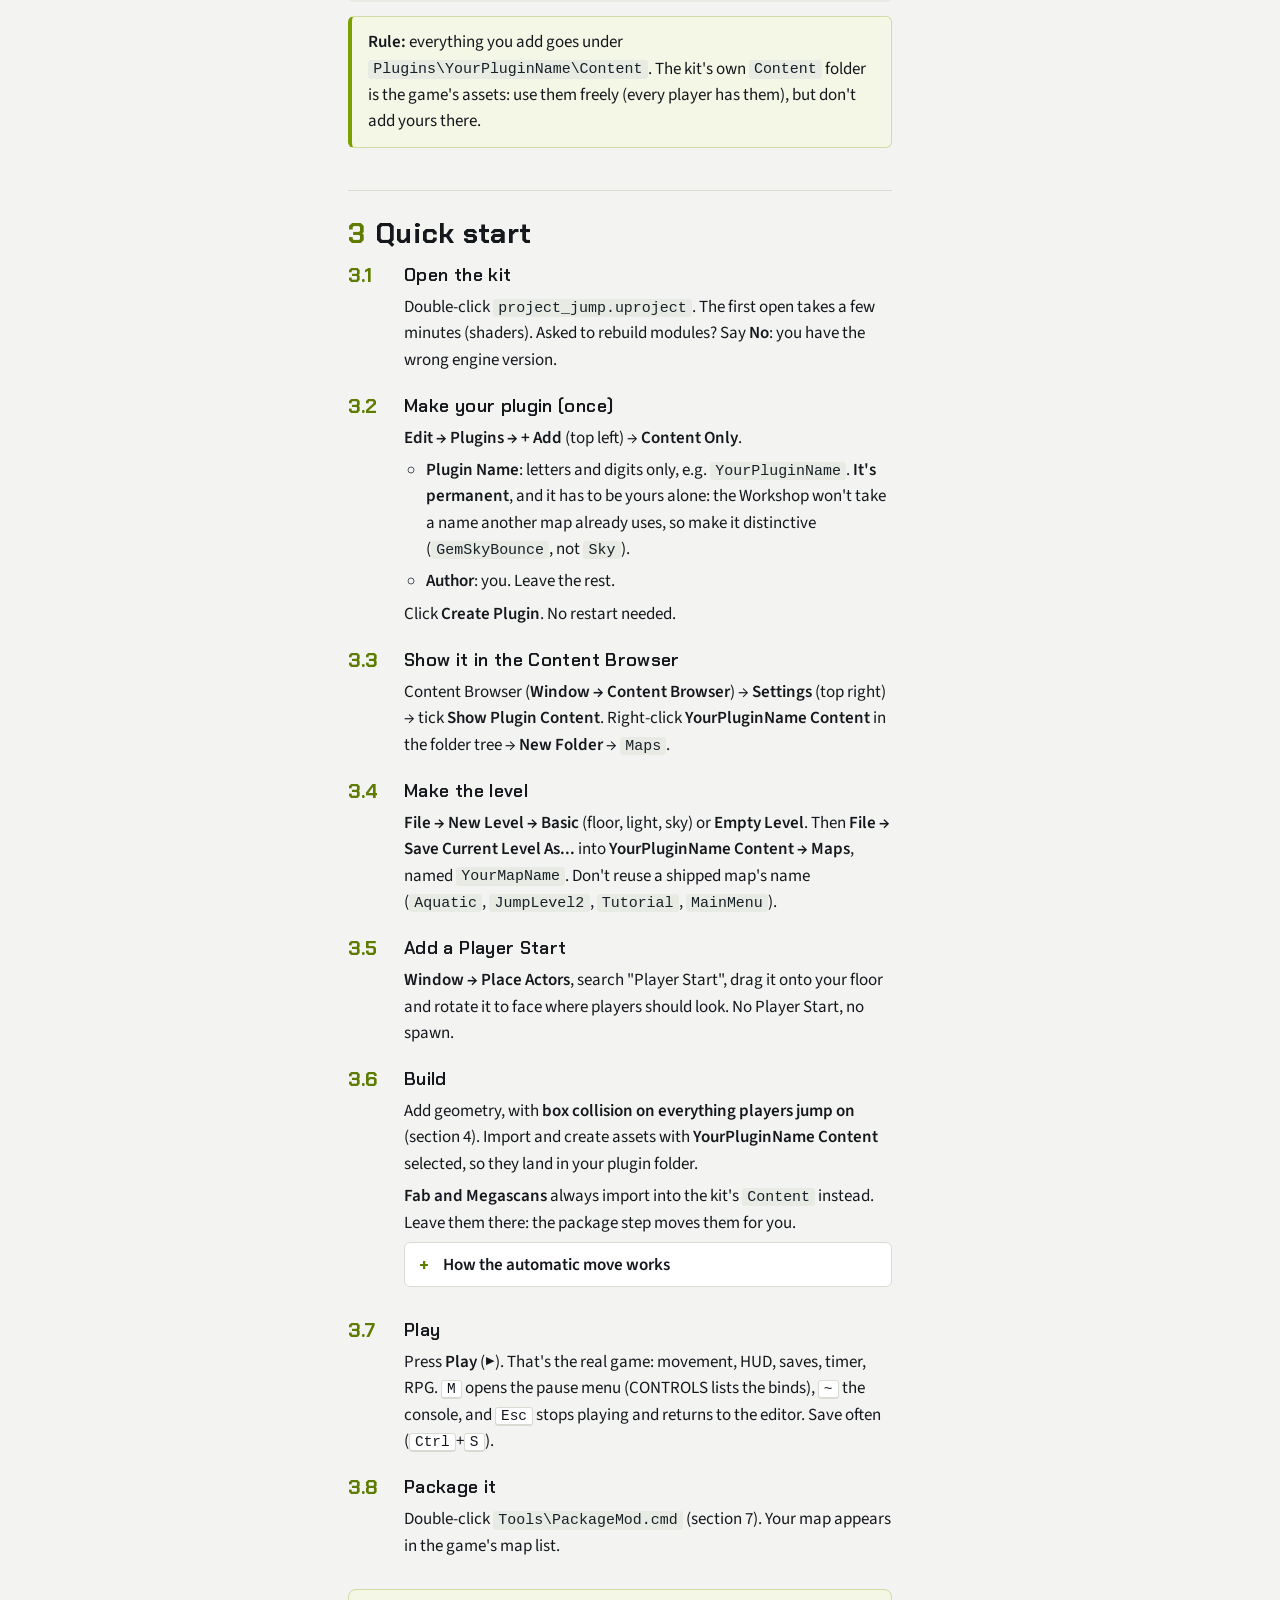
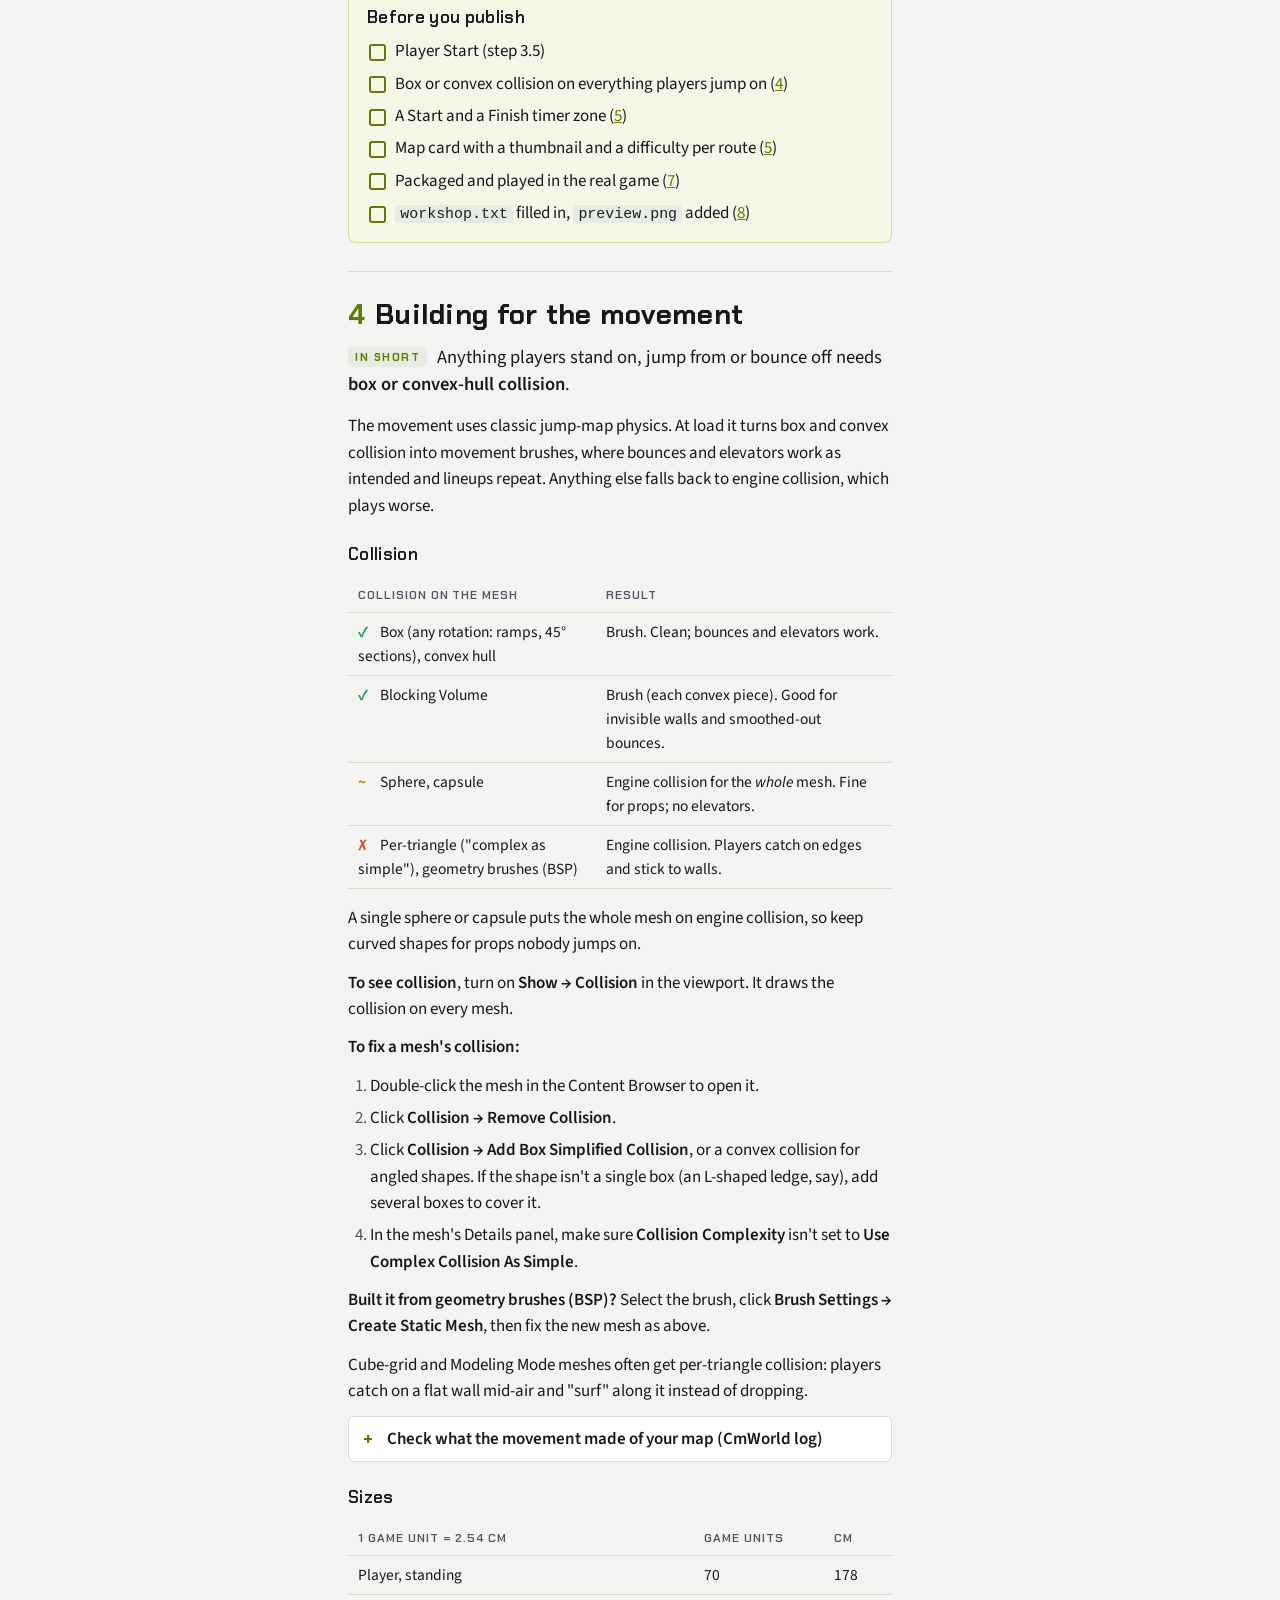
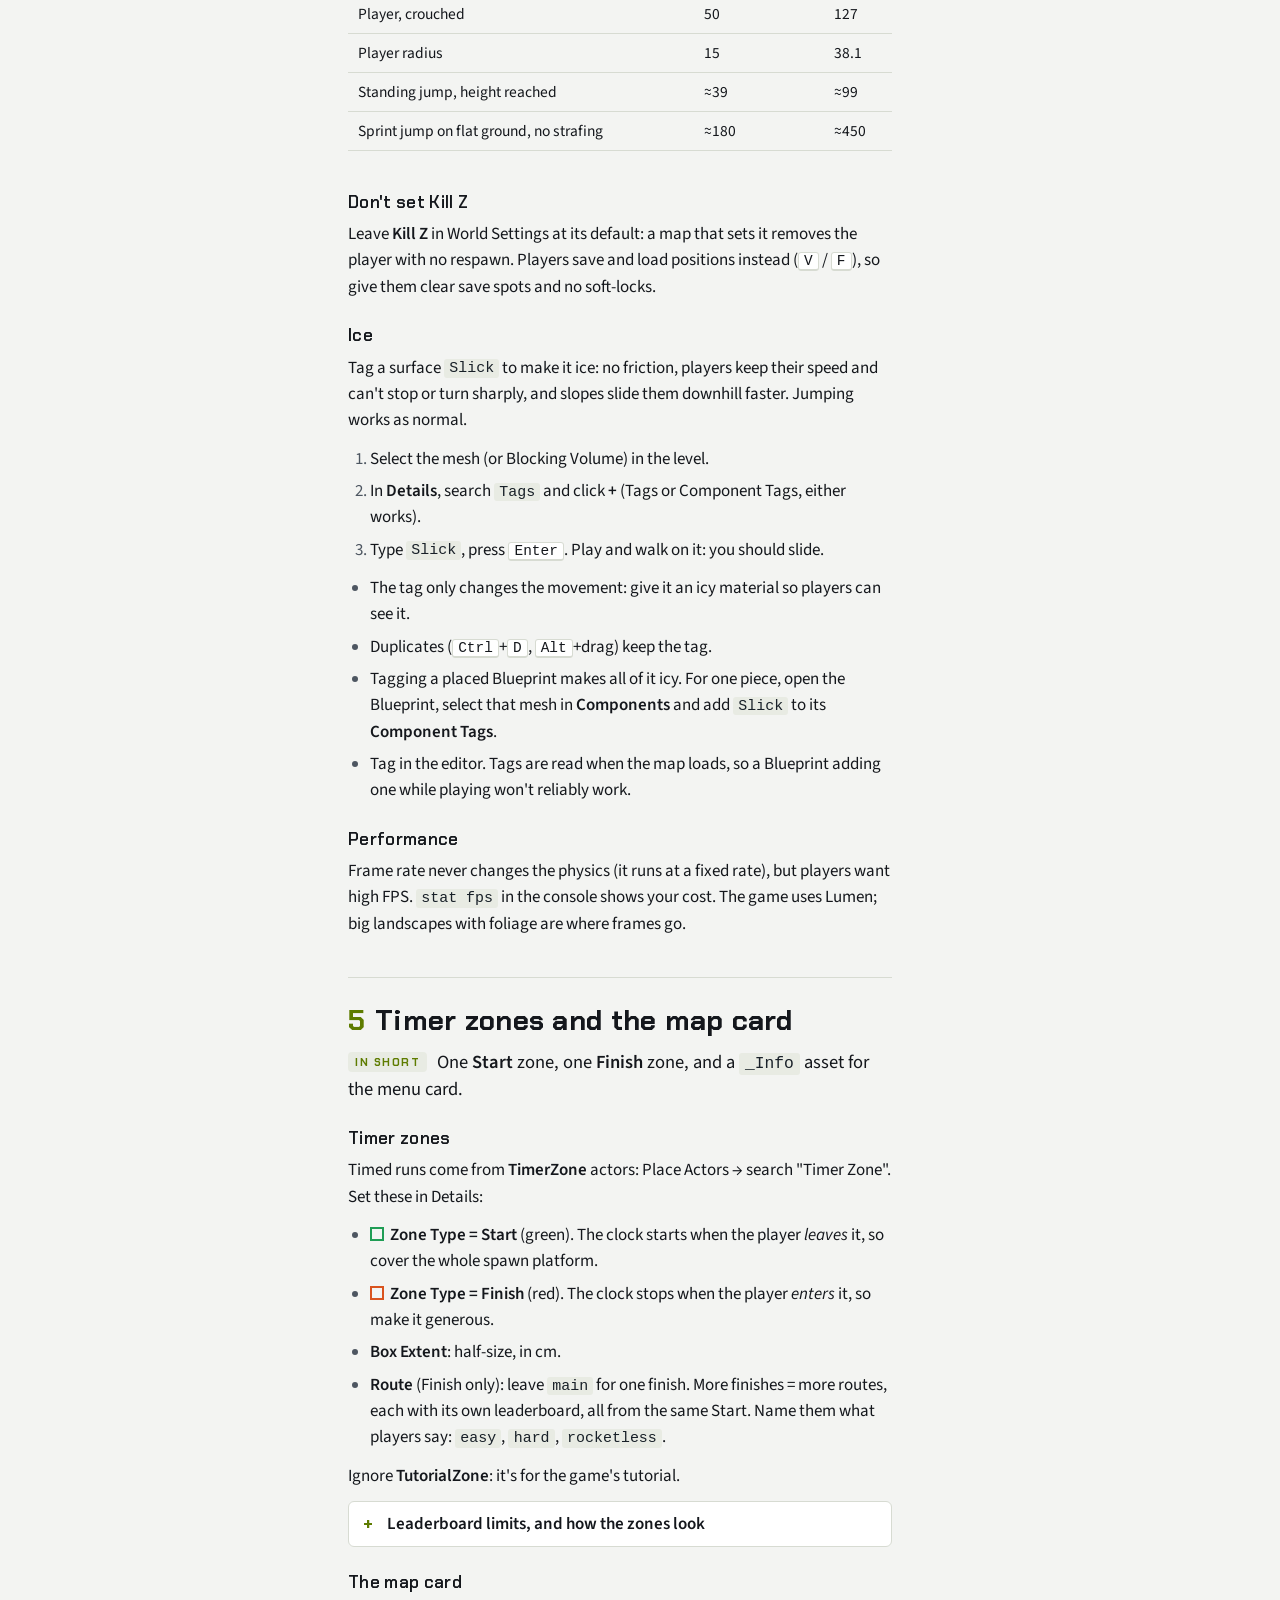
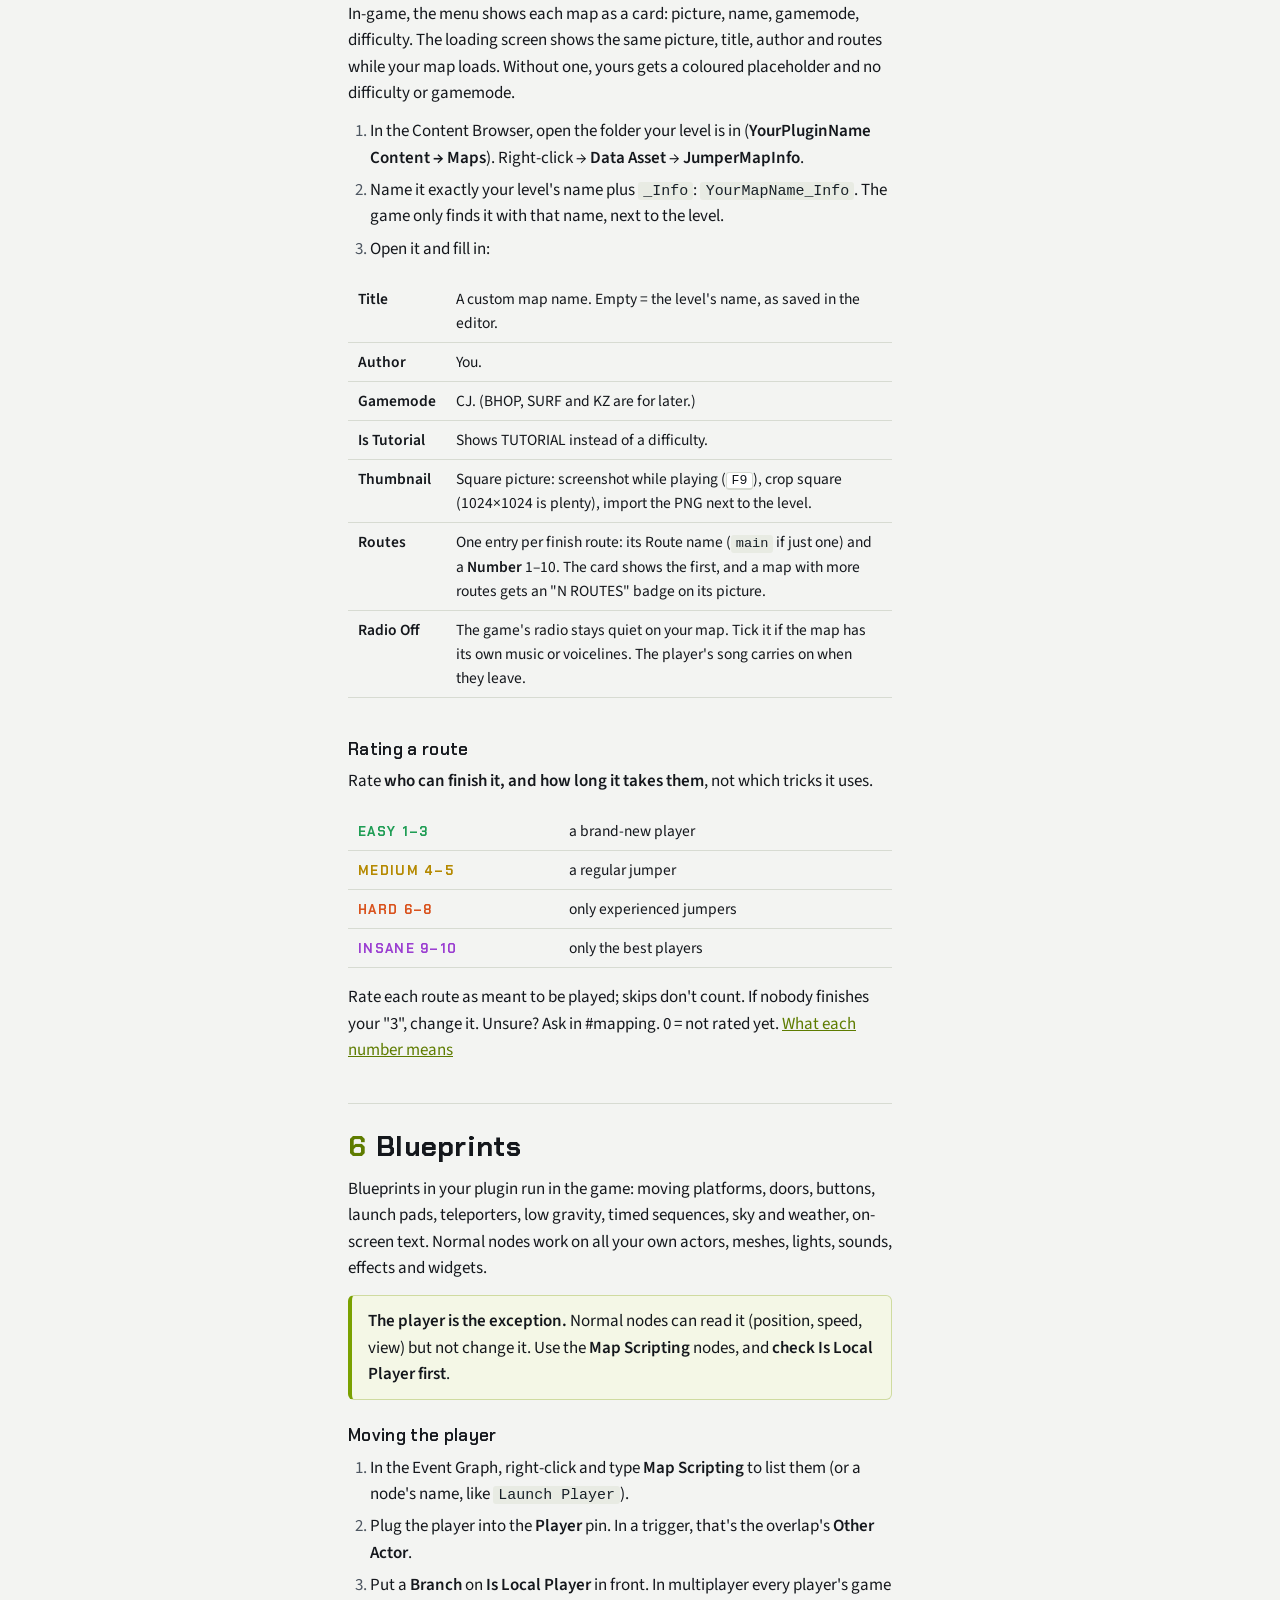
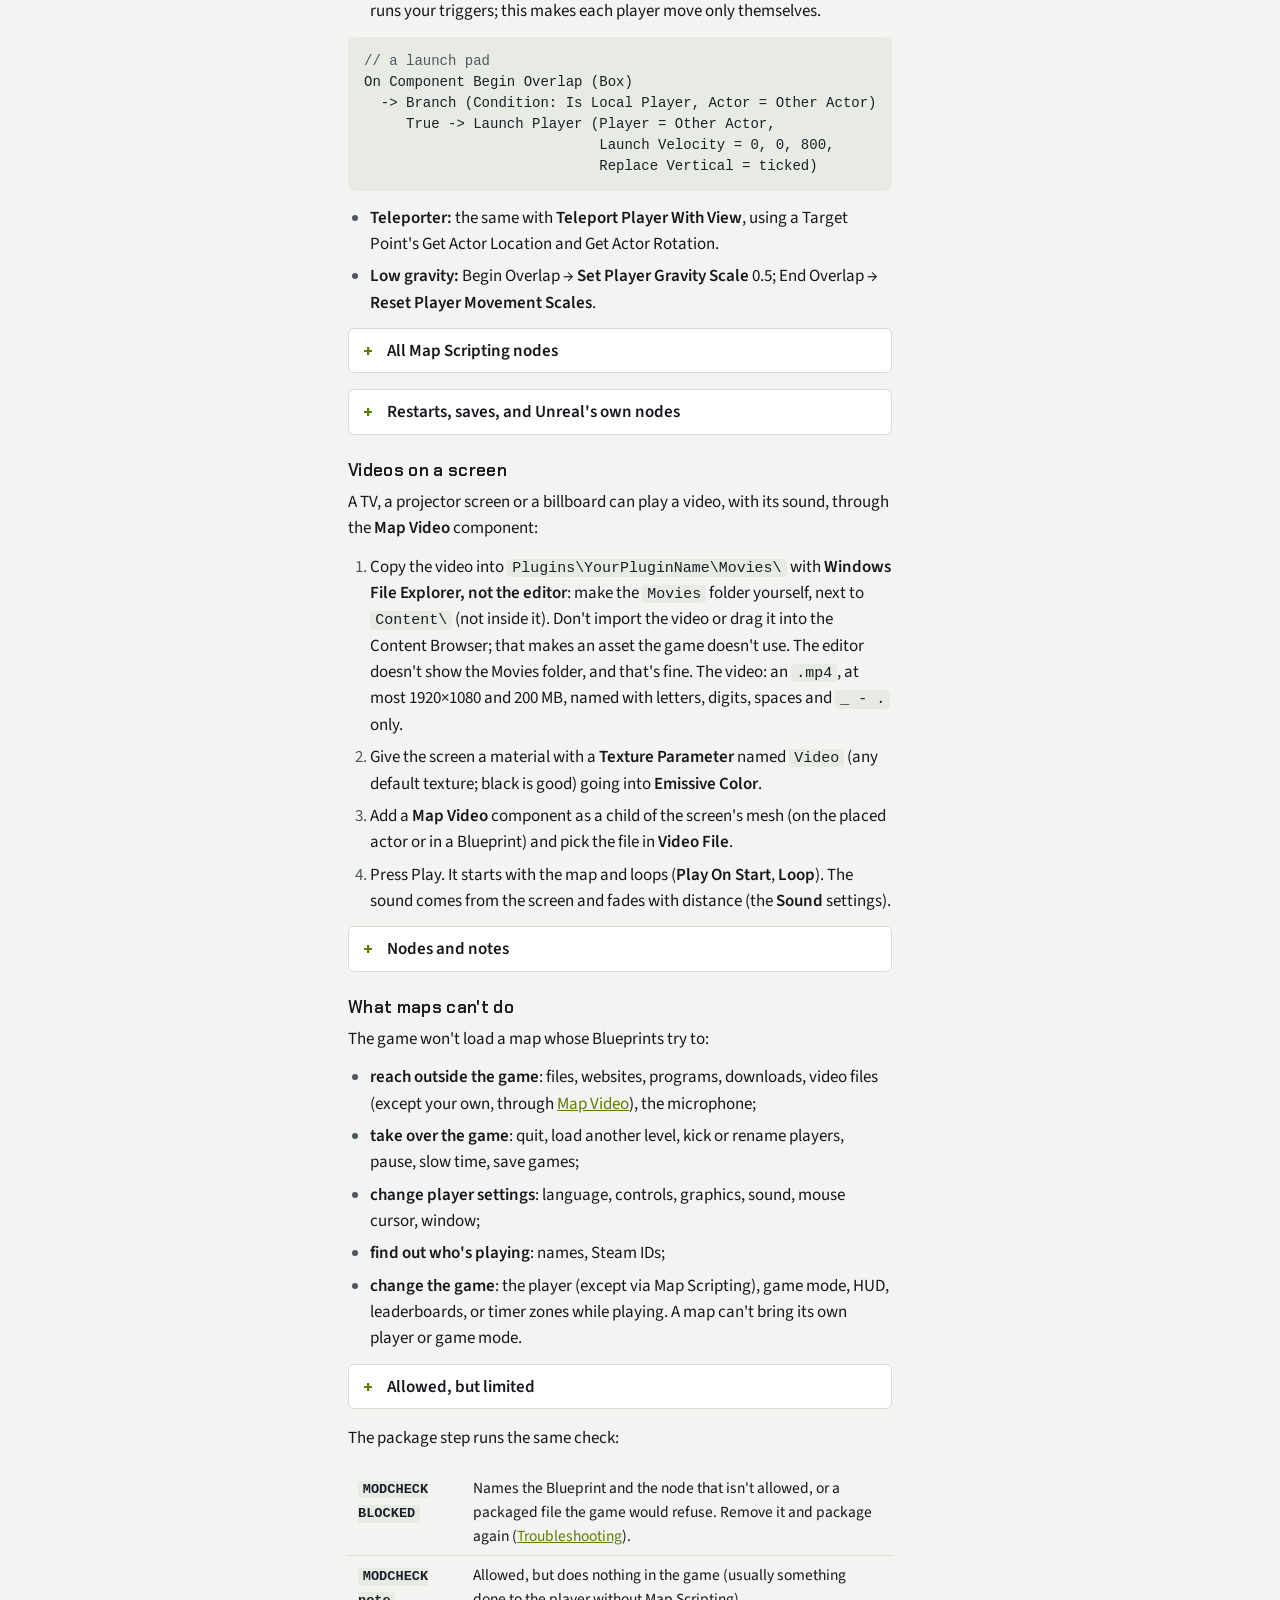
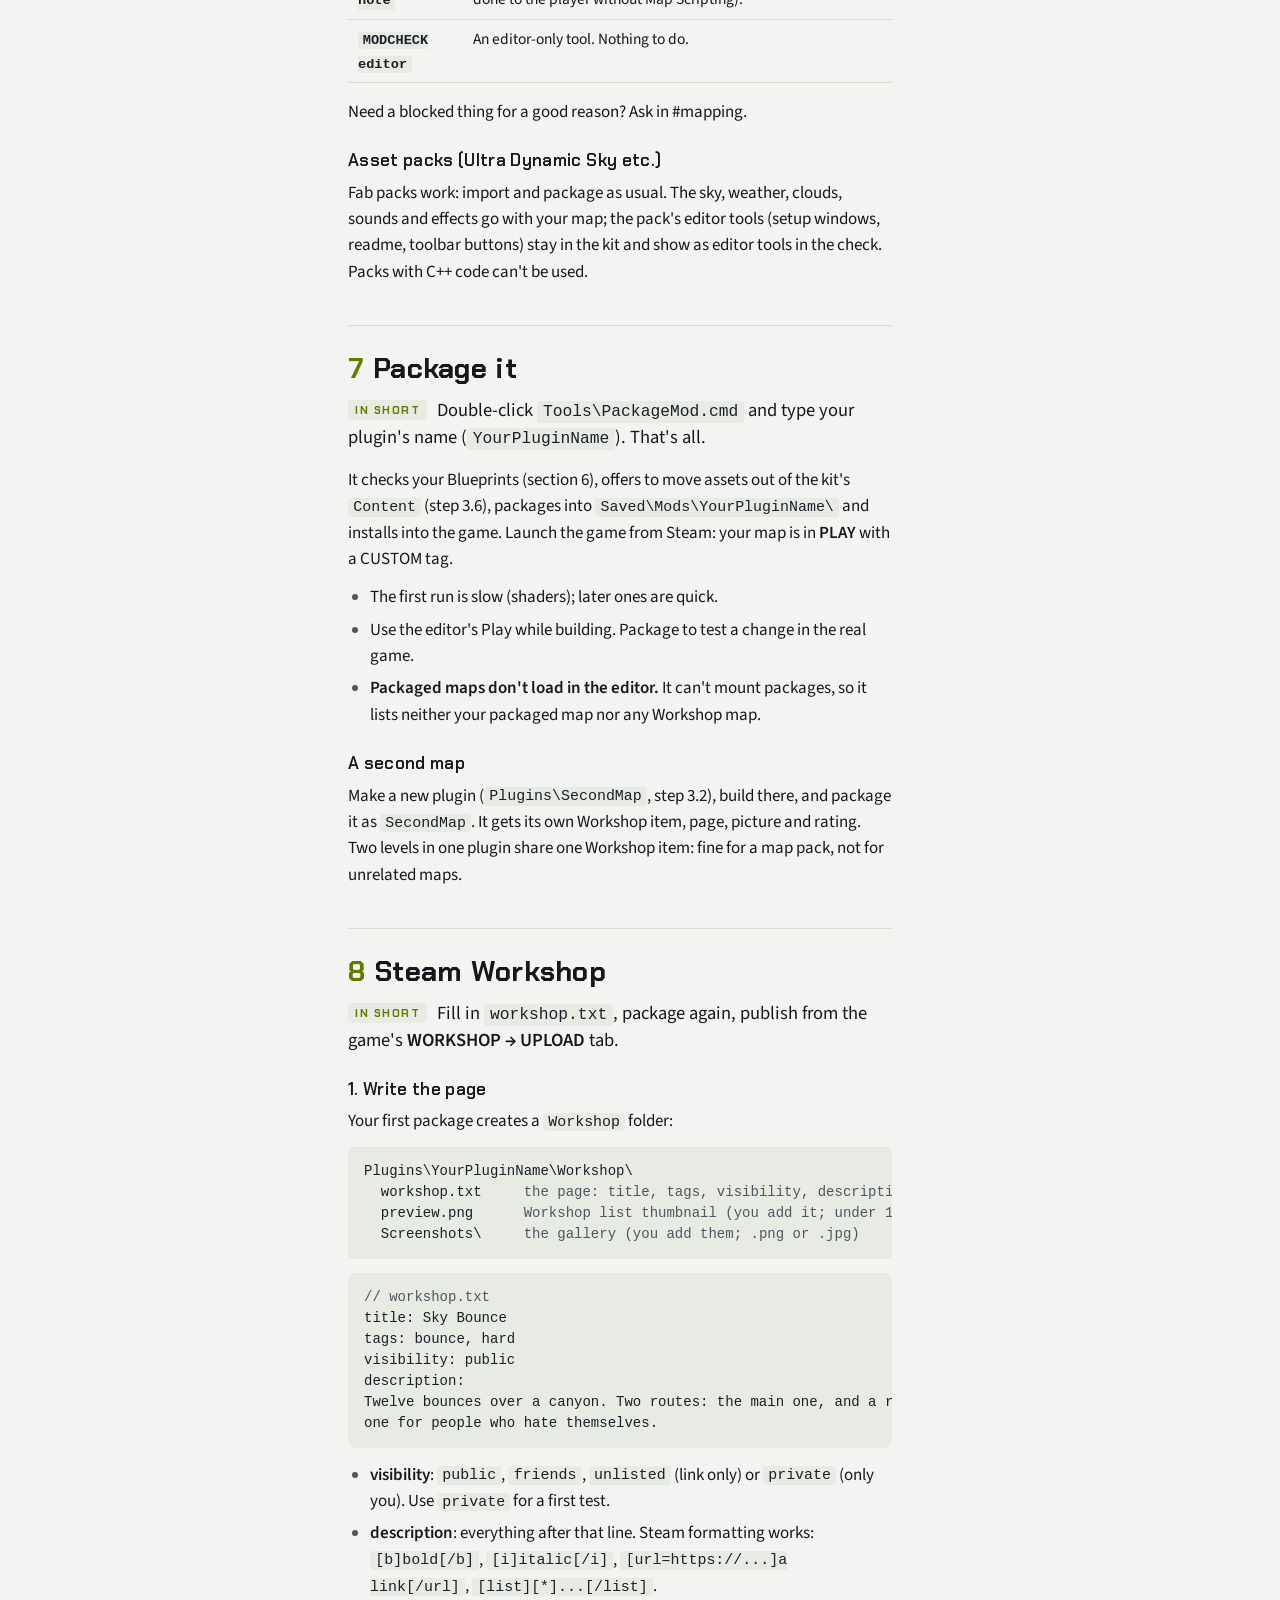
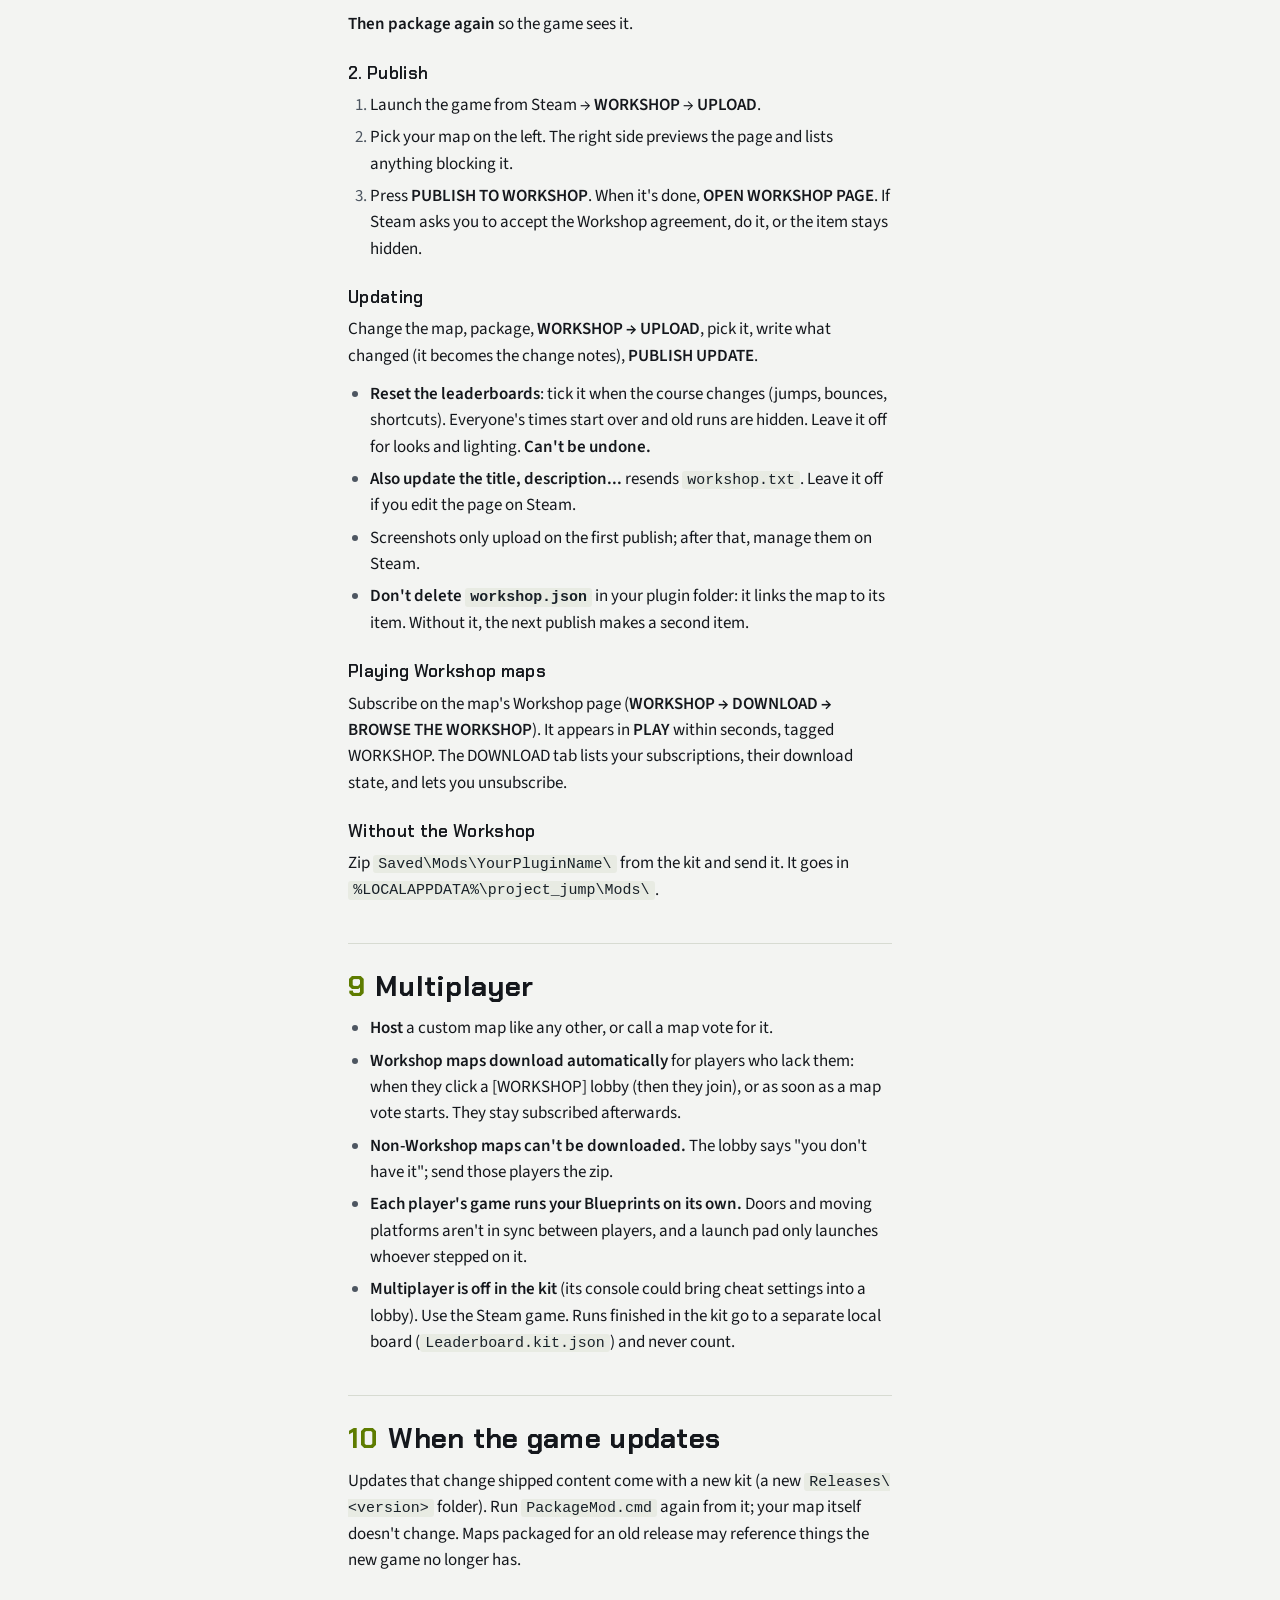
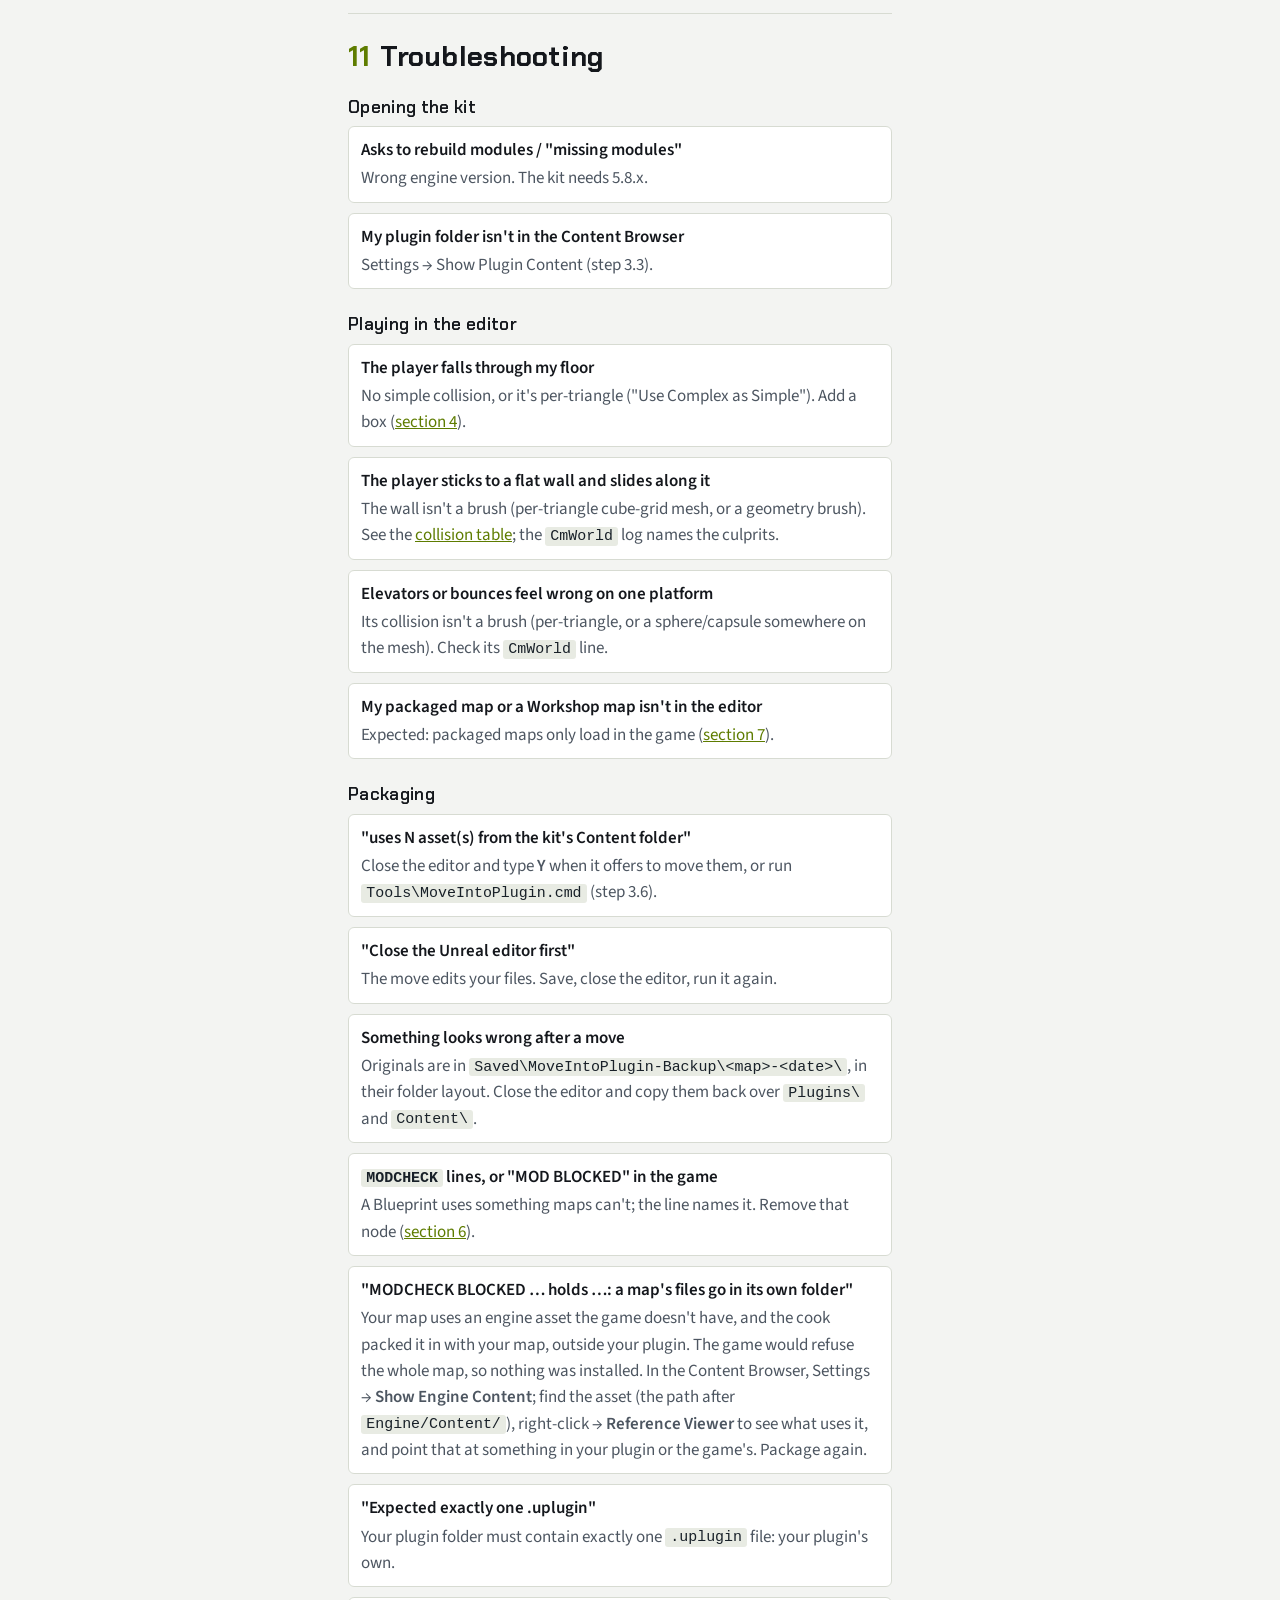
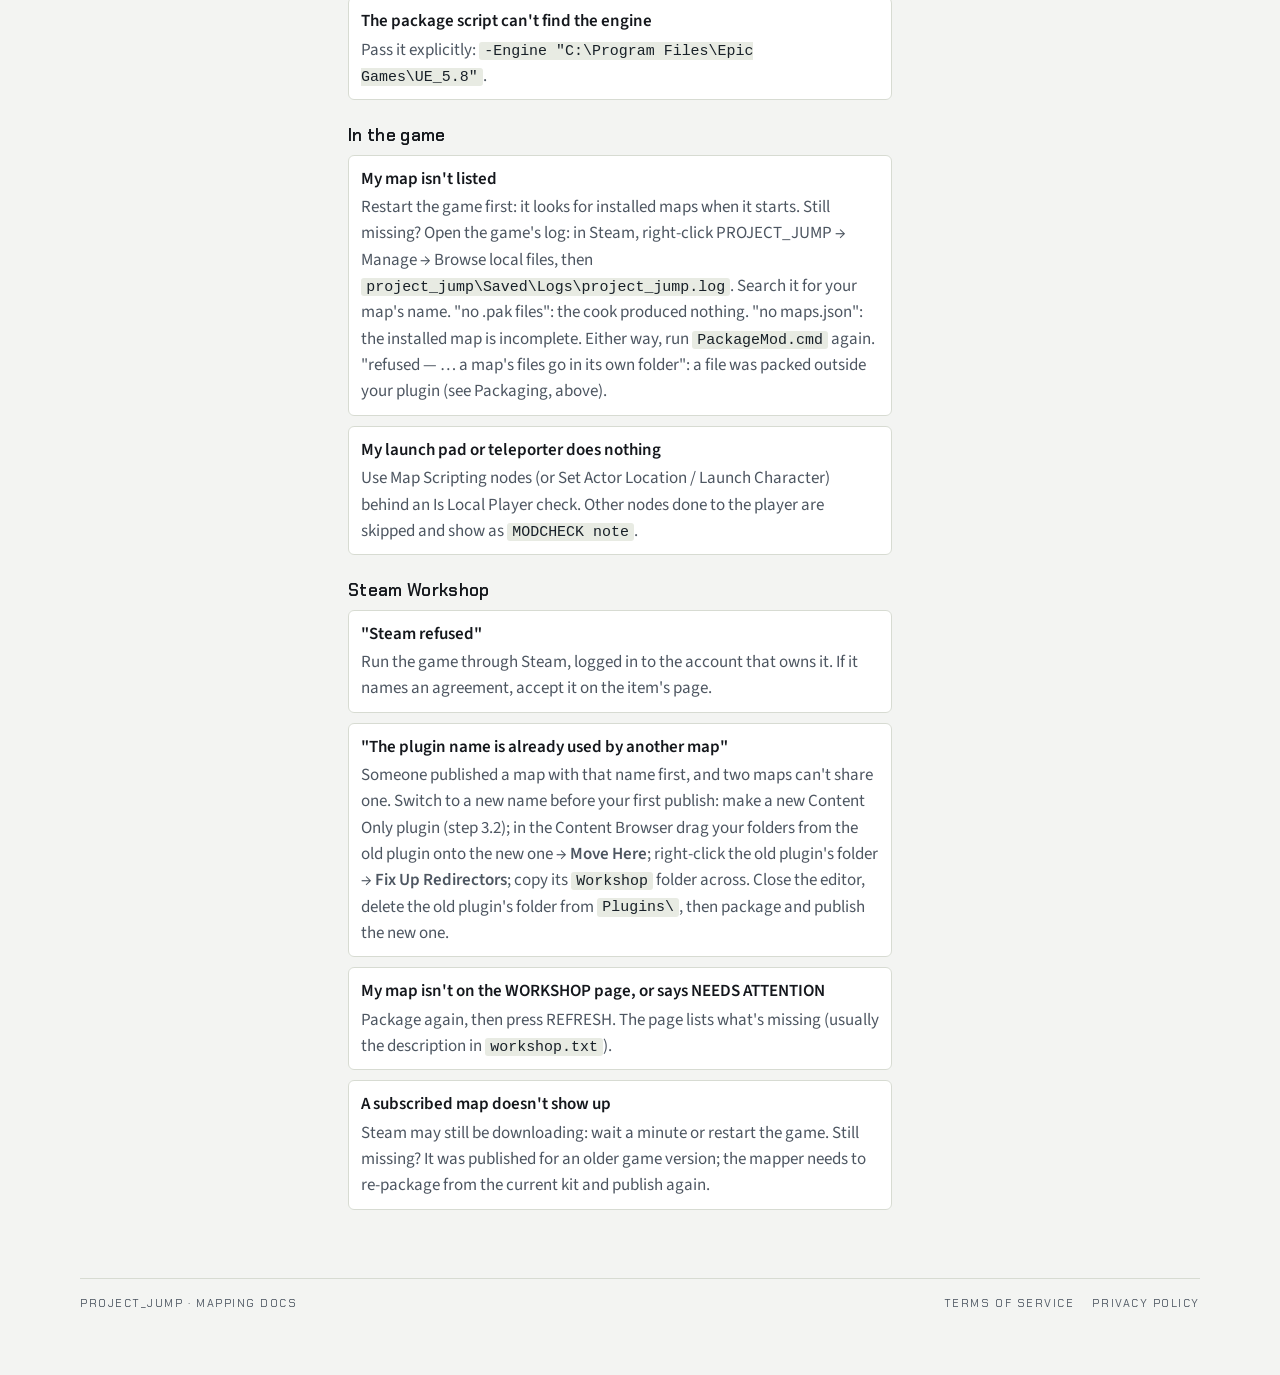
==== commit 4d166f51: "Map guide: Map Video, radio controls, loading screen, multi-map leaderboards, engine-asset troublesh" ====
--- a/index.html
+++ b/index.html
@@ -213,12 +213,13 @@
     <ul>
       <li>Online leaderboards: one per finish route, up to 32 per map. Route names: letters, numbers, spaces, <code>-</code> and <code>_</code>, up to 32 characters. Extra routes or other characters still count locally.</li>
       <li>Every finish counts on the local leaderboard (<code>top</code> in the console).</li>
+      <li>A Workshop item with more than one map gives each map its own leaderboards. Adding a map to an item that had only one starts the first map's online leaderboards over, so decide at the start.</li>
       <li>Wireframes of the Start/Finish boxes show in the editor and the game. You can customize the look of them by adjusting <strong>Line Thickness</strong>, the colours and <strong>Draw Through Walls</strong>.</li>
     </ul>
   </details>
 
   <h3 id="card">The map card</h3>
-  <p>In-game, the menu shows each map as a card: picture, name, gamemode, difficulty. Without one, yours gets a coloured placeholder and no difficulty or gamemode.</p>
+  <p>In-game, the menu shows each map as a card: picture, name, gamemode, difficulty. The loading screen shows the same picture, title, author and routes while your map loads. Without one, yours gets a coloured placeholder and no difficulty or gamemode.</p>
   <ol>
     <li>In the Content Browser, open the folder your level is in (<strong>YourPluginName Content → Maps</strong>). Right-click → <strong>Data Asset</strong> → <strong>JumperMapInfo</strong>.</li>
     <li>Name it exactly your level's name plus <code>_Info</code>: <code>YourMapName_Info</code>. The game only finds it with that name, next to the level.</li>
@@ -231,7 +232,8 @@
       <tr><td>Gamemode</td><td>CJ. (BHOP, SURF and KZ are for later.)</td></tr>
       <tr><td>Is Tutorial</td><td>Shows TUTORIAL instead of a difficulty.</td></tr>
       <tr><td>Thumbnail</td><td>Square picture: screenshot while playing (<kbd>F9</kbd>), crop square (1024×1024 is plenty), import the PNG next to the level.</td></tr>
-      <tr><td>Routes</td><td>One entry per finish route: its Route name (<code>main</code> if just one) and a <strong>Number</strong> 1–10. The card shows the first and "+N routes".</td></tr>
+      <tr><td>Routes</td><td>One entry per finish route: its Route name (<code>main</code> if just one) and a <strong>Number</strong> 1–10. The card shows the first, and a map with more routes gets an "N ROUTES" badge on its picture.</td></tr>
+      <tr><td>Radio Off</td><td>The game's radio stays quiet on your map. Tick it if the map has its own music or voicelines. The player's song carries on when they leave.</td></tr>
     </tbody>
   </table></div>
 
@@ -283,6 +285,8 @@
         <tr><td>Set Player Gravity / Speed / Jump Height Scale</td><td>1 = normal, 0.5 = half, 2 = double. Jump height 0 = no jumping. Every map starts at 1.</td></tr>
         <tr><td>Reset Player Movement Scales</td><td>All three back to 1.</td></tr>
         <tr><td>Is Run In Progress, Get Run Time, Is Player Practicing</td><td>Reads the run timer and practice mode.</td></tr>
+        <tr><td>Hold Radio</td><td>Quiets the game's radio while your map plays something of its own (a song, a voiceline): <strong>true</strong> pauses it, <strong>false</strong> lets it carry on. Works from Event BeginPlay; leaving the map lets go too. To keep it off for the whole map, tick <strong>Radio Off</strong> in the _Info instead.</td></tr>
+        <tr><td>Is Radio Playing</td><td>Music is coming out of the radio right now.</td></tr>
       </tbody>
     </table></div>
   </details>
@@ -295,10 +299,27 @@
     </ul>
   </details>
 
+  <h3 id="video">Videos on a screen</h3>
+  <p>A TV, a projector screen or a billboard can play a video, with its sound, through the <strong>Map Video</strong> component:</p>
+  <ol>
+    <li>Copy the video into <code>Plugins\YourPluginName\Movies\</code> with <strong>Windows File Explorer, not the editor</strong>: make the <code>Movies</code> folder yourself, next to <code>Content\</code> (not inside it). Don't import the video or drag it into the Content Browser; that makes an asset the game doesn't use. The editor doesn't show the Movies folder, and that's fine. The video: an <code>.mp4</code>, at most 1920×1080 and 200 MB, named with letters, digits, spaces and <code>_ - .</code> only.</li>
+    <li>Give the screen a material with a <strong>Texture Parameter</strong> named <code>Video</code> (any default texture; black is good) going into <strong>Emissive Color</strong>.</li>
+    <li>Add a <strong>Map Video</strong> component as a child of the screen's mesh (on the placed actor or in a Blueprint) and pick the file in <strong>Video File</strong>.</li>
+    <li>Press Play. It starts with the map and loops (<strong>Play On Start</strong>, <strong>Loop</strong>). The sound comes from the screen and fades with distance (the <strong>Sound</strong> settings).</li>
+  </ol>
+  <details><summary>Nodes and notes</summary>
+    <ul>
+      <li>Nodes: <strong>Play</strong>, <strong>Pause</strong>, <strong>Stop</strong> (back to the start), <strong>Set Video</strong> (another file from your Movies folder: a channel change), <strong>Set Looping</strong>, <strong>Set Volume</strong>, <strong>Is Playing</strong>, <strong>Show On Mesh</strong> (the same video on another mesh of the same actor).</li>
+      <li>Each player's game plays it on its own: not in sync between players. Up to 4 videos open at once per map.</li>
+      <li><code>PackageMod.cmd</code> packs your Movies folder with the map and checks every video; the Workshop upload takes them along.</li>
+      <li>Nothing shows? The log's <code>LogMapVideo</code> lines say why. Videos only run while playing, not while editing.</li>
+    </ul>
+  </details>
+
   <h3 id="limits">What maps can't do</h3>
   <p>The game won't load a map whose Blueprints try to:</p>
   <ul>
-    <li><strong>reach outside the game</strong>: files, websites, programs, downloads, video files, the microphone;</li>
+    <li><strong>reach outside the game</strong>: files, websites, programs, downloads, video files (except your own, through <a href="#video">Map Video</a>), the microphone;</li>
     <li><strong>take over the game</strong>: quit, load another level, kick or rename players, pause, slow time, save games;</li>
     <li><strong>change player settings</strong>: language, controls, graphics, sound, mouse cursor, window;</li>
     <li><strong>find out who's playing</strong>: names, Steam IDs;</li>
@@ -318,7 +339,7 @@
   <p>The package step runs the same check:</p>
   <div class="tablewrap"><table>
     <tbody>
-      <tr><td><code>MODCHECK BLOCKED</code></td><td>Names the Blueprint and the node that isn't allowed. Remove it and package again.</td></tr>
+      <tr><td><code>MODCHECK BLOCKED</code></td><td>Names the Blueprint and the node that isn't allowed, or a packaged file the game would refuse. Remove it and package again (<a href="#trouble">Troubleshooting</a>).</td></tr>
       <tr><td><code>MODCHECK note</code></td><td>Allowed, but does nothing in the game (usually something done to the player without Map Scripting).</td></tr>
       <tr><td><code>MODCHECK editor</code></td><td>An editor-only tool. Nothing to do.</td></tr>
     </tbody>
@@ -427,13 +448,14 @@
     <div><dt>"Close the Unreal editor first"</dt><dd>The move edits your files. Save, close the editor, run it again.</dd></div>
     <div><dt>Something looks wrong after a move</dt><dd>Originals are in <code>Saved\MoveIntoPlugin-Backup\&lt;map&gt;-&lt;date&gt;\</code>, in their folder layout. Close the editor and copy them back over <code>Plugins\</code> and <code>Content\</code>.</dd></div>
     <div><dt><code>MODCHECK</code> lines, or "MOD BLOCKED" in the game</dt><dd>A Blueprint uses something maps can't; the line names it. Remove that node (<a href="#limits">section 6</a>).</dd></div>
+    <div><dt>"MODCHECK BLOCKED … holds …: a map's files go in its own folder"</dt><dd>Your map uses an engine asset the game doesn't have, and the cook packed it in with your map, outside your plugin. The game would refuse the whole map, so nothing was installed. In the Content Browser, Settings → <strong>Show Engine Content</strong>; find the asset (the path after <code>Engine/Content/</code>), right-click → <strong>Reference Viewer</strong> to see what uses it, and point that at something in your plugin or the game's. Package again.</dd></div>
     <div><dt>"Expected exactly one .uplugin"</dt><dd>Your plugin folder must contain exactly one <code>.uplugin</code> file: your plugin's own.</dd></div>
     <div><dt>The package script can't find the engine</dt><dd>Pass it explicitly: <code>-Engine "C:\Program Files\Epic Games\UE_5.8"</code>.</dd></div>
   </dl>
 
   <h3>In the game</h3>
   <dl class="trouble">
-    <div><dt>My map isn't listed</dt><dd>Look in <code>%LOCALAPPDATA%\project_jump\Saved\Logs\project_jump.log</code> for <code>LogJumperMods</code> lines. "no .pak files": the cook produced nothing. "no maps.json": the installed map is incomplete. Either way, run <code>PackageMod.cmd</code> again.</dd></div>
+    <div><dt>My map isn't listed</dt><dd>Restart the game first: it looks for installed maps when it starts. Still missing? Open the game's log: in Steam, right-click PROJECT_JUMP → Manage → Browse local files, then <code>project_jump\Saved\Logs\project_jump.log</code>. Search it for your map's name. "no .pak files": the cook produced nothing. "no maps.json": the installed map is incomplete. Either way, run <code>PackageMod.cmd</code> again. "refused — … a map's files go in its own folder": a file was packed outside your plugin (see Packaging, above).</dd></div>
     <div><dt>My launch pad or teleporter does nothing</dt><dd>Use Map Scripting nodes (or Set Actor Location / Launch Character) behind an Is Local Player check. Other nodes done to the player are skipped and show as <code>MODCHECK note</code>.</dd></div>
   </dl>
 
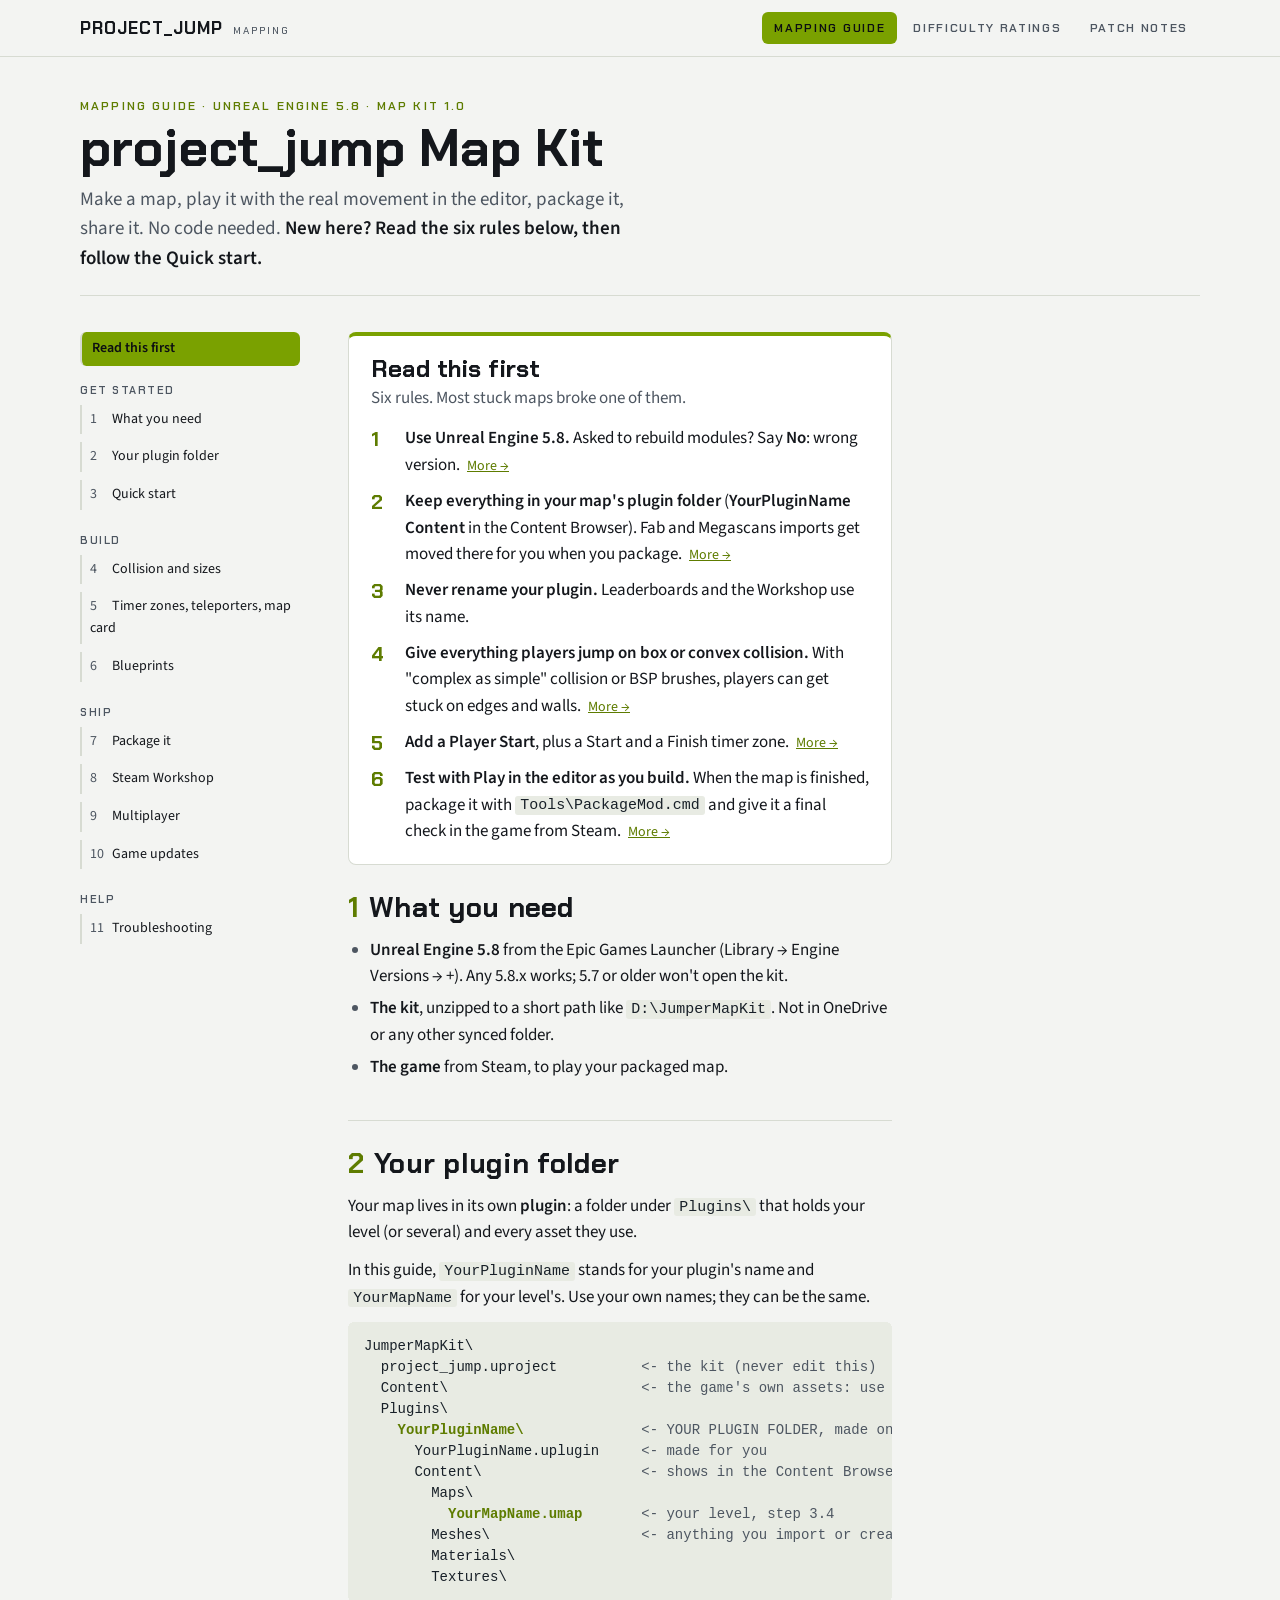
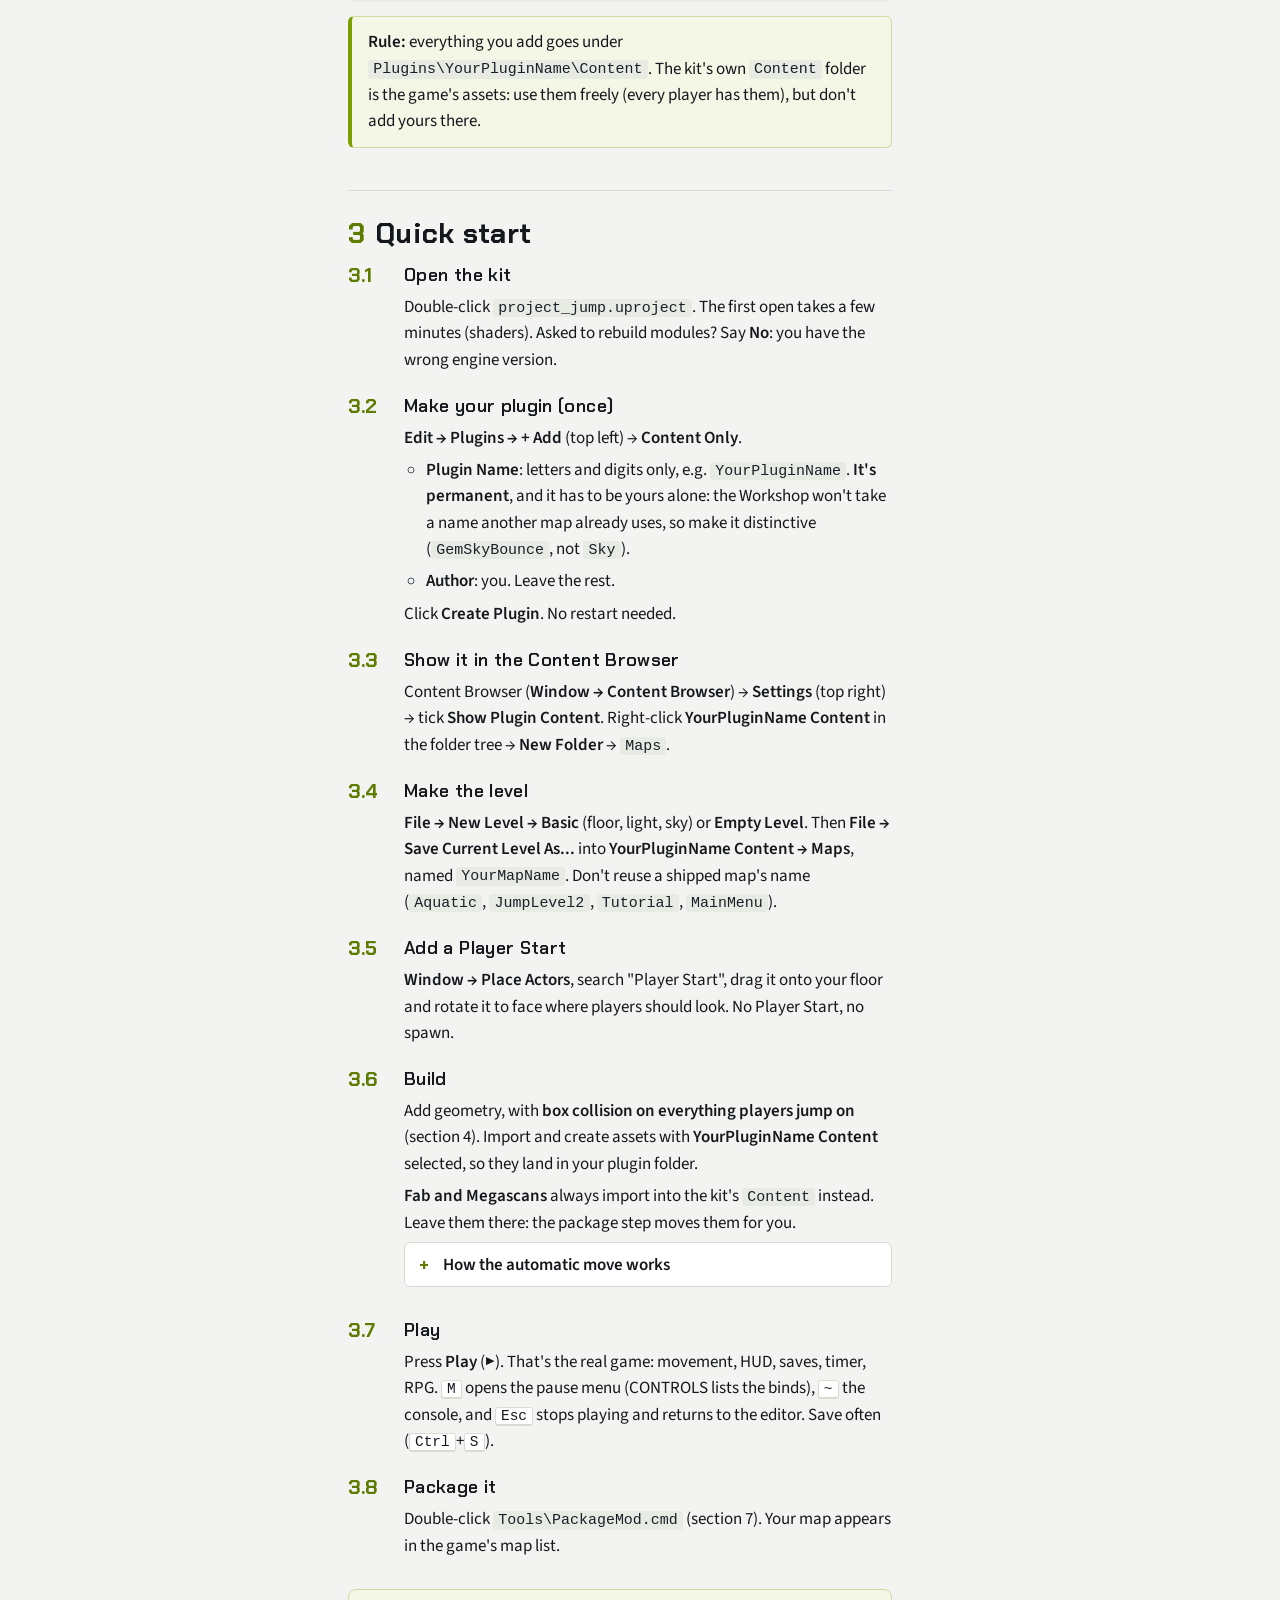
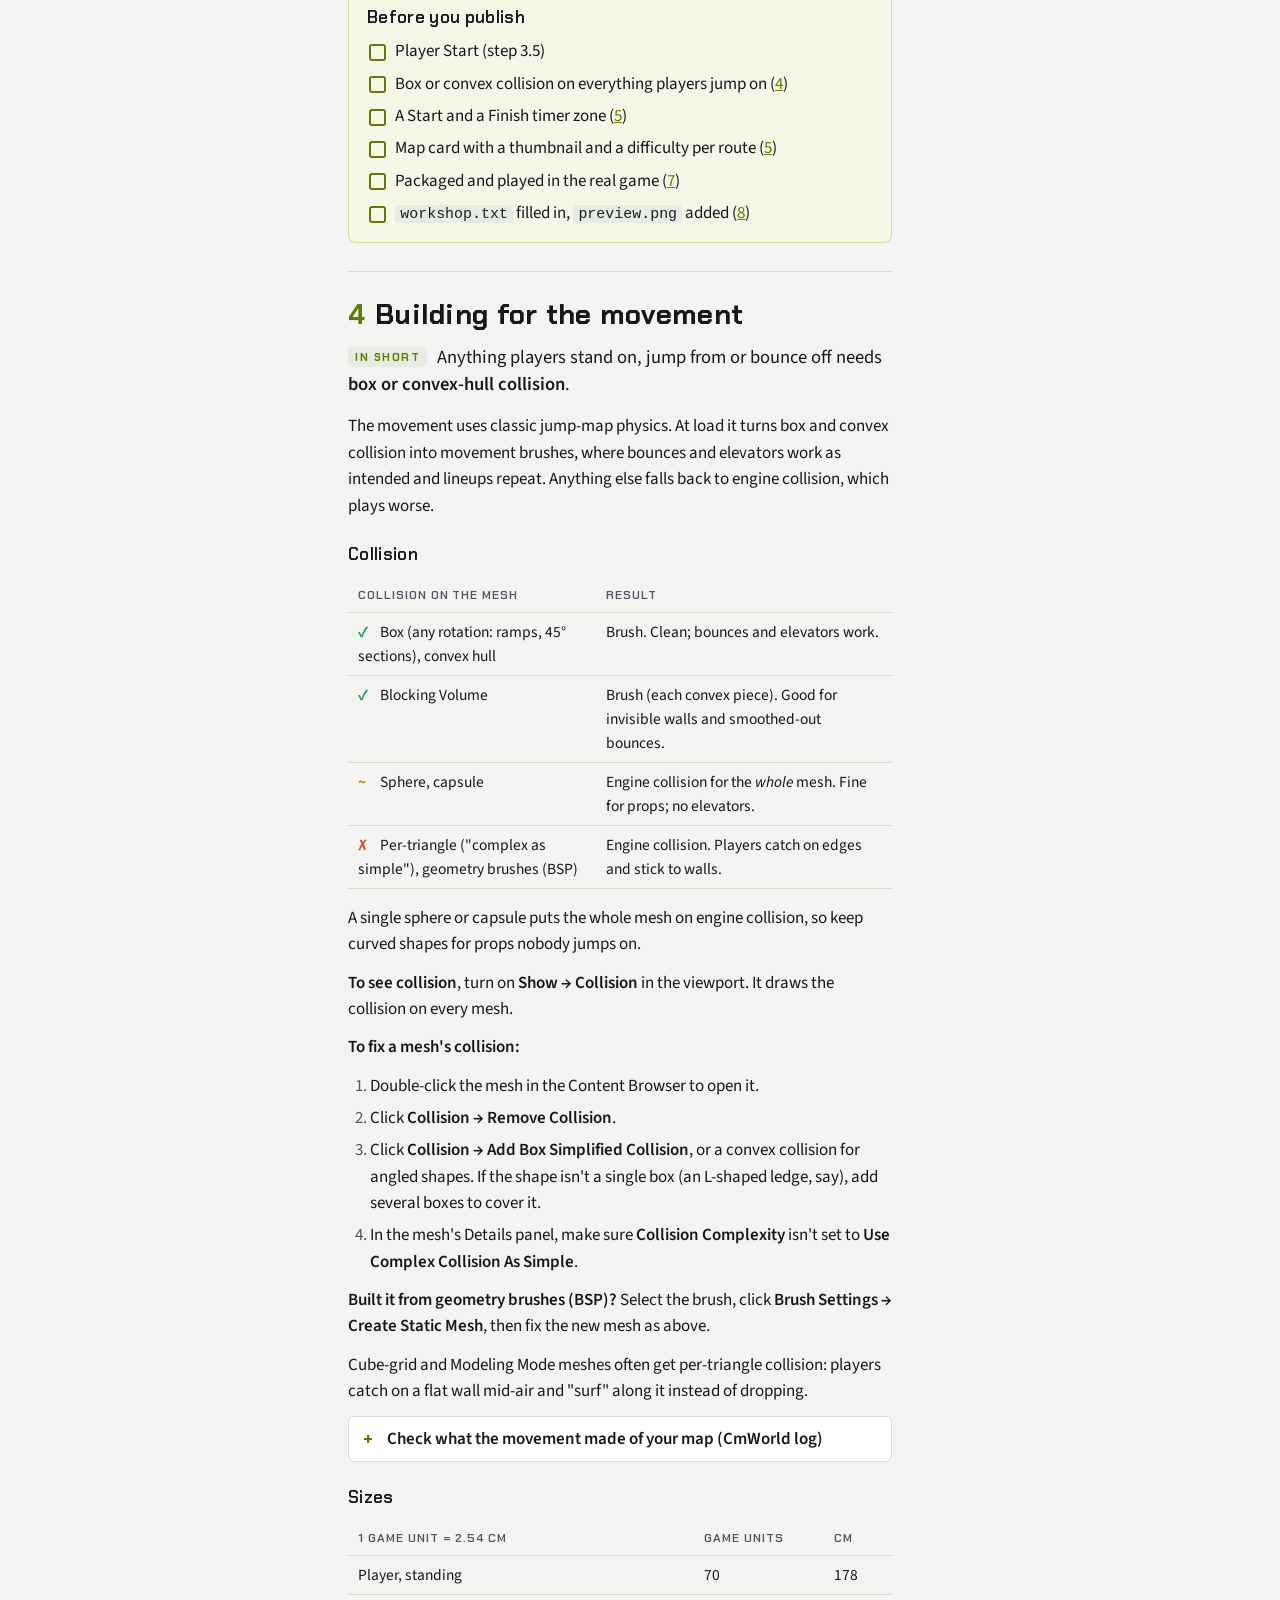
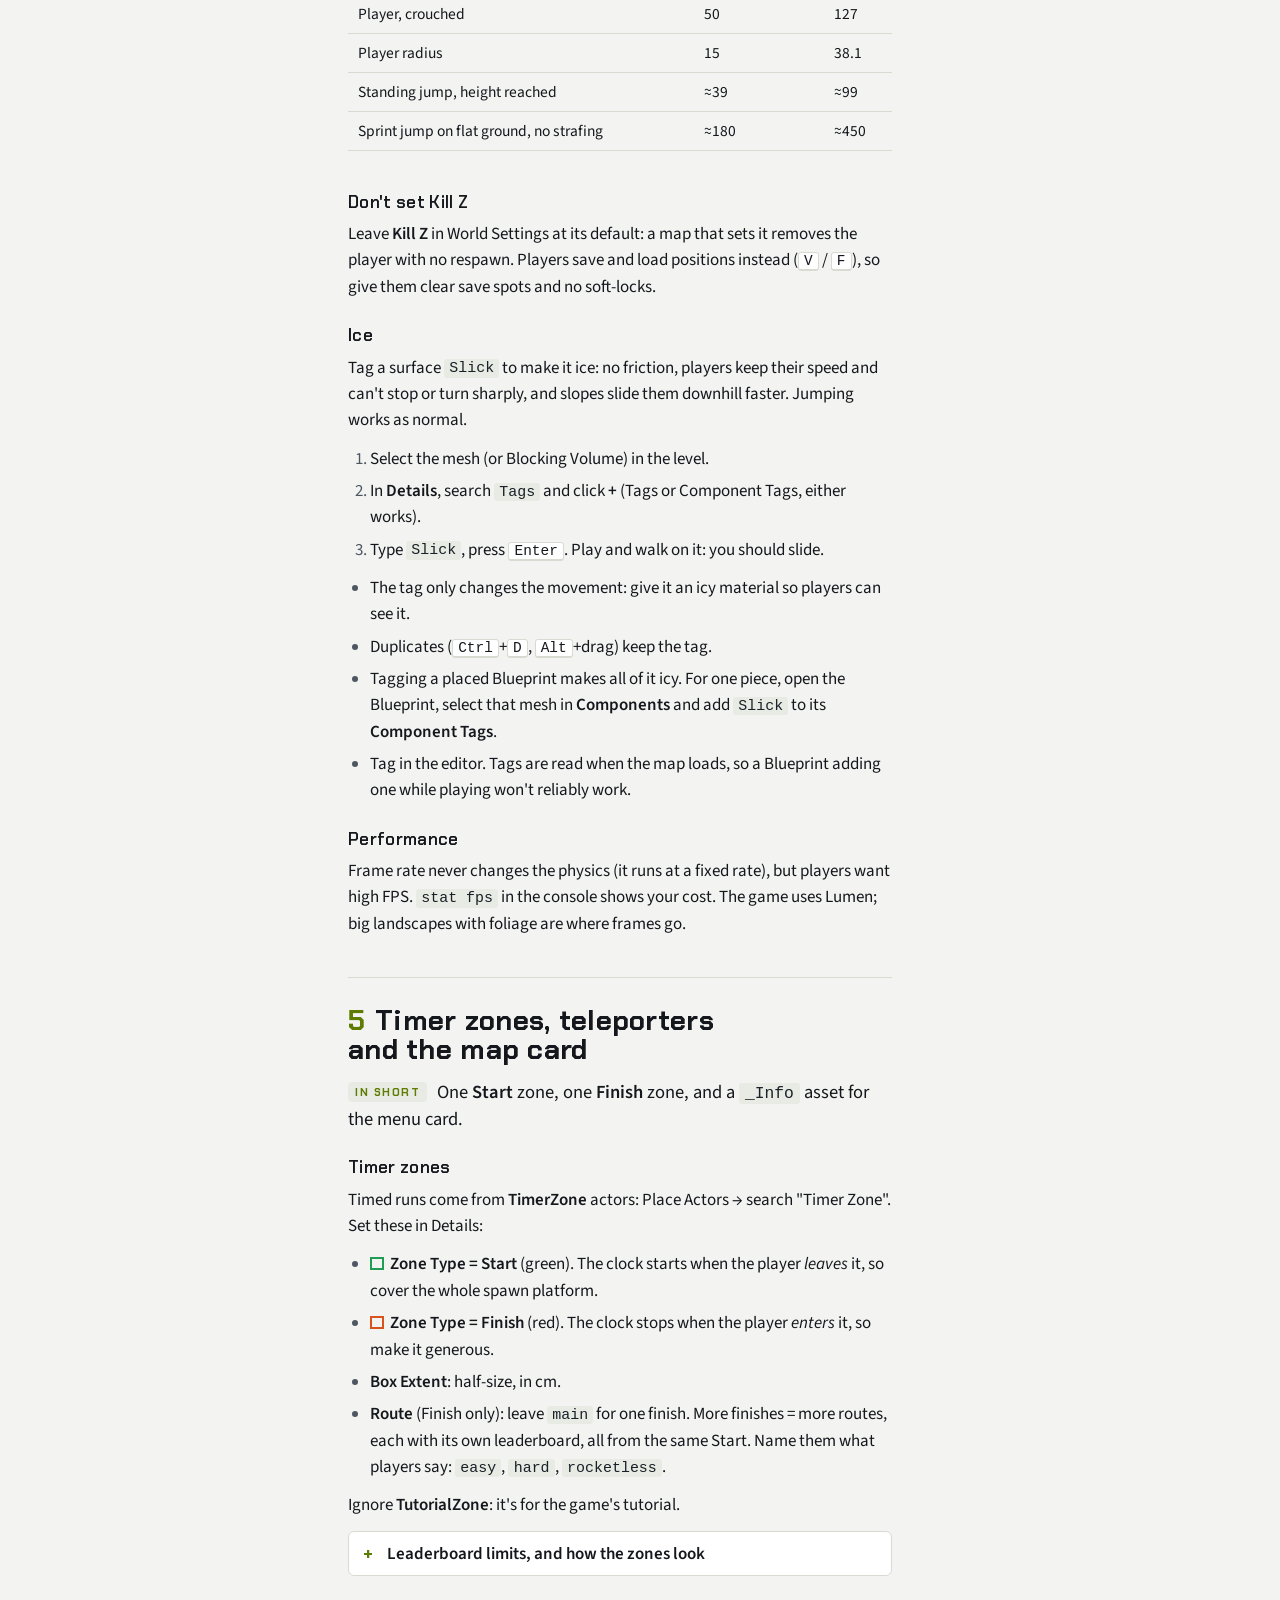
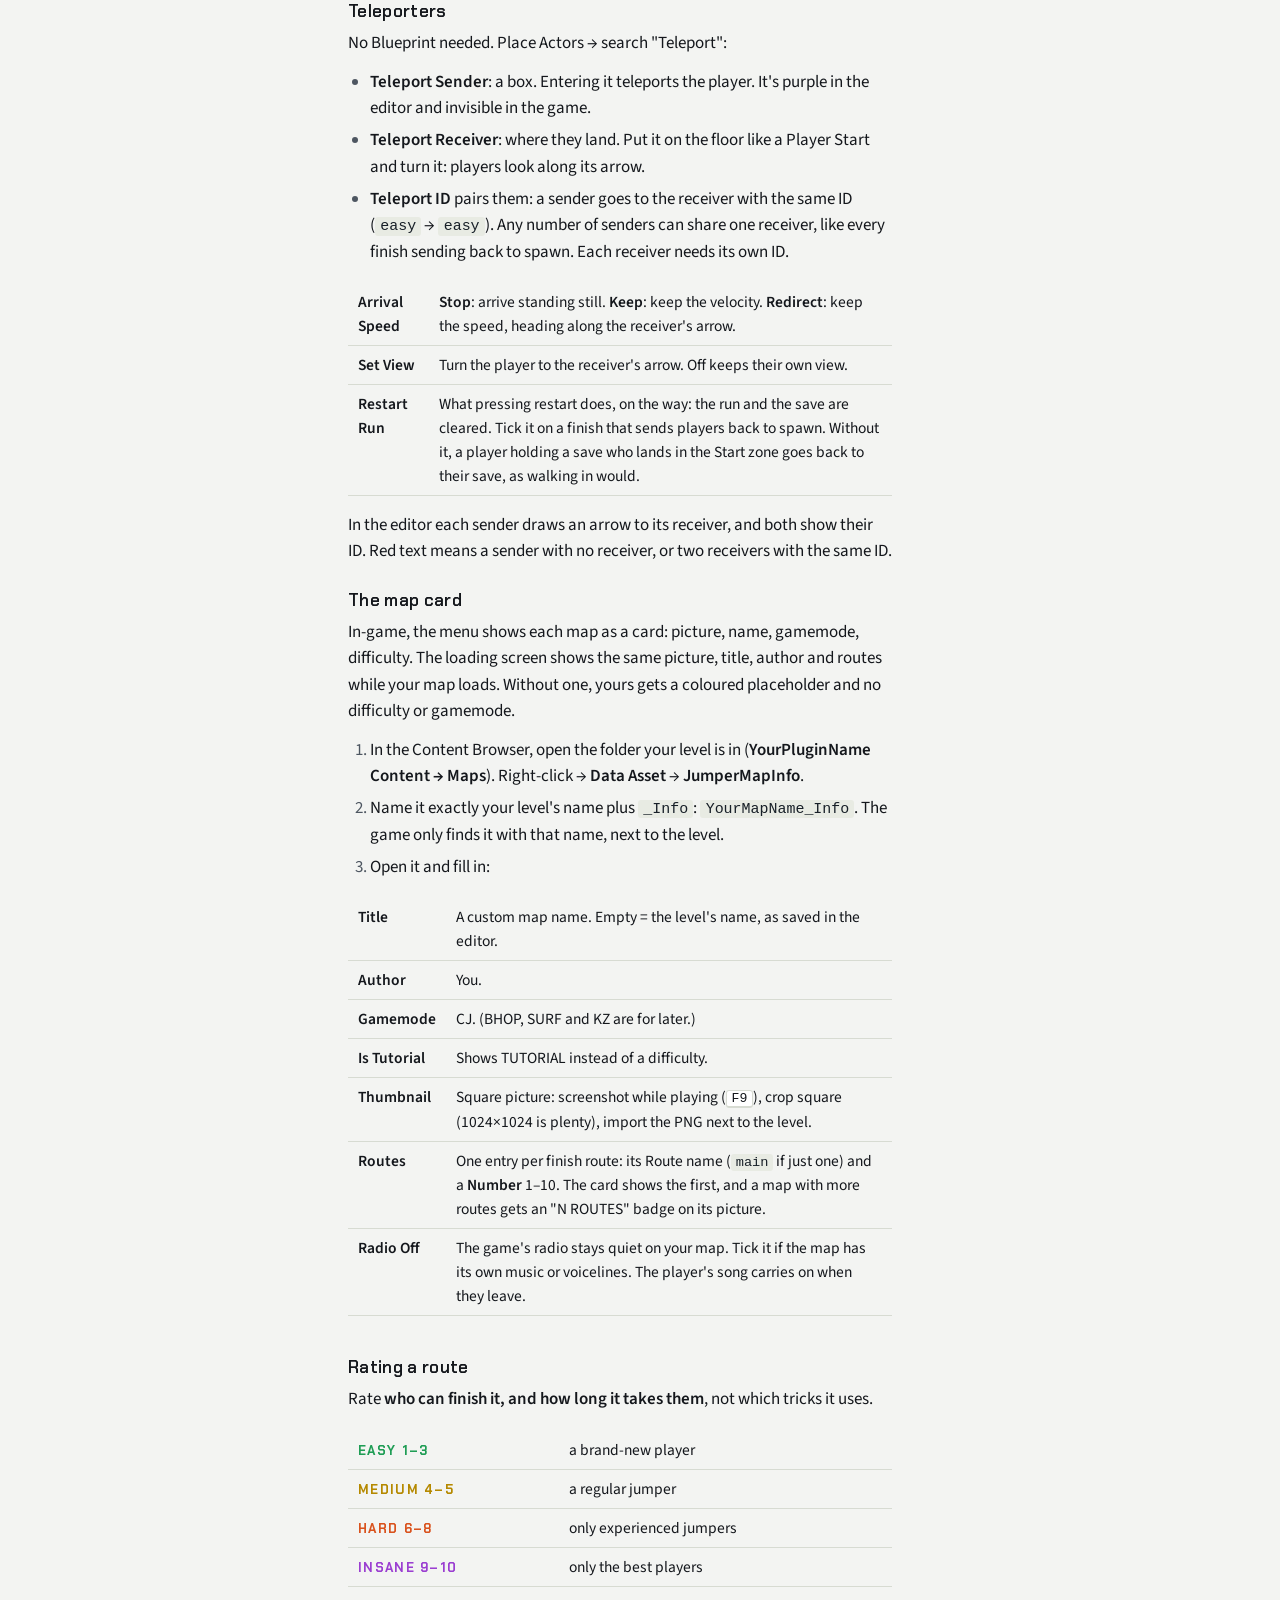
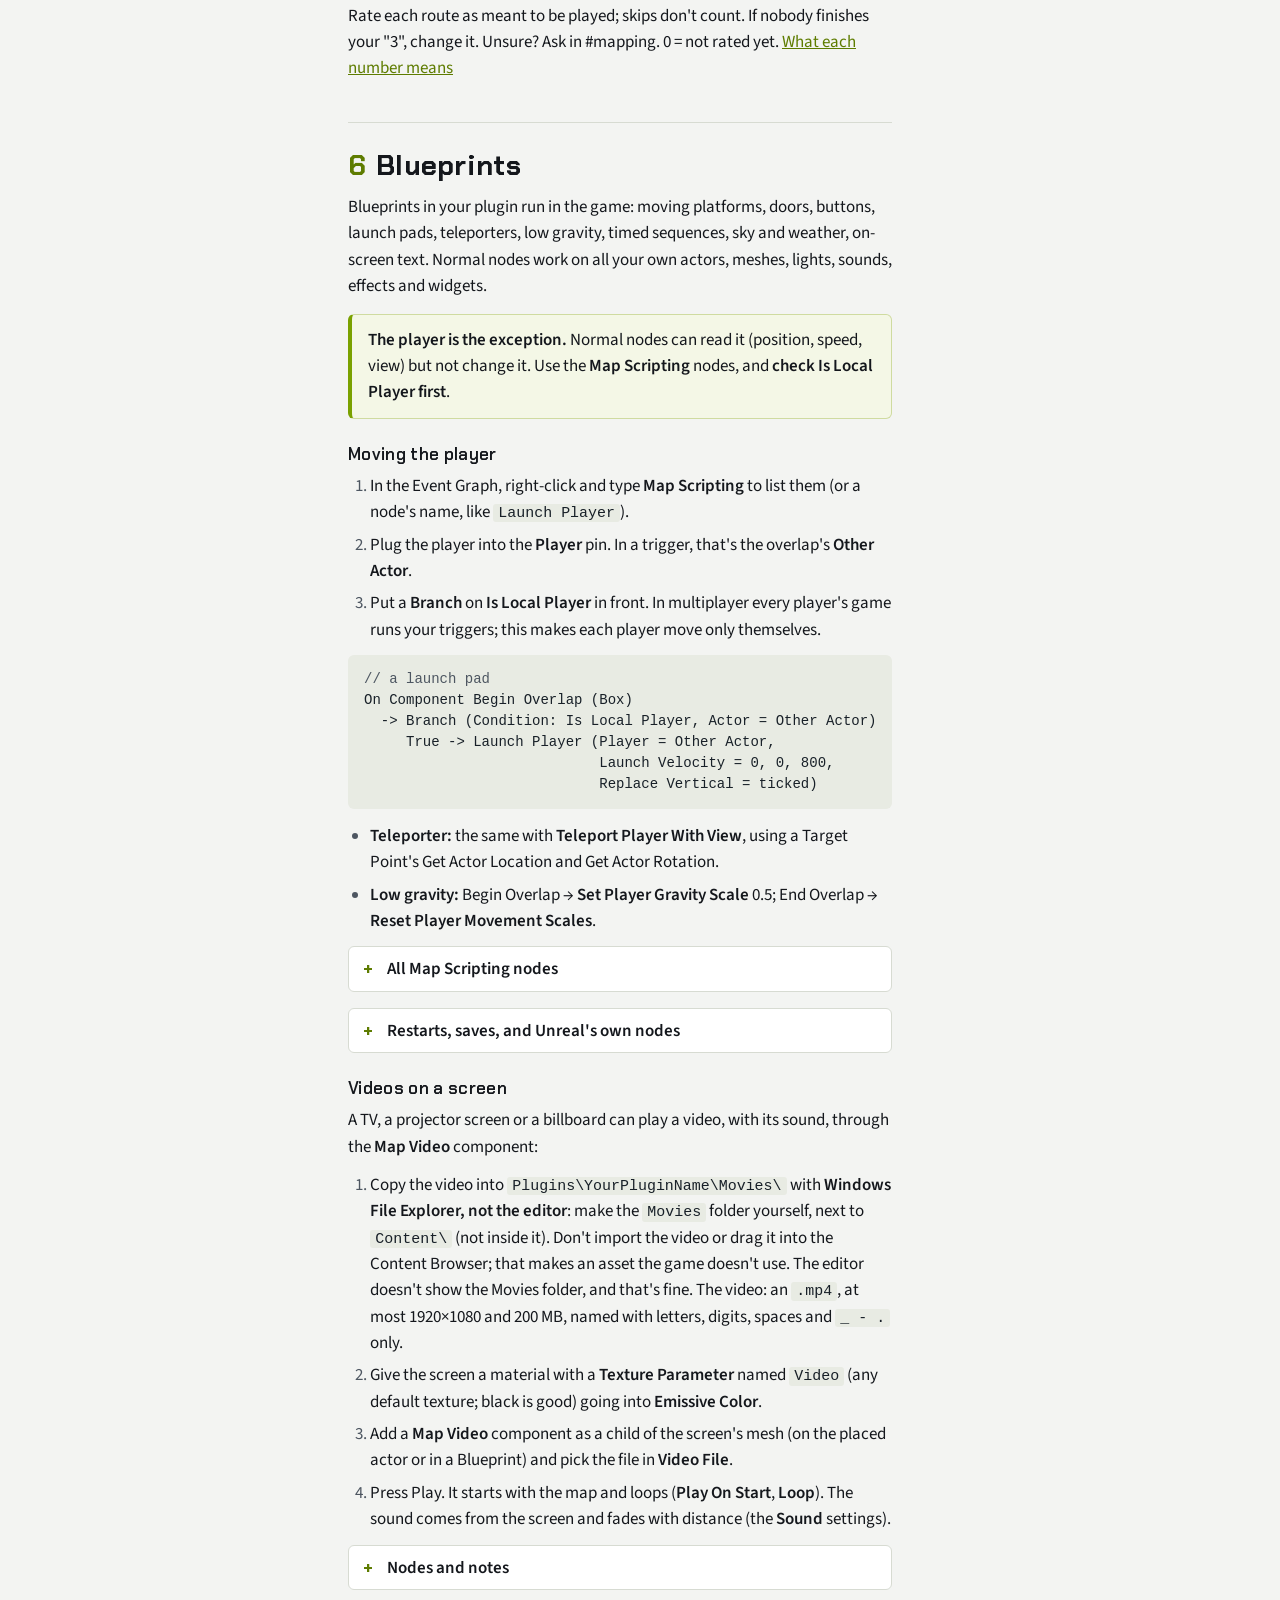
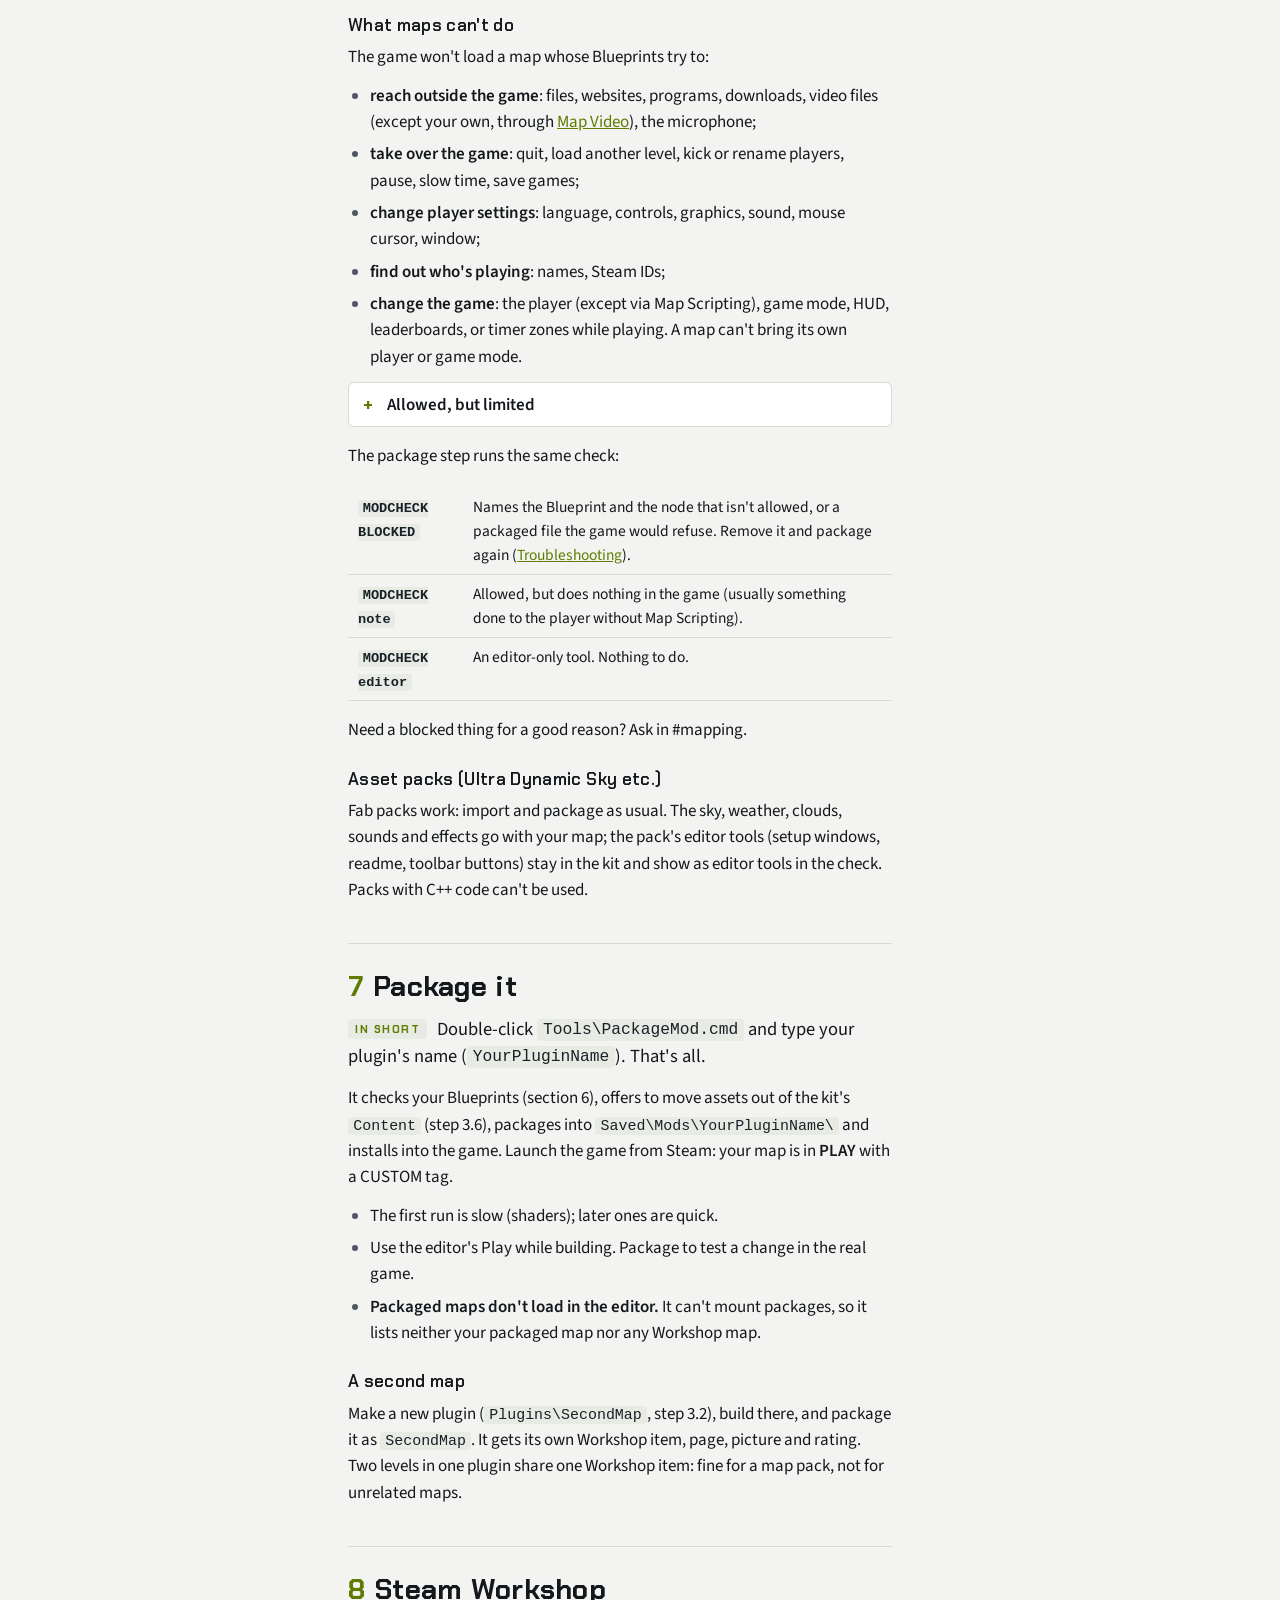
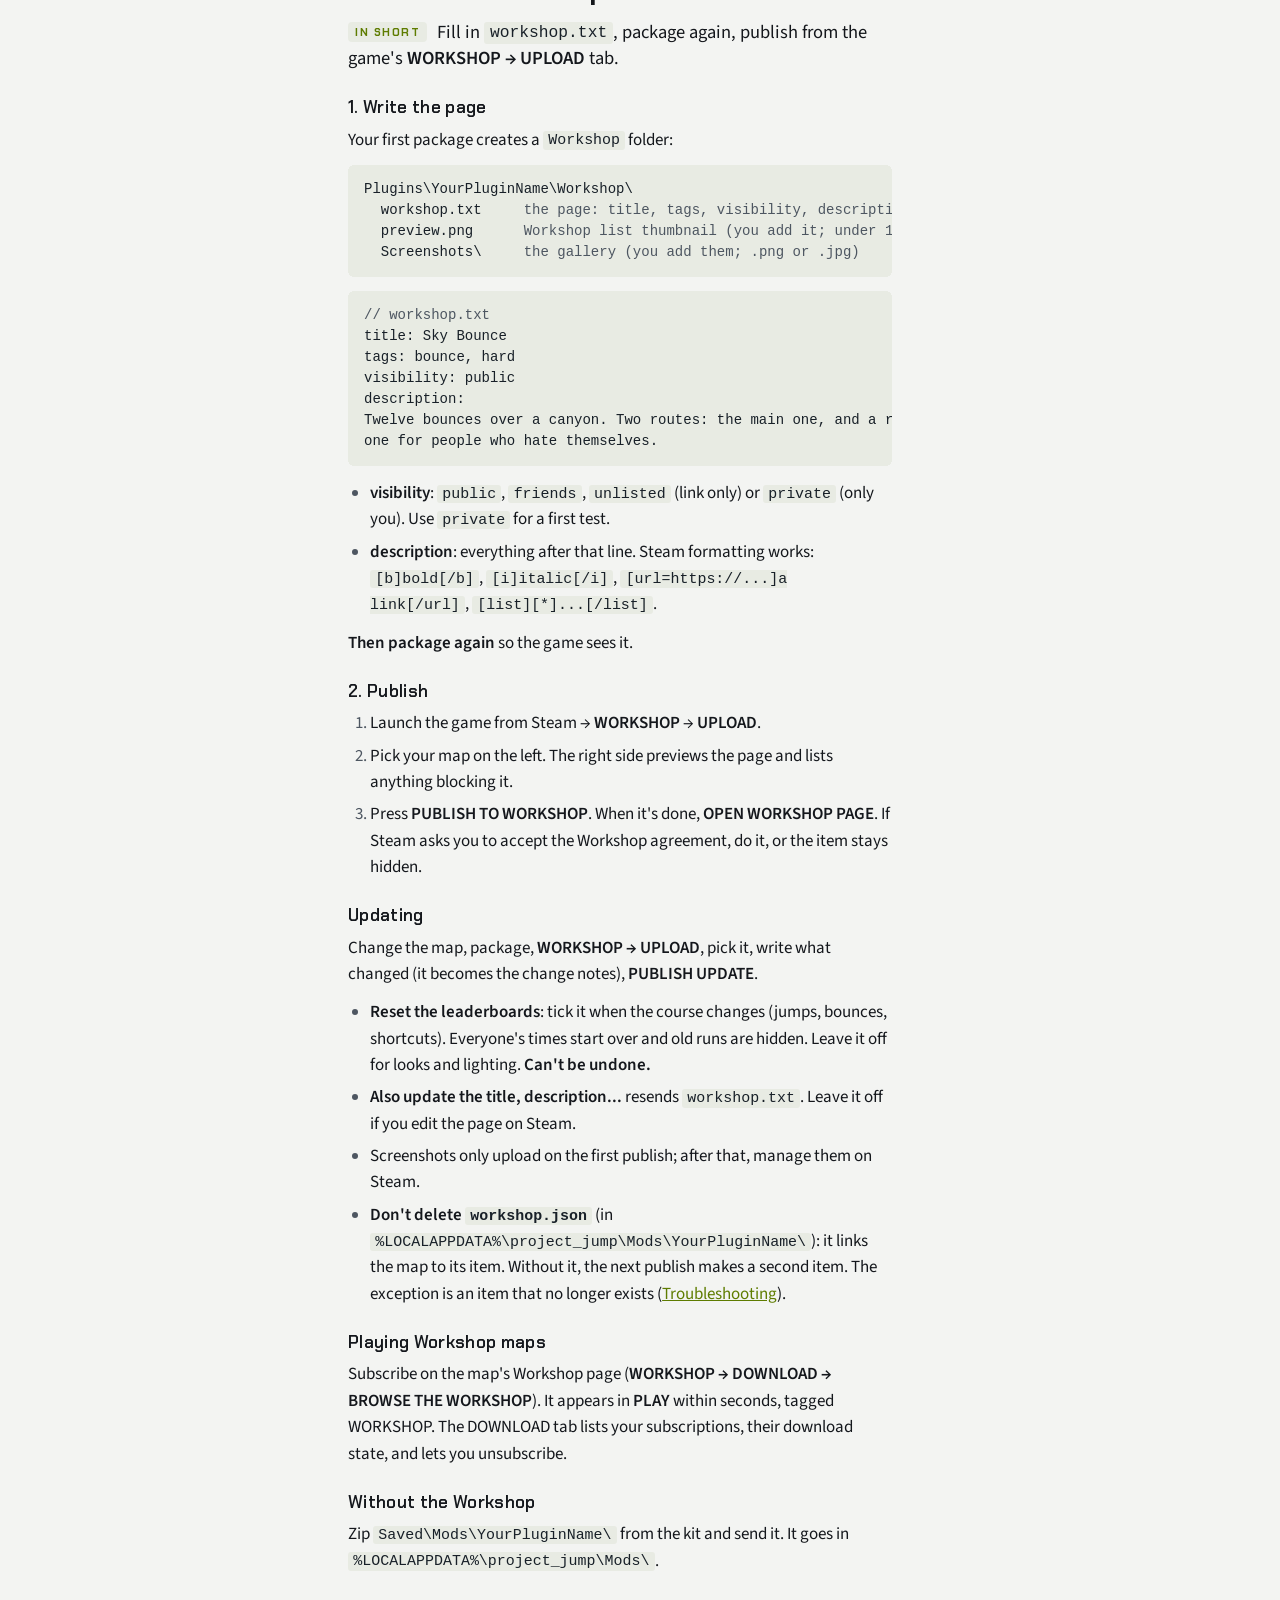
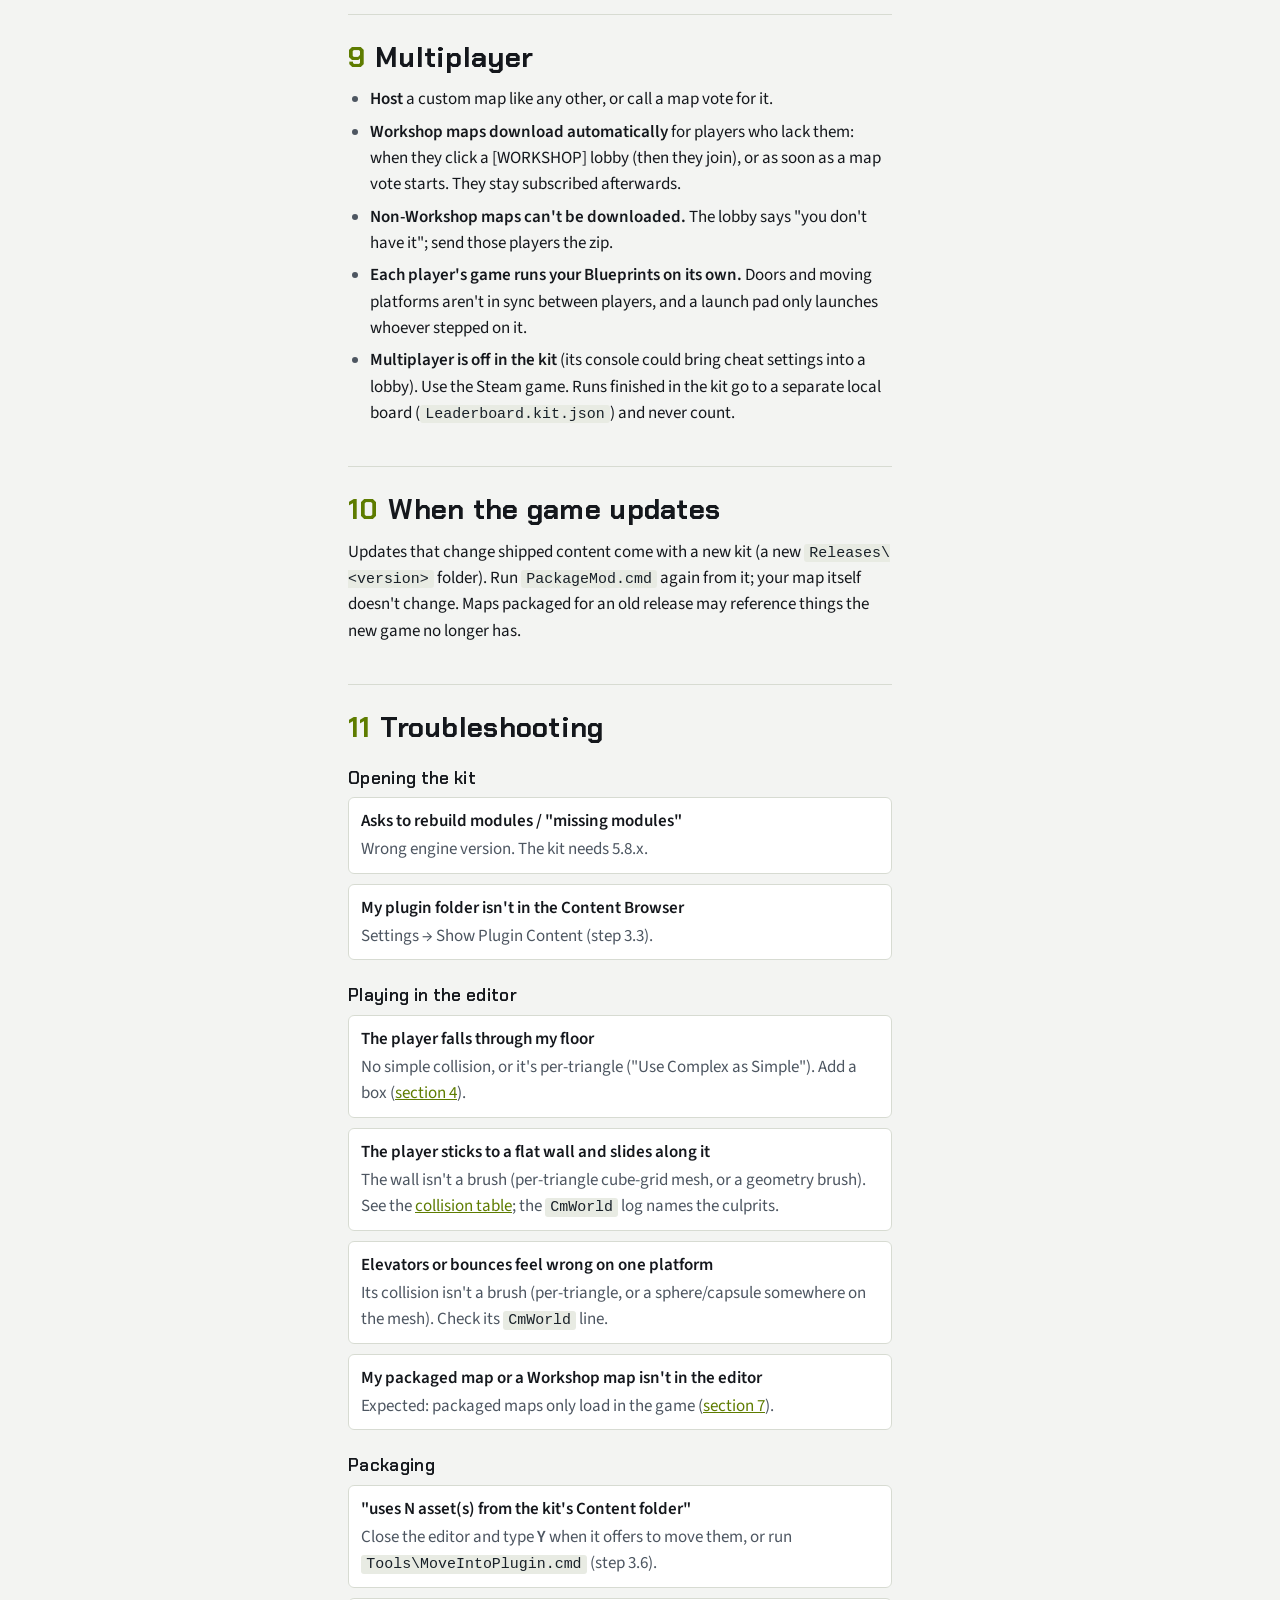
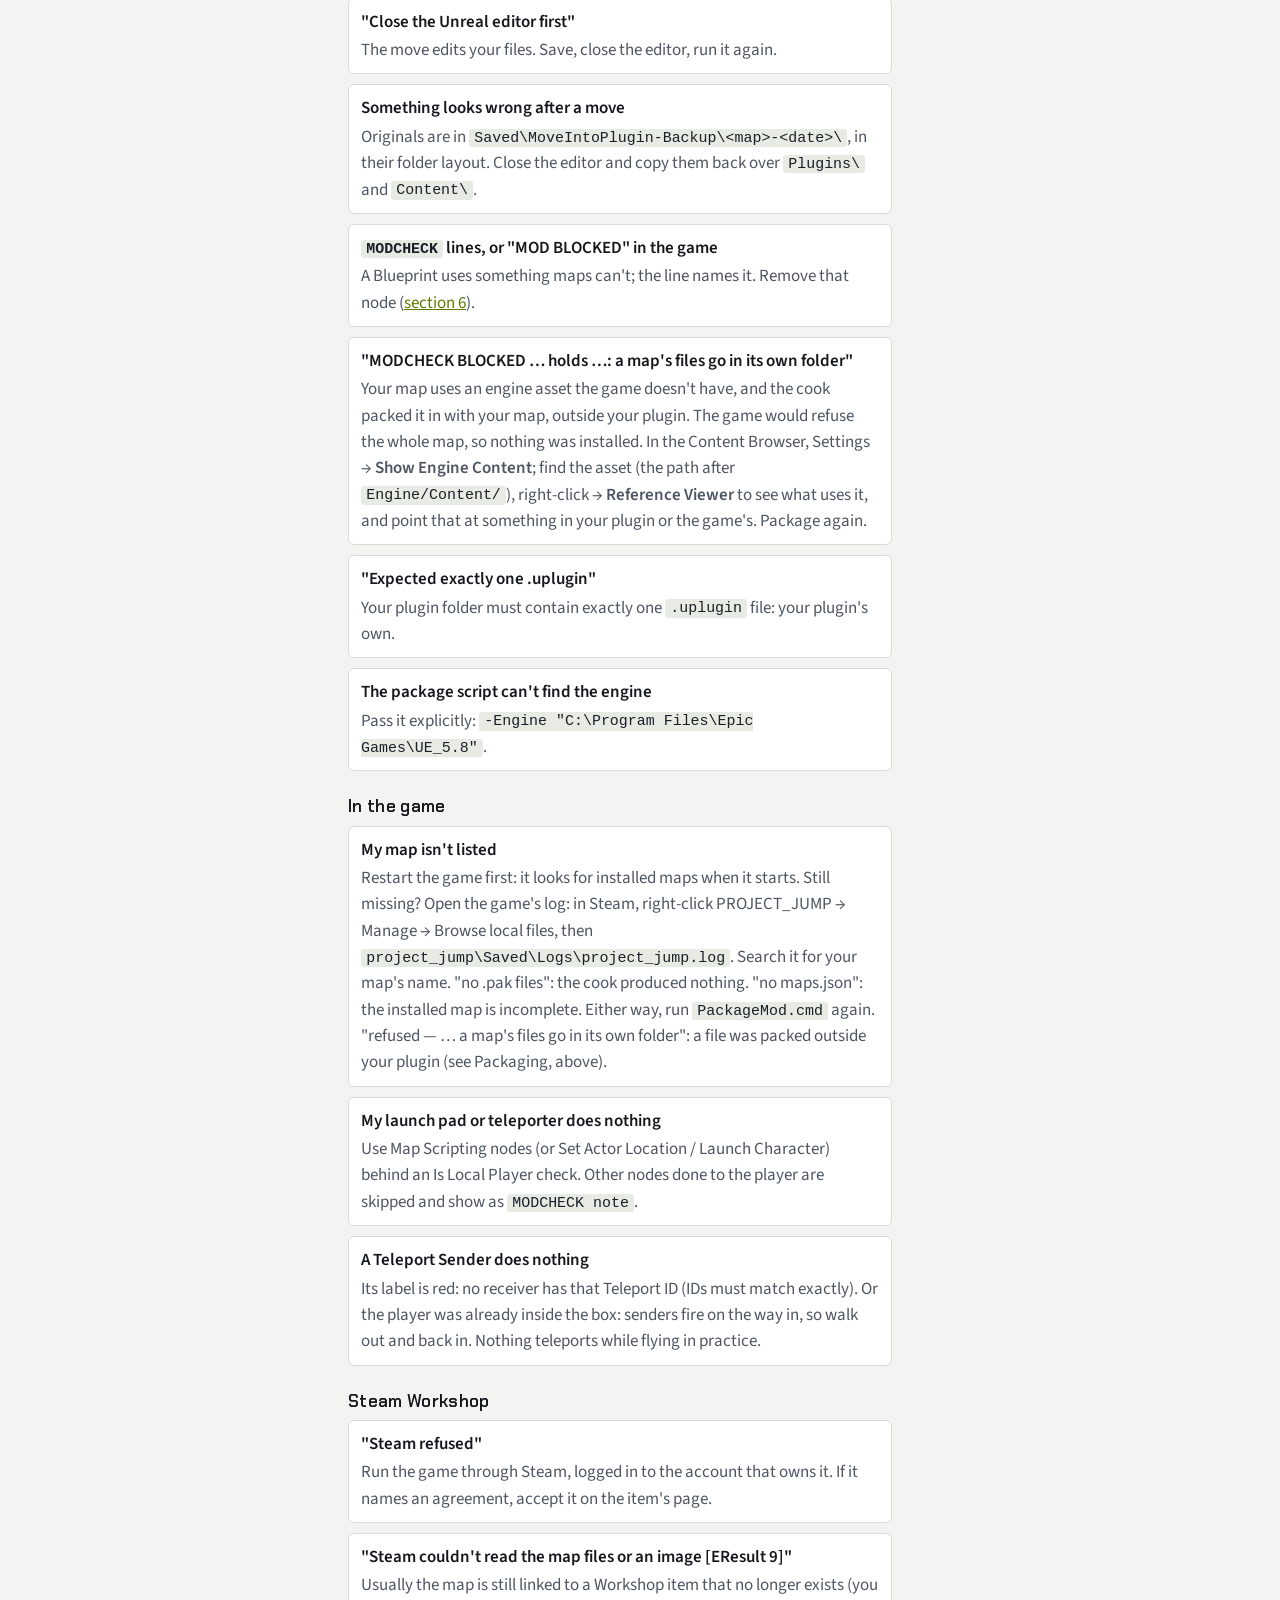
==== commit f94b13b3: "Map guide: teleporters, maps' visual settings, a stale workshop.json Teleport Sender / Receiver in s" ====
--- a/index.html
+++ b/index.html
@@ -32,7 +32,7 @@
   <div class="label">Build</div>
   <ol>
     <li><a href="#movement"><span class="n">4</span>Collision and sizes</a></li>
-    <li><a href="#timer"><span class="n">5</span>Timer zones, map card</a></li>
+    <li><a href="#timer"><span class="n">5</span>Timer zones, teleporters, map card</a></li>
     <li><a href="#bp"><span class="n">6</span>Blueprints</a></li>
   </ol>
   <div class="label">Ship</div>
@@ -197,7 +197,7 @@
 </section>
 
 <section id="timer">
-  <h2><span class="n">5</span>Timer zones and the map card</h2>
+  <h2><span class="n">5</span>Timer zones, teleporters and the map card</h2>
   <p class="short"><span class="tag">In short</span>One <strong>Start</strong> zone, one <strong>Finish</strong> zone, and a <code>_Info</code> asset for the menu card.</p>
 
   <h3>Timer zones</h3>
@@ -217,6 +217,22 @@
       <li>Wireframes of the Start/Finish boxes show in the editor and the game. You can customize the look of them by adjusting <strong>Line Thickness</strong>, the colours and <strong>Draw Through Walls</strong>.</li>
     </ul>
   </details>
+
+  <h3 id="teleport">Teleporters</h3>
+  <p>No Blueprint needed. Place Actors → search "Teleport":</p>
+  <ul>
+    <li><strong>Teleport Sender</strong>: a box. Entering it teleports the player. It's purple in the editor and invisible in the game.</li>
+    <li><strong>Teleport Receiver</strong>: where they land. Put it on the floor like a Player Start and turn it: players look along its arrow.</li>
+    <li><strong>Teleport ID</strong> pairs them: a sender goes to the receiver with the same ID (<code>easy</code> → <code>easy</code>). Any number of senders can share one receiver, like every finish sending back to spawn. Each receiver needs its own ID.</li>
+  </ul>
+  <div class="tablewrap"><table>
+    <tbody>
+      <tr><td>Arrival Speed</td><td><strong>Stop</strong>: arrive standing still. <strong>Keep</strong>: keep the velocity. <strong>Redirect</strong>: keep the speed, heading along the receiver's arrow.</td></tr>
+      <tr><td>Set View</td><td>Turn the player to the receiver's arrow. Off keeps their own view.</td></tr>
+      <tr><td>Restart Run</td><td>What pressing restart does, on the way: the run and the save are cleared. Tick it on a finish that sends players back to spawn. Without it, a player holding a save who lands in the Start zone goes back to their save, as walking in would.</td></tr>
+    </tbody>
+  </table></div>
+  <p>In the editor each sender draws an arrow to its receiver, and both show their ID. Red text means a sender with no receiver, or two receivers with the same ID.</p>
 
   <h3 id="card">The map card</h3>
   <p>In-game, the menu shows each map as a card: picture, name, gamemode, difficulty. The loading screen shows the same picture, title, author and routes while your map loads. Without one, yours gets a coloured placeholder and no difficulty or gamemode.</p>
@@ -328,7 +344,7 @@
   <details><summary>Allowed, but limited</summary>
     <ul>
       <li>Normal nodes done to the player (Destroy Actor, Set Actor Hidden In Game, Set Life Span...) are skipped. Camera shakes and fades work.</li>
-      <li><strong>Execute Console Command</strong> only sets visual and sound settings (fog, clouds, sky, shadows, lighting, effects) to a number. Anything else is ignored, and it all resets when your map ends.</li>
+      <li><strong>Execute Console Command</strong> sets how your map looks: lighting, shadows, Lumen, sky, fog, clouds, water, translucency, post-processing, foliage and grass, to a number. Sky and weather packs (Ultra Dynamic Sky and others) work as in the editor. The player's own settings (upscaling, anti-aliasing, motion blur, quality presets), sound and effects switches, and debug or file settings are ignored. Everything resets when your map ends.</li>
       <li><strong>Load Asset</strong> works for your content and the game's.</li>
       <li>Blueprints can react to keys, but the game's controls come first. In the game, <kbd>Esc</kbd> always opens the menu.</li>
       <li>"Run on Server" events do nothing; "Multicast" and "Run on Owning Client" work.</li>
@@ -399,7 +415,7 @@
     <li><strong>Reset the leaderboards</strong>: tick it when the course changes (jumps, bounces, shortcuts). Everyone's times start over and old runs are hidden. Leave it off for looks and lighting. <strong>Can't be undone.</strong></li>
     <li><strong>Also update the title, description...</strong> resends <code>workshop.txt</code>. Leave it off if you edit the page on Steam.</li>
     <li>Screenshots only upload on the first publish; after that, manage them on Steam.</li>
-    <li><strong>Don't delete <code>workshop.json</code></strong> in your plugin folder: it links the map to its item. Without it, the next publish makes a second item.</li>
+    <li><strong>Don't delete <code>workshop.json</code></strong> (in <code>%LOCALAPPDATA%\project_jump\Mods\YourPluginName\</code>): it links the map to its item. Without it, the next publish makes a second item. The exception is an item that no longer exists (<a href="#trouble">Troubleshooting</a>).</li>
   </ul>
 
   <h3>Playing Workshop maps</h3>
@@ -457,11 +473,13 @@
   <dl class="trouble">
     <div><dt>My map isn't listed</dt><dd>Restart the game first: it looks for installed maps when it starts. Still missing? Open the game's log: in Steam, right-click PROJECT_JUMP → Manage → Browse local files, then <code>project_jump\Saved\Logs\project_jump.log</code>. Search it for your map's name. "no .pak files": the cook produced nothing. "no maps.json": the installed map is incomplete. Either way, run <code>PackageMod.cmd</code> again. "refused — … a map's files go in its own folder": a file was packed outside your plugin (see Packaging, above).</dd></div>
     <div><dt>My launch pad or teleporter does nothing</dt><dd>Use Map Scripting nodes (or Set Actor Location / Launch Character) behind an Is Local Player check. Other nodes done to the player are skipped and show as <code>MODCHECK note</code>.</dd></div>
+    <div><dt>A Teleport Sender does nothing</dt><dd>Its label is red: no receiver has that Teleport ID (IDs must match exactly). Or the player was already inside the box: senders fire on the way in, so walk out and back in. Nothing teleports while flying in practice.</dd></div>
   </dl>
 
   <h3>Steam Workshop</h3>
   <dl class="trouble">
     <div><dt>"Steam refused"</dt><dd>Run the game through Steam, logged in to the account that owns it. If it names an agreement, accept it on the item's page.</dd></div>
+    <div><dt>"Steam couldn't read the map files or an image [EResult 9]"</dt><dd>Usually the map is still linked to a Workshop item that no longer exists (you deleted it on Steam, or a first publish stopped halfway). Delete <code>workshop.json</code> from <code>%LOCALAPPDATA%\project_jump\Mods\YourPluginName\</code> and from the kit's <code>Saved\Mods\YourPluginName\</code>, then publish again: it makes a new item. Only do this when the old item is really gone, or you'll end up with two copies of your map.</dd></div>
     <div><dt>"The plugin name is already used by another map"</dt><dd>Someone published a map with that name first, and two maps can't share one. Switch to a new name before your first publish: make a new Content Only plugin (step 3.2); in the Content Browser drag your folders from the old plugin onto the new one → <strong>Move Here</strong>; right-click the old plugin's folder → <strong>Fix Up Redirectors</strong>; copy its <code>Workshop</code> folder across. Close the editor, delete the old plugin's folder from <code>Plugins\</code>, then package and publish the new one.</dd></div>
     <div><dt>My map isn't on the WORKSHOP page, or says NEEDS ATTENTION</dt><dd>Package again, then press REFRESH. The page lists what's missing (usually the description in <code>workshop.txt</code>).</dd></div>
     <div><dt>A subscribed map doesn't show up</dt><dd>Steam may still be downloading: wait a minute or restart the game. Still missing? It was published for an older game version; the mapper needs to re-package from the current kit and publish again.</dd></div>
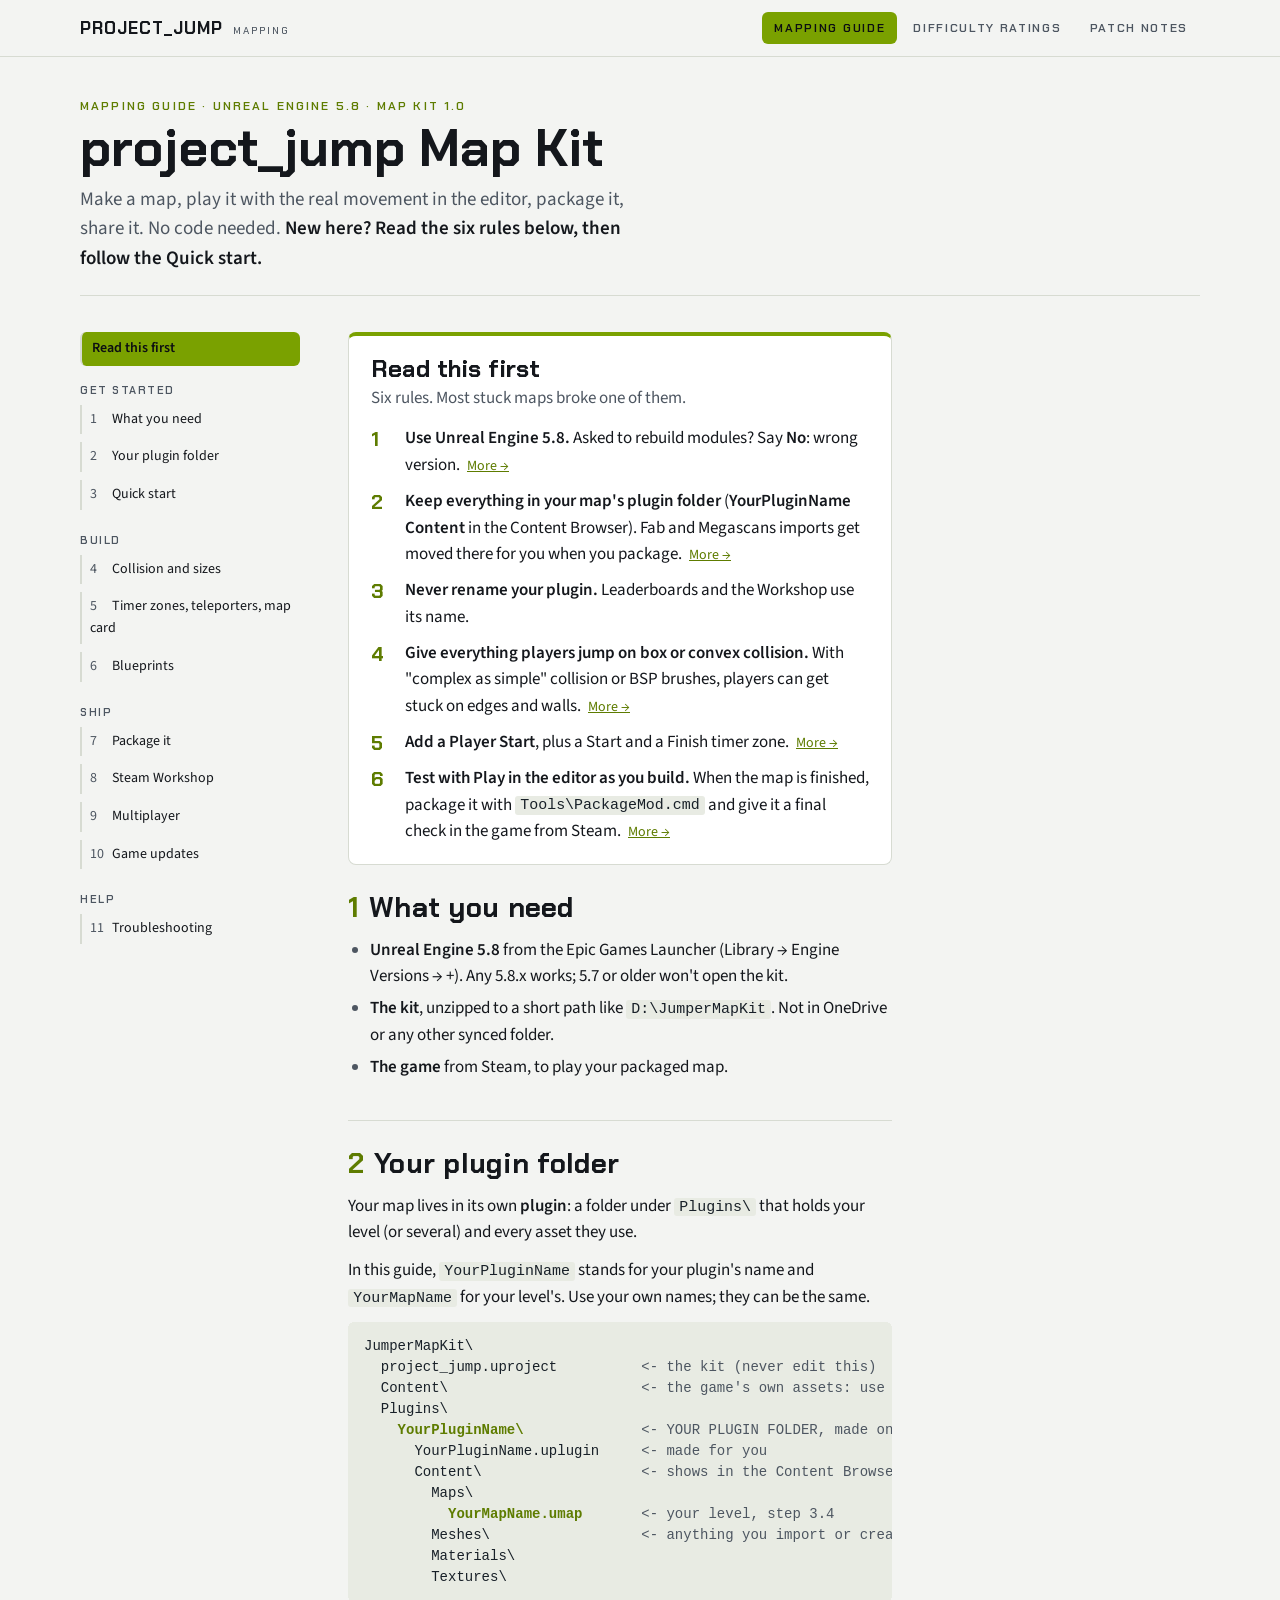
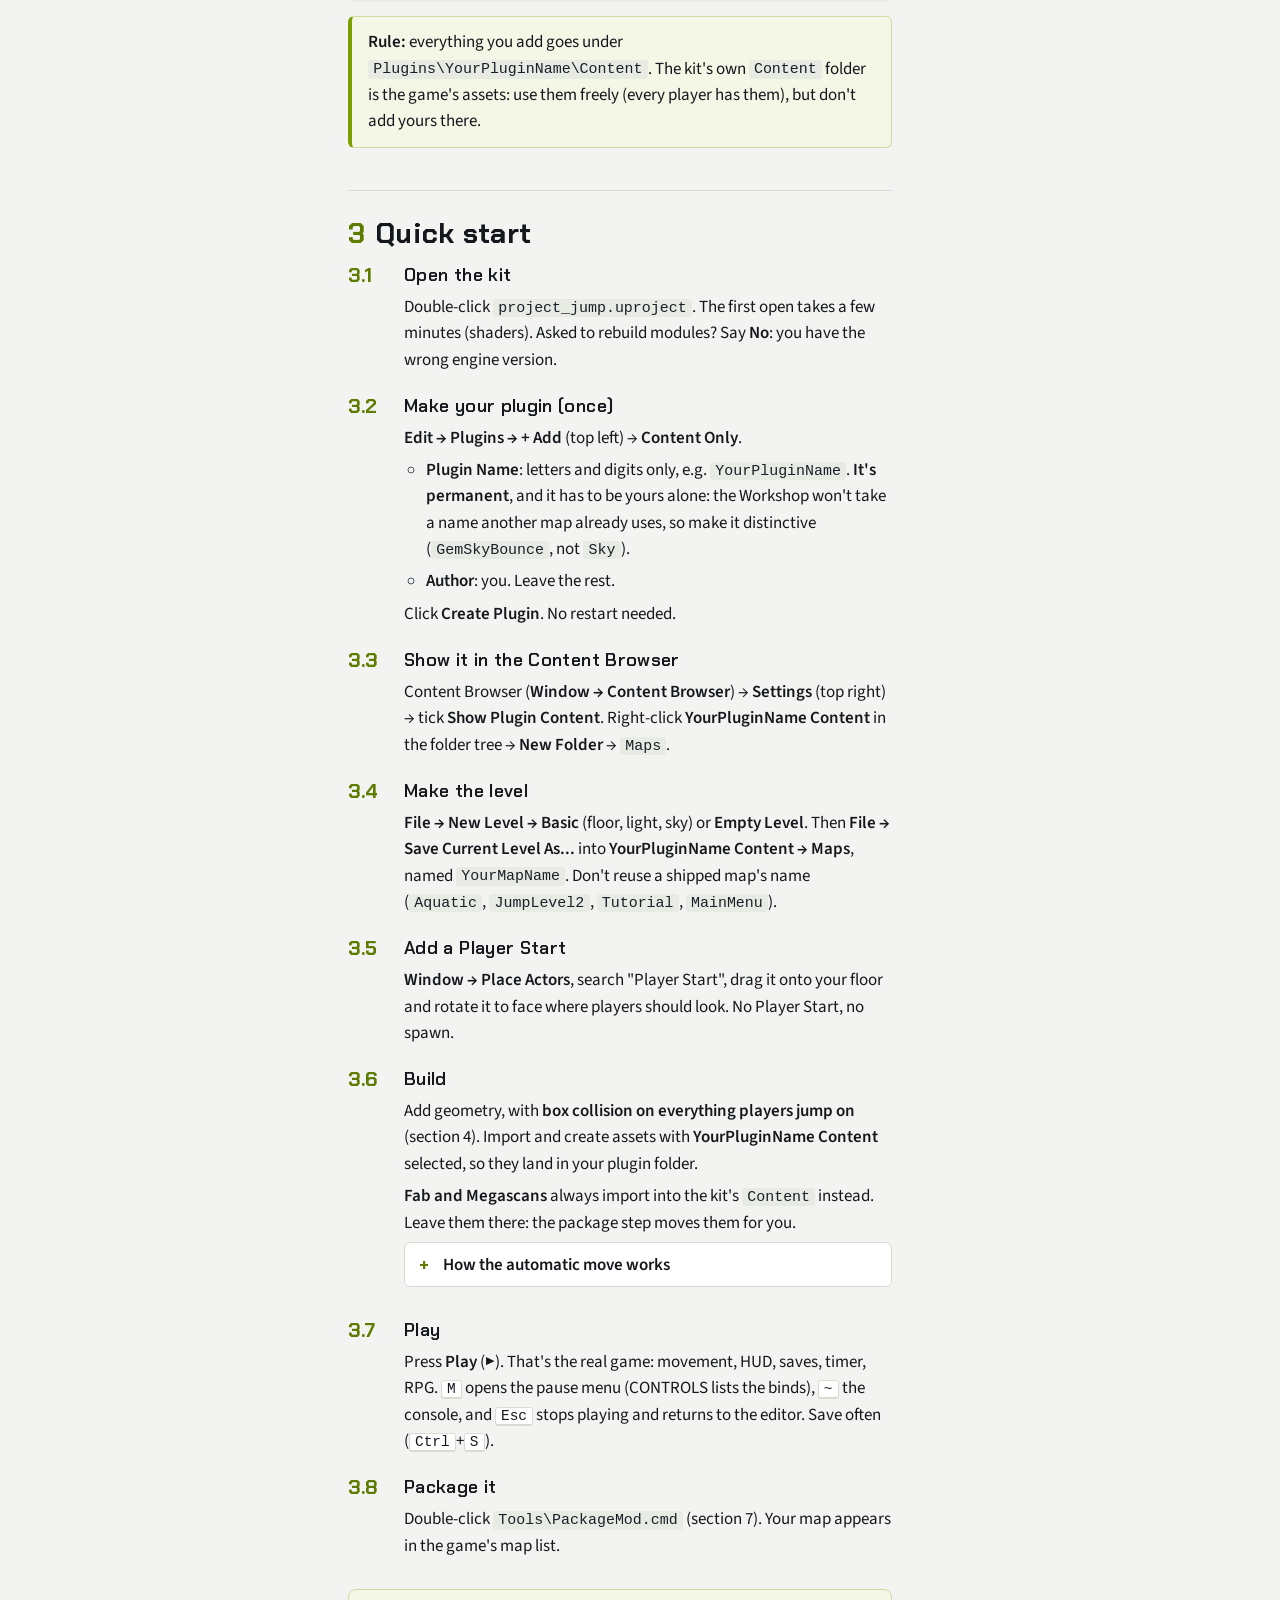
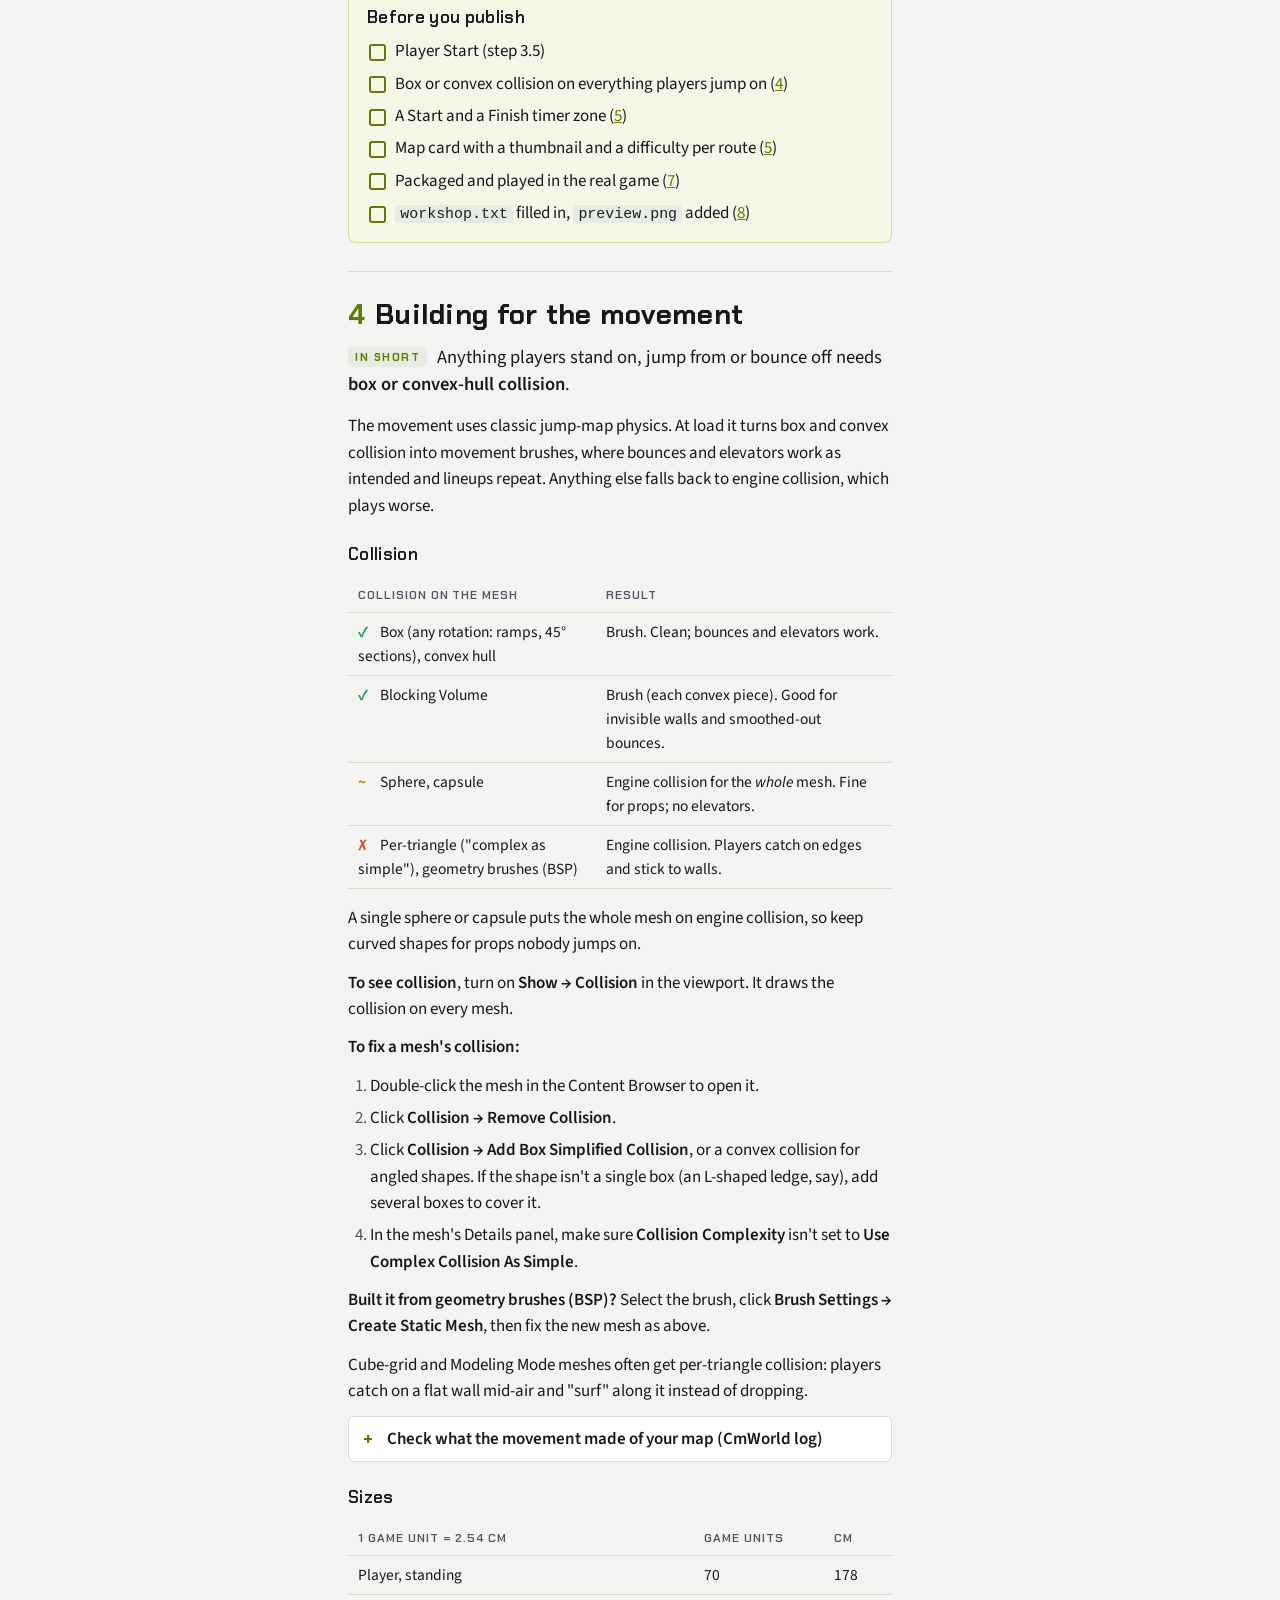
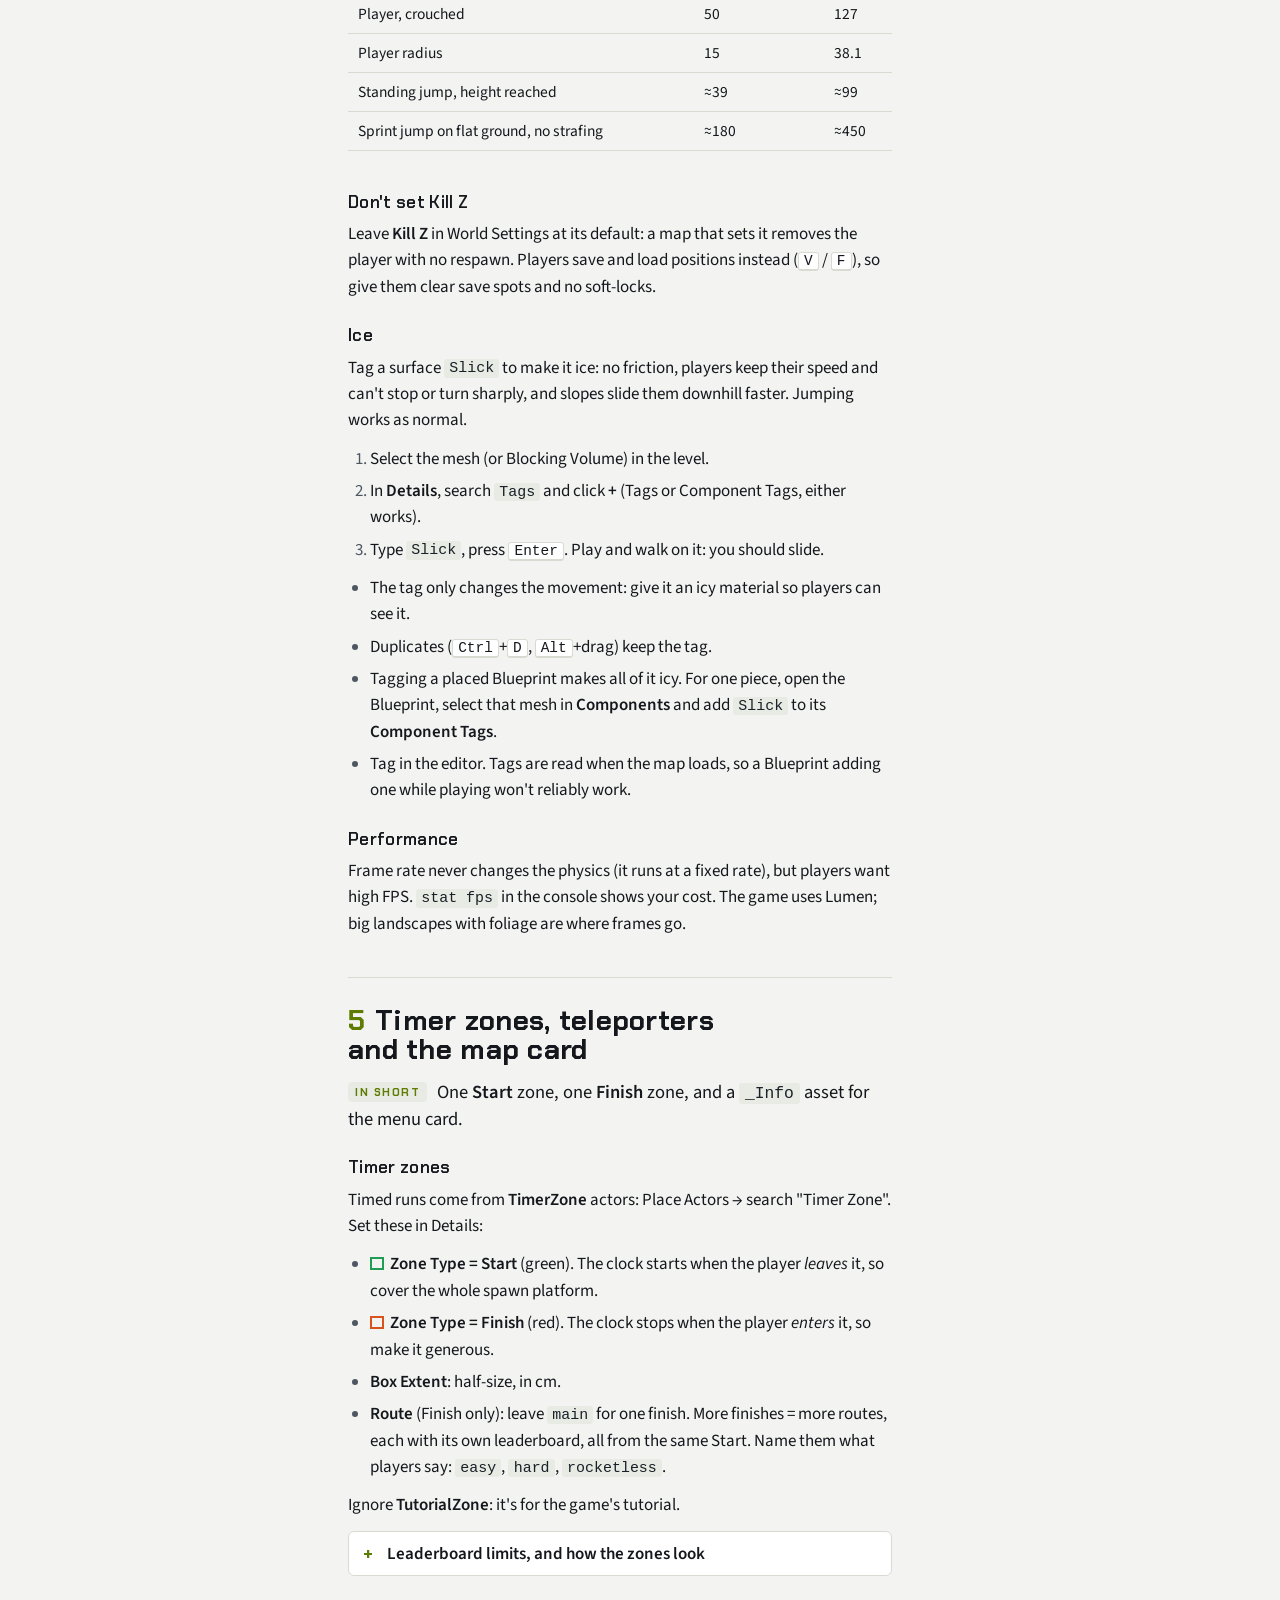
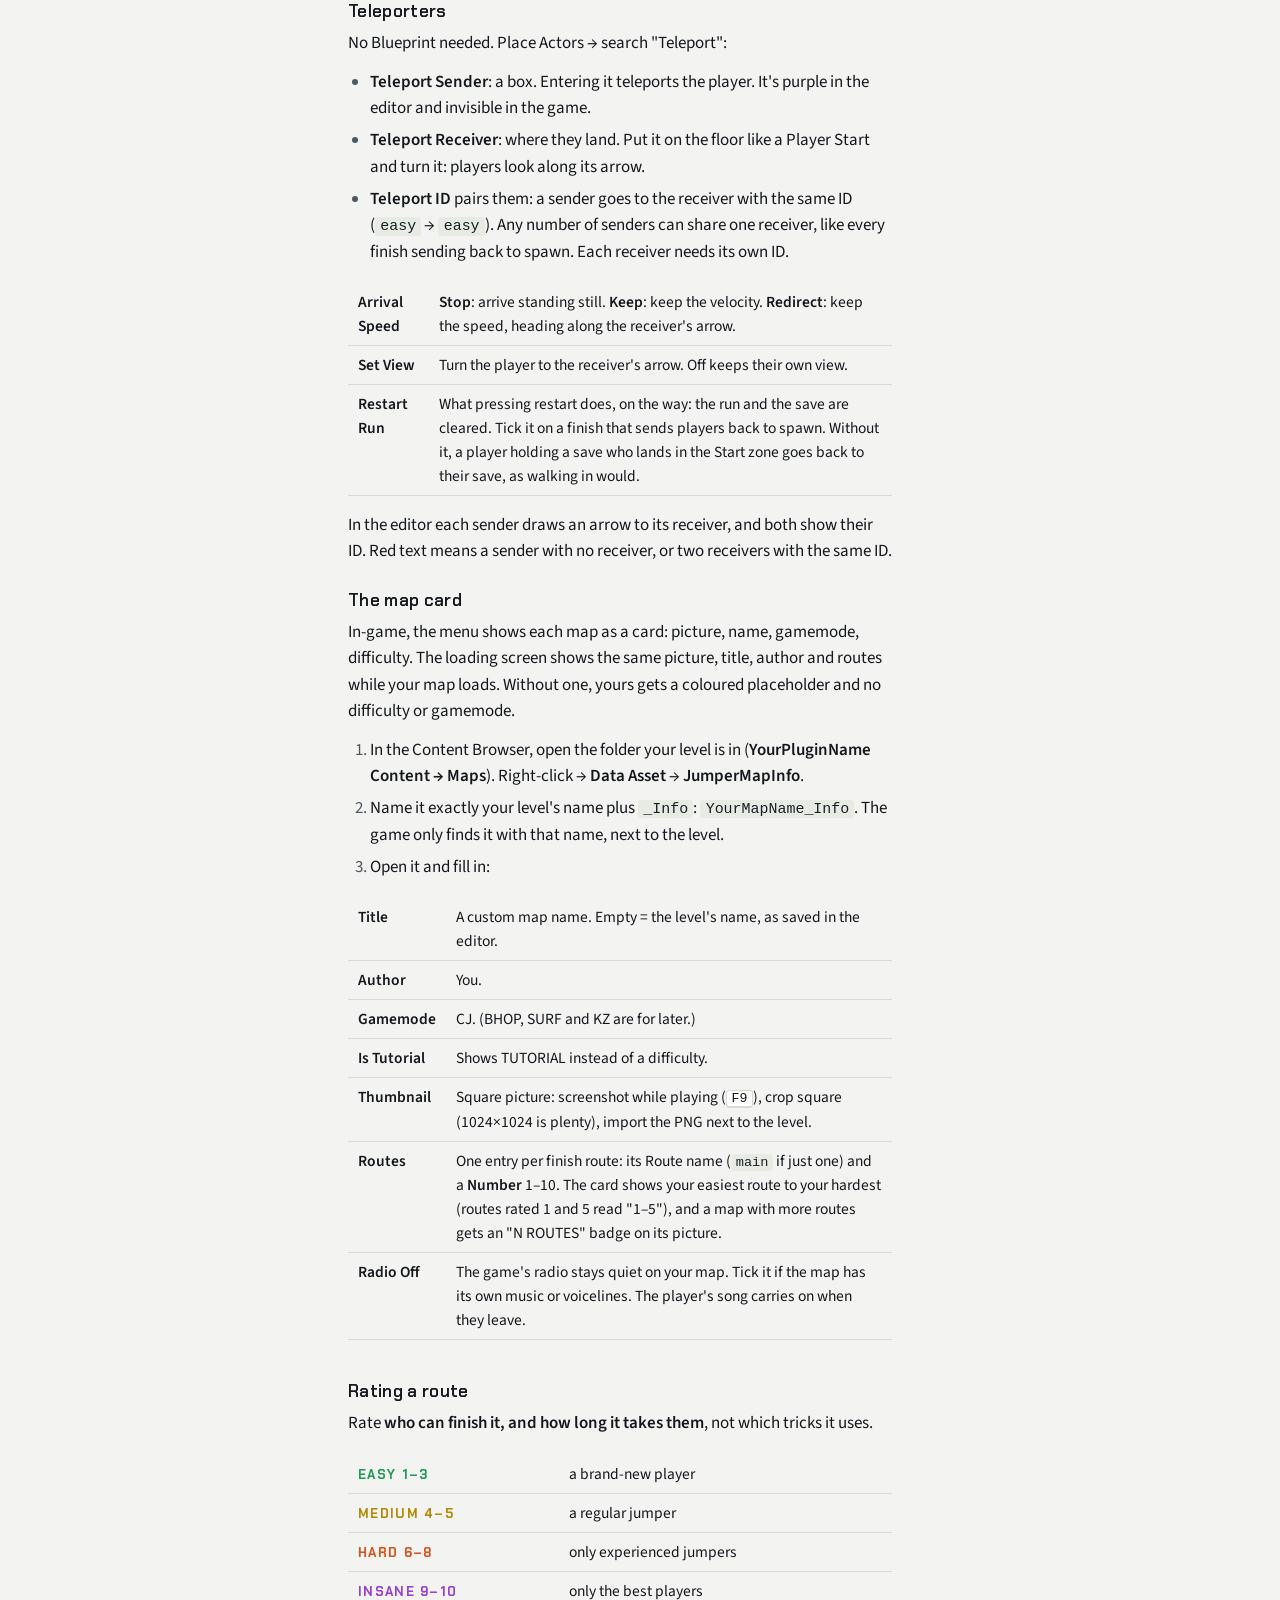
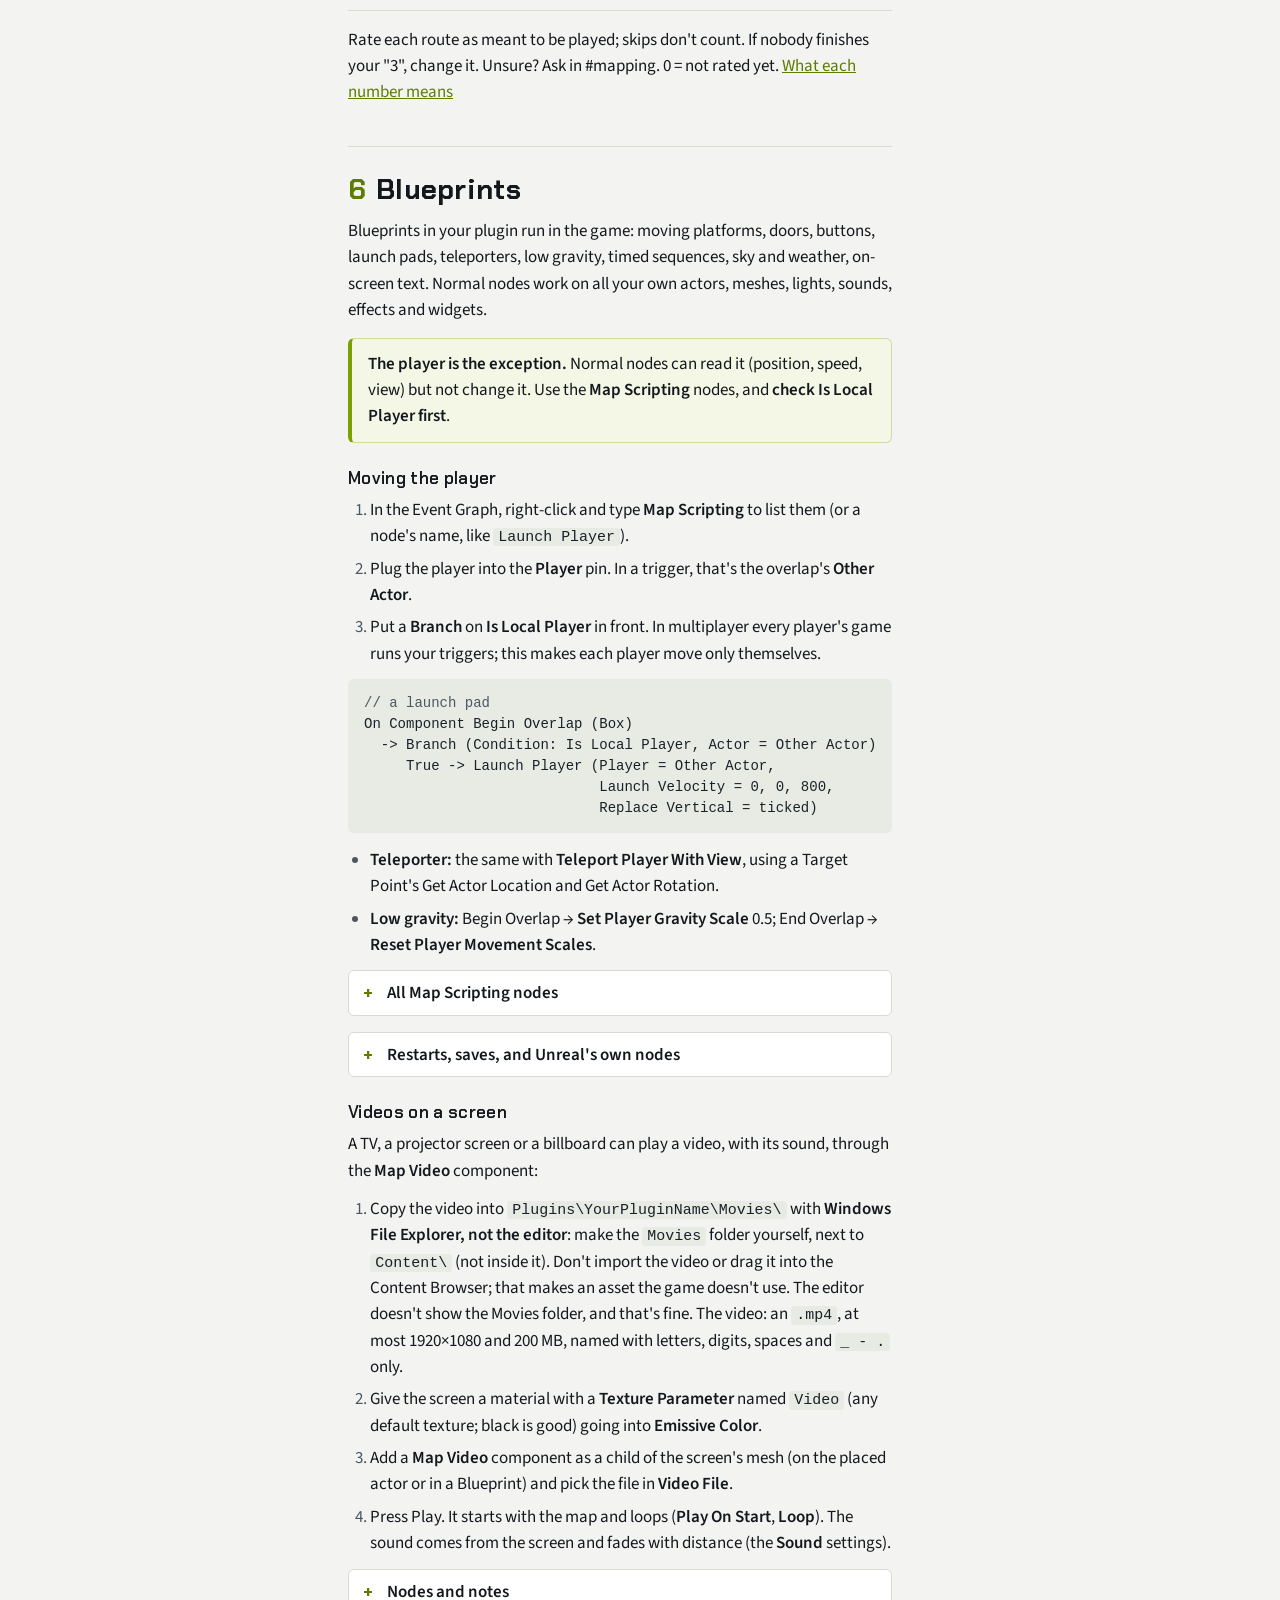
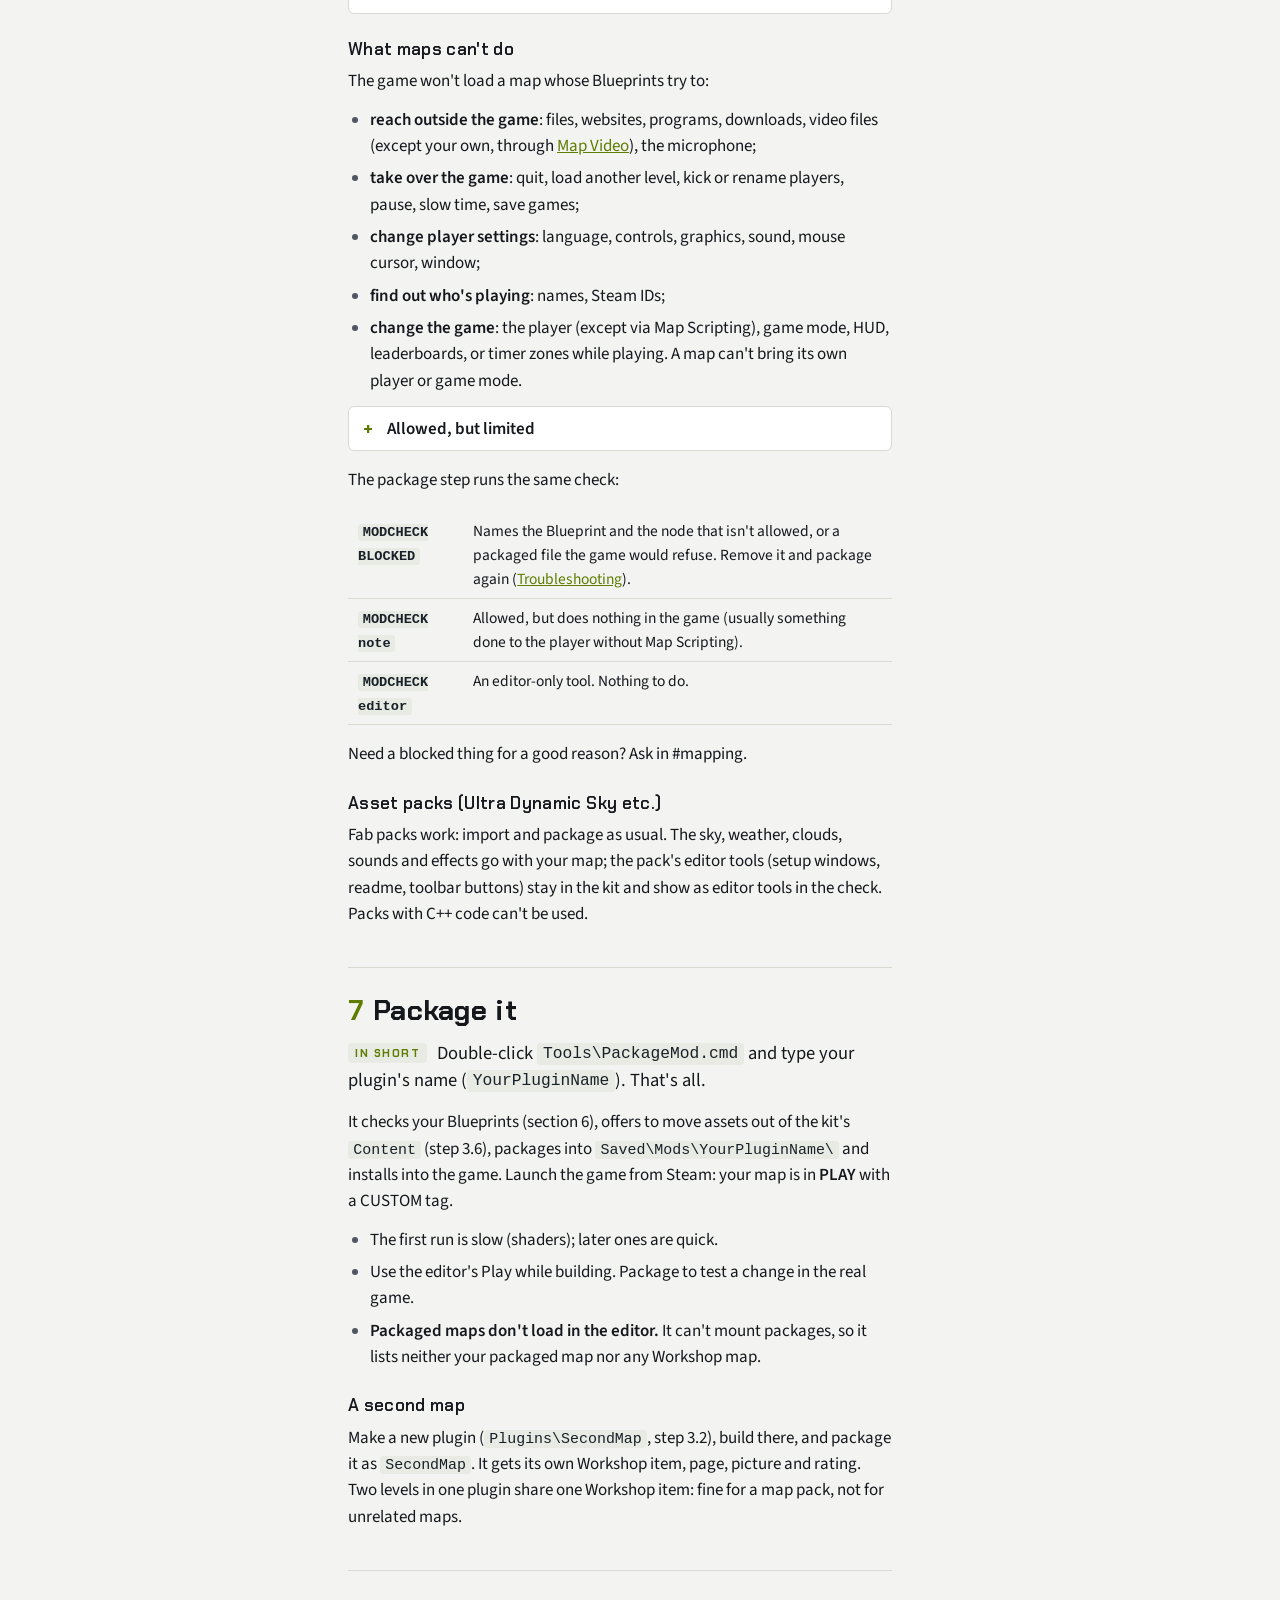
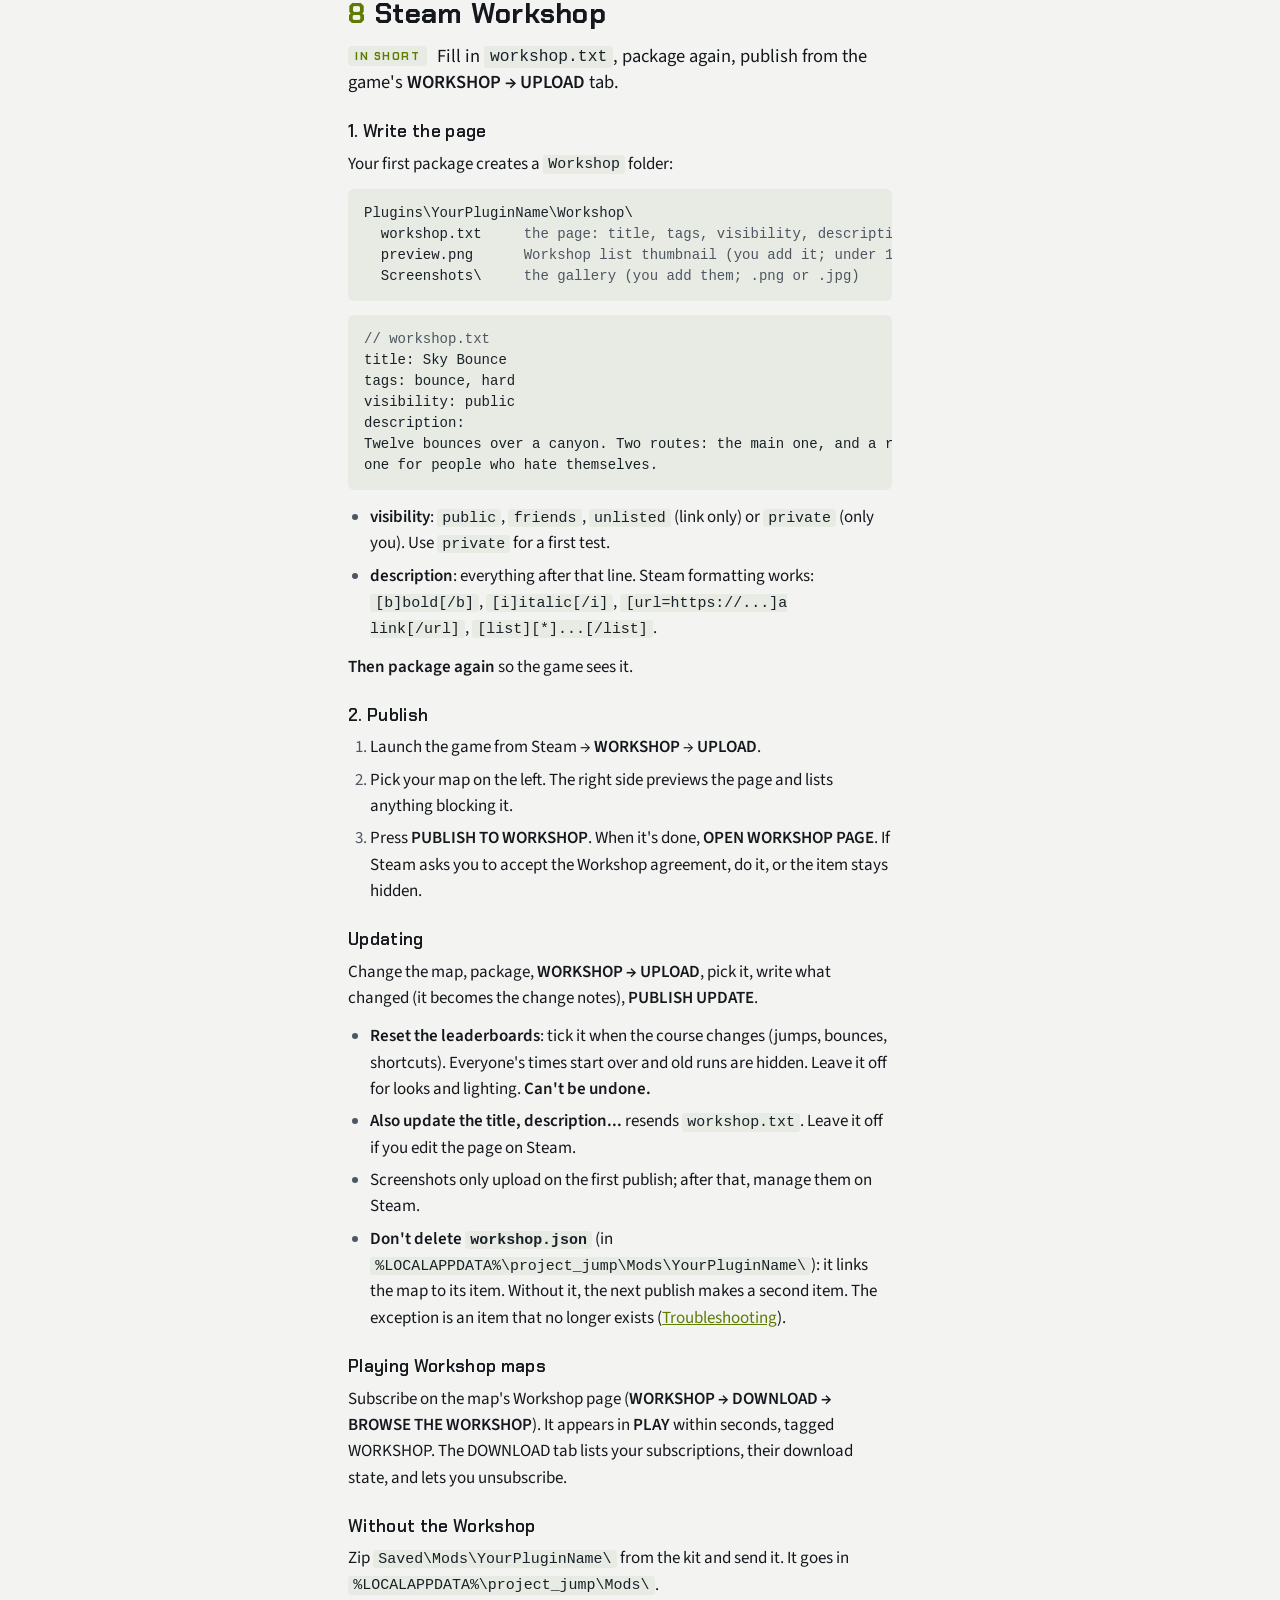
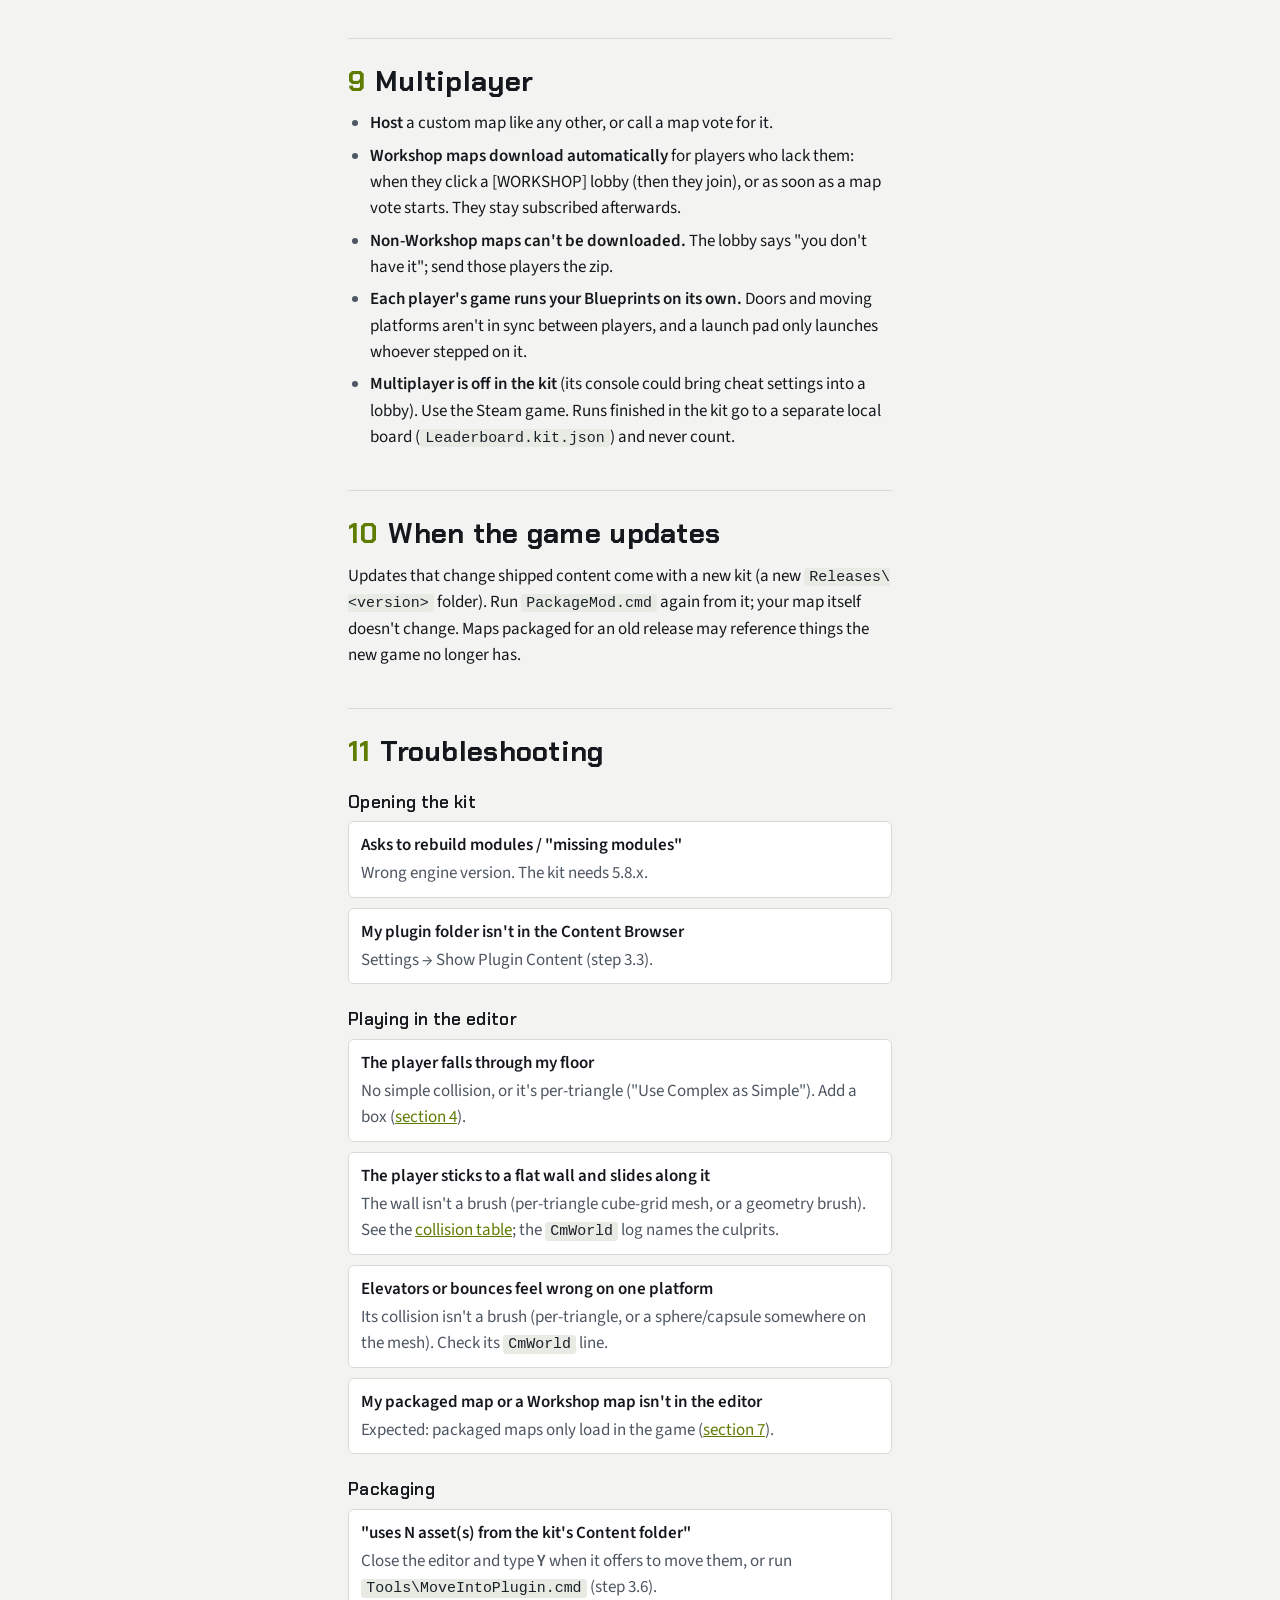
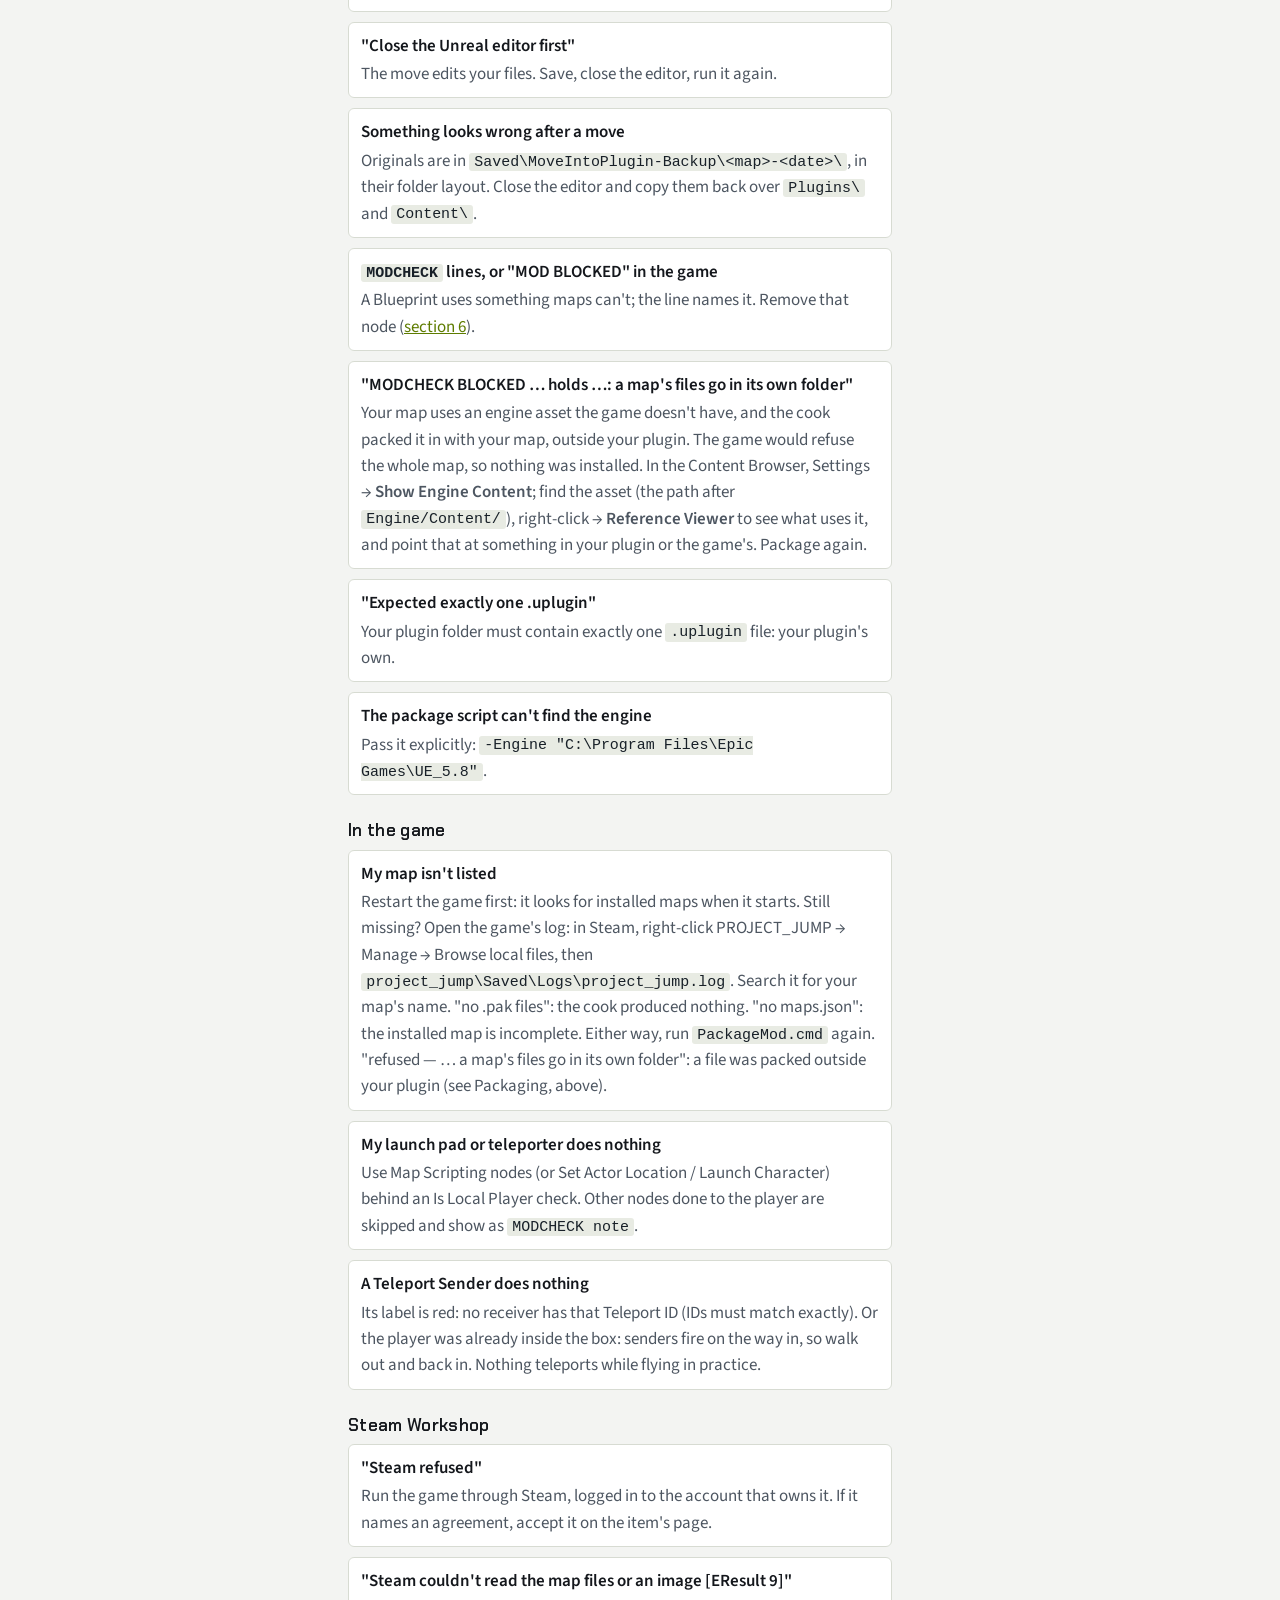
==== commit 45aae48d: "Map guide: the card shows a map's easiest route to its hardest Co-Authored-By: Claude Opus 5.5 <nore" ====
--- a/index.html
+++ b/index.html
@@ -248,7 +248,7 @@
       <tr><td>Gamemode</td><td>CJ. (BHOP, SURF and KZ are for later.)</td></tr>
       <tr><td>Is Tutorial</td><td>Shows TUTORIAL instead of a difficulty.</td></tr>
       <tr><td>Thumbnail</td><td>Square picture: screenshot while playing (<kbd>F9</kbd>), crop square (1024×1024 is plenty), import the PNG next to the level.</td></tr>
-      <tr><td>Routes</td><td>One entry per finish route: its Route name (<code>main</code> if just one) and a <strong>Number</strong> 1–10. The card shows the first, and a map with more routes gets an "N ROUTES" badge on its picture.</td></tr>
+      <tr><td>Routes</td><td>One entry per finish route: its Route name (<code>main</code> if just one) and a <strong>Number</strong> 1–10. The card shows your easiest route to your hardest (routes rated 1 and 5 read "1–5"), and a map with more routes gets an "N ROUTES" badge on its picture.</td></tr>
       <tr><td>Radio Off</td><td>The game's radio stays quiet on your map. Tick it if the map has its own music or voicelines. The player's song carries on when they leave.</td></tr>
     </tbody>
   </table></div>
